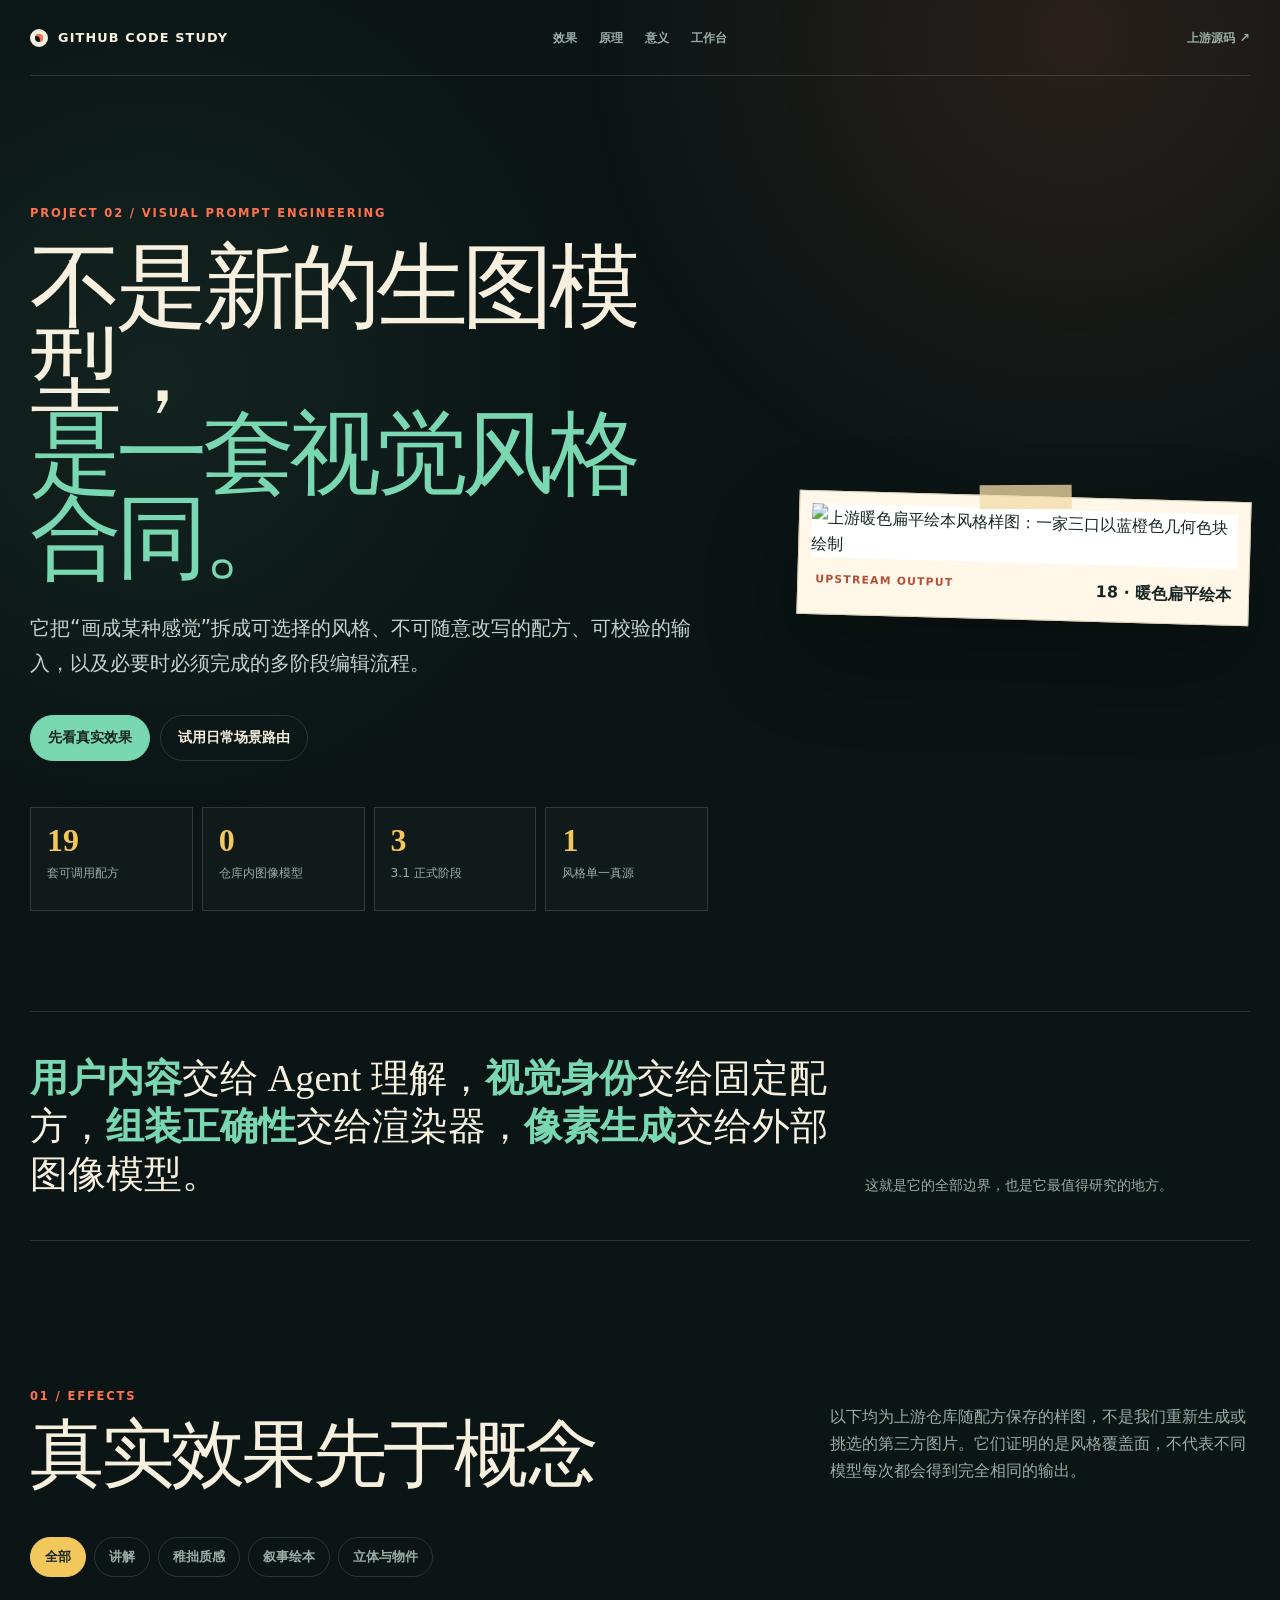
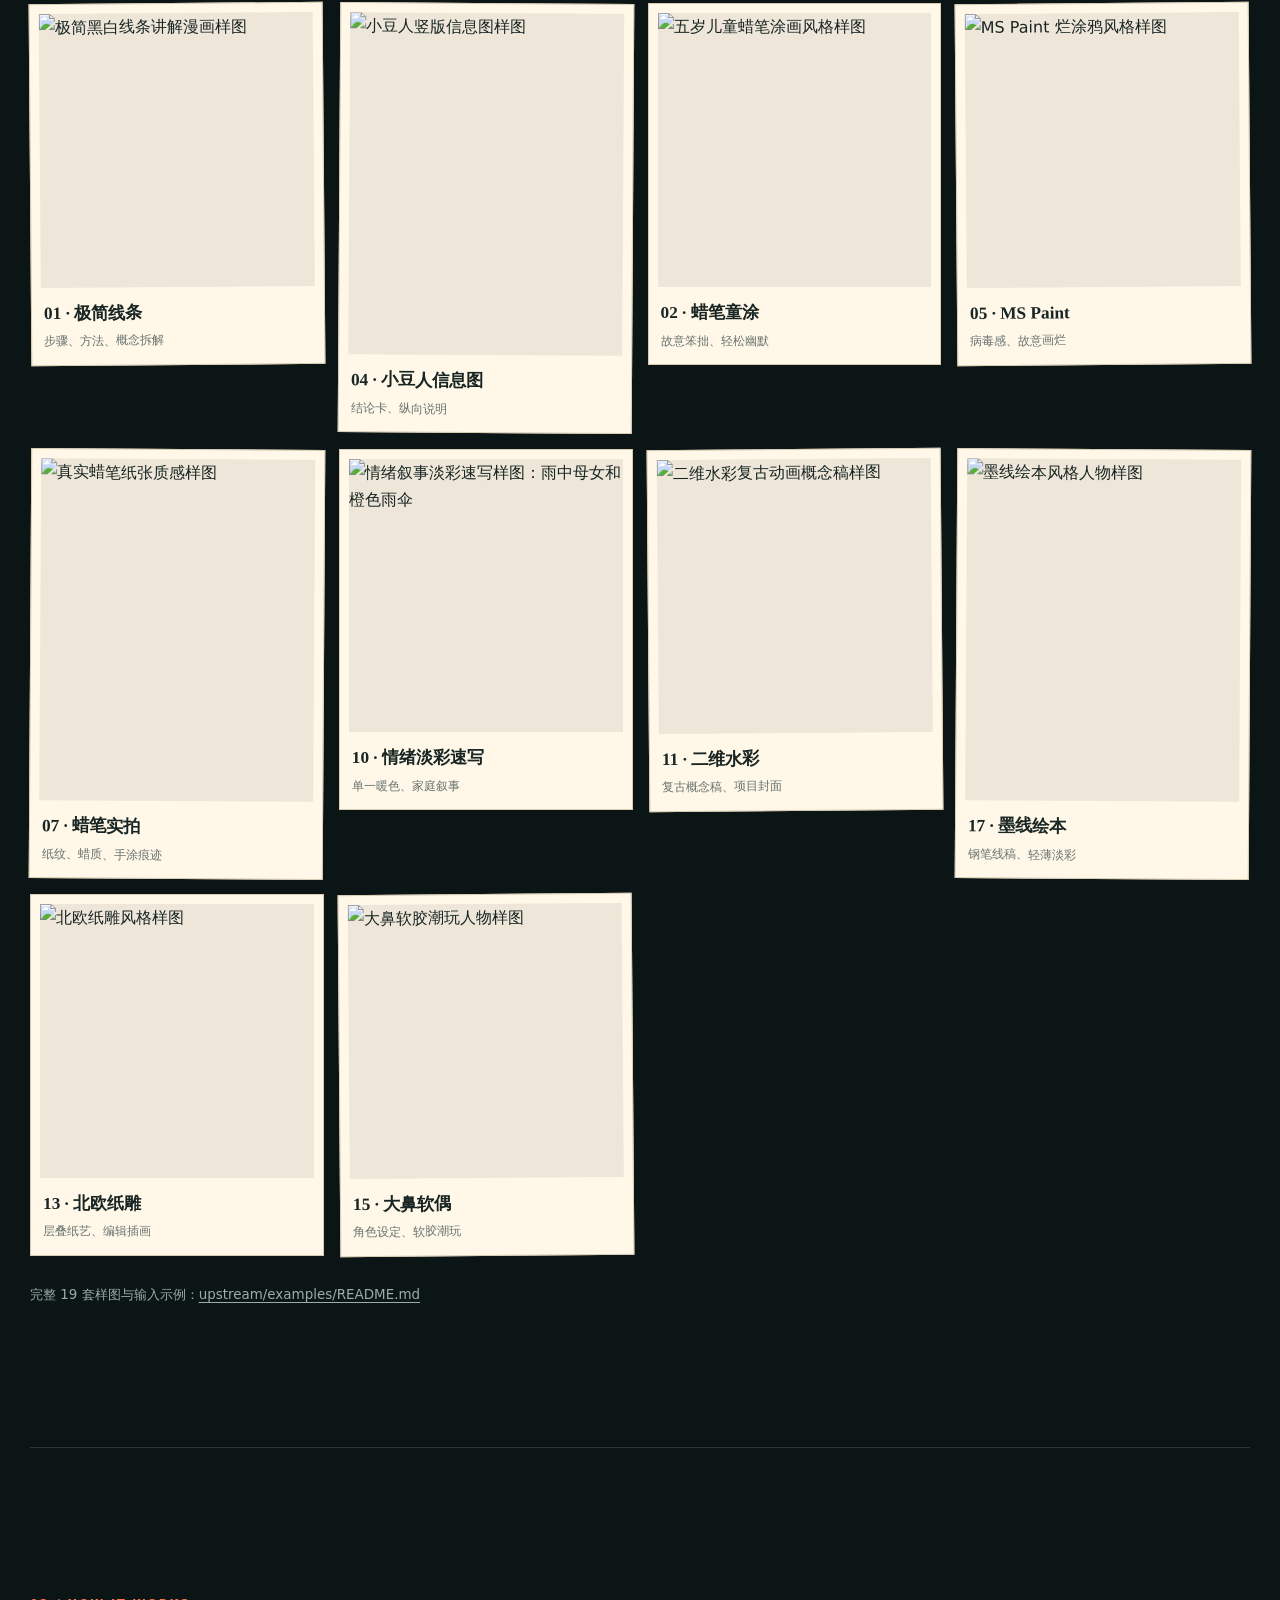
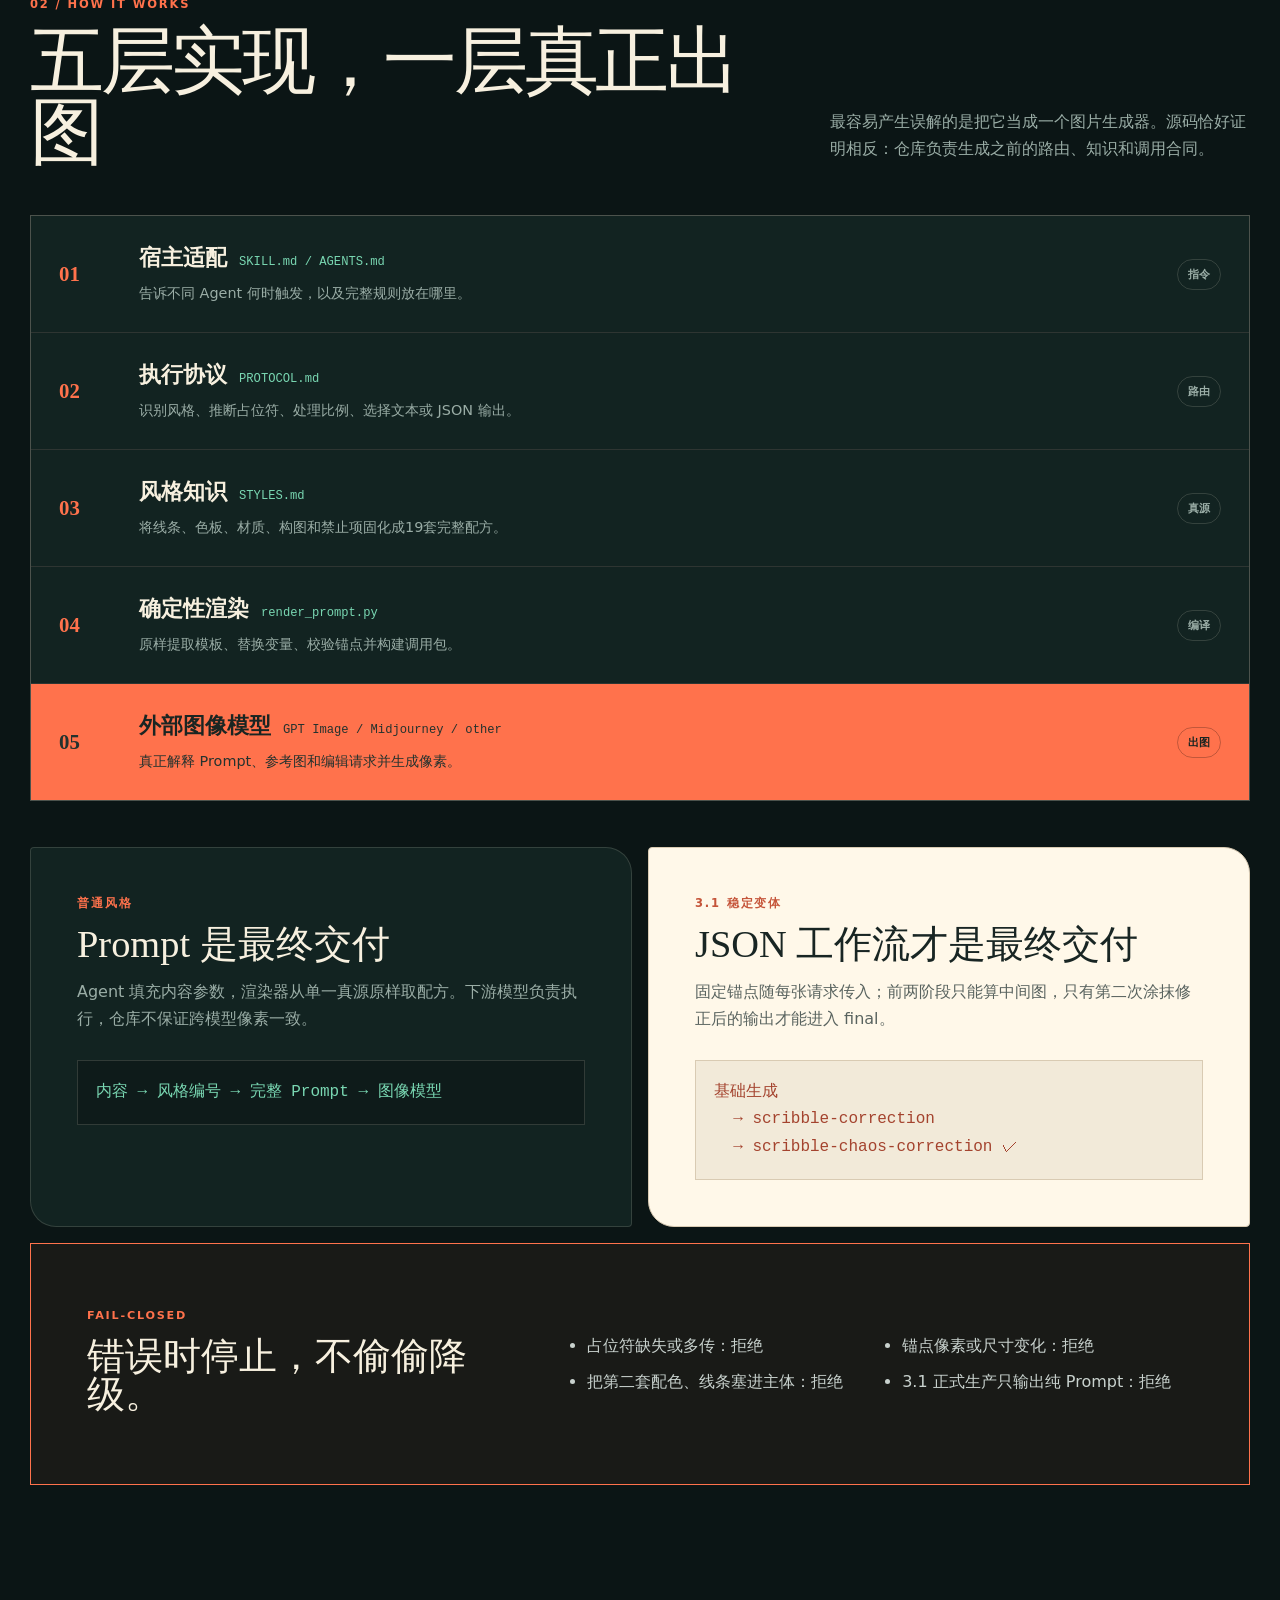
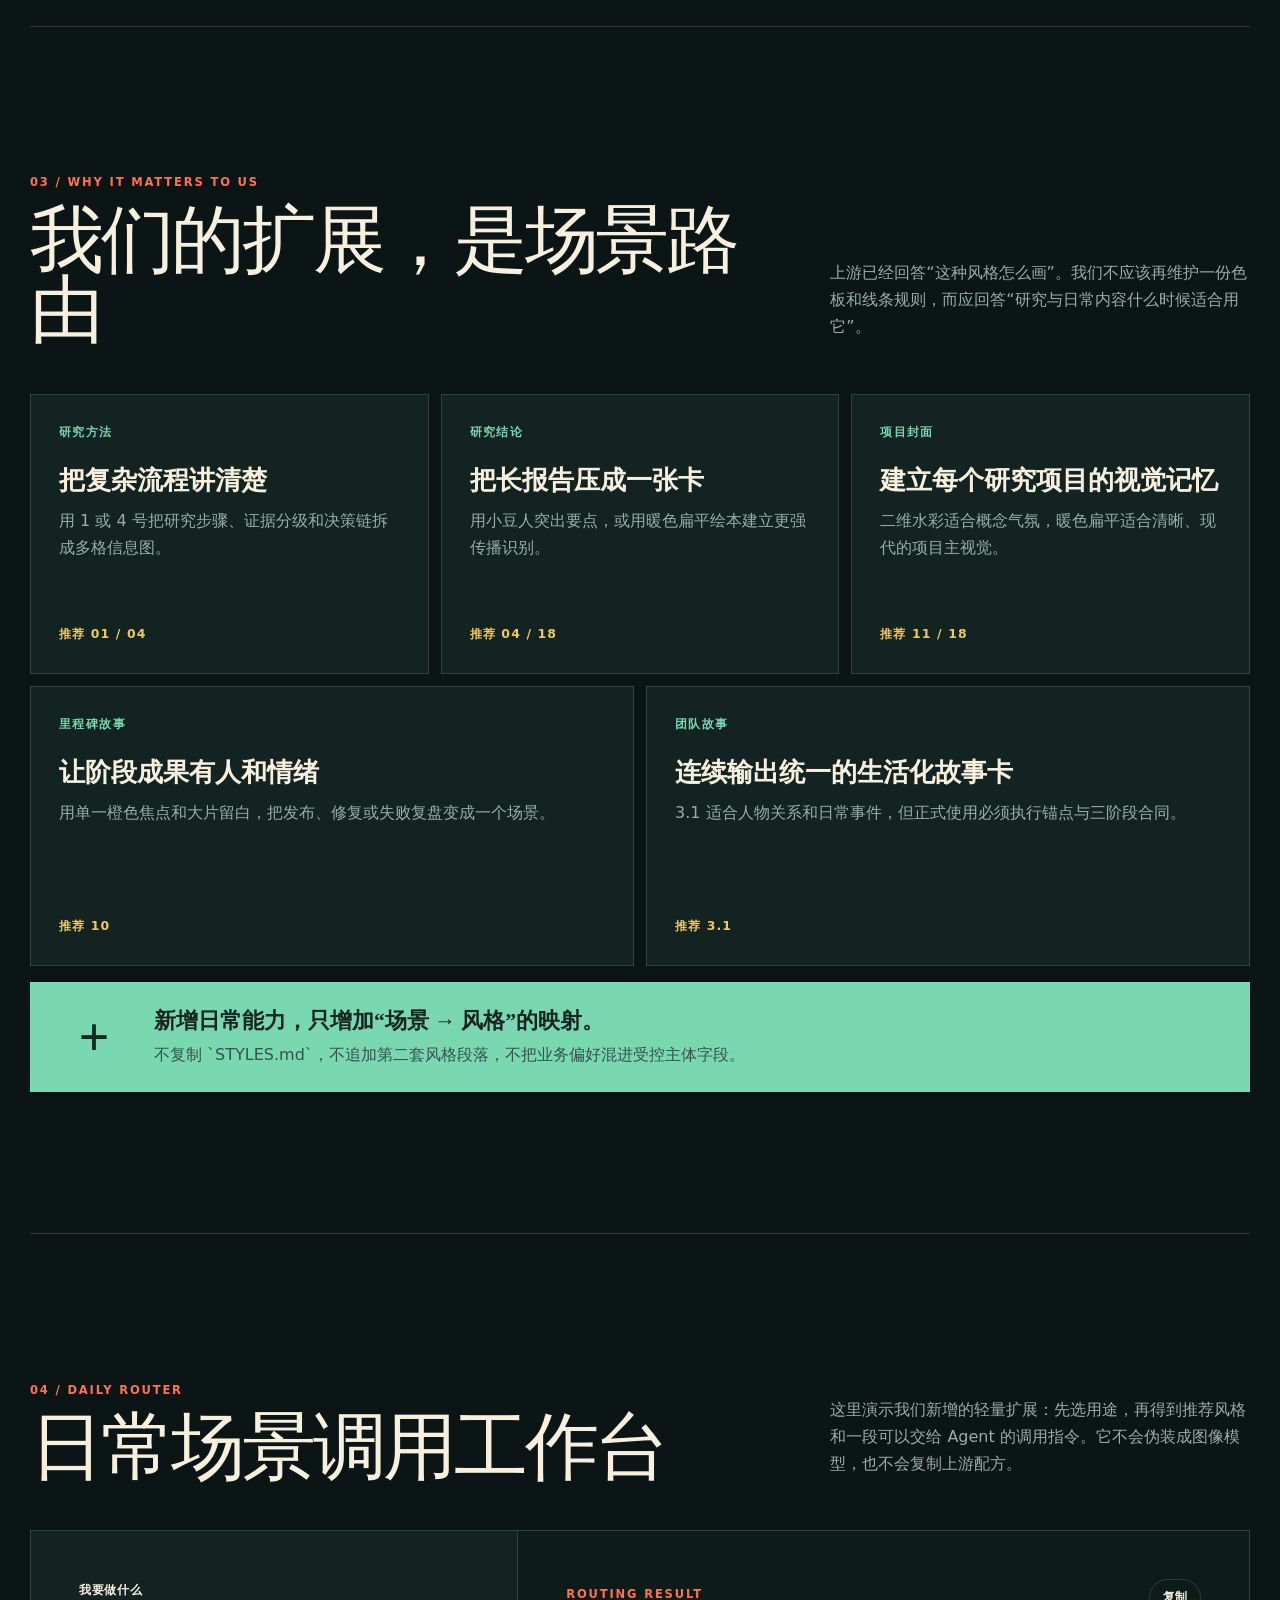
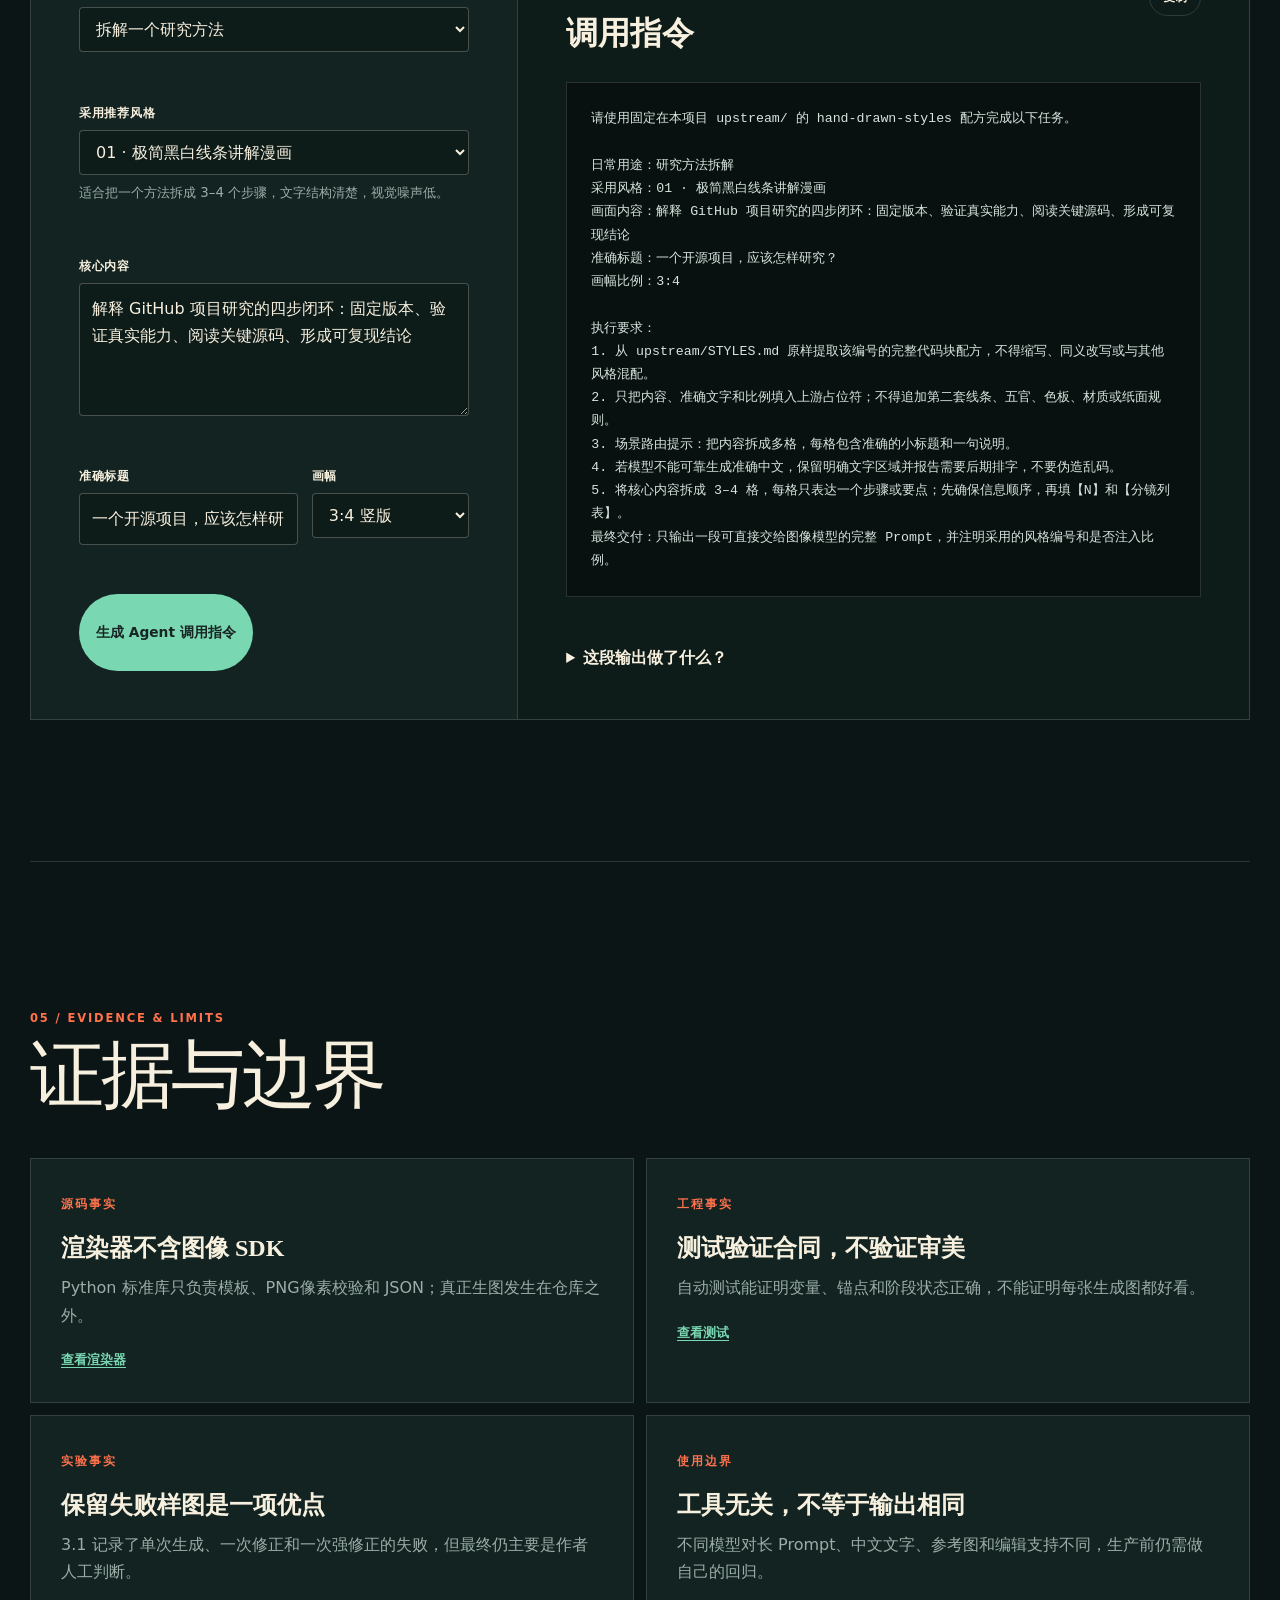
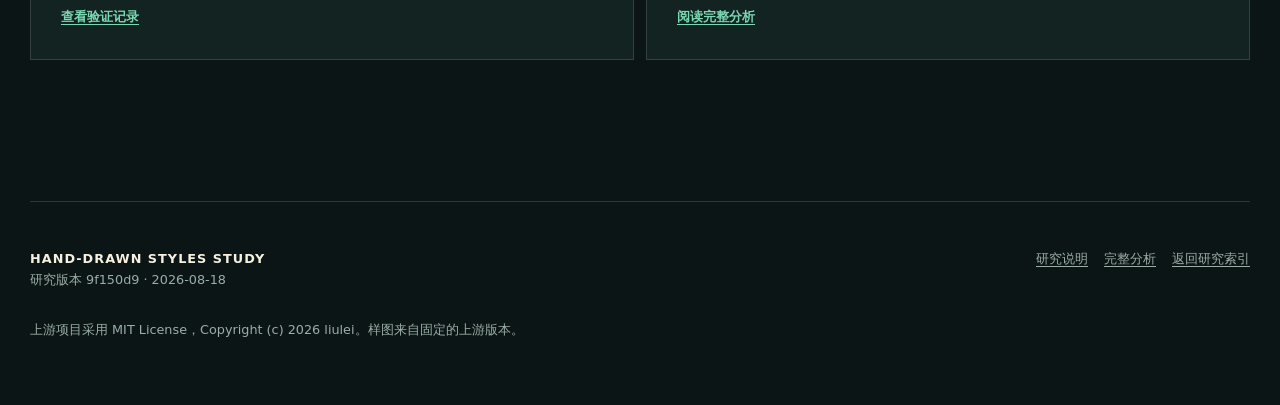
==== projects/hand-drawn-styles/showcase/index.html @ ad73b389 "Add Hand-drawn Styles research showcase" ====
<!doctype html>
<html lang="zh-CN">
<head>
  <meta charset="utf-8">
  <meta name="viewport" content="width=device-width, initial-scale=1">
  <meta name="description" content="Hand-drawn Styles 研究展厅：真实效果、实现原理，以及适合日常研究与内容生产的场景路由演示。">
  <title>Hand-drawn Styles · 可执行视觉风格合同</title>
  <link rel="stylesheet" href="styles.css">
  <script src="app.js" defer></script>
</head>
<body>
  <a class="skip-link" href="#main">跳到主要内容</a>
  <header class="topbar">
    <a class="brand" href="../../../"><span aria-hidden="true"></span>GITHUB CODE STUDY</a>
    <nav aria-label="页面导航">
      <a href="#effects">效果</a>
      <a href="#how">原理</a>
      <a href="#meaning">意义</a>
      <a href="#workbench">工作台</a>
    </nav>
    <a class="source-link" href="https://github.com/threerocks/hand-drawn-styles">上游源码 ↗</a>
  </header>

  <main id="main">
    <section class="hero" aria-labelledby="hero-title">
      <div class="hero-copy">
        <p class="eyebrow">PROJECT 02 / VISUAL PROMPT ENGINEERING</p>
        <h1 id="hero-title">不是新的生图模型，<br><em>是一套视觉风格合同。</em></h1>
        <p class="lede">它把“画成某种感觉”拆成可选择的风格、不可随意改写的配方、可校验的输入，以及必要时必须完成的多阶段编辑流程。</p>
        <div class="hero-actions">
          <a class="button button-primary" href="#effects">先看真实效果</a>
          <a class="button" href="#workbench">试用日常场景路由</a>
        </div>
        <dl class="metrics" aria-label="项目能力摘要">
          <div><dt>19</dt><dd>套可调用配方</dd></div>
          <div><dt>0</dt><dd>仓库内图像模型</dd></div>
          <div><dt>3</dt><dd>3.1 正式阶段</dd></div>
          <div><dt>1</dt><dd>风格单一真源</dd></div>
        </dl>
      </div>
      <figure class="hero-visual paper-frame">
        <img src="../upstream/examples/18-warm-flat-storybook.png" alt="上游暖色扁平绘本风格样图：一家三口以蓝橙色几何色块绘制">
        <figcaption><span>UPSTREAM OUTPUT</span>18 · 暖色扁平绘本</figcaption>
      </figure>
    </section>

    <section class="thesis" aria-label="核心判断">
      <p><strong>用户内容</strong>交给 Agent 理解，<strong>视觉身份</strong>交给固定配方，<strong>组装正确性</strong>交给渲染器，<strong>像素生成</strong>交给外部图像模型。</p>
      <span>这就是它的全部边界，也是它最值得研究的地方。</span>
    </section>

    <section class="section" id="effects" aria-labelledby="effects-title">
      <div class="section-heading">
        <div><span>01 / EFFECTS</span><h2 id="effects-title">真实效果先于概念</h2></div>
        <p>以下均为上游仓库随配方保存的样图，不是我们重新生成或挑选的第三方图片。它们证明的是风格覆盖面，不代表不同模型每次都会得到完全相同的输出。</p>
      </div>
      <div class="filter-bar" role="group" aria-label="筛选样图">
        <button type="button" class="filter is-active" data-filter="all" aria-pressed="true">全部</button>
        <button type="button" class="filter" data-filter="explain" aria-pressed="false">讲解</button>
        <button type="button" class="filter" data-filter="raw" aria-pressed="false">稚拙质感</button>
        <button type="button" class="filter" data-filter="story" aria-pressed="false">叙事绘本</button>
        <button type="button" class="filter" data-filter="object" aria-pressed="false">立体与物件</button>
      </div>
      <div class="gallery" id="gallery">
        <figure class="style-card" data-group="explain">
          <img src="../upstream/examples/01-minimal-line.png" alt="极简黑白线条讲解漫画样图" loading="lazy">
          <figcaption><strong>01 · 极简线条</strong><span>步骤、方法、概念拆解</span></figcaption>
        </figure>
        <figure class="style-card tall" data-group="explain">
          <img src="../upstream/examples/04-bean-doodle.png" alt="小豆人竖版信息图样图" loading="lazy">
          <figcaption><strong>04 · 小豆人信息图</strong><span>结论卡、纵向说明</span></figcaption>
        </figure>
        <figure class="style-card" data-group="raw">
          <img src="../upstream/examples/02-crayon.png" alt="五岁儿童蜡笔涂画风格样图" loading="lazy">
          <figcaption><strong>02 · 蜡笔童涂</strong><span>故意笨拙、轻松幽默</span></figcaption>
        </figure>
        <figure class="style-card" data-group="raw">
          <img src="../upstream/examples/05-ms-paint.png" alt="MS Paint 烂涂鸦风格样图" loading="lazy">
          <figcaption><strong>05 · MS Paint</strong><span>病毒感、故意画烂</span></figcaption>
        </figure>
        <figure class="style-card tall" data-group="raw">
          <img src="../upstream/examples/07-real-crayon.png" alt="真实蜡笔纸张质感样图" loading="lazy">
          <figcaption><strong>07 · 蜡笔实拍</strong><span>纸纹、蜡质、手涂痕迹</span></figcaption>
        </figure>
        <figure class="style-card" data-group="story">
          <img src="../upstream/examples/10-emo-sketch.png" alt="情绪叙事淡彩速写样图：雨中母女和橙色雨伞" loading="lazy">
          <figcaption><strong>10 · 情绪淡彩速写</strong><span>单一暖色、家庭叙事</span></figcaption>
        </figure>
        <figure class="style-card" data-group="story">
          <img src="../upstream/examples/11-retro-concept.png" alt="二维水彩复古动画概念稿样图" loading="lazy">
          <figcaption><strong>11 · 二维水彩</strong><span>复古概念稿、项目封面</span></figcaption>
        </figure>
        <figure class="style-card tall" data-group="story">
          <img src="../upstream/examples/17-inked-storybook.png" alt="墨线绘本风格人物样图" loading="lazy">
          <figcaption><strong>17 · 墨线绘本</strong><span>钢笔线稿、轻薄淡彩</span></figcaption>
        </figure>
        <figure class="style-card" data-group="object">
          <img src="../upstream/examples/13-paper-folk.png" alt="北欧纸雕风格样图" loading="lazy">
          <figcaption><strong>13 · 北欧纸雕</strong><span>层叠纸艺、编辑插画</span></figcaption>
        </figure>
        <figure class="style-card" data-group="object">
          <img src="../upstream/examples/15-softnose-vinyl.png" alt="大鼻软胶潮玩人物样图" loading="lazy">
          <figcaption><strong>15 · 大鼻软偶</strong><span>角色设定、软胶潮玩</span></figcaption>
        </figure>
      </div>
      <p class="source-note">完整 19 套样图与输入示例：<a href="../upstream/examples/README.md">upstream/examples/README.md</a></p>
    </section>

    <section class="section architecture" id="how" aria-labelledby="how-title">
      <div class="section-heading">
        <div><span>02 / HOW IT WORKS</span><h2 id="how-title">五层实现，一层真正出图</h2></div>
        <p>最容易产生误解的是把它当成一个图片生成器。源码恰好证明相反：仓库负责生成之前的路由、知识和调用合同。</p>
      </div>
      <ol class="stack" aria-label="实现层次">
        <li><span>01</span><div><strong>宿主适配</strong><code>SKILL.md / AGENTS.md</code><p>告诉不同 Agent 何时触发，以及完整规则放在哪里。</p></div><b>指令</b></li>
        <li><span>02</span><div><strong>执行协议</strong><code>PROTOCOL.md</code><p>识别风格、推断占位符、处理比例、选择文本或 JSON 输出。</p></div><b>路由</b></li>
        <li><span>03</span><div><strong>风格知识</strong><code>STYLES.md</code><p>将线条、色板、材质、构图和禁止项固化成19套完整配方。</p></div><b>真源</b></li>
        <li><span>04</span><div><strong>确定性渲染</strong><code>render_prompt.py</code><p>原样提取模板、替换变量、校验锚点并构建调用包。</p></div><b>编译</b></li>
        <li class="external"><span>05</span><div><strong>外部图像模型</strong><code>GPT Image / Midjourney / other</code><p>真正解释 Prompt、参考图和编辑请求并生成像素。</p></div><b>出图</b></li>
      </ol>

      <div class="contract-grid">
        <article>
          <p class="kicker">普通风格</p>
          <h3>Prompt 是最终交付</h3>
          <p>Agent 填充内容参数，渲染器从单一真源原样取配方。下游模型负责执行，仓库不保证跨模型像素一致。</p>
          <pre><code>内容 → 风格编号 → 完整 Prompt → 图像模型</code></pre>
        </article>
        <article class="accent-card">
          <p class="kicker">3.1 稳定变体</p>
          <h3>JSON 工作流才是最终交付</h3>
          <p>固定锚点随每张请求传入；前两阶段只能算中间图，只有第二次涂抹修正后的输出才能进入 final。</p>
          <pre><code>基础生成
  → scribble-correction
  → scribble-chaos-correction ✓</code></pre>
        </article>
      </div>

      <div class="guardrail">
        <div><span>FAIL-CLOSED</span><h3>错误时停止，不偷偷降级。</h3></div>
        <ul>
          <li>占位符缺失或多传：拒绝</li>
          <li>锚点像素或尺寸变化：拒绝</li>
          <li>把第二套配色、线条塞进主体：拒绝</li>
          <li>3.1 正式生产只输出纯 Prompt：拒绝</li>
        </ul>
      </div>
    </section>

    <section class="section meaning" id="meaning" aria-labelledby="meaning-title">
      <div class="section-heading">
        <div><span>03 / WHY IT MATTERS TO US</span><h2 id="meaning-title">我们的扩展，是场景路由</h2></div>
        <p>上游已经回答“这种风格怎么画”。我们不应该再维护一份色板和线条规则，而应回答“研究与日常内容什么时候适合用它”。</p>
      </div>
      <div class="scenario-map">
        <article><span>研究方法</span><h3>把复杂流程讲清楚</h3><p>用 1 或 4 号把研究步骤、证据分级和决策链拆成多格信息图。</p><b>推荐 01 / 04</b></article>
        <article><span>研究结论</span><h3>把长报告压成一张卡</h3><p>用小豆人突出要点，或用暖色扁平绘本建立更强传播识别。</p><b>推荐 04 / 18</b></article>
        <article><span>项目封面</span><h3>建立每个研究项目的视觉记忆</h3><p>二维水彩适合概念气氛，暖色扁平适合清晰、现代的项目主视觉。</p><b>推荐 11 / 18</b></article>
        <article><span>里程碑故事</span><h3>让阶段成果有人和情绪</h3><p>用单一橙色焦点和大片留白，把发布、修复或失败复盘变成一个场景。</p><b>推荐 10</b></article>
        <article><span>团队故事</span><h3>连续输出统一的生活化故事卡</h3><p>3.1 适合人物关系和日常事件，但正式使用必须执行锚点与三阶段合同。</p><b>推荐 3.1</b></article>
      </div>
      <div class="extension-rule">
        <span aria-hidden="true">+</span>
        <div><strong>新增日常能力，只增加“场景 → 风格”的映射。</strong><p>不复制 `STYLES.md`，不追加第二套风格段落，不把业务偏好混进受控主体字段。</p></div>
      </div>
    </section>

    <section class="section workbench" id="workbench" aria-labelledby="workbench-title">
      <div class="section-heading">
        <div><span>04 / DAILY ROUTER</span><h2 id="workbench-title">日常场景调用工作台</h2></div>
        <p>这里演示我们新增的轻量扩展：先选用途，再得到推荐风格和一段可以交给 Agent 的调用指令。它不会伪装成图像模型，也不会复制上游配方。</p>
      </div>
      <div class="workbench-shell">
        <form id="router-form">
          <div class="field">
            <label for="scenario">我要做什么</label>
            <select id="scenario" name="scenario">
              <option value="method">拆解一个研究方法</option>
              <option value="summary">制作研究结论摘要卡</option>
              <option value="cover">制作项目封面</option>
              <option value="milestone">讲一个项目里程碑故事</option>
              <option value="family">制作团队 / 家庭日常故事卡</option>
            </select>
          </div>
          <div class="field">
            <label for="style">采用推荐风格</label>
            <select id="style" name="style"></select>
            <small id="style-reason"></small>
          </div>
          <div class="field">
            <label for="content">核心内容</label>
            <textarea id="content" name="content" rows="4" required></textarea>
          </div>
          <div class="form-row">
            <div class="field">
              <label for="title">准确标题</label>
              <input id="title" name="title" type="text">
            </div>
            <div class="field">
              <label for="aspect">画幅</label>
              <select id="aspect" name="aspect">
                <option value="3:4">3:4 竖版</option>
                <option value="16:9">16:9 横版</option>
                <option value="1:1">1:1 方图</option>
                <option value="">由模型与内容决定</option>
              </select>
            </div>
          </div>
          <button class="button button-primary form-submit" type="submit">生成 Agent 调用指令</button>
        </form>

        <section class="output-panel" aria-labelledby="output-title">
          <div class="output-heading">
            <div><span>ROUTING RESULT</span><h3 id="output-title">调用指令</h3></div>
            <button id="copy-output" class="copy-button" type="button">复制</button>
          </div>
          <pre id="output" tabindex="0"></pre>
          <p id="copy-status" class="copy-status" aria-live="polite"></p>
          <details>
            <summary>这段输出做了什么？</summary>
            <p>它只提交场景、风格编号、内容、文字和比例，并明确要求 Agent 从上游配方原样渲染。3.1 会额外要求正式 JSON、固定锚点和三阶段工作流。</p>
          </details>
        </section>
      </div>
      <noscript><p class="noscript">JavaScript 已关闭。你仍可按上方“我们的扩展”选择风格，然后使用：请从上游 `STYLES.md` 原样提取对应配方，填入我的内容与比例，不得缩写或混配。</p></noscript>
    </section>

    <section class="section evidence" aria-labelledby="evidence-title">
      <div class="section-heading compact">
        <div><span>05 / EVIDENCE & LIMITS</span><h2 id="evidence-title">证据与边界</h2></div>
      </div>
      <div class="evidence-grid">
        <article><span>源码事实</span><h3>渲染器不含图像 SDK</h3><p>Python 标准库只负责模板、PNG像素校验和 JSON；真正生图发生在仓库之外。</p><a href="../upstream/scripts/render_prompt.py">查看渲染器</a></article>
        <article><span>工程事实</span><h3>测试验证合同，不验证审美</h3><p>自动测试能证明变量、锚点和阶段状态正确，不能证明每张生成图都好看。</p><a href="../upstream/scripts/test_render_prompt.py">查看测试</a></article>
        <article><span>实验事实</span><h3>保留失败样图是一项优点</h3><p>3.1 记录了单次生成、一次修正和一次强修正的失败，但最终仍主要是作者人工判断。</p><a href="../upstream/benchmarks/style-3.1/README.md">查看验证记录</a></article>
        <article><span>使用边界</span><h3>工具无关，不等于输出相同</h3><p>不同模型对长 Prompt、中文文字、参考图和编辑支持不同，生产前仍需做自己的回归。</p><a href="../docs/analysis.md">阅读完整分析</a></article>
      </div>
    </section>
  </main>

  <footer>
    <div><strong>HAND-DRAWN STYLES STUDY</strong><span>研究版本 9f150d9 · 2026-08-18</span></div>
    <div><a href="../README.md">研究说明</a><a href="../docs/analysis.md">完整分析</a><a href="../../../">返回研究索引</a></div>
    <p>上游项目采用 MIT License，Copyright (c) 2026 liulei。样图来自固定的上游版本。</p>
  </footer>
</body>
</html>
---- projects/hand-drawn-styles/showcase/styles.css ----
:root {
  color-scheme: dark;
  --ink: #f7f0df;
  --paper: #fff8e9;
  --paper-ink: #182523;
  --bg: #0b1515;
  --surface: #122321;
  --surface-2: #172b28;
  --muted: #9aada6;
  --line: rgba(247, 240, 223, .15);
  --mint: #79d7b2;
  --orange: #ff724c;
  --yellow: #f2c75c;
  --blue: #7c9bd6;
  --radius: 26px;
}

* { box-sizing: border-box; }
html { scroll-behavior: smooth; }
body { margin: 0; color: var(--ink); background: var(--bg); font: 16px/1.7 Inter, ui-sans-serif, system-ui, "PingFang SC", "Microsoft YaHei", sans-serif; }
body::before { content: ""; position: fixed; inset: 0; z-index: -2; background: radial-gradient(circle at 84% 4%, rgba(255,114,76,.12), transparent 31rem), radial-gradient(circle at 12% 42%, rgba(121,215,178,.08), transparent 28rem); }
body::after { content: ""; position: fixed; inset: 0; z-index: -1; opacity: .24; pointer-events: none; background-image: linear-gradient(rgba(255,255,255,.025) 1px, transparent 1px), linear-gradient(90deg, rgba(255,255,255,.025) 1px, transparent 1px); background-size: 44px 44px; }
img { display: block; max-width: 100%; }
a { color: inherit; text-underline-offset: .22em; }
button, input, textarea, select { font: inherit; }
button, select { cursor: pointer; }
:focus-visible { outline: 3px solid var(--yellow); outline-offset: 4px; }
.skip-link { position: fixed; left: 16px; top: -100px; z-index: 20; padding: 10px 14px; color: var(--paper-ink); background: var(--yellow); font-weight: 850; }
.skip-link:focus { top: 16px; }

.topbar, main, footer { width: min(1220px, calc(100% - 40px)); margin-inline: auto; }
.topbar { min-height: 76px; display: grid; grid-template-columns: 1fr auto 1fr; align-items: center; gap: 22px; border-bottom: 1px solid var(--line); }
.brand { display: flex; align-items: center; gap: 10px; width: max-content; text-decoration: none; font-size: .8rem; font-weight: 900; letter-spacing: .09em; }
.brand span { width: 18px; aspect-ratio: 1; border: 5px solid var(--ink); border-radius: 50%; box-shadow: inset -3px 2px 0 var(--orange); }
.topbar nav { display: flex; gap: 22px; }
.topbar nav a, .source-link { color: var(--muted); font-size: .78rem; font-weight: 800; text-decoration: none; }
.topbar nav a:hover, .source-link:hover { color: var(--ink); }
.source-link { justify-self: end; }

.hero { min-height: 760px; display: grid; grid-template-columns: minmax(0,1.08fr) minmax(360px,.72fr); gap: clamp(40px,7vw,96px); align-items: center; padding: clamp(70px,10vw,132px) 0 100px; }
.eyebrow, .section-heading span, .kicker, .output-heading span, .evidence-grid article > span { color: var(--orange); font-size: .72rem; font-weight: 900; letter-spacing: .16em; text-transform: uppercase; }
h1, h2, h3, p { margin-top: 0; }
h1 { margin: 22px 0 30px; font: clamp(3.5rem,7.2vw,7rem)/.91 Georgia, "Noto Serif SC", serif; letter-spacing: -.06em; }
h1 em { color: var(--mint); font-style: normal; }
.lede { max-width: 720px; color: #c5d1cc; font-size: clamp(1.05rem,1.7vw,1.28rem); }
.hero-actions { display: flex; flex-wrap: wrap; gap: 10px; margin-top: 34px; }
.button { display: inline-flex; min-height: 46px; align-items: center; justify-content: center; padding: 10px 17px; border: 1px solid var(--line); border-radius: 999px; color: var(--ink); background: transparent; font-size: .86rem; font-weight: 850; text-decoration: none; }
.button:hover { border-color: var(--mint); }
.button-primary { color: var(--paper-ink); background: var(--mint); border-color: var(--mint); }
.button-primary:hover { background: #9ae5c7; border-color: #9ae5c7; }
.metrics { display: grid; grid-template-columns: repeat(4,minmax(0,1fr)); gap: 9px; margin: 46px 0 0; }
.metrics div { min-height: 104px; padding: 16px; border: 1px solid var(--line); background: rgba(255,255,255,.025); }
.metrics dt { color: var(--yellow); font: 700 2rem/1 Georgia, serif; }
.metrics dd { margin: 9px 0 0; color: var(--muted); font-size: .76rem; line-height: 1.35; }
.paper-frame { position: relative; margin: 0; padding: 12px; color: var(--paper-ink); background: var(--paper); border: 1px solid #dbcdb6; box-shadow: 0 40px 90px rgba(0,0,0,.32); transform: rotate(1.6deg); }
.paper-frame::before { content: ""; position: absolute; width: 92px; height: 24px; left: 50%; top: -12px; transform: translateX(-50%) rotate(-2deg); background: rgba(242,220,167,.76); }
.paper-frame img { width: 100%; max-height: 590px; object-fit: cover; object-position: center; background: #fff; }
.paper-frame figcaption { display: flex; justify-content: space-between; gap: 16px; padding: 13px 5px 3px; font-weight: 800; }
.paper-frame figcaption span { color: #b44d35; font-size: .67rem; letter-spacing: .12em; }

.thesis { display: grid; grid-template-columns: 1.35fr .65fr; gap: 34px; align-items: end; padding: 42px 0; border-block: 1px solid var(--line); }
.thesis p { margin: 0; max-width: 900px; font: clamp(1.5rem,3vw,2.45rem)/1.25 Georgia, "Noto Serif SC", serif; }
.thesis strong { color: var(--mint); }
.thesis > span { color: var(--muted); font-size: .9rem; }

.section { padding: clamp(90px,11vw,145px) 0; border-bottom: 1px solid var(--line); }
.section-heading { display: grid; grid-template-columns: minmax(0,1fr) minmax(300px,.58fr); gap: clamp(30px,6vw,90px); align-items: end; margin-bottom: 48px; }
.section-heading h2 { margin: 10px 0 0; font: clamp(2.7rem,5.8vw,5.5rem)/.95 Georgia, "Noto Serif SC", serif; letter-spacing: -.045em; }
.section-heading > p { margin-bottom: 5px; color: var(--muted); }
.section-heading.compact { grid-template-columns: 1fr; }
.filter-bar { display: flex; flex-wrap: wrap; gap: 8px; margin-bottom: 26px; }
.filter { padding: 8px 14px; border: 1px solid var(--line); border-radius: 99px; color: var(--muted); background: transparent; font-size: .82rem; font-weight: 800; }
.filter:hover { color: var(--ink); }
.filter.is-active { color: var(--paper-ink); background: var(--yellow); border-color: var(--yellow); }
.gallery { display: grid; grid-template-columns: repeat(4,minmax(0,1fr)); gap: 15px; align-items: start; }
.style-card { margin: 0; padding: 9px; color: var(--paper-ink); background: var(--paper); border: 1px solid #d9cbb3; transition: transform .18s ease, opacity .18s ease; }
.style-card:nth-child(3n+1) { transform: rotate(-.45deg); }
.style-card:nth-child(3n+2) { transform: rotate(.35deg); }
.style-card:hover { transform: translateY(-5px) rotate(0); }
.style-card[hidden] { display: none; }
.style-card img { width: 100%; aspect-ratio: 1/1; object-fit: cover; object-position: top center; background: #eee7d9; }
.style-card.tall img { aspect-ratio: 4/5; }
.style-card figcaption { display: grid; gap: 3px; padding: 11px 3px 4px; }
.style-card figcaption strong { font-family: Georgia, "Noto Serif SC", serif; font-size: 1.08rem; }
.style-card figcaption span { color: #69736f; font-size: .76rem; }
.source-note { margin: 28px 0 0; color: var(--muted); font-size: .84rem; }

.stack { display: grid; gap: 1px; margin: 0; padding: 0; list-style: none; background: var(--line); border: 1px solid var(--line); }
.stack li { display: grid; grid-template-columns: 58px 1fr auto; gap: 22px; align-items: center; min-height: 116px; padding: 24px 28px; background: var(--surface); }
.stack li > span { color: var(--orange); font: 700 1.3rem Georgia, serif; }
.stack strong { display: inline-block; margin-right: 12px; font: 700 1.35rem Georgia, "Noto Serif SC", serif; }
.stack code { color: var(--mint); font-size: .76rem; }
.stack p { margin: 7px 0 0; color: var(--muted); font-size: .9rem; }
.stack b { padding: 5px 10px; border: 1px solid var(--line); border-radius: 99px; color: var(--muted); font-size: .7rem; }
.stack .external { background: var(--orange); color: #1a2522; }
.stack .external > span, .stack .external code, .stack .external p { color: #24322e; }
.stack .external b { border-color: rgba(0,0,0,.24); color: #1a2522; }
.contract-grid { display: grid; grid-template-columns: repeat(2,minmax(0,1fr)); gap: 16px; margin-top: 46px; }
.contract-grid article { min-width: 0; padding: clamp(26px,4vw,46px); border: 1px solid var(--line); border-radius: 4px var(--radius) 4px var(--radius); background: var(--surface); }
.contract-grid h3, .guardrail h3 { margin: 10px 0 14px; font: clamp(1.8rem,3vw,2.8rem)/1 Georgia, "Noto Serif SC", serif; }
.contract-grid article > p:not(.kicker) { color: var(--muted); }
.contract-grid pre { overflow: auto; margin: 28px 0 0; padding: 18px; border: 1px solid var(--line); color: var(--mint); background: rgba(0,0,0,.22); }
.contract-grid .accent-card { color: var(--paper-ink); background: var(--paper); border-color: #d9cbb3; }
.accent-card .kicker { color: #c55439; }
.contract-grid .accent-card > p:not(.kicker) { color: #59635f; }
.contract-grid .accent-card pre { color: #a4432e; background: #f2ead9; border-color: #d9cbb3; }
.guardrail { display: grid; grid-template-columns: .8fr 1.2fr; gap: 30px; align-items: center; margin-top: 16px; padding: clamp(28px,5vw,56px); border: 1px solid var(--orange); background: rgba(255,114,76,.06); }
.guardrail > div > span { color: var(--orange); font-size: .7rem; font-weight: 900; letter-spacing: .16em; }
.guardrail ul { display: grid; grid-template-columns: repeat(2,minmax(0,1fr)); gap: 9px 24px; margin: 0; color: #c9d2ce; }

.scenario-map { display: grid; grid-template-columns: repeat(6,minmax(0,1fr)); gap: 12px; }
.scenario-map article { grid-column: span 2; min-height: 280px; display: flex; flex-direction: column; padding: 28px; border: 1px solid var(--line); background: var(--surface); }
.scenario-map article:nth-child(4), .scenario-map article:nth-child(5) { grid-column: span 3; }
.scenario-map article > span { color: var(--mint); font-size: .72rem; font-weight: 900; letter-spacing: .12em; }
.scenario-map h3 { margin: 24px 0 12px; font: 700 1.65rem/1.08 Georgia, "Noto Serif SC", serif; }
.scenario-map p { color: var(--muted); }
.scenario-map b { margin-top: auto; color: var(--yellow); font-size: .78rem; letter-spacing: .09em; }
.extension-rule { display: grid; grid-template-columns: 72px 1fr; gap: 24px; align-items: center; margin-top: 16px; padding: 24px 28px; color: var(--paper-ink); background: var(--mint); }
.extension-rule > span { font: 700 3.4rem/1 Georgia, serif; text-align: center; }
.extension-rule strong { font: 700 1.35rem Georgia, "Noto Serif SC", serif; }
.extension-rule p { margin: 5px 0 0; color: #36534a; }

.workbench-shell { display: grid; grid-template-columns: minmax(340px,.8fr) minmax(0,1.2fr); border: 1px solid var(--line); background: var(--surface); }
#router-form { display: grid; gap: 19px; padding: clamp(26px,4vw,48px); border-right: 1px solid var(--line); }
.field { display: grid; gap: 7px; align-content: start; }
.field label { font-size: .78rem; font-weight: 850; letter-spacing: .06em; }
.field input, .field select, .field textarea { width: 100%; padding: 11px 12px; border: 1px solid rgba(247,240,223,.25); border-radius: 4px; color: var(--ink); background: #0d1b19; }
.field textarea { resize: vertical; min-height: 110px; }
.field small { min-height: 1.4em; color: var(--muted); }
.form-row { display: grid; grid-template-columns: 1fr .72fr; gap: 14px; }
.form-submit { width: max-content; border: 0; }
.output-panel { min-width: 0; padding: clamp(26px,4vw,48px); background: #0d1b19; }
.output-heading { display: flex; align-items: start; justify-content: space-between; gap: 18px; }
.output-heading h3 { margin: 6px 0 0; font: 700 2rem Georgia, "Noto Serif SC", serif; }
.copy-button { padding: 7px 13px; border: 1px solid var(--line); border-radius: 99px; color: var(--ink); background: transparent; font-size: .76rem; font-weight: 850; }
.copy-button:hover { border-color: var(--mint); }
#output { min-height: 480px; max-height: 680px; overflow: auto; margin: 26px 0 0; padding: 24px; border: 1px solid var(--line); color: #d7e4de; background: #08110f; white-space: pre-wrap; overflow-wrap: anywhere; font: .83rem/1.75 ui-monospace, SFMono-Regular, Consolas, monospace; }
.copy-status { min-height: 1.5em; margin: 8px 0 0; color: var(--mint); font-size: .78rem; }
.output-panel details { margin-top: 20px; color: var(--muted); }
.output-panel summary { color: var(--ink); cursor: pointer; font-weight: 800; }
.output-panel details p { margin: 12px 0 0; }
.noscript { padding: 18px; border: 1px solid var(--orange); }

.evidence-grid { display: grid; grid-template-columns: repeat(2,minmax(0,1fr)); gap: 12px; }
.evidence-grid article { padding: 30px; border: 1px solid var(--line); background: var(--surface); }
.evidence-grid h3 { margin: 16px 0 10px; font: 700 1.5rem Georgia, "Noto Serif SC", serif; }
.evidence-grid p { color: var(--muted); }
.evidence-grid a { color: var(--mint); font-size: .82rem; font-weight: 850; }

footer { display: grid; grid-template-columns: 1fr auto; gap: 28px; padding: 46px 0 64px; color: var(--muted); font-size: .8rem; }
footer strong, footer span { display: block; }
footer strong { color: var(--ink); letter-spacing: .08em; }
footer div:nth-child(2) { display: flex; gap: 16px; }
footer p { grid-column: 1/-1; margin: 0; }

@media (max-width: 980px) {
  .topbar { grid-template-columns: 1fr auto; }
  .topbar nav { display: none; }
  .hero { grid-template-columns: 1fr .65fr; min-height: auto; }
  .metrics { grid-template-columns: repeat(2,minmax(0,1fr)); }
  .gallery { grid-template-columns: repeat(3,minmax(0,1fr)); }
  .scenario-map { grid-template-columns: repeat(2,minmax(0,1fr)); }
  .scenario-map article, .scenario-map article:nth-child(4), .scenario-map article:nth-child(5) { grid-column: span 1; }
  .scenario-map article:last-child { grid-column: 1/-1; }
  .workbench-shell { grid-template-columns: 1fr; }
  #router-form { border-right: 0; border-bottom: 1px solid var(--line); }
}

@media (max-width: 720px) {
  .topbar, main, footer { width: min(100% - 24px, 1220px); }
  .source-link { font-size: .68rem; }
  .hero { grid-template-columns: 1fr; padding-top: 70px; }
  .hero-copy { order: 1; }
  .hero-visual { order: 2; width: min(92%, 430px); justify-self: center; }
  .thesis, .section-heading, .guardrail { grid-template-columns: 1fr; }
  .gallery { grid-template-columns: repeat(2,minmax(0,1fr)); }
  .contract-grid, .evidence-grid { grid-template-columns: minmax(0,1fr); }
  .stack li { grid-template-columns: 38px 1fr; padding: 20px; }
  .stack li > b { grid-column: 2; width: max-content; }
  .guardrail ul { grid-template-columns: 1fr; padding-left: 20px; }
  .form-row { grid-template-columns: 1fr; }
  footer { grid-template-columns: 1fr; }
  footer div:nth-child(2) { flex-wrap: wrap; }
}

@media (max-width: 430px) {
  h1 { font-size: 3.2rem; }
  .metrics { grid-template-columns: repeat(2,minmax(0,1fr)); }
  .gallery { grid-template-columns: 1fr; }
  .style-card { transform: none !important; }
  .scenario-map { grid-template-columns: 1fr; }
  .scenario-map article, .scenario-map article:last-child { grid-column: auto; min-height: 240px; }
  .extension-rule { grid-template-columns: 1fr; }
  .extension-rule > span { text-align: left; }
  #router-form, .output-panel { padding: 22px 16px; }
  #output { min-height: 420px; padding: 16px; }
}

@media (prefers-reduced-motion: reduce) {
  html { scroll-behavior: auto; }
  *, *::before, *::after { animation-duration: .001ms !important; transition-duration: .001ms !important; }
}
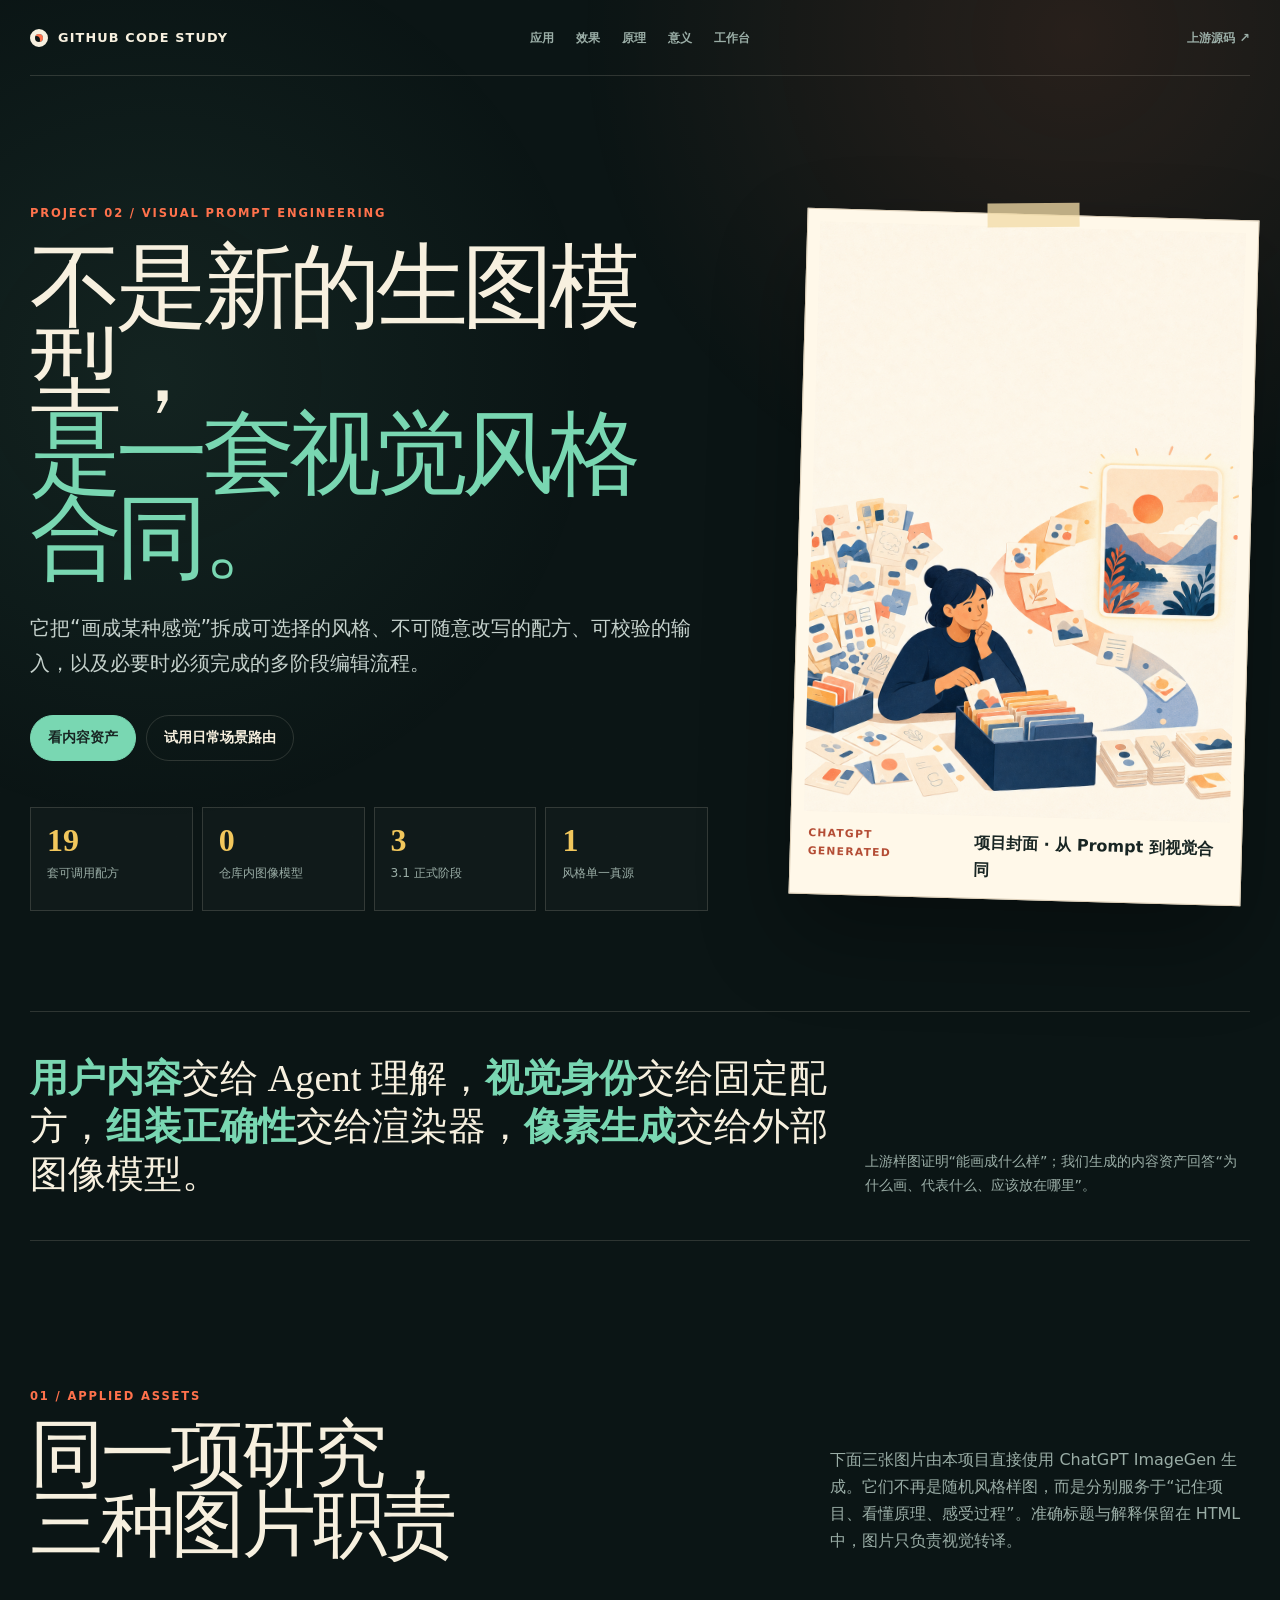
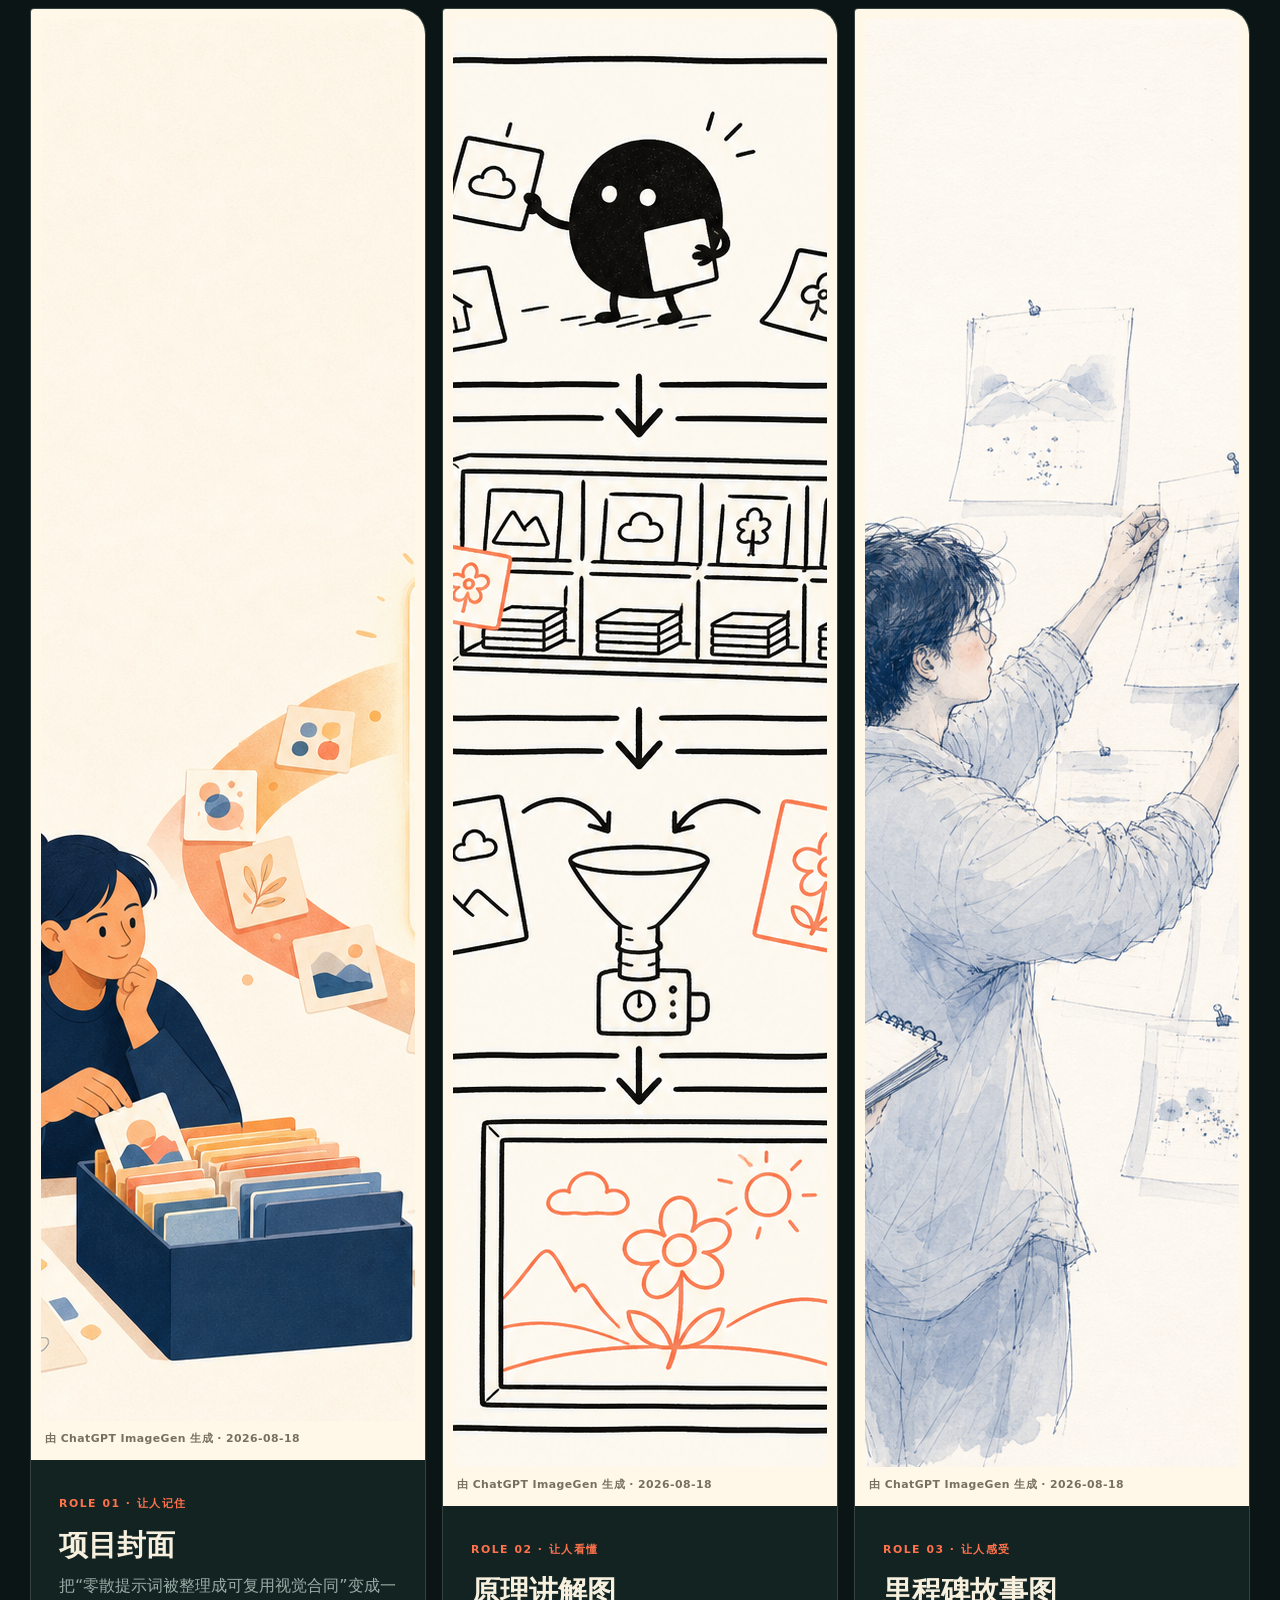
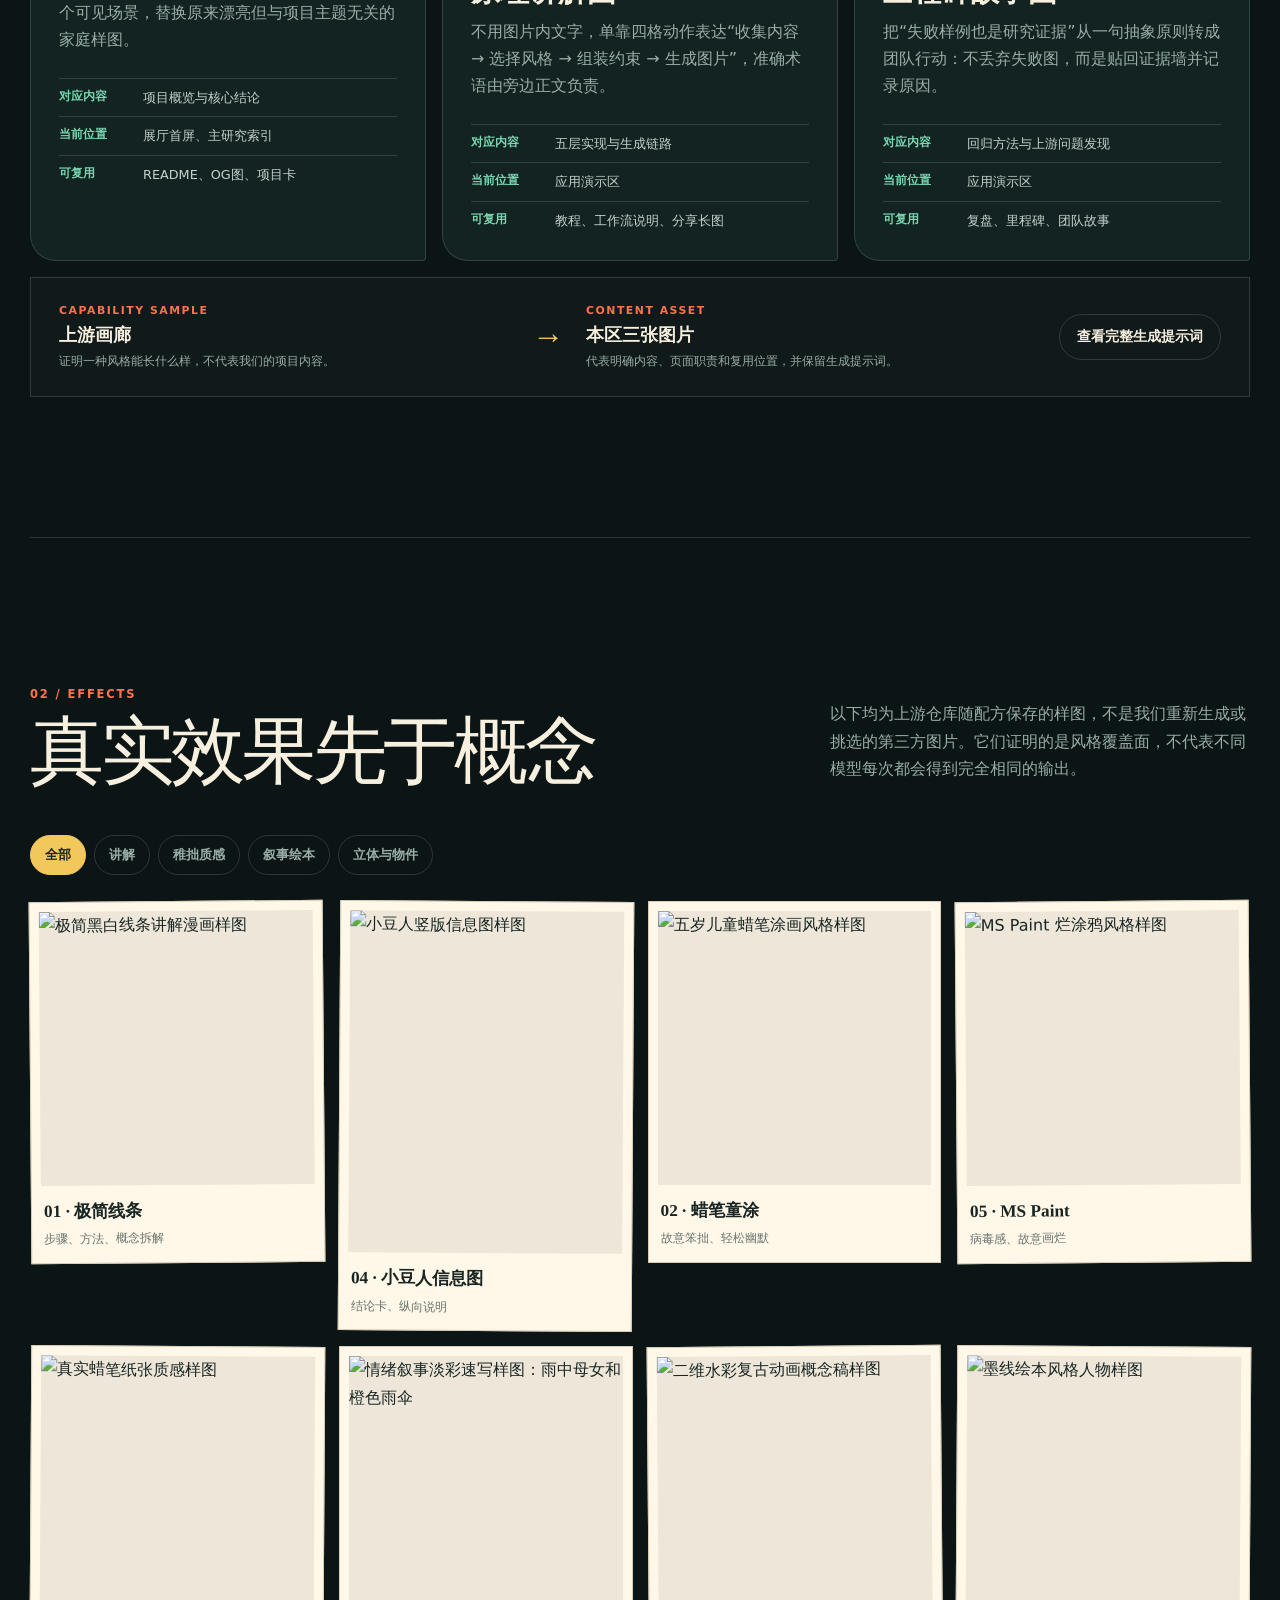
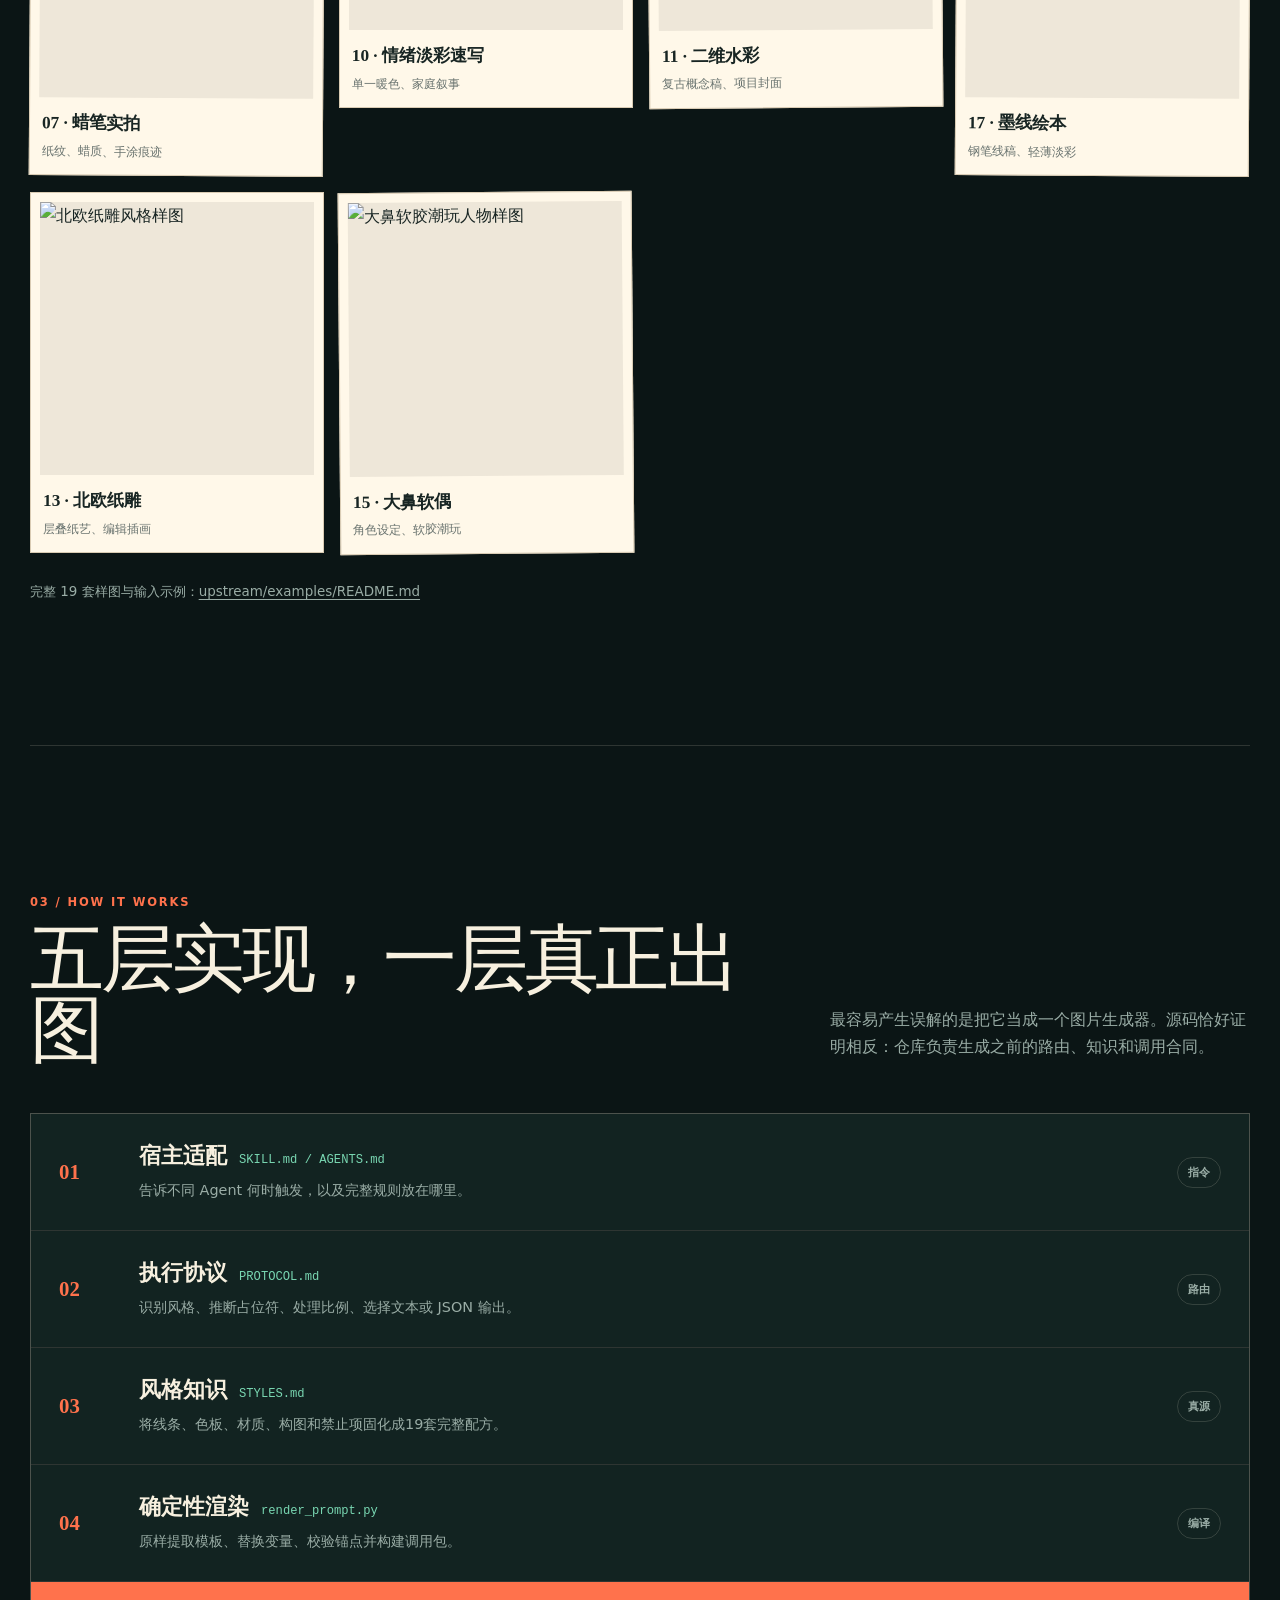
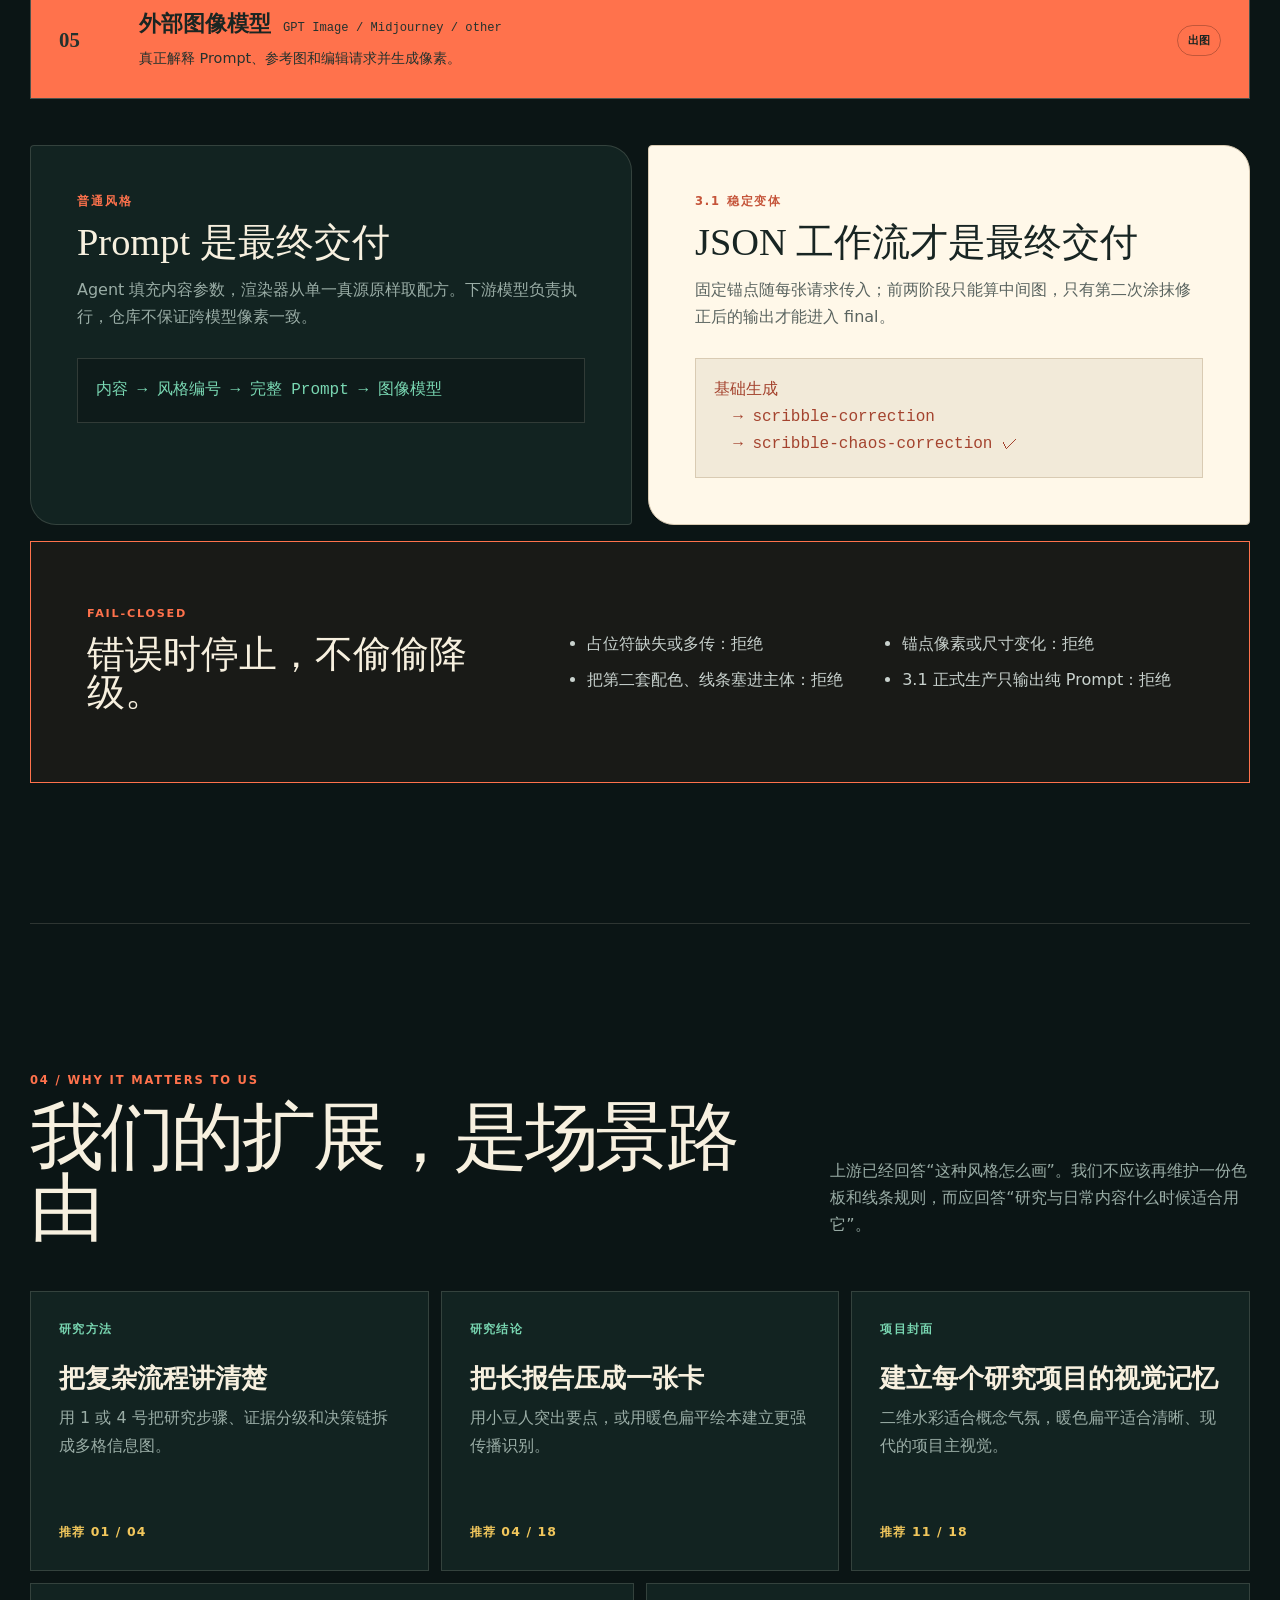
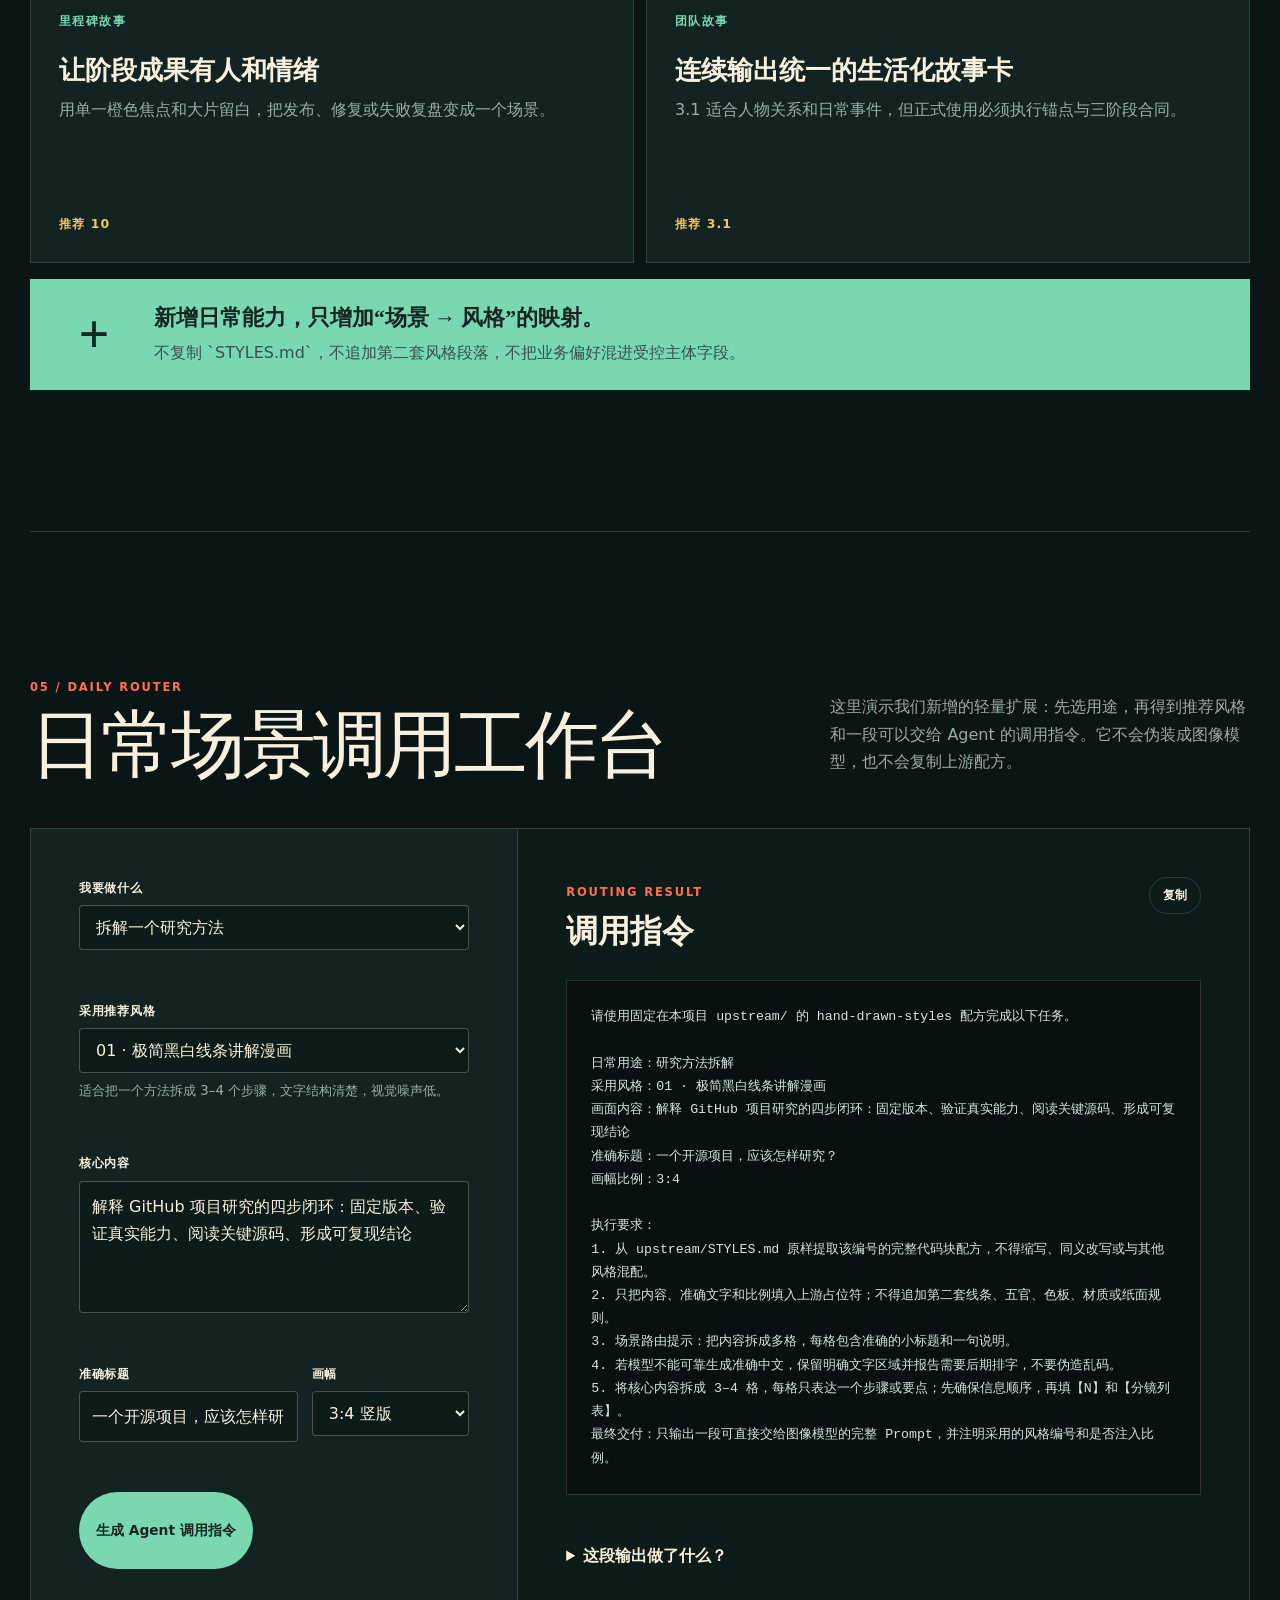
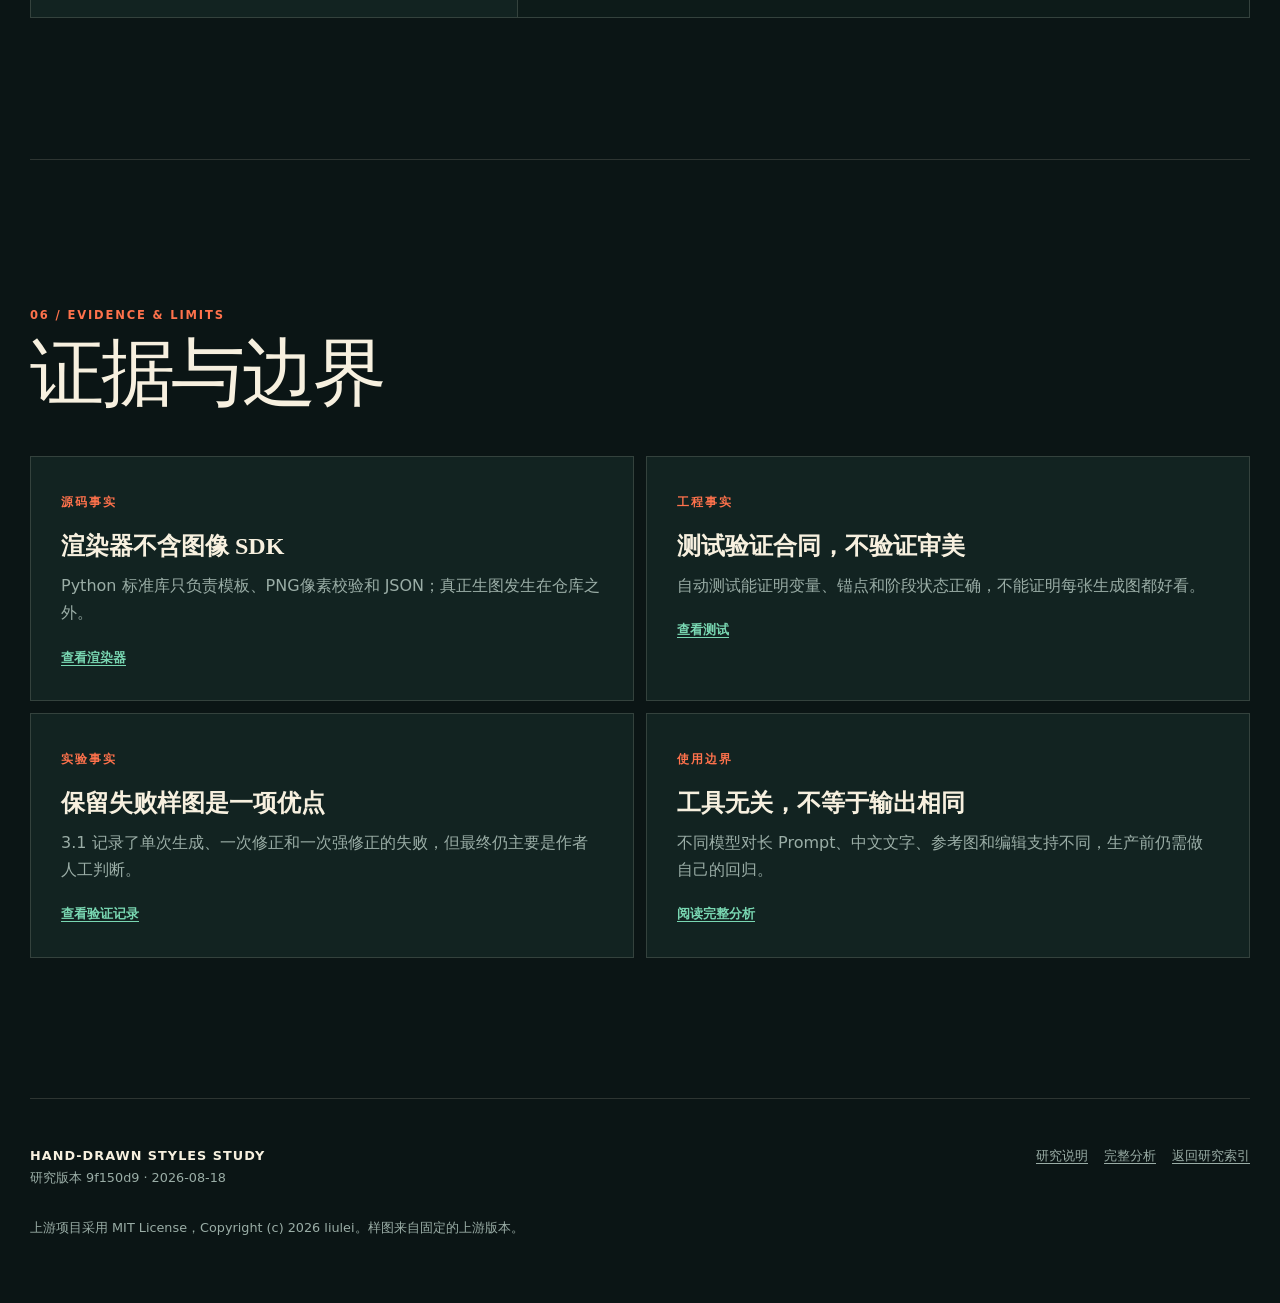
==== commit 1bd2d180: "Add generated use-case image demos" ====
--- a/projects/hand-drawn-styles/showcase/index.html
+++ b/projects/hand-drawn-styles/showcase/index.html
@@ -13,6 +13,7 @@
   <header class="topbar">
     <a class="brand" href="../../../"><span aria-hidden="true"></span>GITHUB CODE STUDY</a>
     <nav aria-label="页面导航">
+      <a href="#applied-assets">应用</a>
       <a href="#effects">效果</a>
       <a href="#how">原理</a>
       <a href="#meaning">意义</a>
@@ -28,7 +29,7 @@
         <h1 id="hero-title">不是新的生图模型，<br><em>是一套视觉风格合同。</em></h1>
         <p class="lede">它把“画成某种感觉”拆成可选择的风格、不可随意改写的配方、可校验的输入，以及必要时必须完成的多阶段编辑流程。</p>
         <div class="hero-actions">
-          <a class="button button-primary" href="#effects">先看真实效果</a>
+          <a class="button button-primary" href="#applied-assets">看内容资产</a>
           <a class="button" href="#workbench">试用日常场景路由</a>
         </div>
         <dl class="metrics" aria-label="项目能力摘要">
@@ -39,19 +40,84 @@
         </dl>
       </div>
       <figure class="hero-visual paper-frame">
-        <img src="../upstream/examples/18-warm-flat-storybook.png" alt="上游暖色扁平绘本风格样图：一家三口以蓝橙色几何色块绘制">
-        <figcaption><span>UPSTREAM OUTPUT</span>18 · 暖色扁平绘本</figcaption>
+        <img src="assets/generated/project-cover.png" width="1122" height="1402" alt="项目概念封面：研究者把散乱的图片提示卡整理成有序档案，并连接到一个完成的插画画框">
+        <figcaption><span>CHATGPT GENERATED</span>项目封面 · 从 Prompt 到视觉合同</figcaption>
       </figure>
     </section>
 
     <section class="thesis" aria-label="核心判断">
       <p><strong>用户内容</strong>交给 Agent 理解，<strong>视觉身份</strong>交给固定配方，<strong>组装正确性</strong>交给渲染器，<strong>像素生成</strong>交给外部图像模型。</p>
-      <span>这就是它的全部边界，也是它最值得研究的地方。</span>
+      <span>上游样图证明“能画成什么样”；我们生成的内容资产回答“为什么画、代表什么、应该放在哪里”。</span>
+    </section>
+
+    <section class="section applied-assets" id="applied-assets" aria-labelledby="applied-assets-title">
+      <div class="section-heading">
+        <div><span>01 / APPLIED ASSETS</span><h2 id="applied-assets-title">同一项研究，<br>三种图片职责</h2></div>
+        <p>下面三张图片由本项目直接使用 ChatGPT ImageGen 生成。它们不再是随机风格样图，而是分别服务于“记住项目、看懂原理、感受过程”。准确标题与解释保留在 HTML 中，图片只负责视觉转译。</p>
+      </div>
+      <div class="asset-role-grid">
+        <article class="asset-role-card">
+          <figure>
+            <img src="assets/generated/project-cover.png" width="1122" height="1402" alt="研究者将散乱提示卡整理成有序风格档案，并通过弧形路径连接到完成插画">
+            <figcaption>由 ChatGPT ImageGen 生成 · 2026-08-18</figcaption>
+          </figure>
+          <div class="asset-role-copy">
+            <span>ROLE 01 · 让人记住</span>
+            <h3>项目封面</h3>
+            <p>把“零散提示词被整理成可复用视觉合同”变成一个可见场景，替换原来漂亮但与项目主题无关的家庭样图。</p>
+            <dl>
+              <div><dt>对应内容</dt><dd>项目概览与核心结论</dd></div>
+              <div><dt>当前位置</dt><dd>展厅首屏、主研究索引</dd></div>
+              <div><dt>可复用</dt><dd>README、OG图、项目卡</dd></div>
+            </dl>
+          </div>
+        </article>
+
+        <article class="asset-role-card">
+          <figure>
+            <img src="assets/generated/method-explainer.png" width="1086" height="1448" loading="lazy" alt="四格手绘流程：小豆人收集内容卡、放入风格档案、把内容与风格组合，最后得到一张完成插画">
+            <figcaption>由 ChatGPT ImageGen 生成 · 2026-08-18</figcaption>
+          </figure>
+          <div class="asset-role-copy">
+            <span>ROLE 02 · 让人看懂</span>
+            <h3>原理讲解图</h3>
+            <p>不用图片内文字，单靠四格动作表达“收集内容 → 选择风格 → 组装约束 → 生成图片”，准确术语由旁边正文负责。</p>
+            <dl>
+              <div><dt>对应内容</dt><dd>五层实现与生成链路</dd></div>
+              <div><dt>当前位置</dt><dd>应用演示区</dd></div>
+              <div><dt>可复用</dt><dd>教程、工作流说明、分享长图</dd></div>
+            </dl>
+          </div>
+        </article>
+
+        <article class="asset-role-card">
+          <figure>
+            <img src="assets/generated/milestone-story.png" width="1086" height="1448" loading="lazy" alt="两位研究成员把失败实验图片保留在证据墙上，一人固定样图，另一人记录结论，墙上只有一张橙色便签作为焦点">
+            <figcaption>由 ChatGPT ImageGen 生成 · 2026-08-18</figcaption>
+          </figure>
+          <div class="asset-role-copy">
+            <span>ROLE 03 · 让人感受</span>
+            <h3>里程碑故事图</h3>
+            <p>把“失败样例也是研究证据”从一句抽象原则转成团队行动：不丢弃失败图，而是贴回证据墙并记录原因。</p>
+            <dl>
+              <div><dt>对应内容</dt><dd>回归方法与上游问题发现</dd></div>
+              <div><dt>当前位置</dt><dd>应用演示区</dd></div>
+              <div><dt>可复用</dt><dd>复盘、里程碑、团队故事</dd></div>
+            </dl>
+          </div>
+        </article>
+      </div>
+      <div class="asset-provenance">
+        <div><span>CAPABILITY SAMPLE</span><strong>上游画廊</strong><p>证明一种风格能长什么样，不代表我们的项目内容。</p></div>
+        <div aria-hidden="true">→</div>
+        <div><span>CONTENT ASSET</span><strong>本区三张图片</strong><p>代表明确内容、页面职责和复用位置，并保留生成提示词。</p></div>
+        <a class="button" href="assets/generated/PROMPTS.md">查看完整生成提示词</a>
+      </div>
     </section>
 
     <section class="section" id="effects" aria-labelledby="effects-title">
       <div class="section-heading">
-        <div><span>01 / EFFECTS</span><h2 id="effects-title">真实效果先于概念</h2></div>
+        <div><span>02 / EFFECTS</span><h2 id="effects-title">真实效果先于概念</h2></div>
         <p>以下均为上游仓库随配方保存的样图，不是我们重新生成或挑选的第三方图片。它们证明的是风格覆盖面，不代表不同模型每次都会得到完全相同的输出。</p>
       </div>
       <div class="filter-bar" role="group" aria-label="筛选样图">
@@ -108,7 +174,7 @@
 
     <section class="section architecture" id="how" aria-labelledby="how-title">
       <div class="section-heading">
-        <div><span>02 / HOW IT WORKS</span><h2 id="how-title">五层实现，一层真正出图</h2></div>
+        <div><span>03 / HOW IT WORKS</span><h2 id="how-title">五层实现，一层真正出图</h2></div>
         <p>最容易产生误解的是把它当成一个图片生成器。源码恰好证明相反：仓库负责生成之前的路由、知识和调用合同。</p>
       </div>
       <ol class="stack" aria-label="实现层次">
@@ -149,7 +215,7 @@
 
     <section class="section meaning" id="meaning" aria-labelledby="meaning-title">
       <div class="section-heading">
-        <div><span>03 / WHY IT MATTERS TO US</span><h2 id="meaning-title">我们的扩展，是场景路由</h2></div>
+        <div><span>04 / WHY IT MATTERS TO US</span><h2 id="meaning-title">我们的扩展，是场景路由</h2></div>
         <p>上游已经回答“这种风格怎么画”。我们不应该再维护一份色板和线条规则，而应回答“研究与日常内容什么时候适合用它”。</p>
       </div>
       <div class="scenario-map">
@@ -167,7 +233,7 @@
 
     <section class="section workbench" id="workbench" aria-labelledby="workbench-title">
       <div class="section-heading">
-        <div><span>04 / DAILY ROUTER</span><h2 id="workbench-title">日常场景调用工作台</h2></div>
+        <div><span>05 / DAILY ROUTER</span><h2 id="workbench-title">日常场景调用工作台</h2></div>
         <p>这里演示我们新增的轻量扩展：先选用途，再得到推荐风格和一段可以交给 Agent 的调用指令。它不会伪装成图像模型，也不会复制上游配方。</p>
       </div>
       <div class="workbench-shell">
@@ -227,7 +293,7 @@
 
     <section class="section evidence" aria-labelledby="evidence-title">
       <div class="section-heading compact">
-        <div><span>05 / EVIDENCE & LIMITS</span><h2 id="evidence-title">证据与边界</h2></div>
+        <div><span>06 / EVIDENCE & LIMITS</span><h2 id="evidence-title">证据与边界</h2></div>
       </div>
       <div class="evidence-grid">
         <article><span>源码事实</span><h3>渲染器不含图像 SDK</h3><p>Python 标准库只负责模板、PNG像素校验和 JSON；真正生图发生在仓库之外。</p><a href="../upstream/scripts/render_prompt.py">查看渲染器</a></article>
--- a/projects/hand-drawn-styles/showcase/styles.css
+++ b/projects/hand-drawn-styles/showcase/styles.css
@@ -62,6 +62,26 @@
 .thesis p { margin: 0; max-width: 900px; font: clamp(1.5rem,3vw,2.45rem)/1.25 Georgia, "Noto Serif SC", serif; }
 .thesis strong { color: var(--mint); }
 .thesis > span { color: var(--muted); font-size: .9rem; }
+
+.applied-assets { position: relative; }
+.asset-role-grid { display: grid; grid-template-columns: repeat(3,minmax(0,1fr)); gap: 16px; }
+.asset-role-card { min-width: 0; overflow: hidden; border: 1px solid var(--line); border-radius: 4px var(--radius) 4px var(--radius); background: var(--surface); }
+.asset-role-card figure { margin: 0; padding: 10px; color: var(--paper-ink); background: var(--paper); }
+.asset-role-card figure img { width: 100%; aspect-ratio: 3/4; object-fit: cover; object-position: center; background: #eee7d9; }
+.asset-role-card figure figcaption { padding: 9px 4px 2px; color: #796f60; font-size: .68rem; font-weight: 750; letter-spacing: .04em; }
+.asset-role-copy { padding: 28px; }
+.asset-role-copy > span, .asset-provenance span { color: var(--orange); font-size: .68rem; font-weight: 900; letter-spacing: .14em; }
+.asset-role-copy h3 { margin: 16px 0 12px; font: 700 1.8rem/1 Georgia, "Noto Serif SC", serif; }
+.asset-role-copy > p { color: var(--muted); }
+.asset-role-copy dl { display: grid; gap: 8px; margin: 24px 0 0; }
+.asset-role-copy dl div { display: grid; grid-template-columns: 72px 1fr; gap: 12px; padding-top: 8px; border-top: 1px solid var(--line); }
+.asset-role-copy dt { color: var(--mint); font-size: .72rem; font-weight: 850; }
+.asset-role-copy dd { margin: 0; color: #c6d1cc; font-size: .8rem; }
+.asset-provenance { display: grid; grid-template-columns: 1fr auto 1fr auto; gap: 22px; align-items: center; margin-top: 16px; padding: 24px 28px; border: 1px solid var(--line); background: rgba(255,255,255,.025); }
+.asset-provenance > div:not([aria-hidden]) { display: grid; gap: 3px; }
+.asset-provenance > div[aria-hidden] { color: var(--yellow); font: 700 2rem Georgia, serif; }
+.asset-provenance strong { font: 700 1.1rem Georgia, "Noto Serif SC", serif; }
+.asset-provenance p { margin: 0; color: var(--muted); font-size: .78rem; }
 
 .section { padding: clamp(90px,11vw,145px) 0; border-bottom: 1px solid var(--line); }
 .section-heading { display: grid; grid-template-columns: minmax(0,1fr) minmax(300px,.58fr); gap: clamp(30px,6vw,90px); align-items: end; margin-bottom: 48px; }
@@ -159,6 +179,10 @@
   .hero { grid-template-columns: 1fr .65fr; min-height: auto; }
   .metrics { grid-template-columns: repeat(2,minmax(0,1fr)); }
   .gallery { grid-template-columns: repeat(3,minmax(0,1fr)); }
+  .asset-role-grid { grid-template-columns: 1fr; }
+  .asset-role-card { display: grid; grid-template-columns: minmax(250px,.7fr) minmax(0,1fr); }
+  .asset-provenance { grid-template-columns: 1fr auto 1fr; }
+  .asset-provenance .button { grid-column: 1/-1; width: max-content; }
   .scenario-map { grid-template-columns: repeat(2,minmax(0,1fr)); }
   .scenario-map article, .scenario-map article:nth-child(4), .scenario-map article:nth-child(5) { grid-column: span 1; }
   .scenario-map article:last-child { grid-column: 1/-1; }
@@ -175,6 +199,10 @@
   .thesis, .section-heading, .guardrail { grid-template-columns: 1fr; }
   .gallery { grid-template-columns: repeat(2,minmax(0,1fr)); }
   .contract-grid, .evidence-grid { grid-template-columns: minmax(0,1fr); }
+  .asset-role-card { display: block; }
+  .asset-provenance { grid-template-columns: 1fr; }
+  .asset-provenance > div[aria-hidden] { transform: rotate(90deg); transform-origin: center; width: max-content; }
+  .asset-provenance .button { grid-column: auto; }
   .stack li { grid-template-columns: 38px 1fr; padding: 20px; }
   .stack li > b { grid-column: 2; width: max-content; }
   .guardrail ul { grid-template-columns: 1fr; padding-left: 20px; }
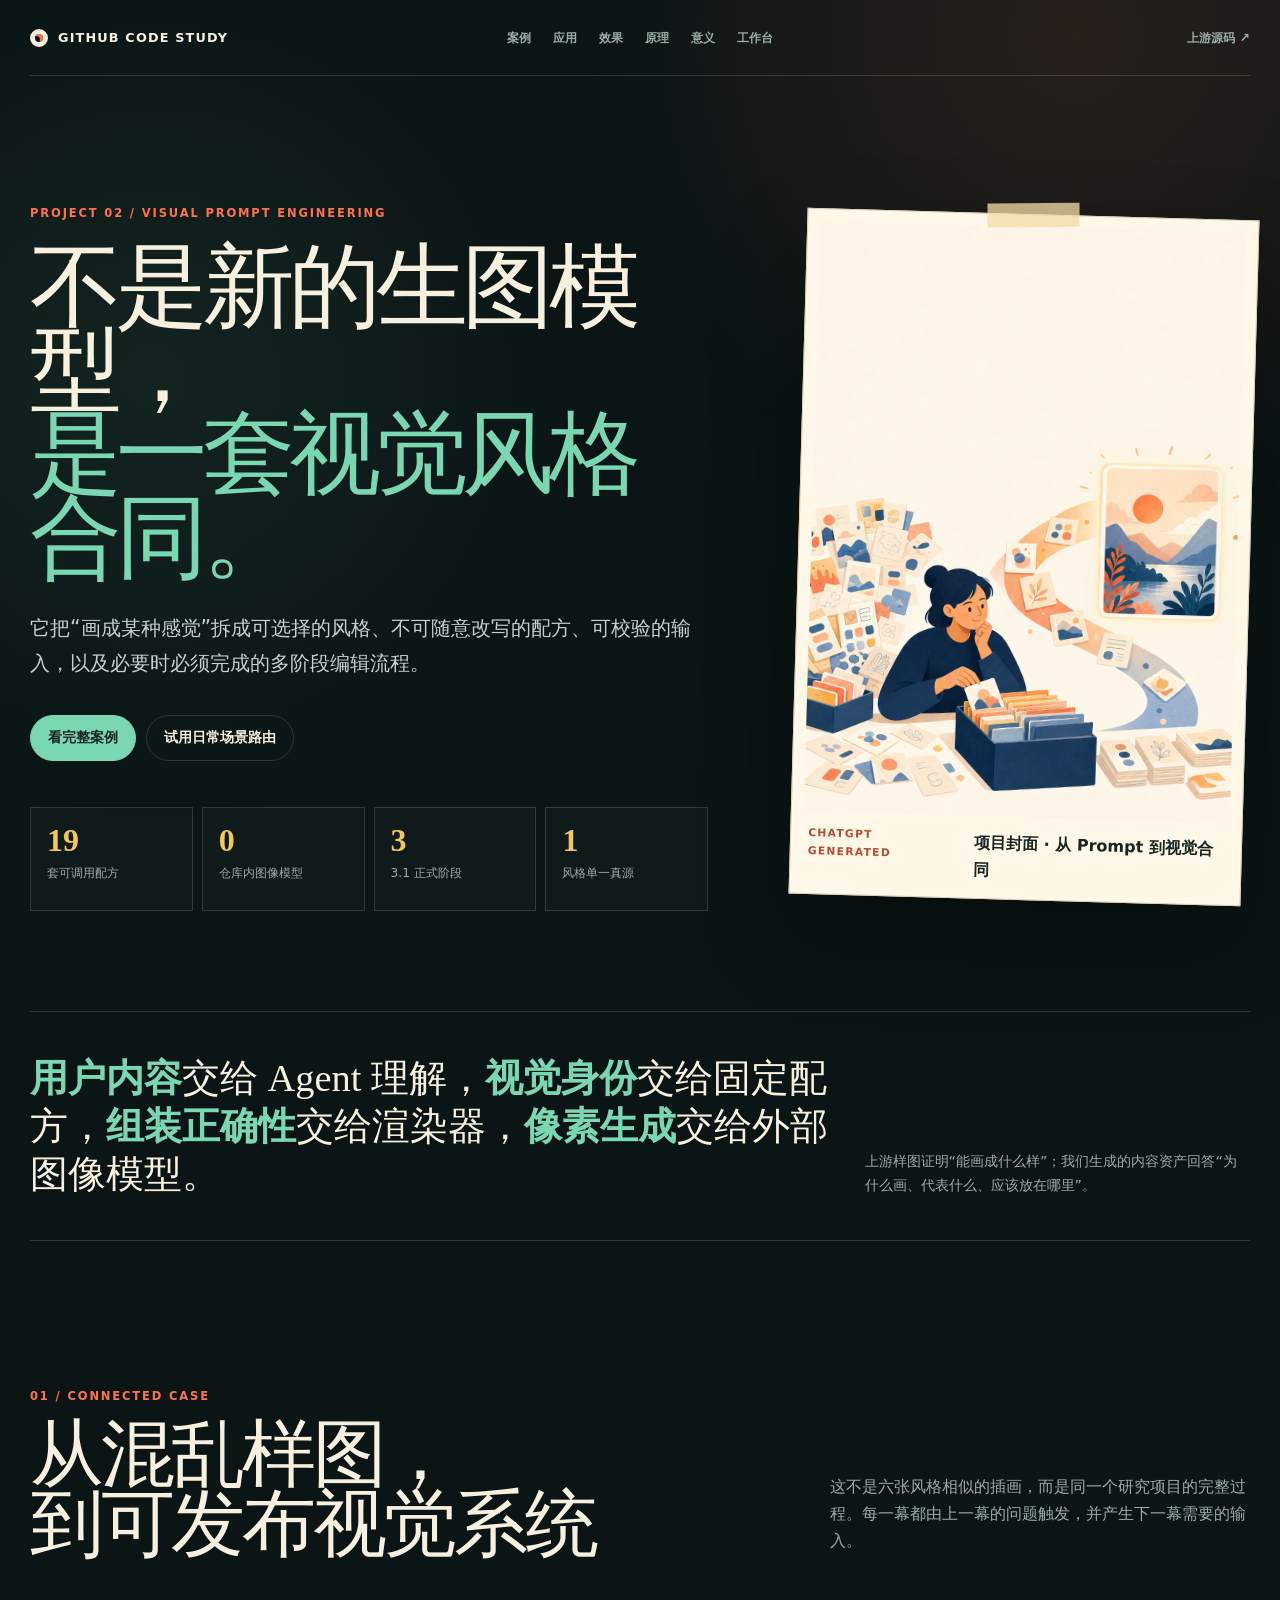
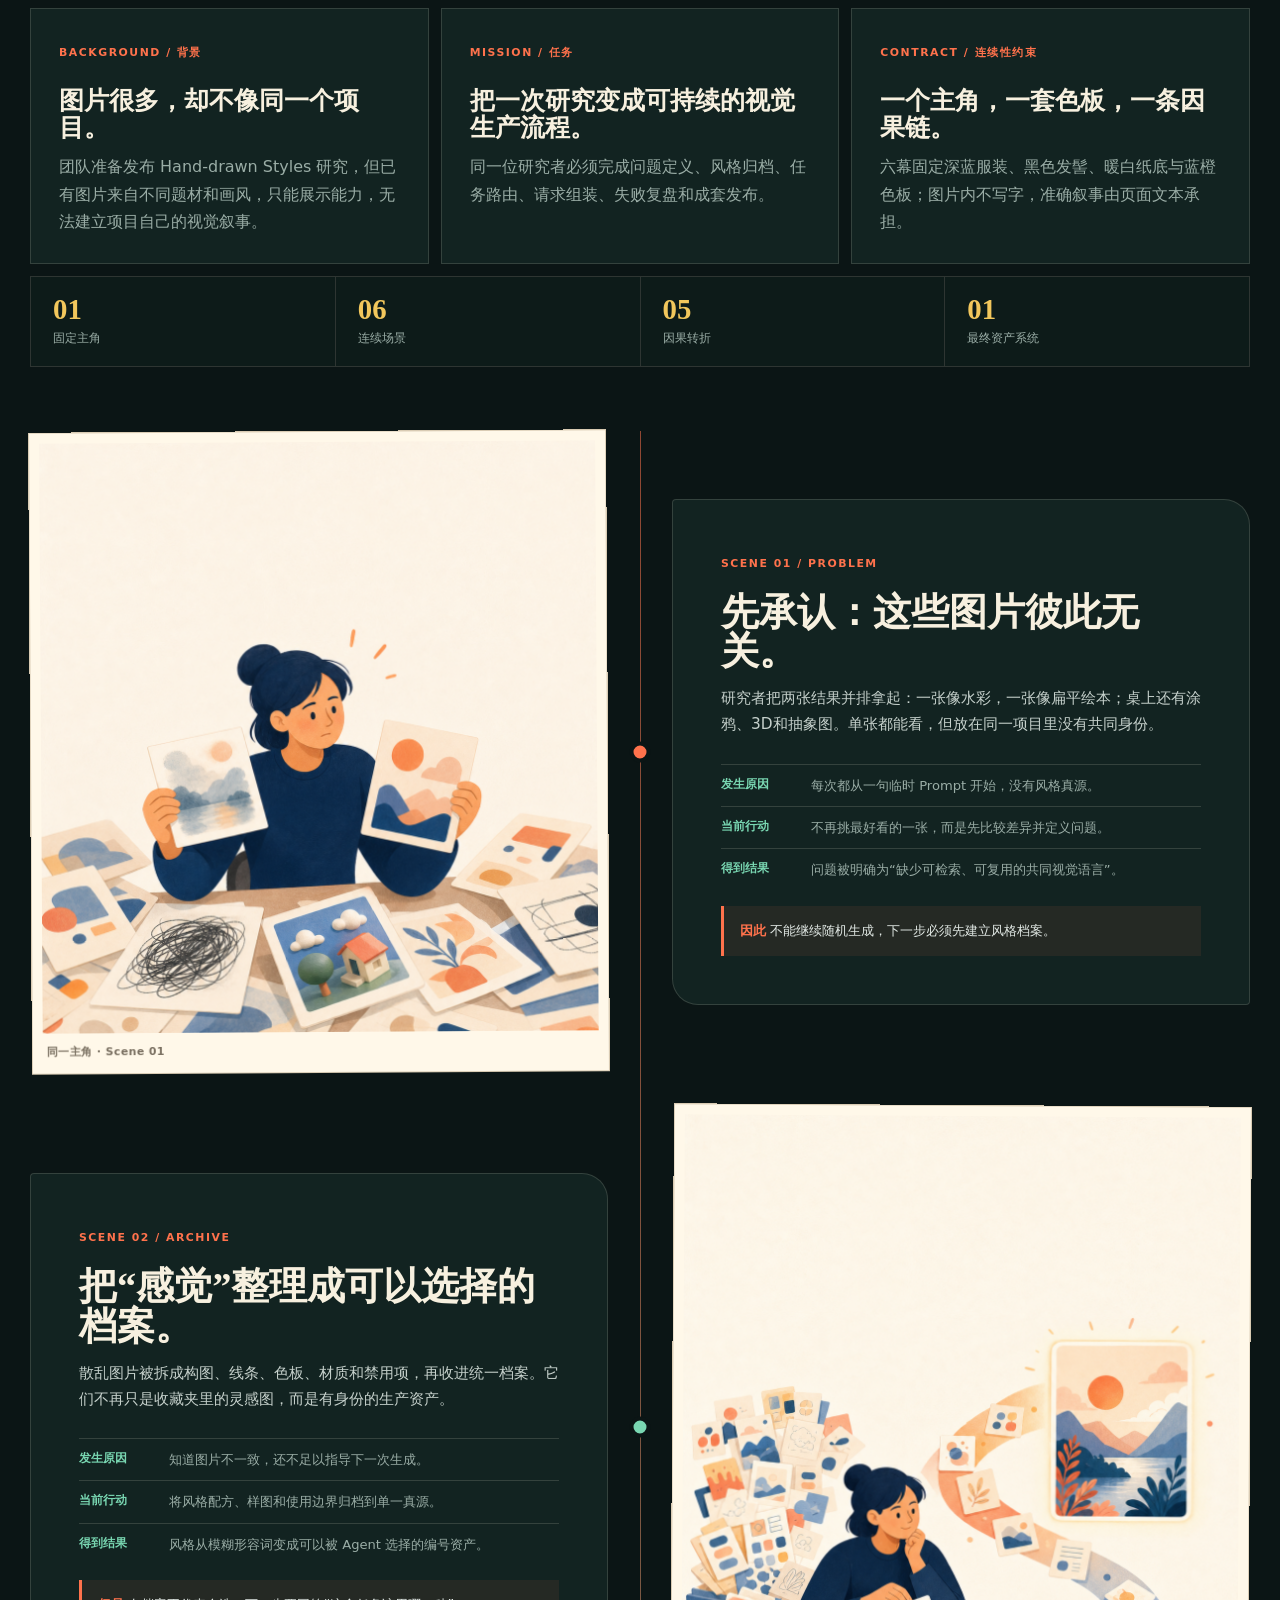
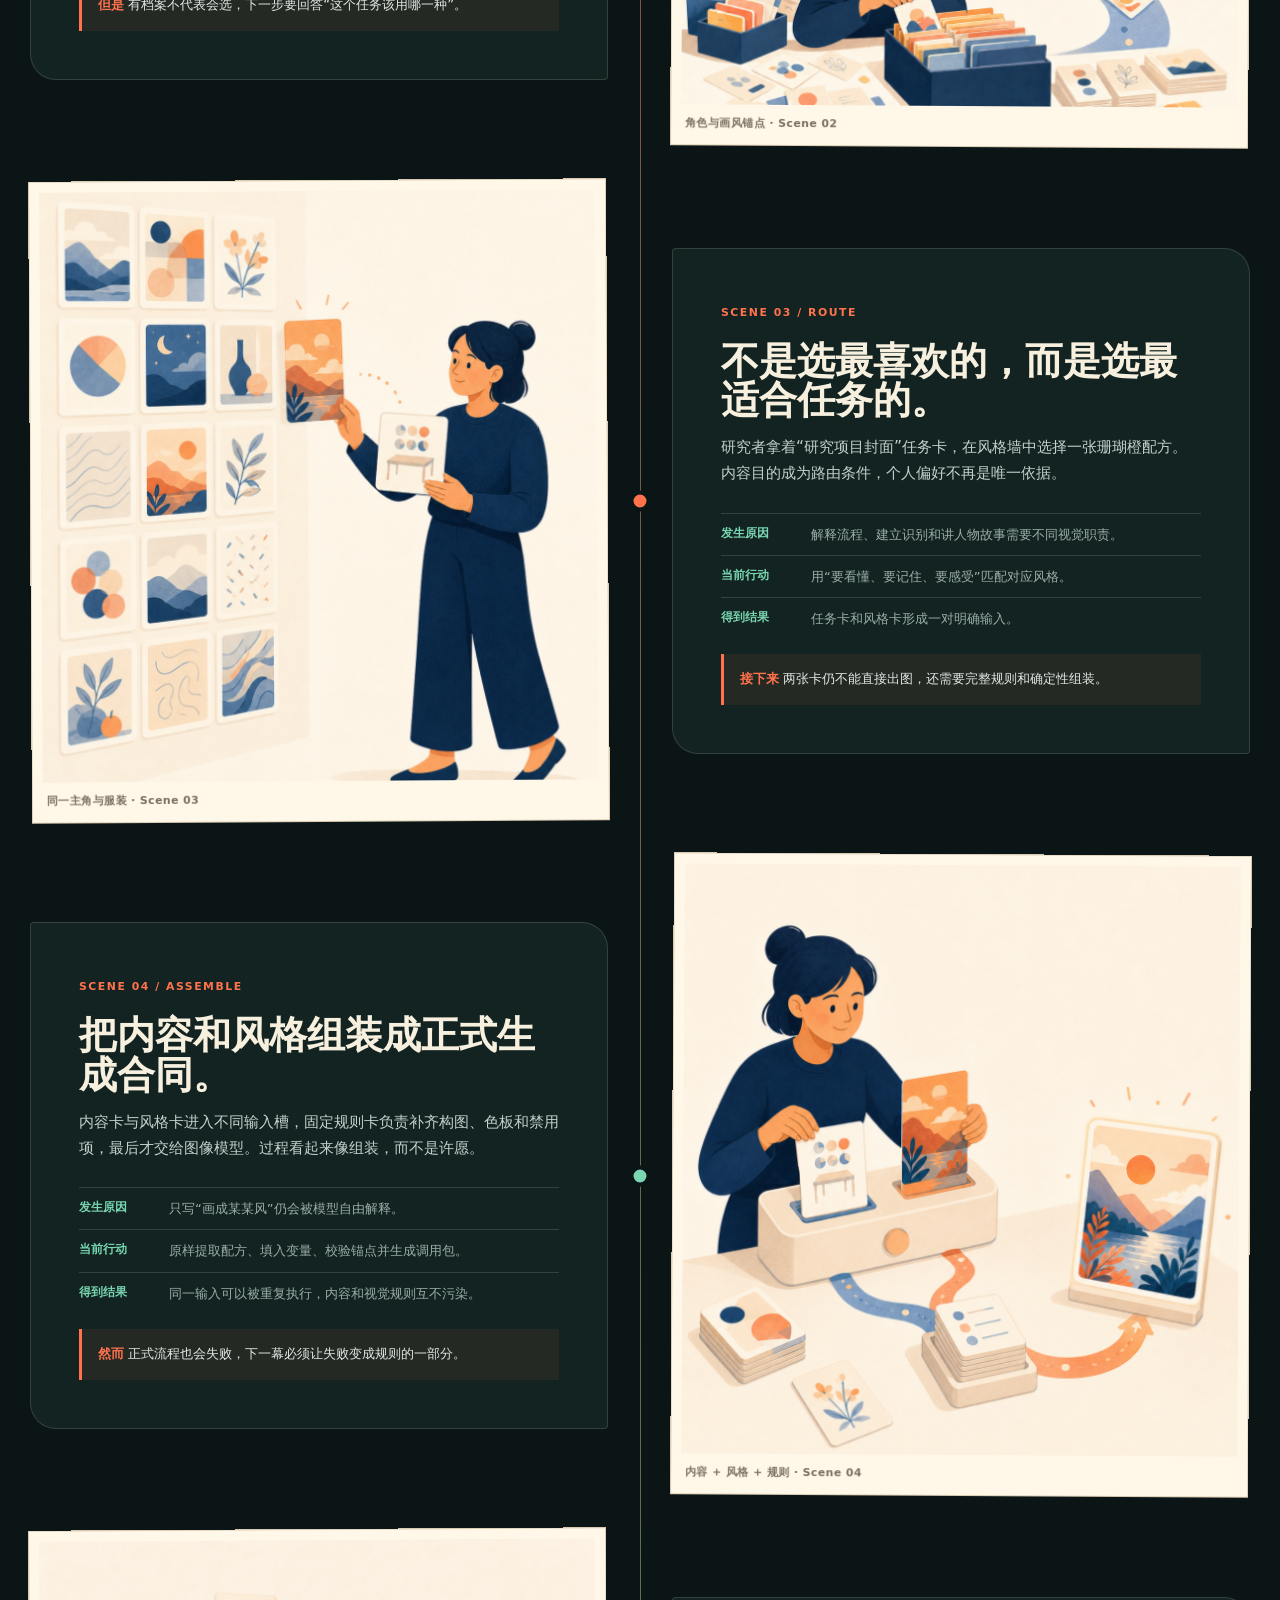
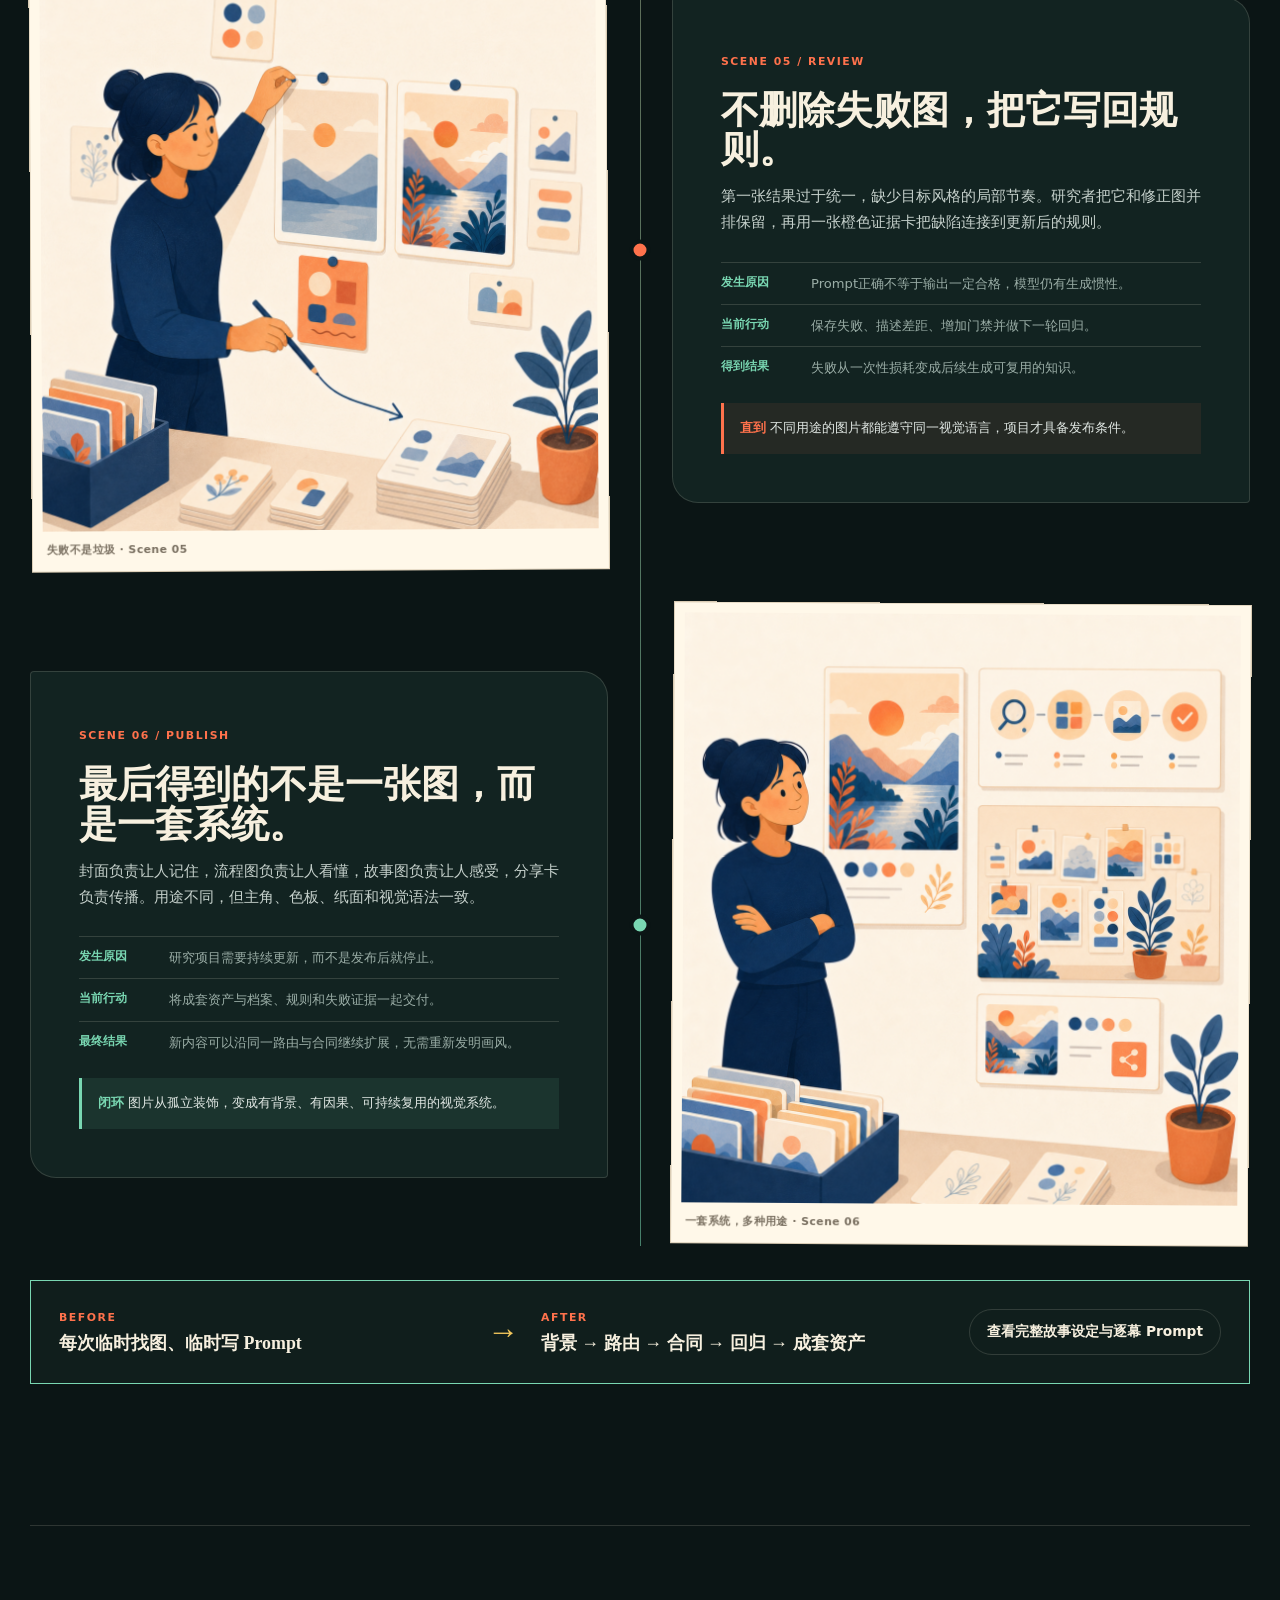
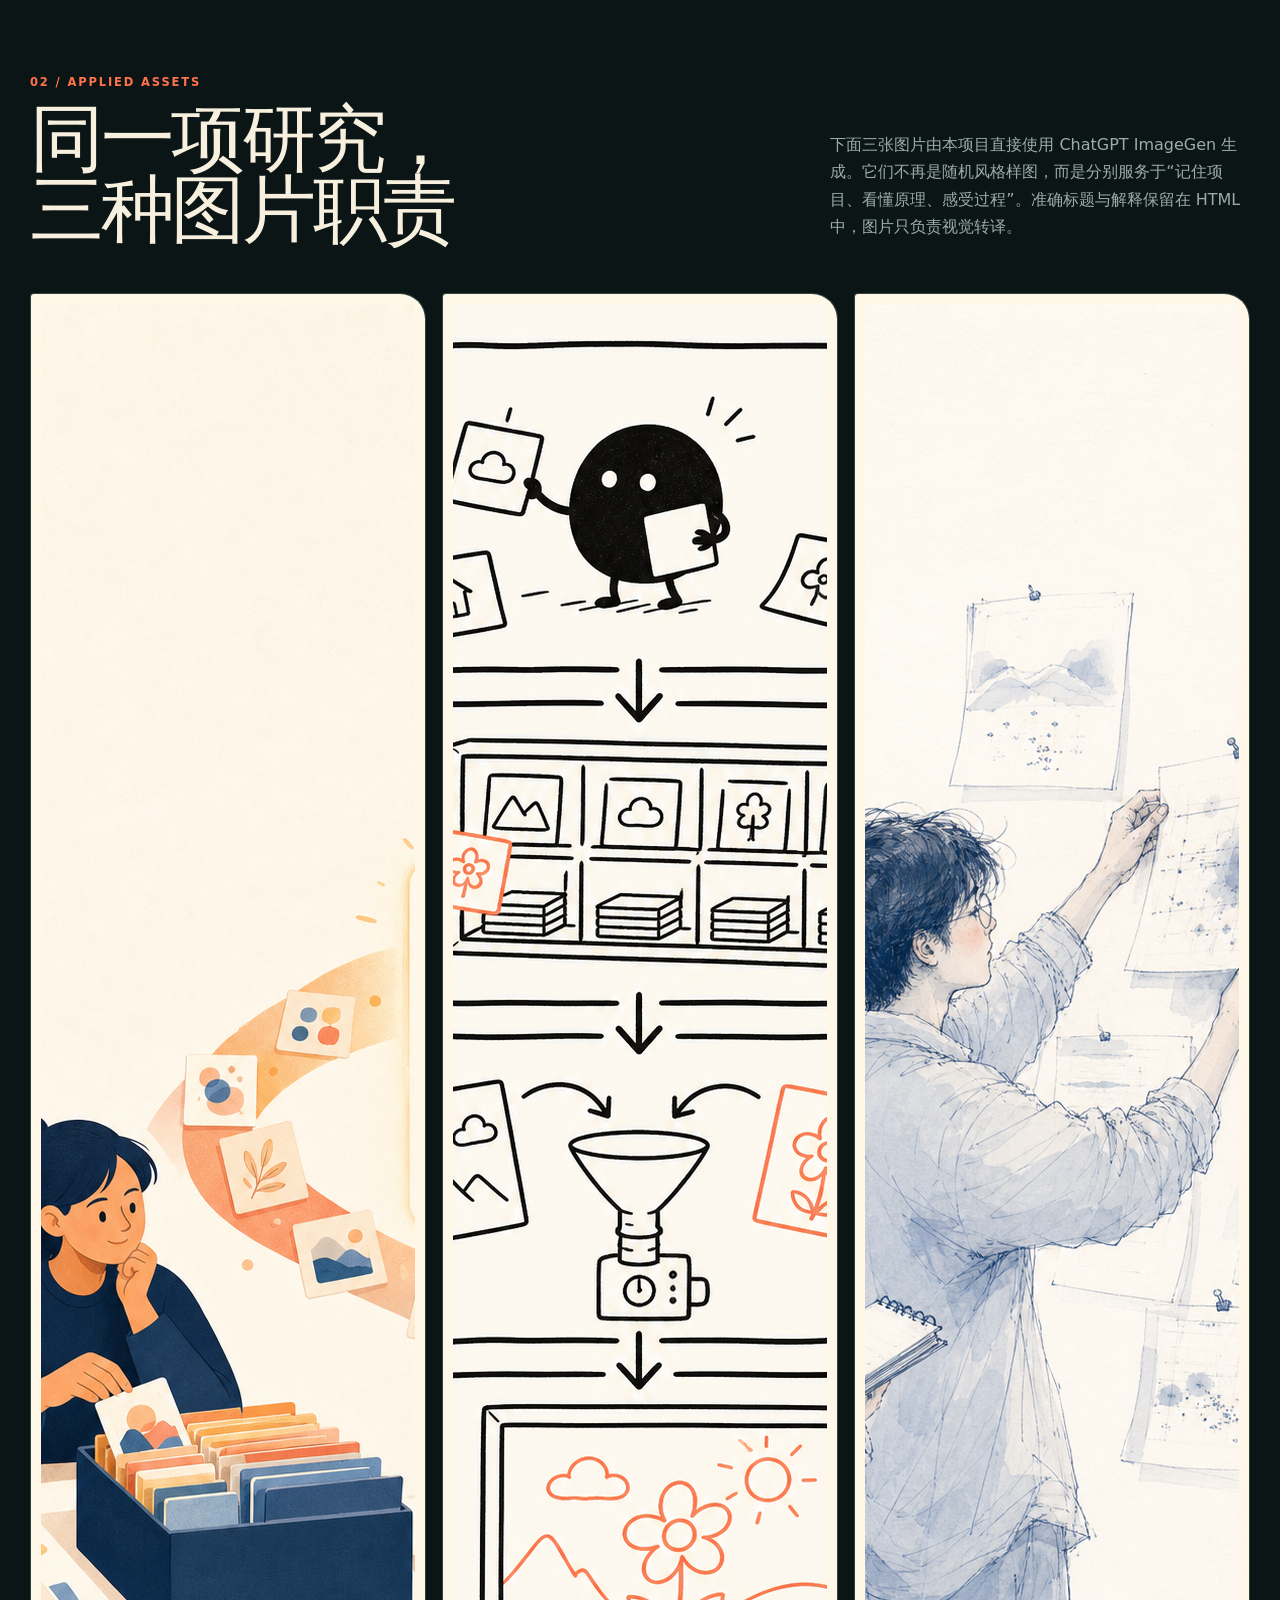
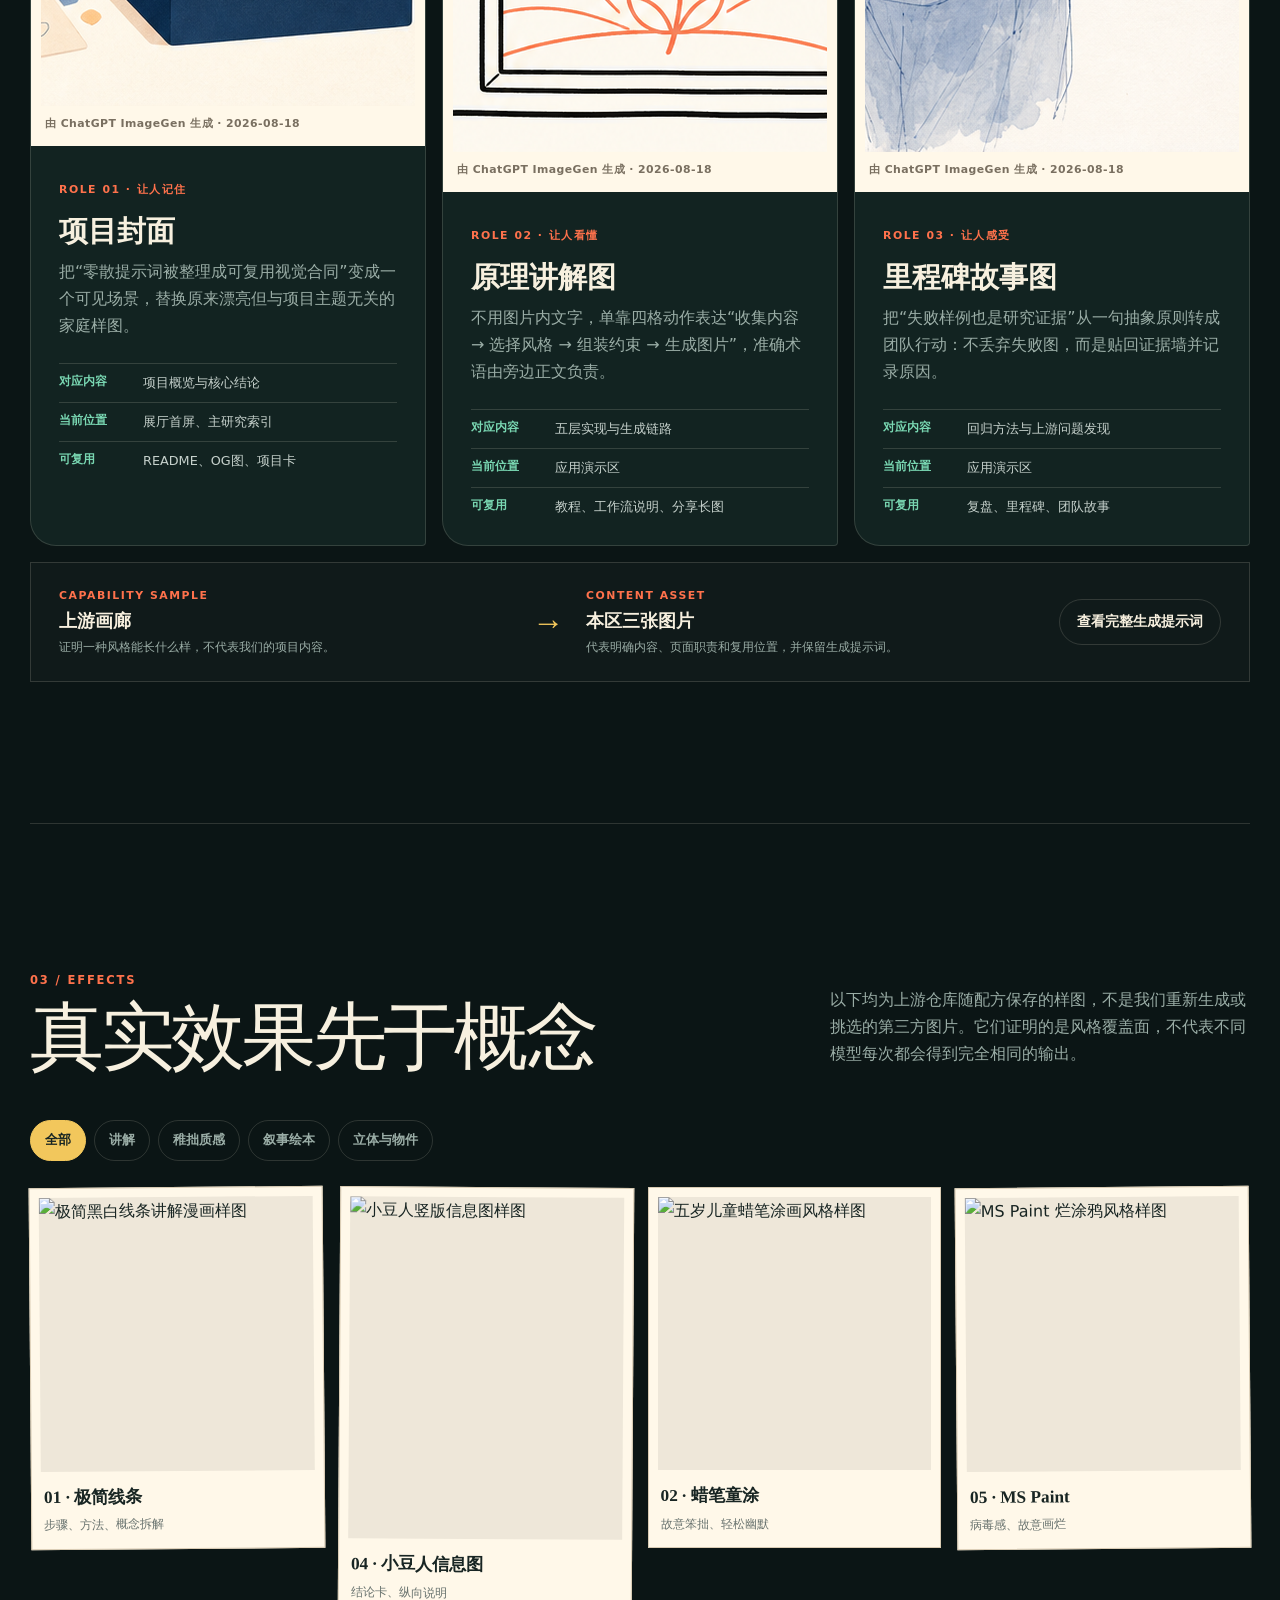
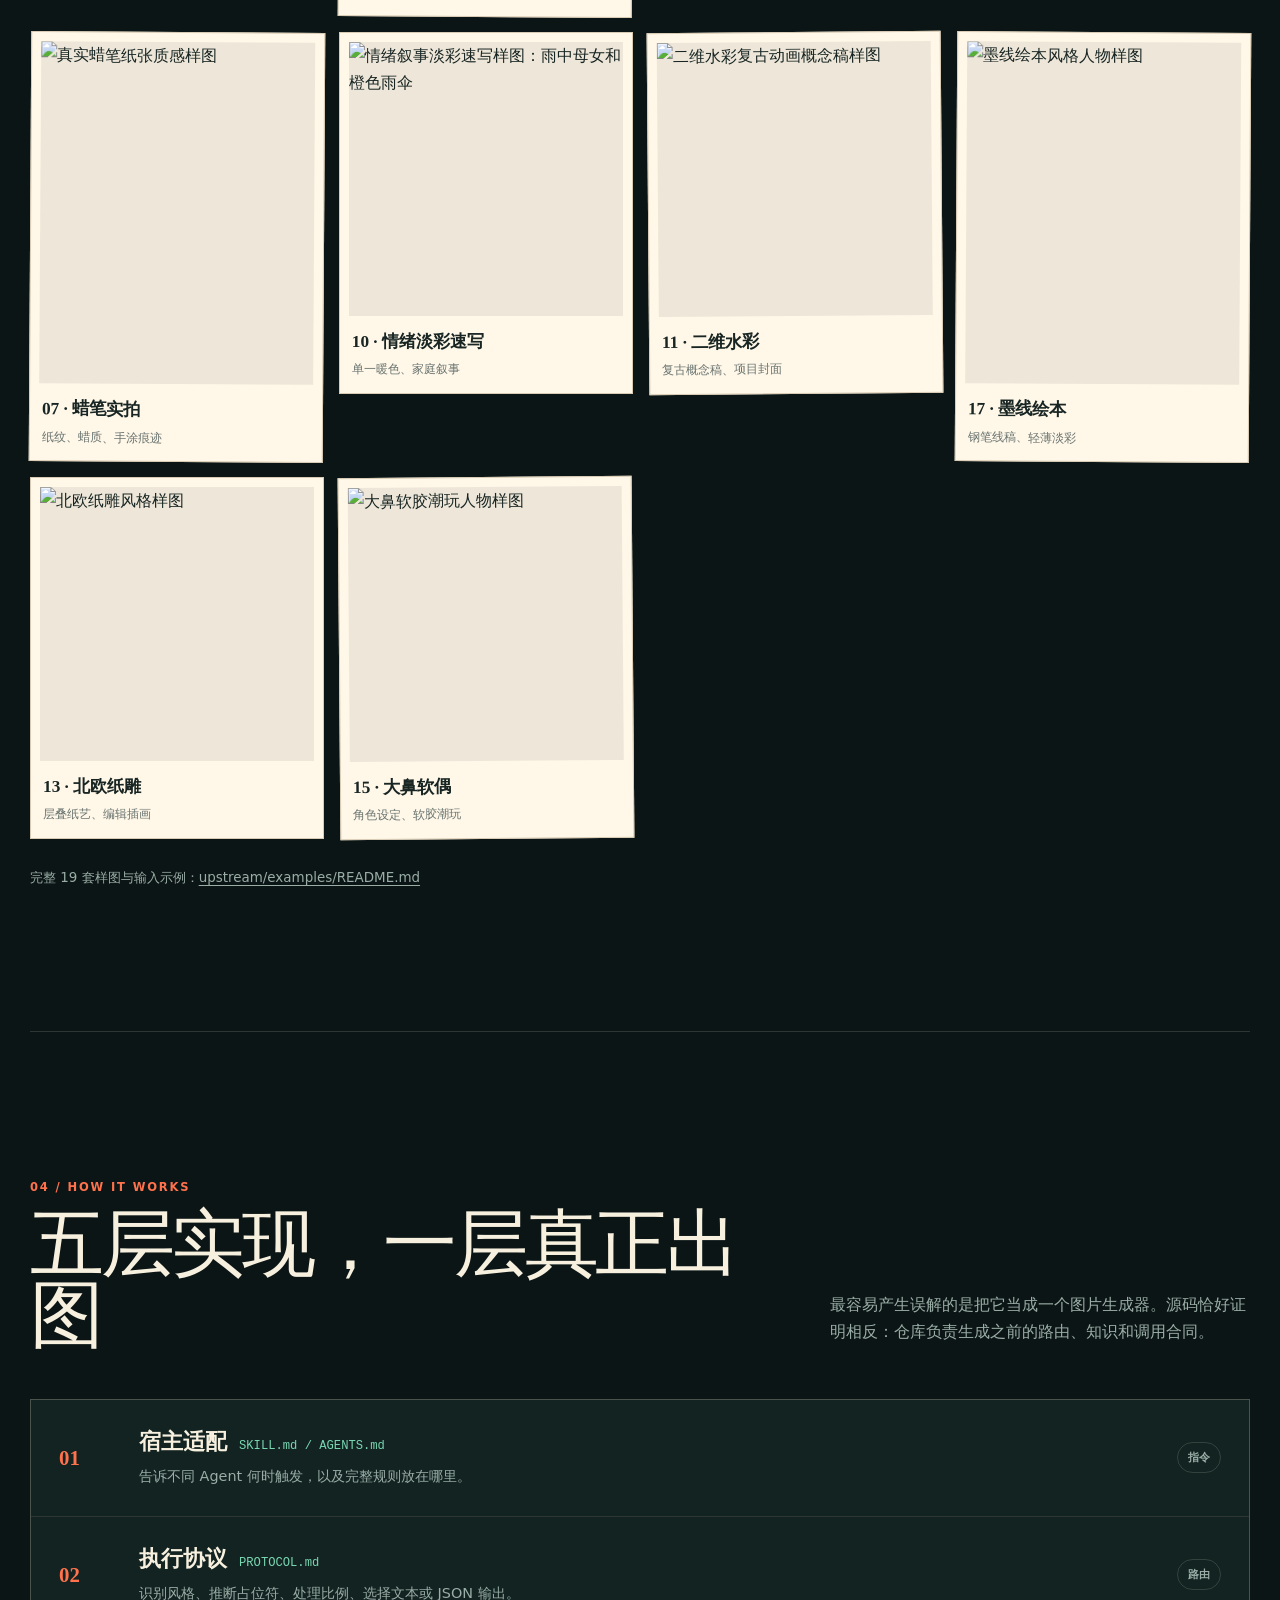
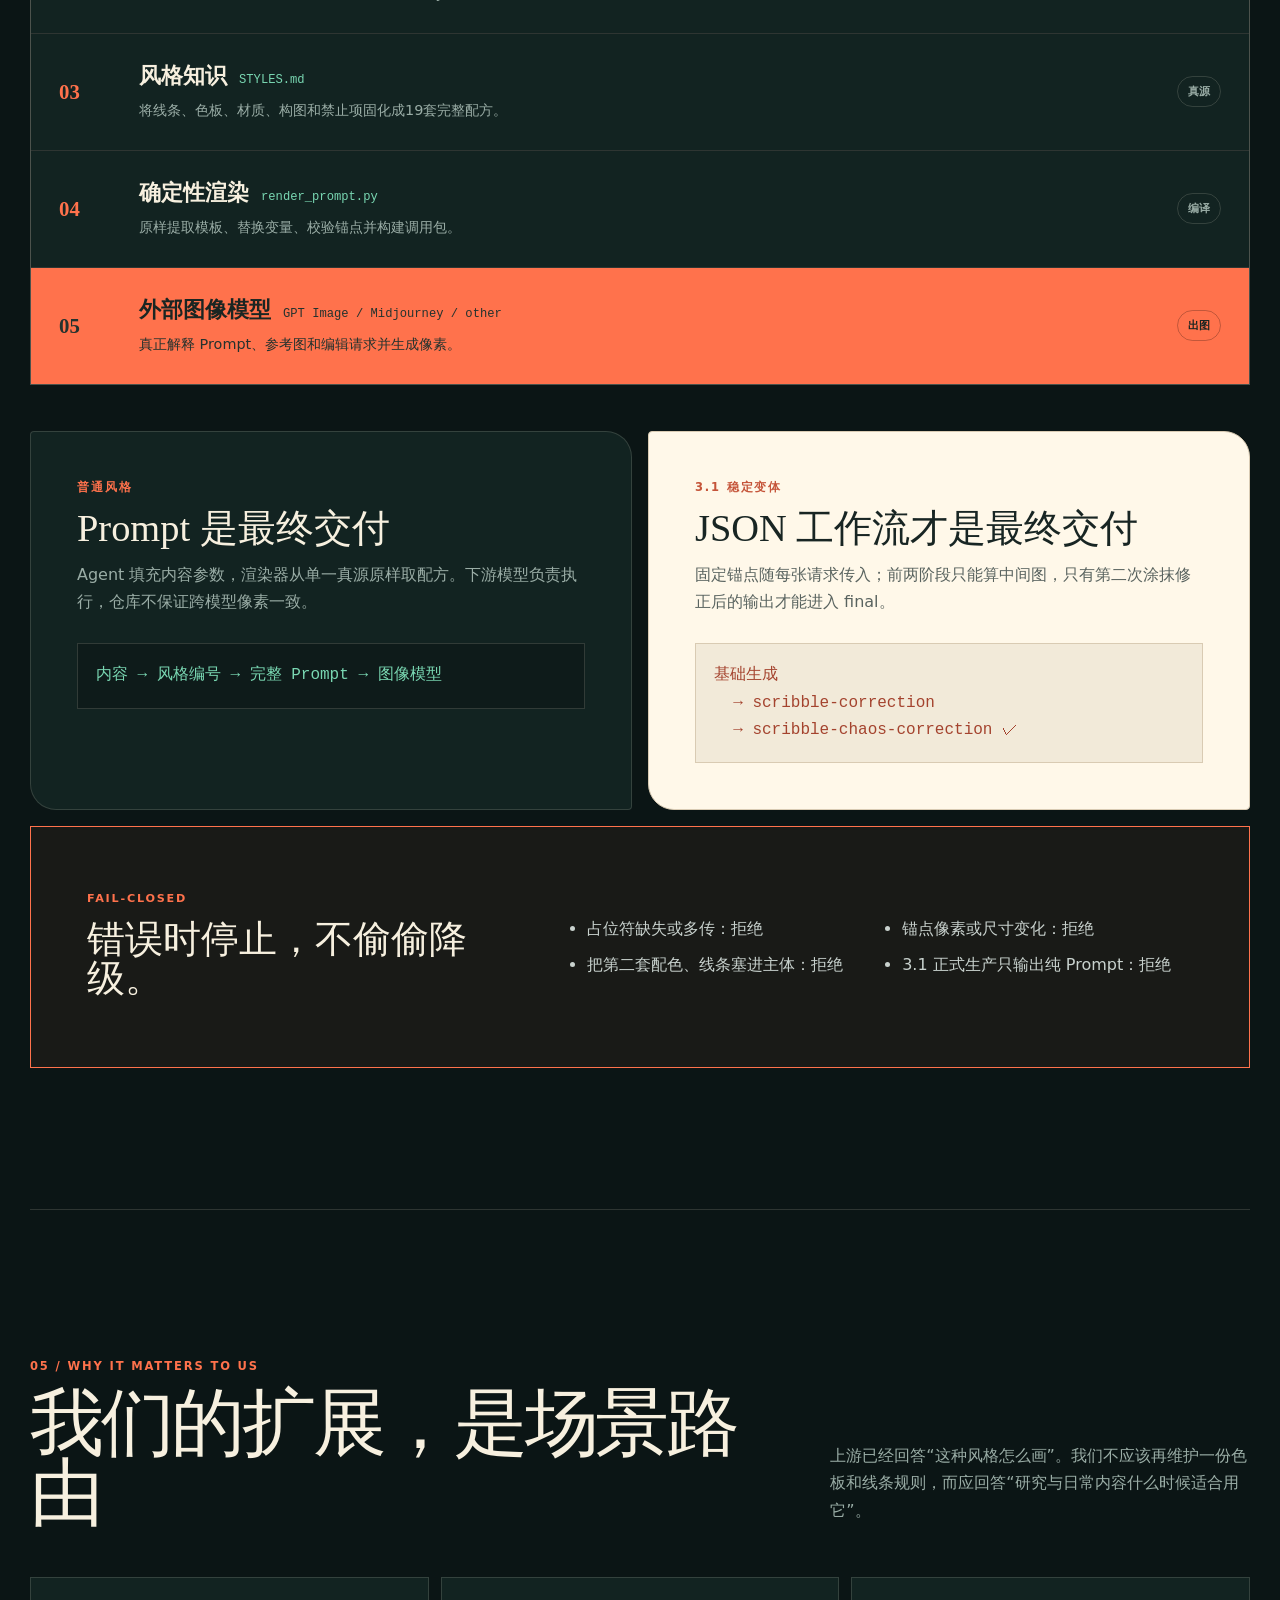
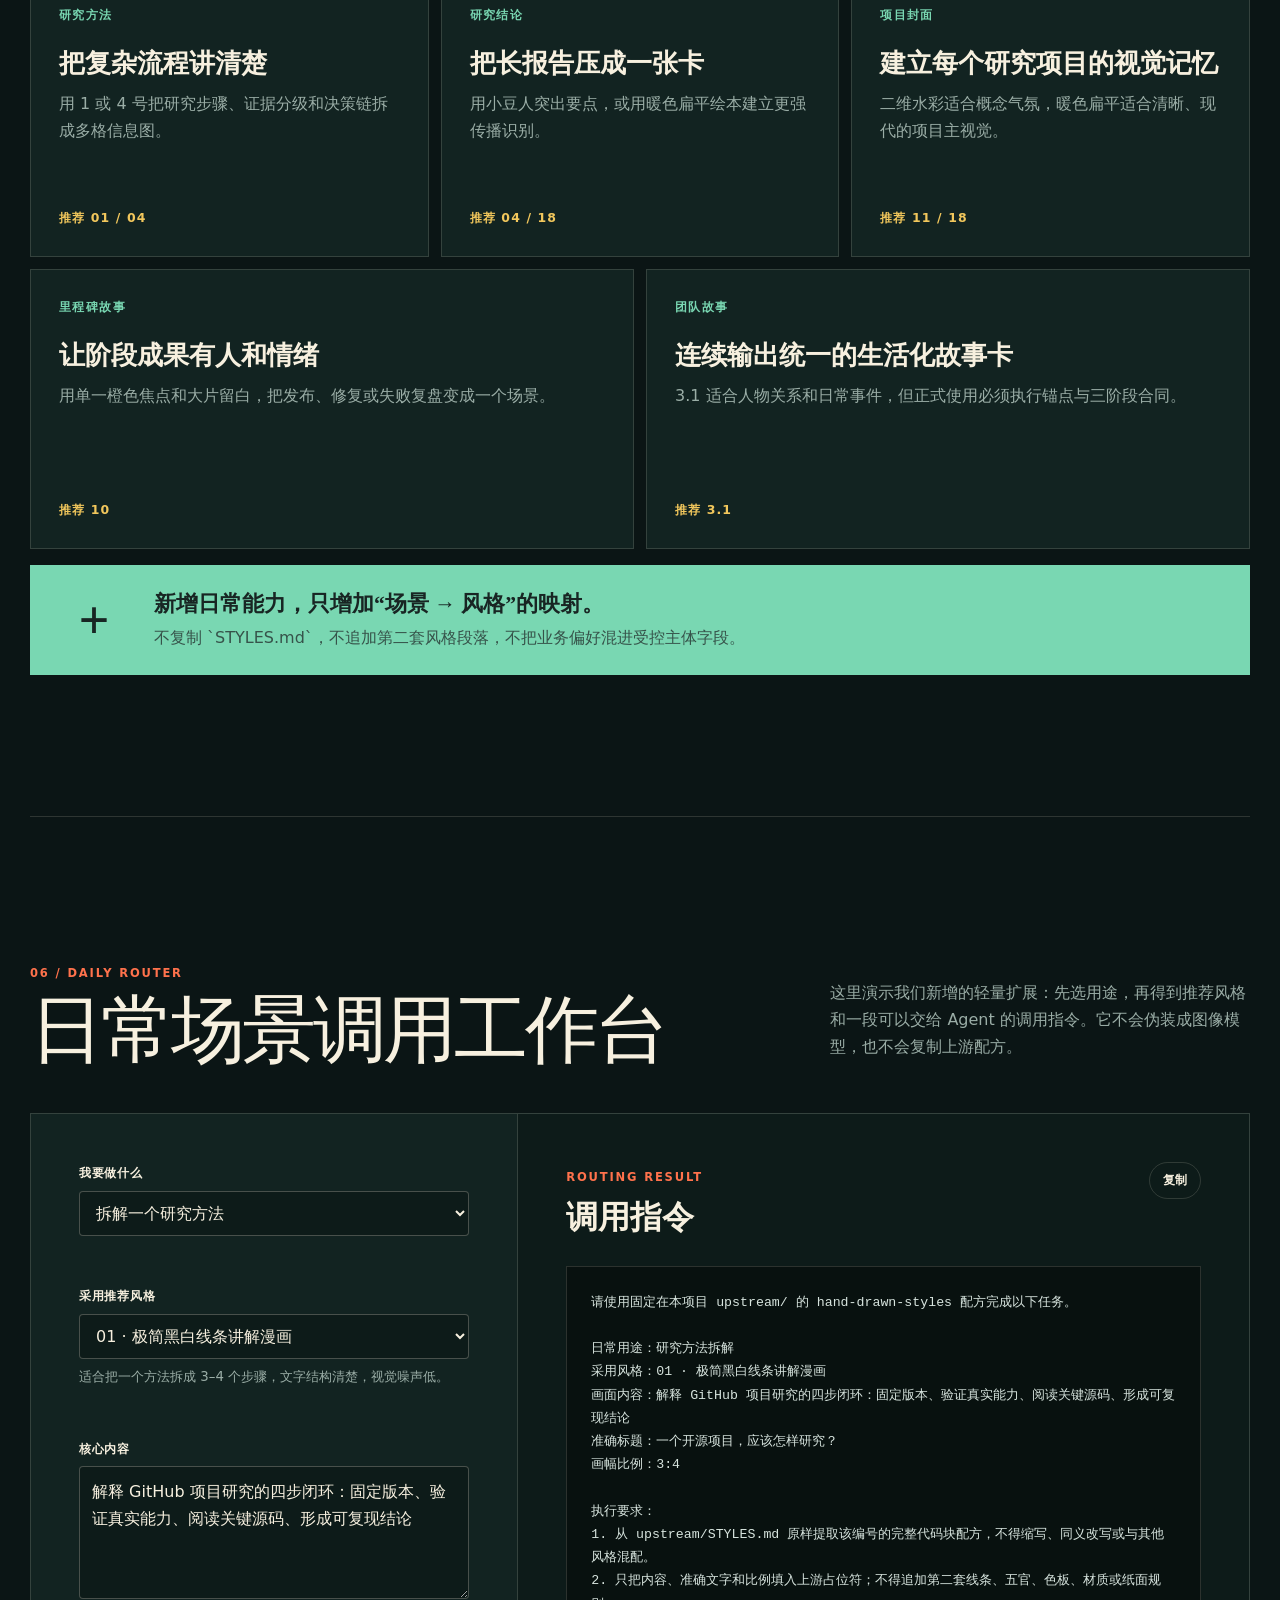
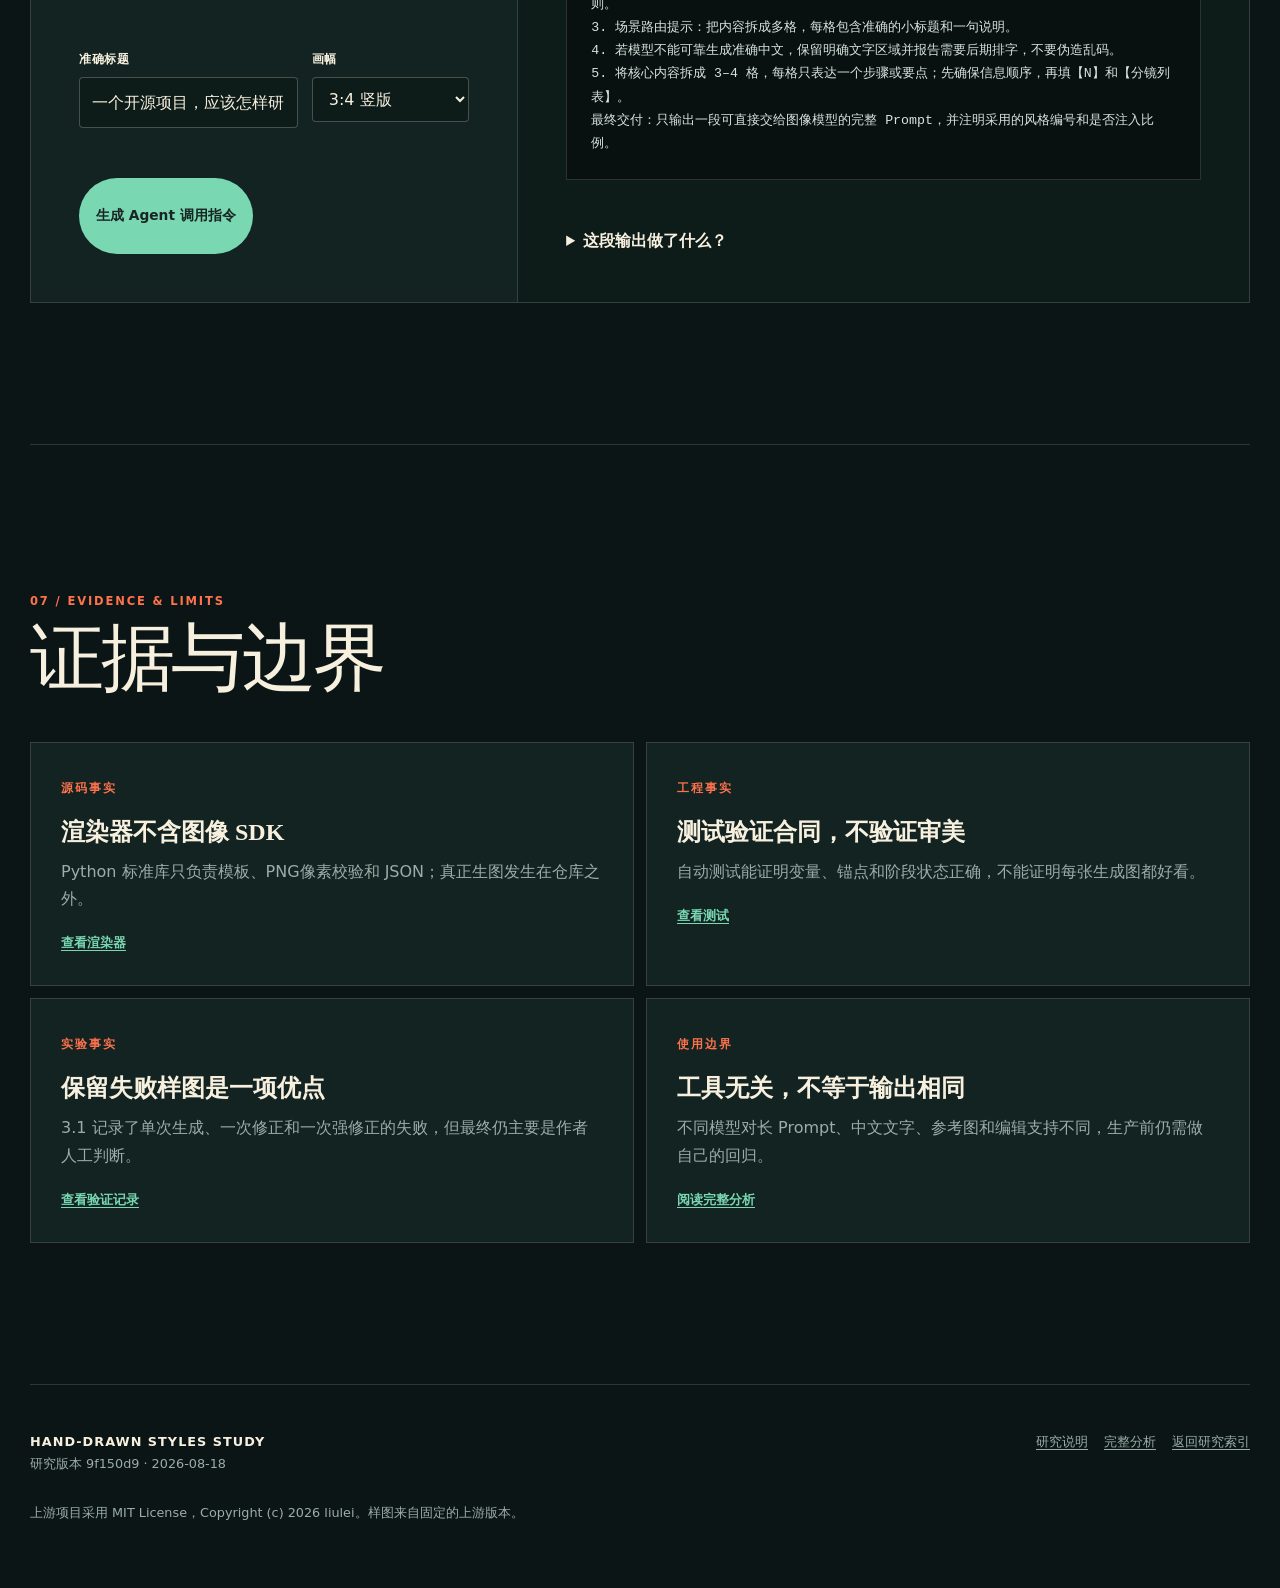
==== commit 0d55a962: "Add connected six-scene visual case" ====
--- a/projects/hand-drawn-styles/showcase/index.html
+++ b/projects/hand-drawn-styles/showcase/index.html
@@ -13,6 +13,7 @@
   <header class="topbar">
     <a class="brand" href="../../../"><span aria-hidden="true"></span>GITHUB CODE STUDY</a>
     <nav aria-label="页面导航">
+      <a href="#case-study">案例</a>
       <a href="#applied-assets">应用</a>
       <a href="#effects">效果</a>
       <a href="#how">原理</a>
@@ -29,7 +30,7 @@
         <h1 id="hero-title">不是新的生图模型，<br><em>是一套视觉风格合同。</em></h1>
         <p class="lede">它把“画成某种感觉”拆成可选择的风格、不可随意改写的配方、可校验的输入，以及必要时必须完成的多阶段编辑流程。</p>
         <div class="hero-actions">
-          <a class="button button-primary" href="#applied-assets">看内容资产</a>
+          <a class="button button-primary" href="#case-study">看完整案例</a>
           <a class="button" href="#workbench">试用日常场景路由</a>
         </div>
         <dl class="metrics" aria-label="项目能力摘要">
@@ -50,9 +51,158 @@
       <span>上游样图证明“能画成什么样”；我们生成的内容资产回答“为什么画、代表什么、应该放在哪里”。</span>
     </section>
 
+    <section class="section case-study" id="case-study" aria-labelledby="case-study-title">
+      <div class="section-heading">
+        <div><span>01 / CONNECTED CASE</span><h2 id="case-study-title">从混乱样图，<br>到可发布视觉系统</h2></div>
+        <p>这不是六张风格相似的插画，而是同一个研究项目的完整过程。每一幕都由上一幕的问题触发，并产生下一幕需要的输入。</p>
+      </div>
+
+      <div class="case-brief">
+        <article>
+          <span>BACKGROUND / 背景</span>
+          <h3>图片很多，却不像同一个项目。</h3>
+          <p>团队准备发布 Hand-drawn Styles 研究，但已有图片来自不同题材和画风，只能展示能力，无法建立项目自己的视觉叙事。</p>
+        </article>
+        <article>
+          <span>MISSION / 任务</span>
+          <h3>把一次研究变成可持续的视觉生产流程。</h3>
+          <p>同一位研究者必须完成问题定义、风格归档、任务路由、请求组装、失败复盘和成套发布。</p>
+        </article>
+        <article>
+          <span>CONTRACT / 连续性约束</span>
+          <h3>一个主角，一套色板，一条因果链。</h3>
+          <p>六幕固定深蓝服装、黑色发髻、暖白纸底与蓝橙色板；图片内不写字，准确叙事由页面文本承担。</p>
+        </article>
+      </div>
+
+      <div class="case-summary" aria-label="连续案例统计">
+        <div><strong>01</strong><span>固定主角</span></div>
+        <div><strong>06</strong><span>连续场景</span></div>
+        <div><strong>05</strong><span>因果转折</span></div>
+        <div><strong>01</strong><span>最终资产系统</span></div>
+      </div>
+
+      <div class="story-timeline">
+        <article class="story-scene">
+          <figure>
+            <img src="assets/generated/story-01-problem.png" width="1122" height="1402" loading="lazy" alt="同一位研究者坐在混乱的图片样张之间，手持两张风格明显不一致的图片进行比较">
+            <figcaption>同一主角 · Scene 01</figcaption>
+          </figure>
+          <div class="story-copy">
+            <span>SCENE 01 / PROBLEM</span>
+            <h3>先承认：这些图片彼此无关。</h3>
+            <p class="story-lede">研究者把两张结果并排拿起：一张像水彩，一张像扁平绘本；桌上还有涂鸦、3D和抽象图。单张都能看，但放在同一项目里没有共同身份。</p>
+            <dl>
+              <div><dt>发生原因</dt><dd>每次都从一句临时 Prompt 开始，没有风格真源。</dd></div>
+              <div><dt>当前行动</dt><dd>不再挑最好看的一张，而是先比较差异并定义问题。</dd></div>
+              <div><dt>得到结果</dt><dd>问题被明确为“缺少可检索、可复用的共同视觉语言”。</dd></div>
+            </dl>
+            <p class="story-bridge"><b>因此</b> 不能继续随机生成，下一步必须先建立风格档案。</p>
+          </div>
+        </article>
+
+        <article class="story-scene">
+          <figure>
+            <img src="assets/generated/project-cover.png" width="1122" height="1402" loading="lazy" alt="同一位研究者把散乱的图片提示卡整理进多个有序档案盒，卡片沿路径连接到一幅完成插画">
+            <figcaption>角色与画风锚点 · Scene 02</figcaption>
+          </figure>
+          <div class="story-copy">
+            <span>SCENE 02 / ARCHIVE</span>
+            <h3>把“感觉”整理成可以选择的档案。</h3>
+            <p class="story-lede">散乱图片被拆成构图、线条、色板、材质和禁用项，再收进统一档案。它们不再只是收藏夹里的灵感图，而是有身份的生产资产。</p>
+            <dl>
+              <div><dt>发生原因</dt><dd>知道图片不一致，还不足以指导下一次生成。</dd></div>
+              <div><dt>当前行动</dt><dd>将风格配方、样图和使用边界归档到单一真源。</dd></div>
+              <div><dt>得到结果</dt><dd>风格从模糊形容词变成可以被 Agent 选择的编号资产。</dd></div>
+            </dl>
+            <p class="story-bridge"><b>但是</b> 有档案不代表会选，下一步要回答“这个任务该用哪一种”。</p>
+          </div>
+        </article>
+
+        <article class="story-scene">
+          <figure>
+            <img src="assets/generated/story-03-route.png" width="1122" height="1402" loading="lazy" alt="同一位研究者站在风格卡墙前，一手拿内容任务卡，一手选择唯一的橙色风格卡">
+            <figcaption>同一主角与服装 · Scene 03</figcaption>
+          </figure>
+          <div class="story-copy">
+            <span>SCENE 03 / ROUTE</span>
+            <h3>不是选最喜欢的，而是选最适合任务的。</h3>
+            <p class="story-lede">研究者拿着“研究项目封面”任务卡，在风格墙中选择一张珊瑚橙配方。内容目的成为路由条件，个人偏好不再是唯一依据。</p>
+            <dl>
+              <div><dt>发生原因</dt><dd>解释流程、建立识别和讲人物故事需要不同视觉职责。</dd></div>
+              <div><dt>当前行动</dt><dd>用“要看懂、要记住、要感受”匹配对应风格。</dd></div>
+              <div><dt>得到结果</dt><dd>任务卡和风格卡形成一对明确输入。</dd></div>
+            </dl>
+            <p class="story-bridge"><b>接下来</b> 两张卡仍不能直接出图，还需要完整规则和确定性组装。</p>
+          </div>
+        </article>
+
+        <article class="story-scene">
+          <figure>
+            <img src="assets/generated/story-04-assemble.png" width="1122" height="1402" loading="lazy" alt="同一位研究者把内容卡和橙色风格卡放入两个输入槽，规则卡通过蓝橙路径连接到一幅完成插画">
+            <figcaption>内容 + 风格 + 规则 · Scene 04</figcaption>
+          </figure>
+          <div class="story-copy">
+            <span>SCENE 04 / ASSEMBLE</span>
+            <h3>把内容和风格组装成正式生成合同。</h3>
+            <p class="story-lede">内容卡与风格卡进入不同输入槽，固定规则卡负责补齐构图、色板和禁用项，最后才交给图像模型。过程看起来像组装，而不是许愿。</p>
+            <dl>
+              <div><dt>发生原因</dt><dd>只写“画成某某风”仍会被模型自由解释。</dd></div>
+              <div><dt>当前行动</dt><dd>原样提取配方、填入变量、校验锚点并生成调用包。</dd></div>
+              <div><dt>得到结果</dt><dd>同一输入可以被重复执行，内容和视觉规则互不污染。</dd></div>
+            </dl>
+            <p class="story-bridge"><b>然而</b> 正式流程也会失败，下一幕必须让失败变成规则的一部分。</p>
+          </div>
+        </article>
+
+        <article class="story-scene">
+          <figure>
+            <img src="assets/generated/story-05-review.png" width="1122" height="1402" loading="lazy" alt="同一位研究者在证据墙上并排保留失败图和修正图，用箭头把橙色证据卡连接到新的规则卡">
+            <figcaption>失败不是垃圾 · Scene 05</figcaption>
+          </figure>
+          <div class="story-copy">
+            <span>SCENE 05 / REVIEW</span>
+            <h3>不删除失败图，把它写回规则。</h3>
+            <p class="story-lede">第一张结果过于统一，缺少目标风格的局部节奏。研究者把它和修正图并排保留，再用一张橙色证据卡把缺陷连接到更新后的规则。</p>
+            <dl>
+              <div><dt>发生原因</dt><dd>Prompt正确不等于输出一定合格，模型仍有生成惯性。</dd></div>
+              <div><dt>当前行动</dt><dd>保存失败、描述差距、增加门禁并做下一轮回归。</dd></div>
+              <div><dt>得到结果</dt><dd>失败从一次性损耗变成后续生成可复用的知识。</dd></div>
+            </dl>
+            <p class="story-bridge"><b>直到</b> 不同用途的图片都能遵守同一视觉语言，项目才具备发布条件。</p>
+          </div>
+        </article>
+
+        <article class="story-scene">
+          <figure>
+            <img src="assets/generated/story-06-publish.png" width="1122" height="1402" loading="lazy" alt="同一位研究者站在成套视觉资产展示墙前，墙上有封面、流程图、故事图和分享卡，桌面保留风格档案盒和规则卡">
+            <figcaption>一套系统，多种用途 · Scene 06</figcaption>
+          </figure>
+          <div class="story-copy">
+            <span>SCENE 06 / PUBLISH</span>
+            <h3>最后得到的不是一张图，而是一套系统。</h3>
+            <p class="story-lede">封面负责让人记住，流程图负责让人看懂，故事图负责让人感受，分享卡负责传播。用途不同，但主角、色板、纸面和视觉语法一致。</p>
+            <dl>
+              <div><dt>发生原因</dt><dd>研究项目需要持续更新，而不是发布后就停止。</dd></div>
+              <div><dt>当前行动</dt><dd>将成套资产与档案、规则和失败证据一起交付。</dd></div>
+              <div><dt>最终结果</dt><dd>新内容可以沿同一路由与合同继续扩展，无需重新发明画风。</dd></div>
+            </dl>
+            <p class="story-bridge story-complete"><b>闭环</b> 图片从孤立装饰，变成有背景、有因果、可持续复用的视觉系统。</p>
+          </div>
+        </article>
+      </div>
+
+      <div class="case-outcome">
+        <div><span>BEFORE</span><strong>每次临时找图、临时写 Prompt</strong></div>
+        <div aria-hidden="true">→</div>
+        <div><span>AFTER</span><strong>背景 → 路由 → 合同 → 回归 → 成套资产</strong></div>
+        <a class="button" href="assets/generated/STORY.md">查看完整故事设定与逐幕 Prompt</a>
+      </div>
+    </section>
+
     <section class="section applied-assets" id="applied-assets" aria-labelledby="applied-assets-title">
       <div class="section-heading">
-        <div><span>01 / APPLIED ASSETS</span><h2 id="applied-assets-title">同一项研究，<br>三种图片职责</h2></div>
+        <div><span>02 / APPLIED ASSETS</span><h2 id="applied-assets-title">同一项研究，<br>三种图片职责</h2></div>
         <p>下面三张图片由本项目直接使用 ChatGPT ImageGen 生成。它们不再是随机风格样图，而是分别服务于“记住项目、看懂原理、感受过程”。准确标题与解释保留在 HTML 中，图片只负责视觉转译。</p>
       </div>
       <div class="asset-role-grid">
@@ -117,7 +267,7 @@
 
     <section class="section" id="effects" aria-labelledby="effects-title">
       <div class="section-heading">
-        <div><span>02 / EFFECTS</span><h2 id="effects-title">真实效果先于概念</h2></div>
+        <div><span>03 / EFFECTS</span><h2 id="effects-title">真实效果先于概念</h2></div>
         <p>以下均为上游仓库随配方保存的样图，不是我们重新生成或挑选的第三方图片。它们证明的是风格覆盖面，不代表不同模型每次都会得到完全相同的输出。</p>
       </div>
       <div class="filter-bar" role="group" aria-label="筛选样图">
@@ -174,7 +324,7 @@
 
     <section class="section architecture" id="how" aria-labelledby="how-title">
       <div class="section-heading">
-        <div><span>03 / HOW IT WORKS</span><h2 id="how-title">五层实现，一层真正出图</h2></div>
+        <div><span>04 / HOW IT WORKS</span><h2 id="how-title">五层实现，一层真正出图</h2></div>
         <p>最容易产生误解的是把它当成一个图片生成器。源码恰好证明相反：仓库负责生成之前的路由、知识和调用合同。</p>
       </div>
       <ol class="stack" aria-label="实现层次">
@@ -215,7 +365,7 @@
 
     <section class="section meaning" id="meaning" aria-labelledby="meaning-title">
       <div class="section-heading">
-        <div><span>04 / WHY IT MATTERS TO US</span><h2 id="meaning-title">我们的扩展，是场景路由</h2></div>
+        <div><span>05 / WHY IT MATTERS TO US</span><h2 id="meaning-title">我们的扩展，是场景路由</h2></div>
         <p>上游已经回答“这种风格怎么画”。我们不应该再维护一份色板和线条规则，而应回答“研究与日常内容什么时候适合用它”。</p>
       </div>
       <div class="scenario-map">
@@ -233,7 +383,7 @@
 
     <section class="section workbench" id="workbench" aria-labelledby="workbench-title">
       <div class="section-heading">
-        <div><span>05 / DAILY ROUTER</span><h2 id="workbench-title">日常场景调用工作台</h2></div>
+        <div><span>06 / DAILY ROUTER</span><h2 id="workbench-title">日常场景调用工作台</h2></div>
         <p>这里演示我们新增的轻量扩展：先选用途，再得到推荐风格和一段可以交给 Agent 的调用指令。它不会伪装成图像模型，也不会复制上游配方。</p>
       </div>
       <div class="workbench-shell">
@@ -293,7 +443,7 @@
 
     <section class="section evidence" aria-labelledby="evidence-title">
       <div class="section-heading compact">
-        <div><span>06 / EVIDENCE & LIMITS</span><h2 id="evidence-title">证据与边界</h2></div>
+        <div><span>07 / EVIDENCE & LIMITS</span><h2 id="evidence-title">证据与边界</h2></div>
       </div>
       <div class="evidence-grid">
         <article><span>源码事实</span><h3>渲染器不含图像 SDK</h3><p>Python 标准库只负责模板、PNG像素校验和 JSON；真正生图发生在仓库之外。</p><a href="../upstream/scripts/render_prompt.py">查看渲染器</a></article>
--- a/projects/hand-drawn-styles/showcase/styles.css
+++ b/projects/hand-drawn-styles/showcase/styles.css
@@ -62,6 +62,42 @@
 .thesis p { margin: 0; max-width: 900px; font: clamp(1.5rem,3vw,2.45rem)/1.25 Georgia, "Noto Serif SC", serif; }
 .thesis strong { color: var(--mint); }
 .thesis > span { color: var(--muted); font-size: .9rem; }
+
+.case-study { position: relative; }
+.case-brief { display: grid; grid-template-columns: repeat(3,minmax(0,1fr)); gap: 12px; }
+.case-brief article { min-height: 240px; padding: 28px; border: 1px solid var(--line); background: var(--surface); }
+.case-brief article > span, .story-copy > span, .case-outcome span { color: var(--orange); font-size: .68rem; font-weight: 900; letter-spacing: .14em; }
+.case-brief h3 { margin: 24px 0 12px; font: 700 1.55rem/1.08 Georgia, "Noto Serif SC", serif; }
+.case-brief p { margin: 0; color: var(--muted); }
+.case-summary { display: grid; grid-template-columns: repeat(4,minmax(0,1fr)); gap: 1px; margin-top: 12px; padding: 1px; background: var(--line); }
+.case-summary div { display: grid; gap: 4px; padding: 18px 22px; background: #0d1b19; }
+.case-summary strong { color: var(--yellow); font: 700 1.8rem/1 Georgia, serif; }
+.case-summary span { color: var(--muted); font-size: .74rem; }
+.story-timeline { position: relative; display: grid; gap: 32px; margin-top: 64px; }
+.story-timeline::before { content: ""; position: absolute; top: 0; bottom: 0; left: 50%; width: 1px; background: linear-gradient(var(--orange), var(--mint)); opacity: .55; }
+.story-scene { position: relative; display: grid; grid-template-columns: minmax(0,1fr) minmax(0,1fr); gap: 64px; align-items: center; }
+.story-scene::before { content: ""; position: absolute; z-index: 2; left: 50%; top: 50%; width: 13px; aspect-ratio: 1; border: 4px solid var(--bg); border-radius: 50%; background: var(--orange); transform: translate(-50%,-50%); }
+.story-scene:nth-child(even)::before { background: var(--mint); }
+.story-scene figure { min-width: 0; margin: 0; padding: 10px; color: var(--paper-ink); background: var(--paper); border: 1px solid #d9cbb3; transform: rotate(-.35deg); }
+.story-scene:nth-child(even) figure { order: 2; transform: rotate(.35deg); }
+.story-scene figure img { width: 100%; max-height: 590px; aspect-ratio: 4/5; object-fit: cover; object-position: center; background: #eee7d9; }
+.story-scene figure figcaption { padding: 10px 4px 2px; color: #796f60; font-size: .68rem; font-weight: 800; letter-spacing: .04em; }
+.story-copy { min-width: 0; padding: clamp(28px,4vw,48px); border: 1px solid var(--line); border-radius: 4px var(--radius) 4px var(--radius); background: var(--surface); }
+.story-scene:nth-child(even) .story-copy { order: 1; }
+.story-copy h3 { margin: 18px 0 14px; font: 700 clamp(1.9rem,3vw,2.8rem)/1.02 Georgia, "Noto Serif SC", serif; }
+.story-lede { color: #c6d1cc; font-size: .96rem; }
+.story-copy dl { display: grid; gap: 9px; margin: 26px 0 0; }
+.story-copy dl div { display: grid; grid-template-columns: 76px 1fr; gap: 14px; padding-top: 10px; border-top: 1px solid var(--line); }
+.story-copy dt { color: var(--mint); font-size: .72rem; font-weight: 850; }
+.story-copy dd { margin: 0; color: var(--muted); font-size: .82rem; }
+.story-bridge { margin: 24px 0 0; padding: 14px 16px; color: #e1e8e4; background: rgba(255,114,76,.08); border-left: 3px solid var(--orange); font-size: .84rem; }
+.story-bridge b { color: var(--orange); }
+.story-complete { background: rgba(121,215,178,.09); border-left-color: var(--mint); }
+.story-complete b { color: var(--mint); }
+.case-outcome { display: grid; grid-template-columns: 1fr auto 1fr auto; gap: 22px; align-items: center; margin-top: 34px; padding: 28px; border: 1px solid var(--mint); background: rgba(121,215,178,.05); }
+.case-outcome > div:not([aria-hidden]) { display: grid; gap: 4px; }
+.case-outcome > div[aria-hidden] { color: var(--yellow); font: 700 2rem Georgia, serif; }
+.case-outcome strong { font: 700 1.12rem Georgia, "Noto Serif SC", serif; }
 
 .applied-assets { position: relative; }
 .asset-role-grid { display: grid; grid-template-columns: repeat(3,minmax(0,1fr)); gap: 16px; }
@@ -179,6 +215,12 @@
   .hero { grid-template-columns: 1fr .65fr; min-height: auto; }
   .metrics { grid-template-columns: repeat(2,minmax(0,1fr)); }
   .gallery { grid-template-columns: repeat(3,minmax(0,1fr)); }
+  .case-brief { grid-template-columns: 1fr; }
+  .case-brief article { min-height: 0; }
+  .story-scene { gap: 42px; }
+  .story-copy { padding: 28px; }
+  .case-outcome { grid-template-columns: 1fr auto 1fr; }
+  .case-outcome .button { grid-column: 1/-1; width: max-content; }
   .asset-role-grid { grid-template-columns: 1fr; }
   .asset-role-card { display: grid; grid-template-columns: minmax(250px,.7fr) minmax(0,1fr); }
   .asset-provenance { grid-template-columns: 1fr auto 1fr; }
@@ -197,6 +239,17 @@
   .hero-copy { order: 1; }
   .hero-visual { order: 2; width: min(92%, 430px); justify-self: center; }
   .thesis, .section-heading, .guardrail { grid-template-columns: 1fr; }
+  .case-summary { grid-template-columns: repeat(2,minmax(0,1fr)); }
+  .story-timeline { gap: 46px; margin-top: 48px; padding-left: 16px; }
+  .story-timeline::before { left: 0; }
+  .story-scene { grid-template-columns: minmax(0,1fr); gap: 12px; }
+  .story-scene::before { left: -16px; top: 24px; }
+  .story-scene figure, .story-scene:nth-child(even) figure { order: 1; transform: none; }
+  .story-copy, .story-scene:nth-child(even) .story-copy { order: 2; }
+  .story-scene figure img { max-height: none; }
+  .case-outcome { grid-template-columns: 1fr; }
+  .case-outcome > div[aria-hidden] { transform: rotate(90deg); transform-origin: center; width: max-content; }
+  .case-outcome .button { grid-column: auto; }
   .gallery { grid-template-columns: repeat(2,minmax(0,1fr)); }
   .contract-grid, .evidence-grid { grid-template-columns: minmax(0,1fr); }
   .asset-role-card { display: block; }
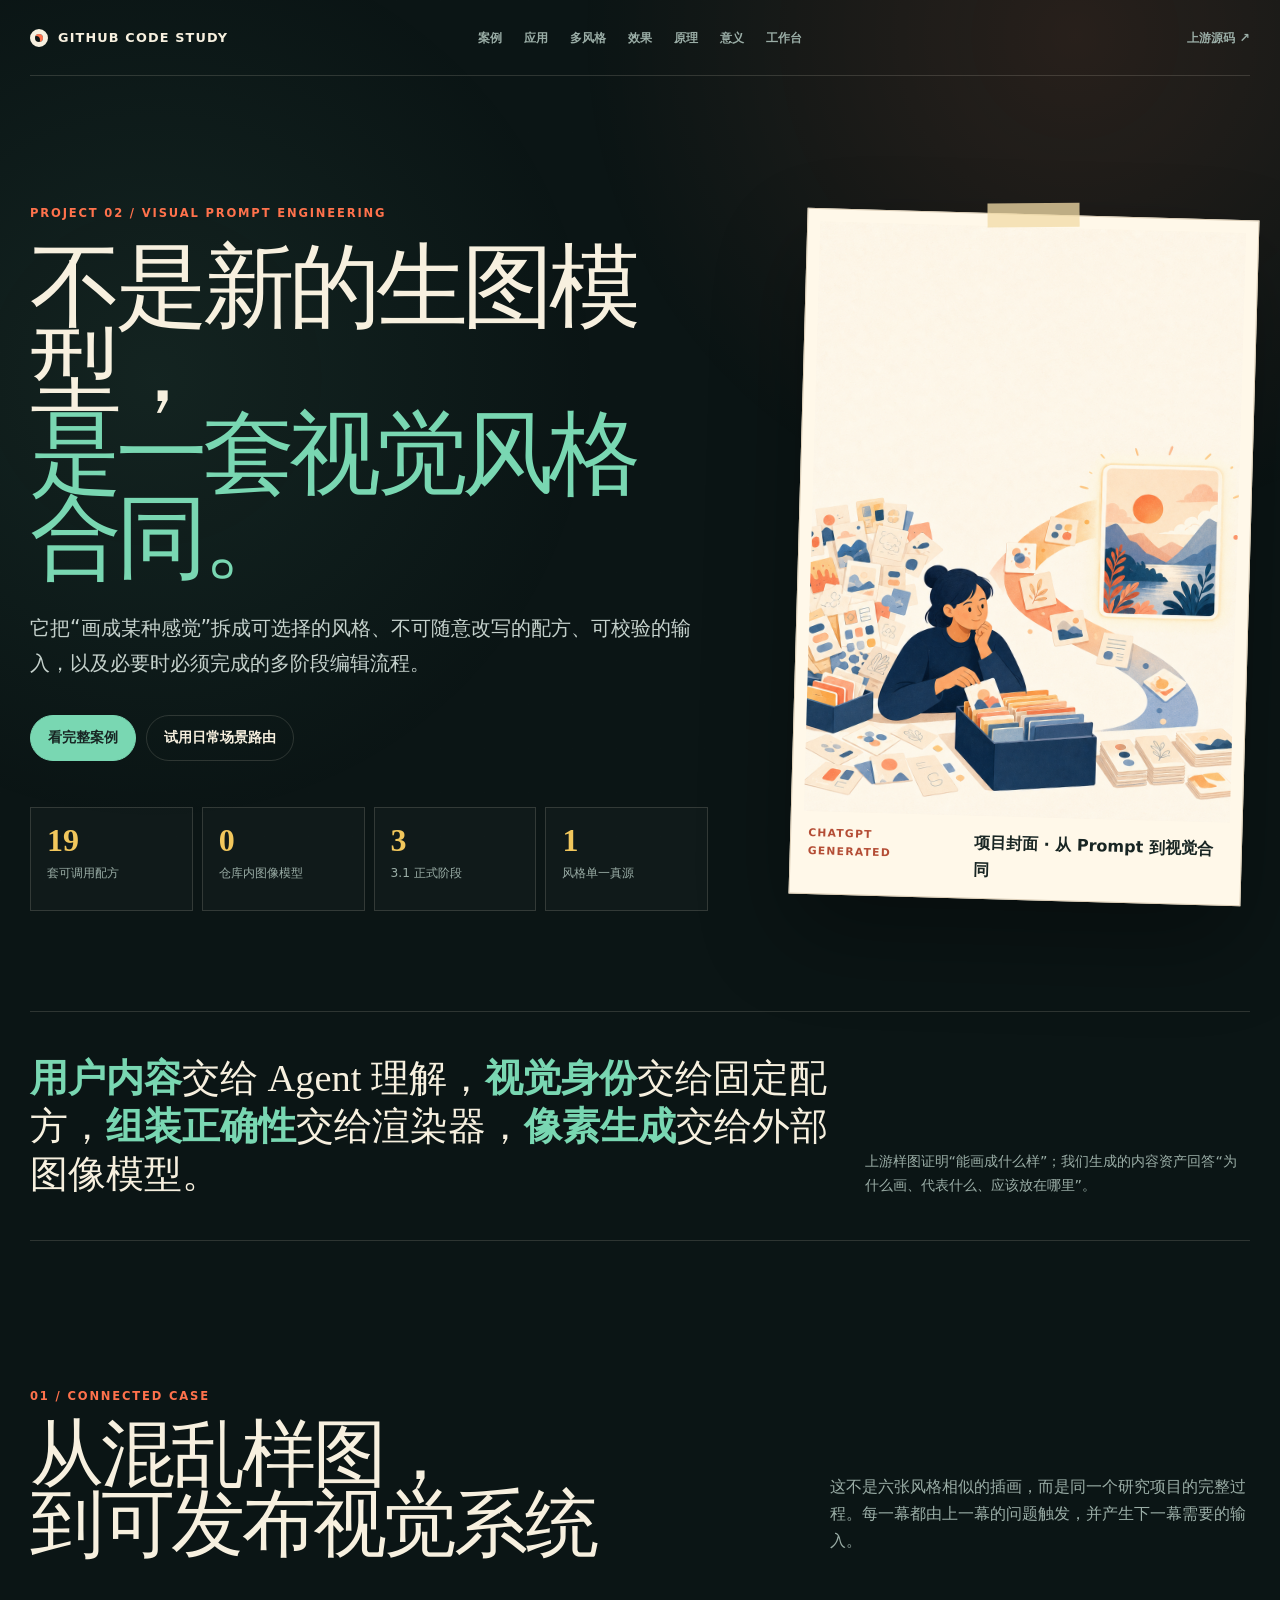
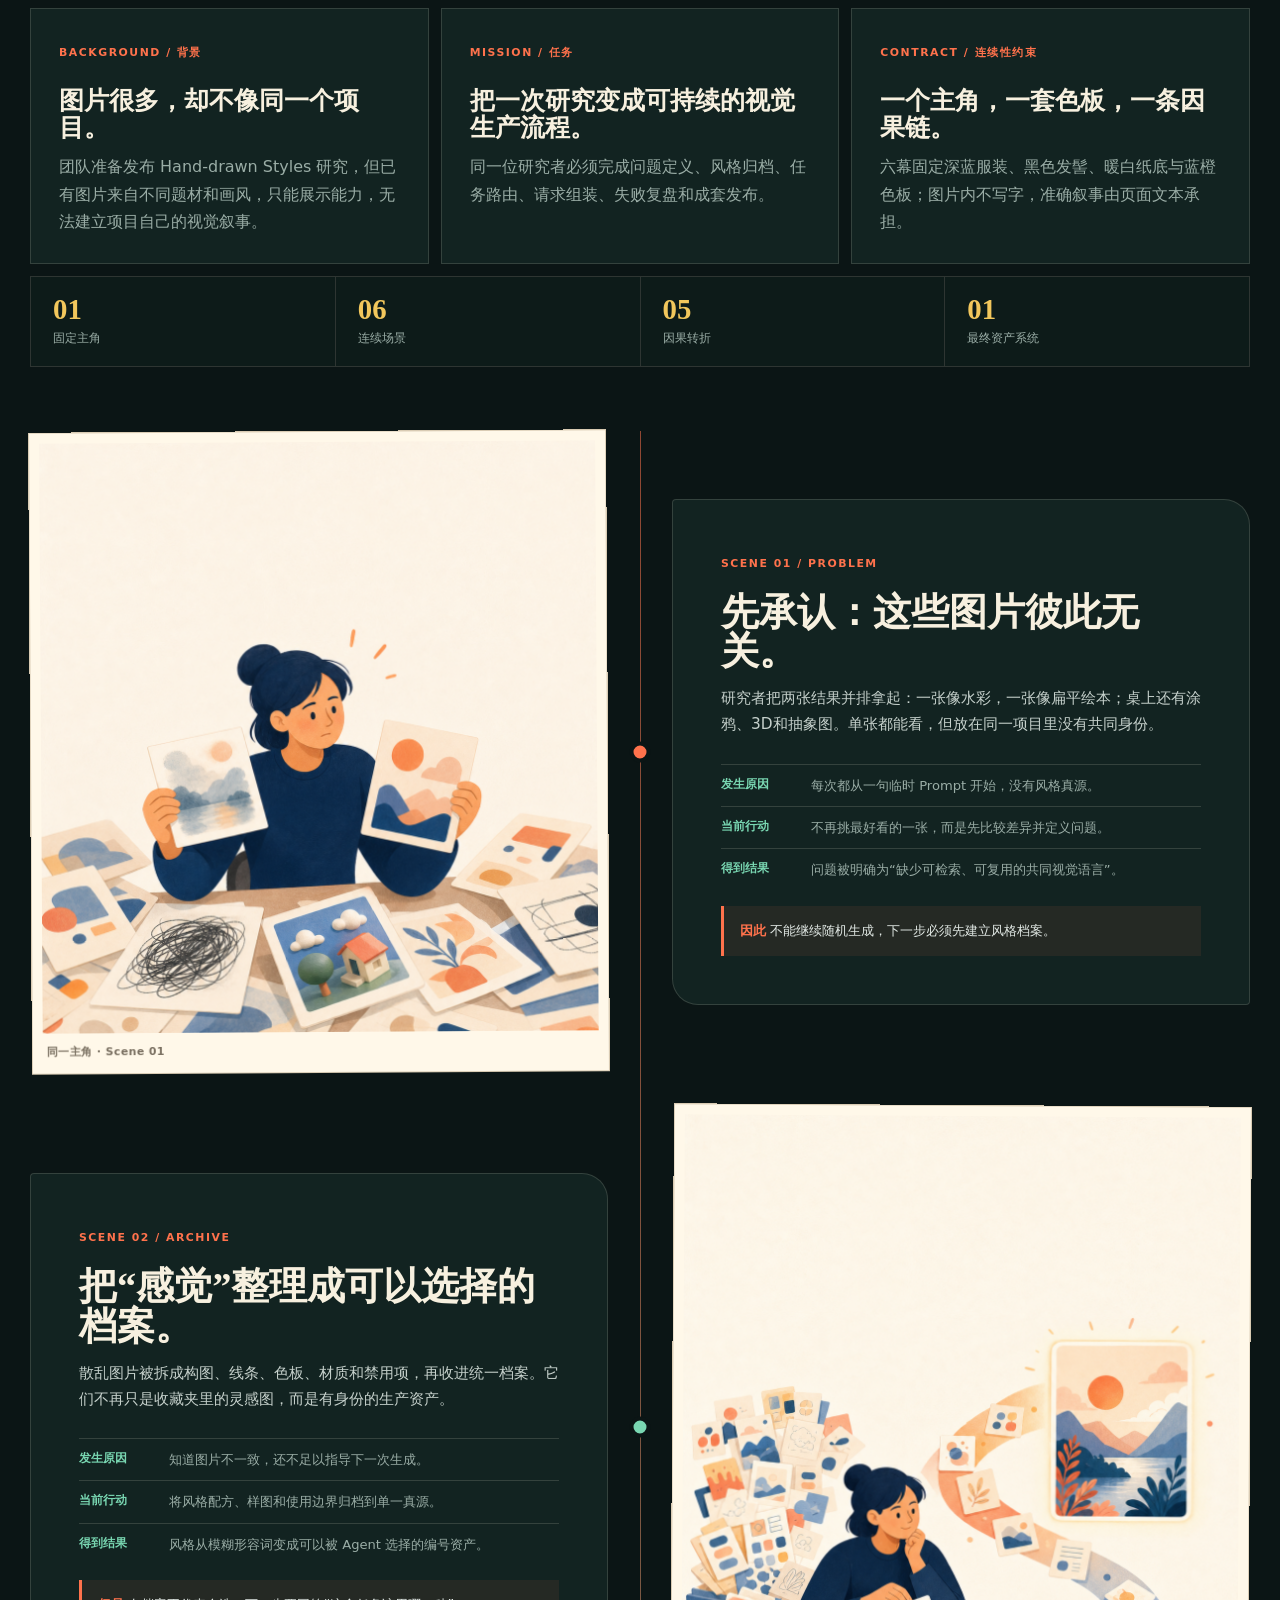
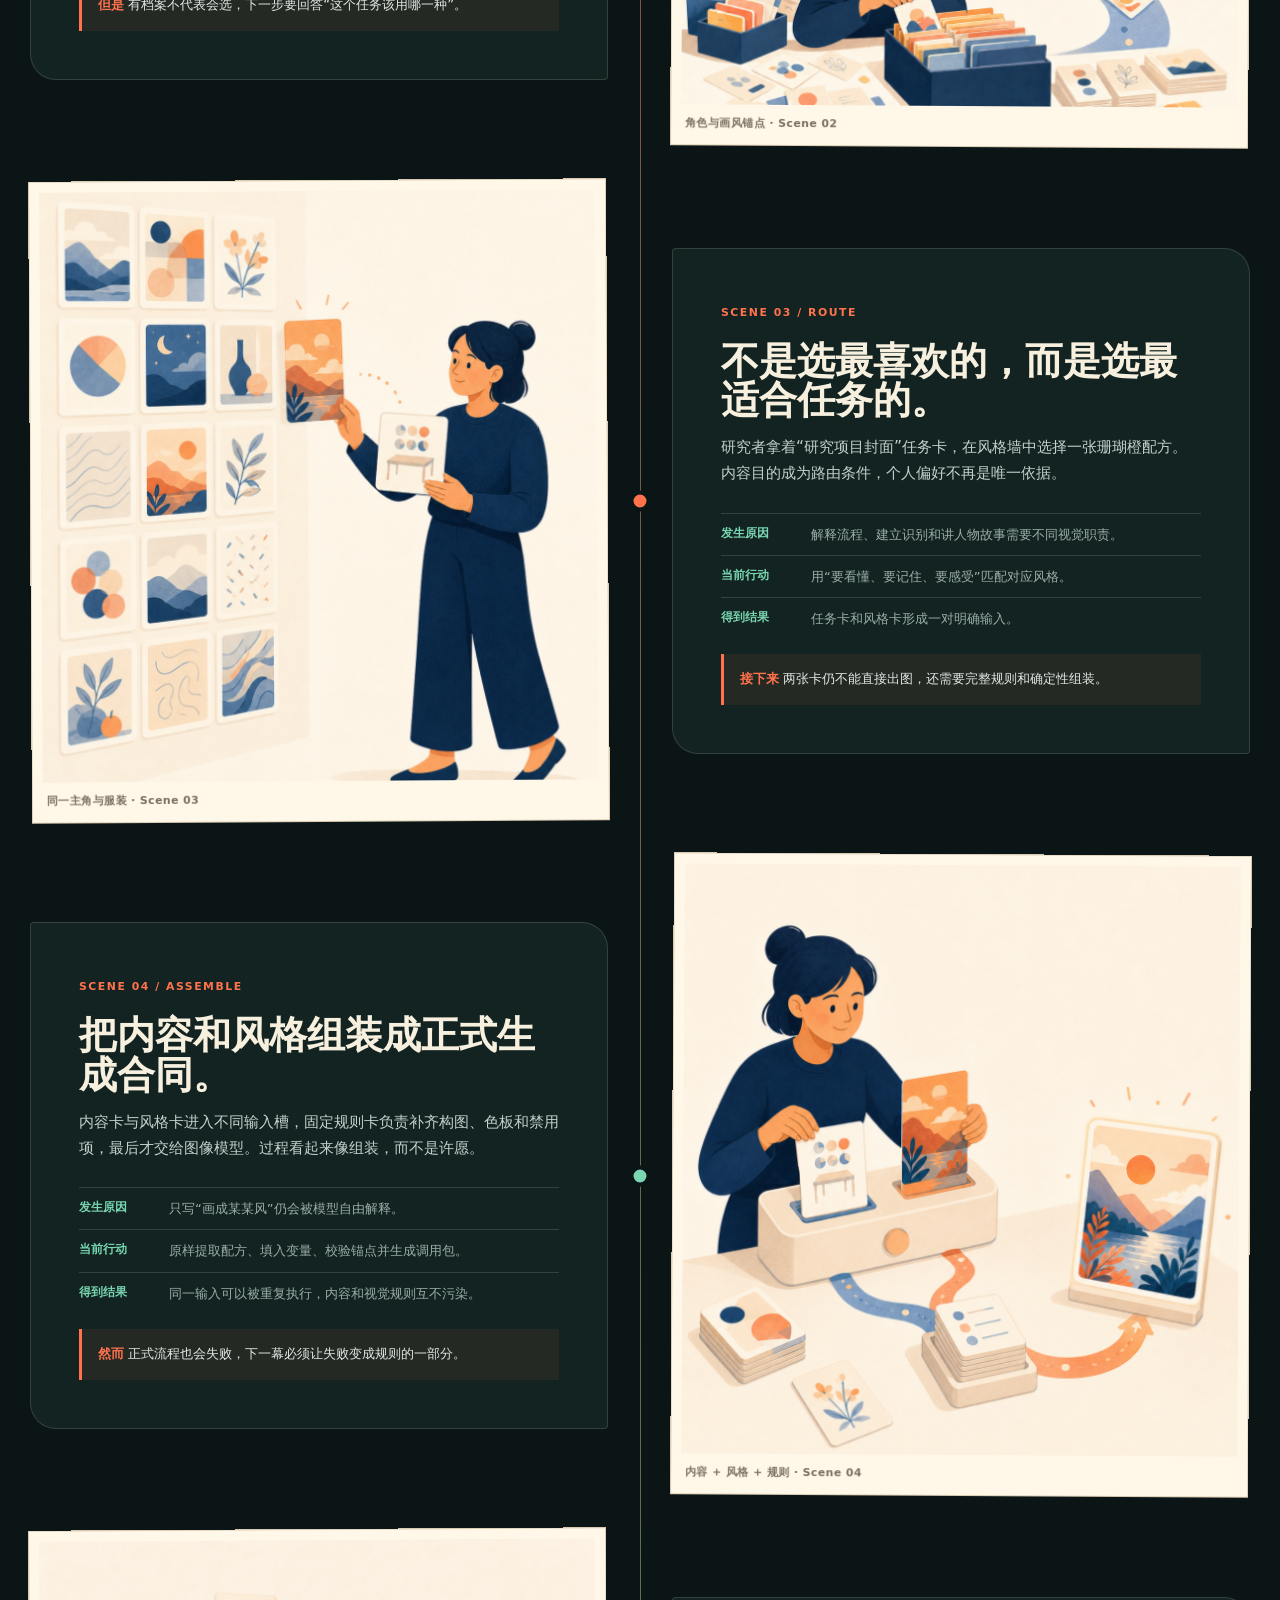
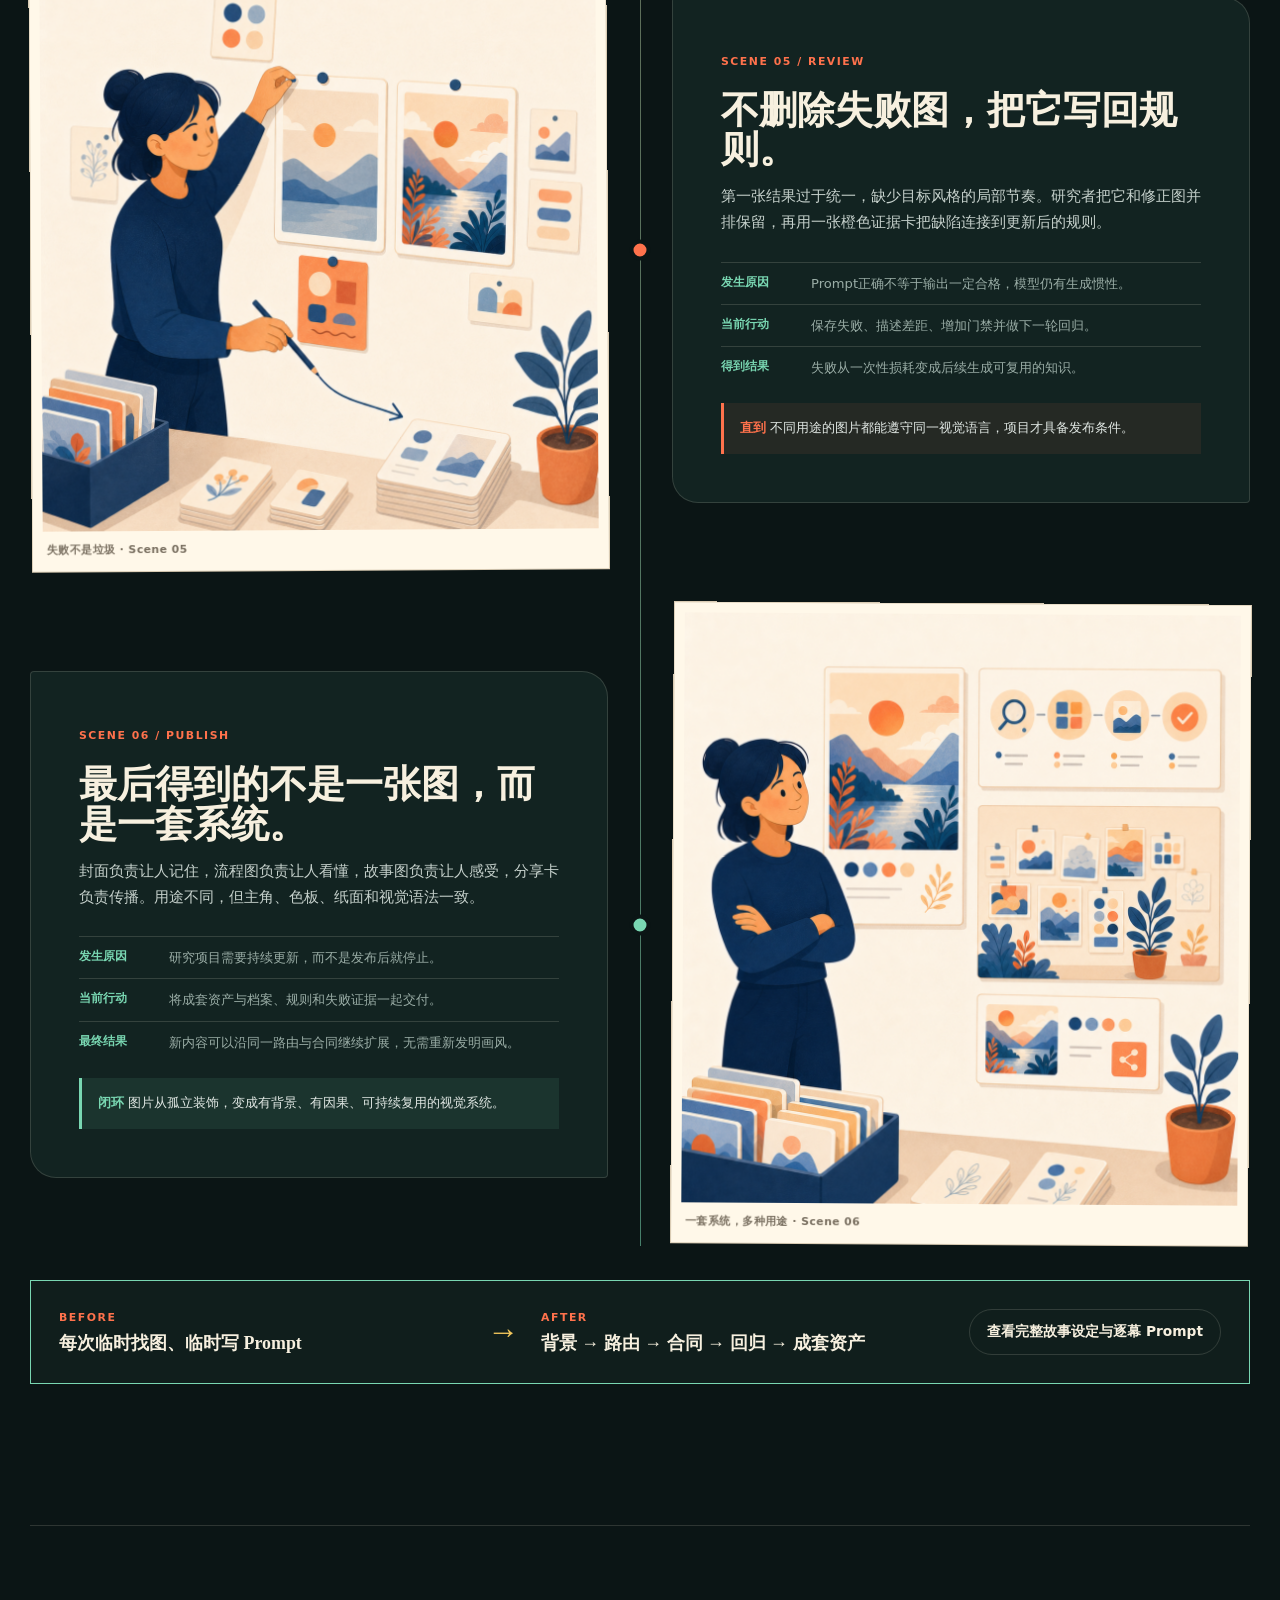
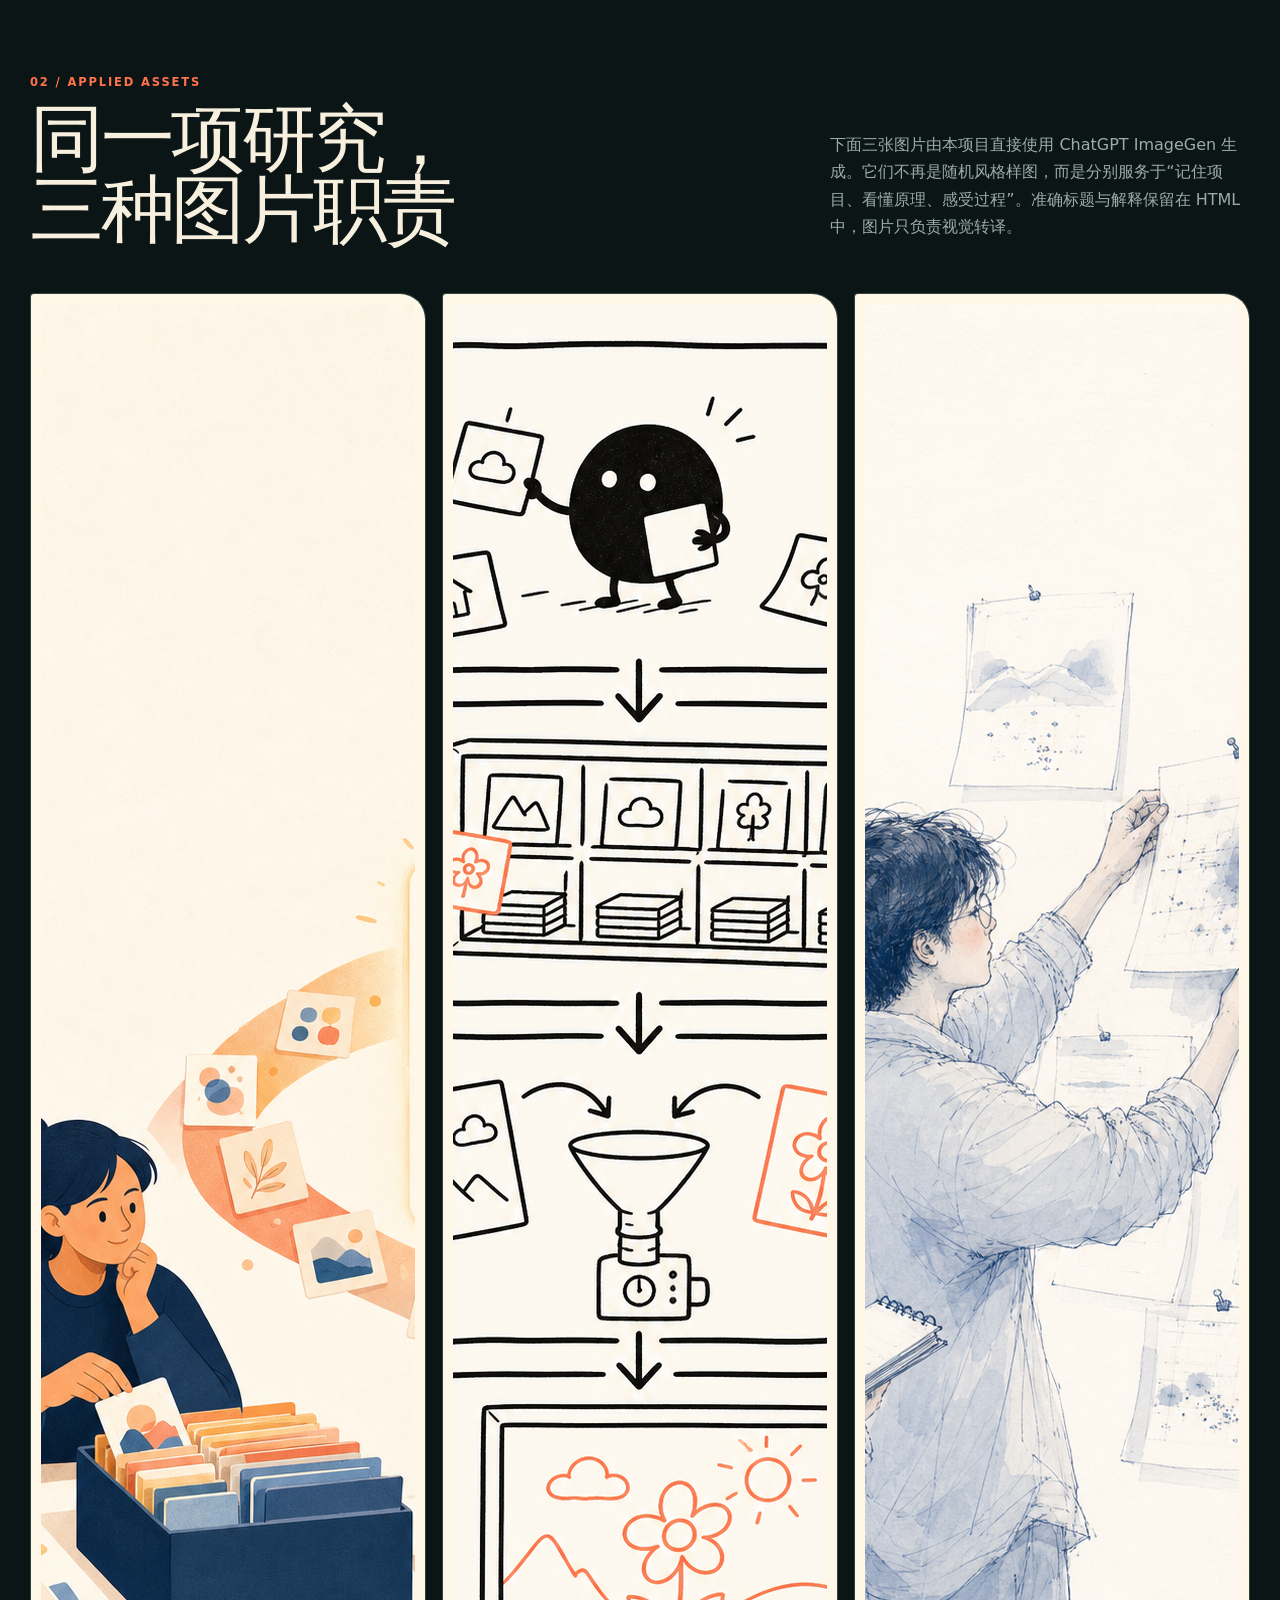
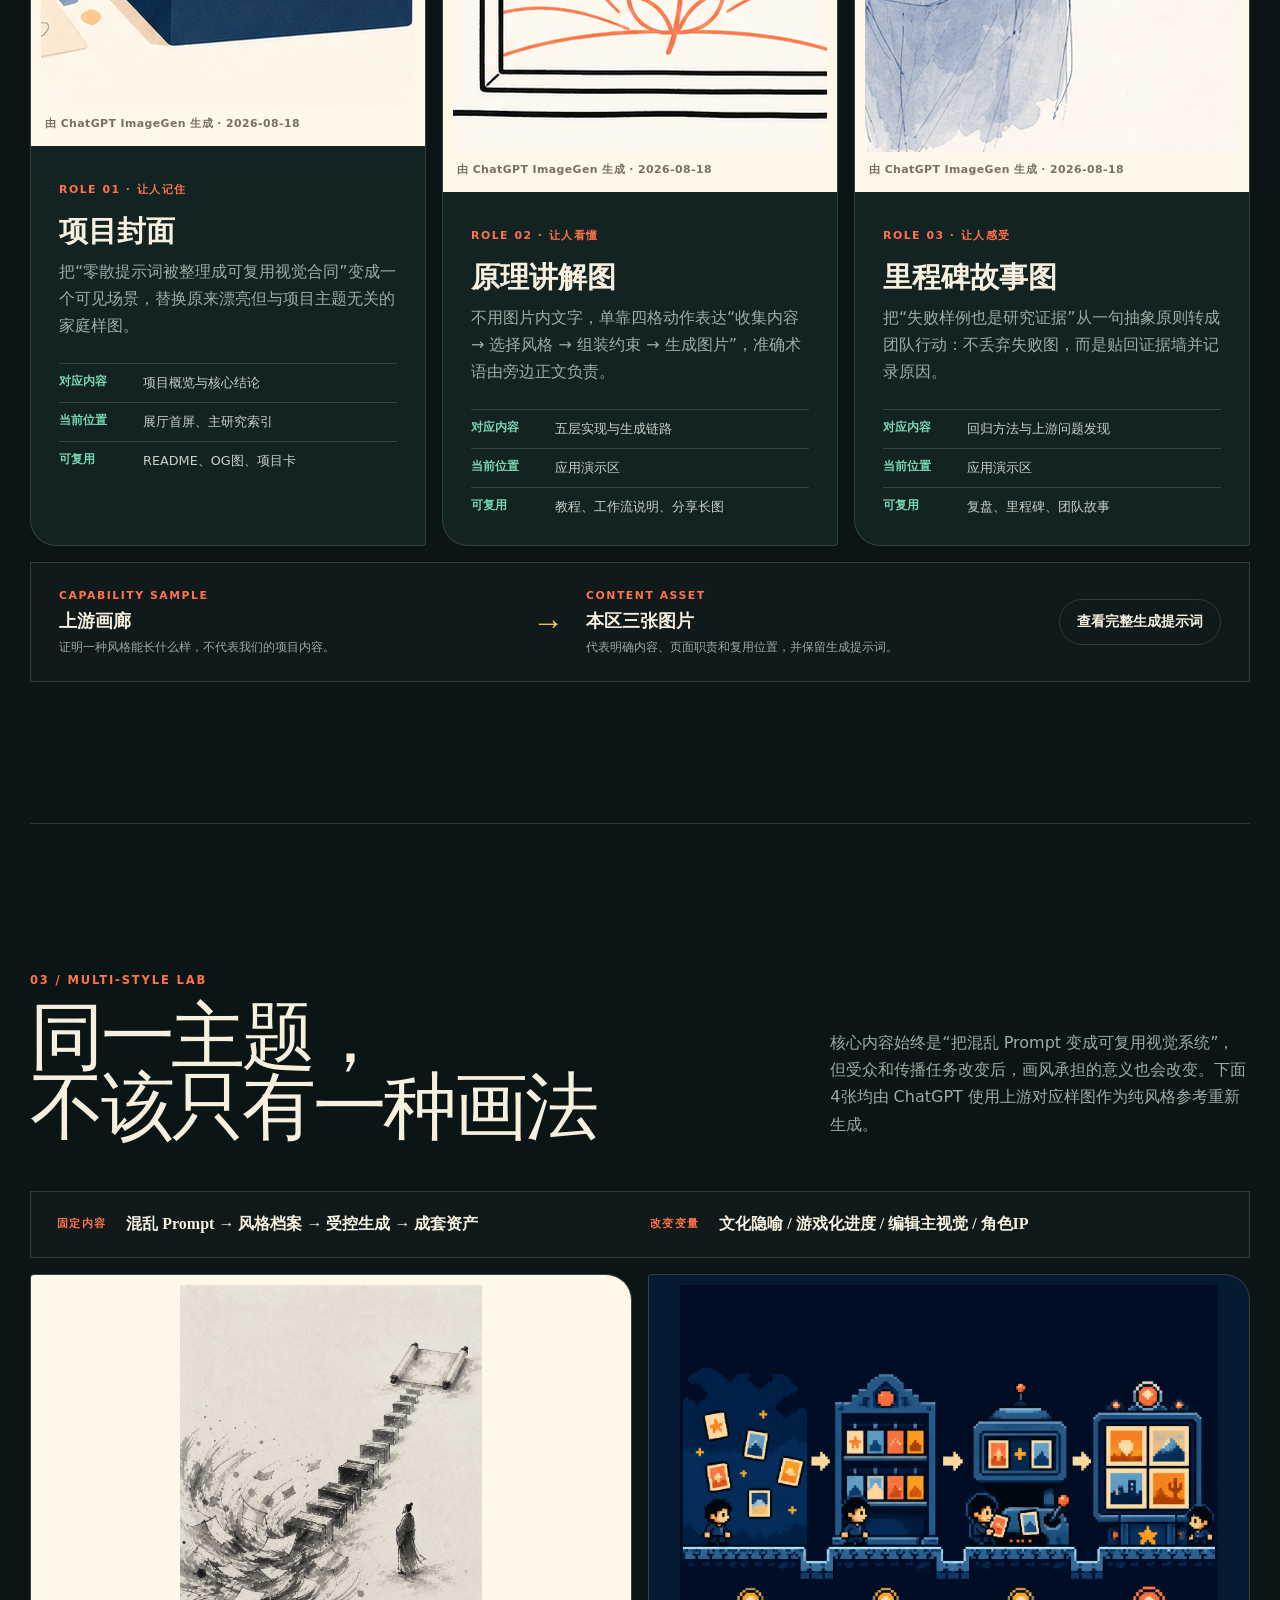
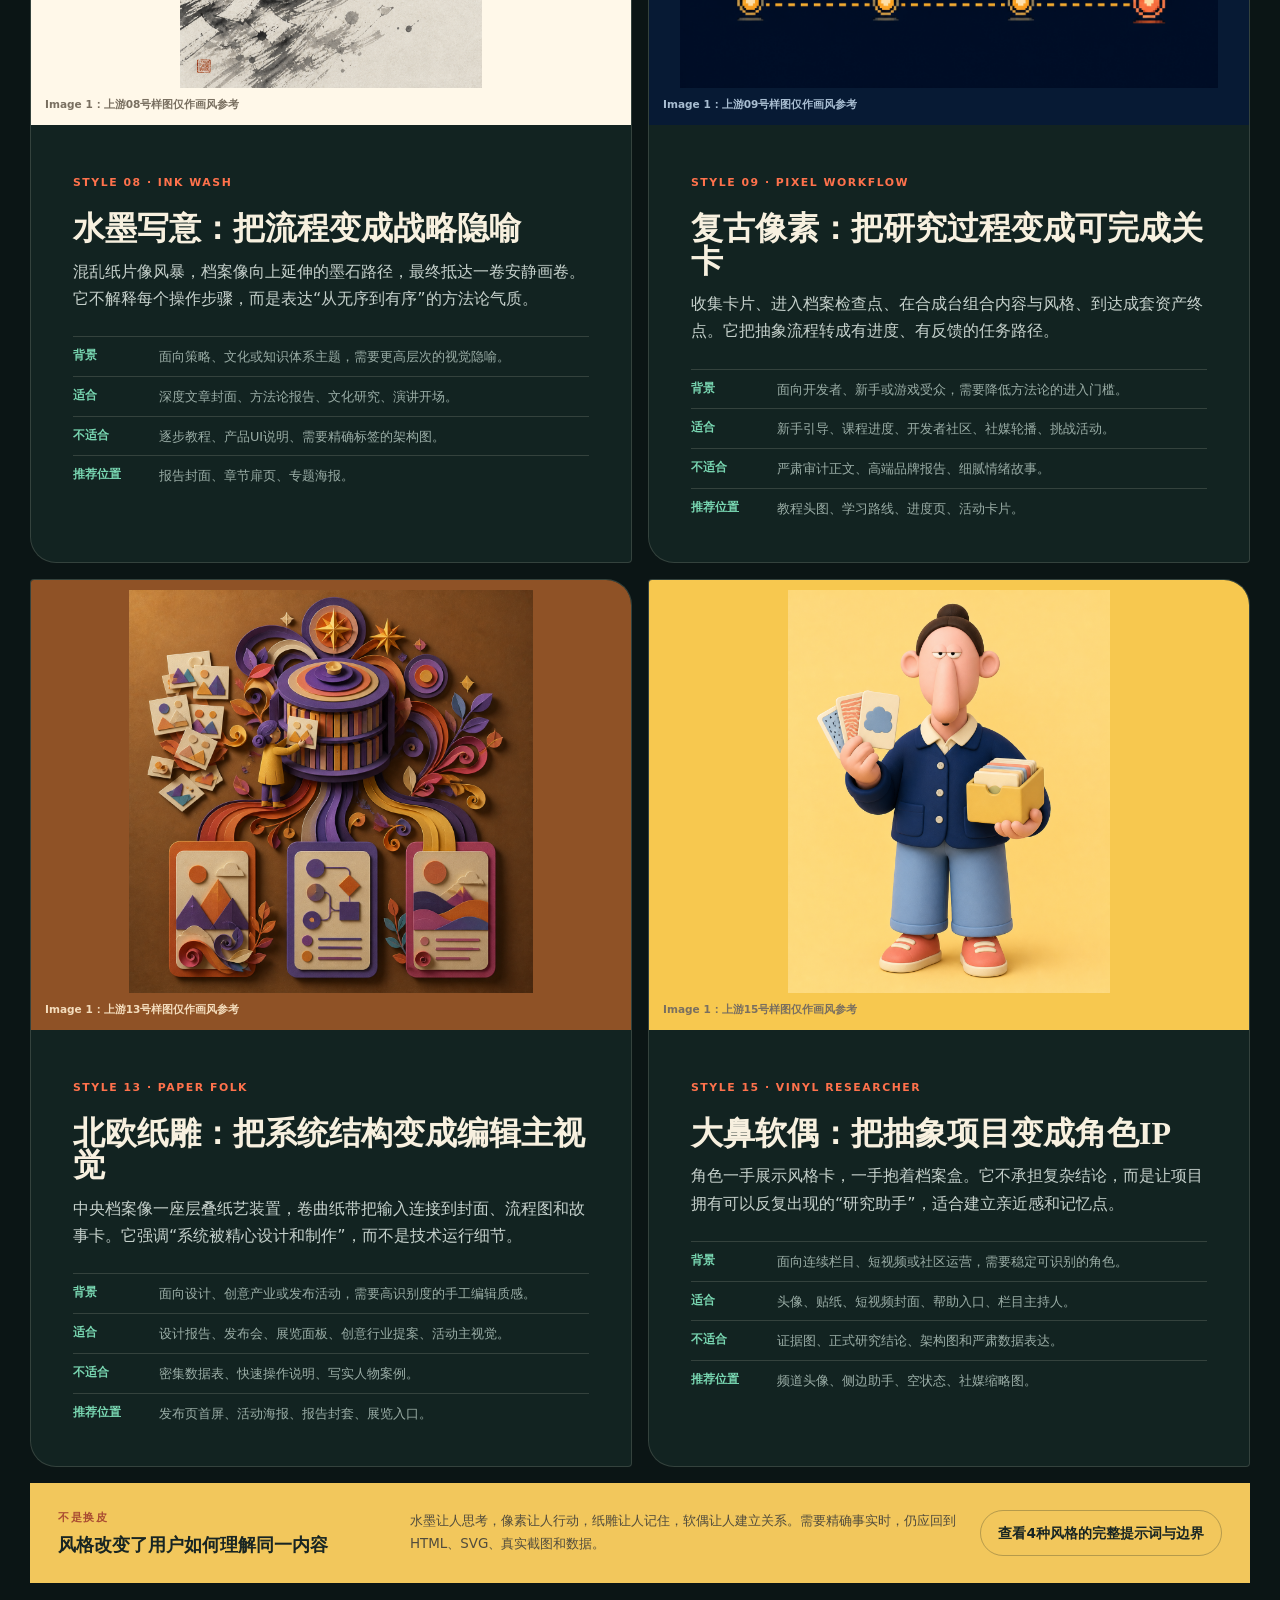
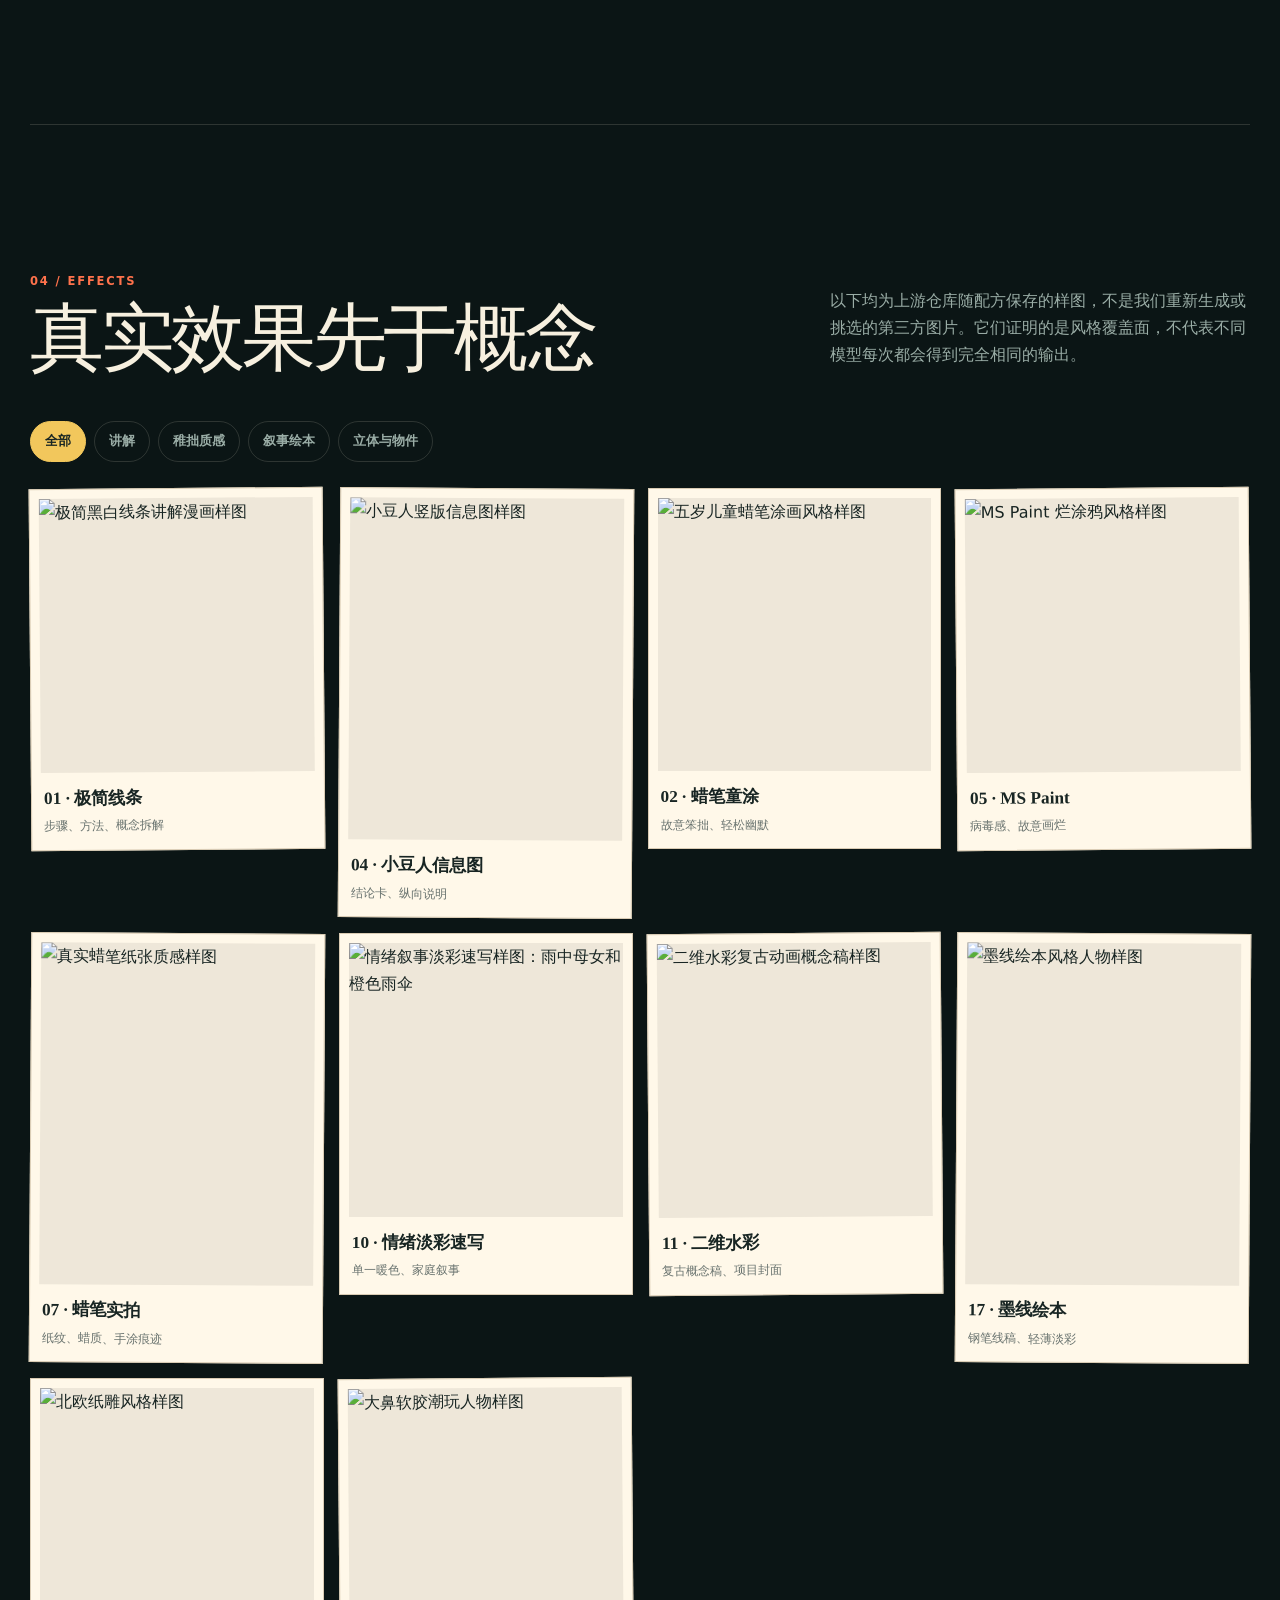
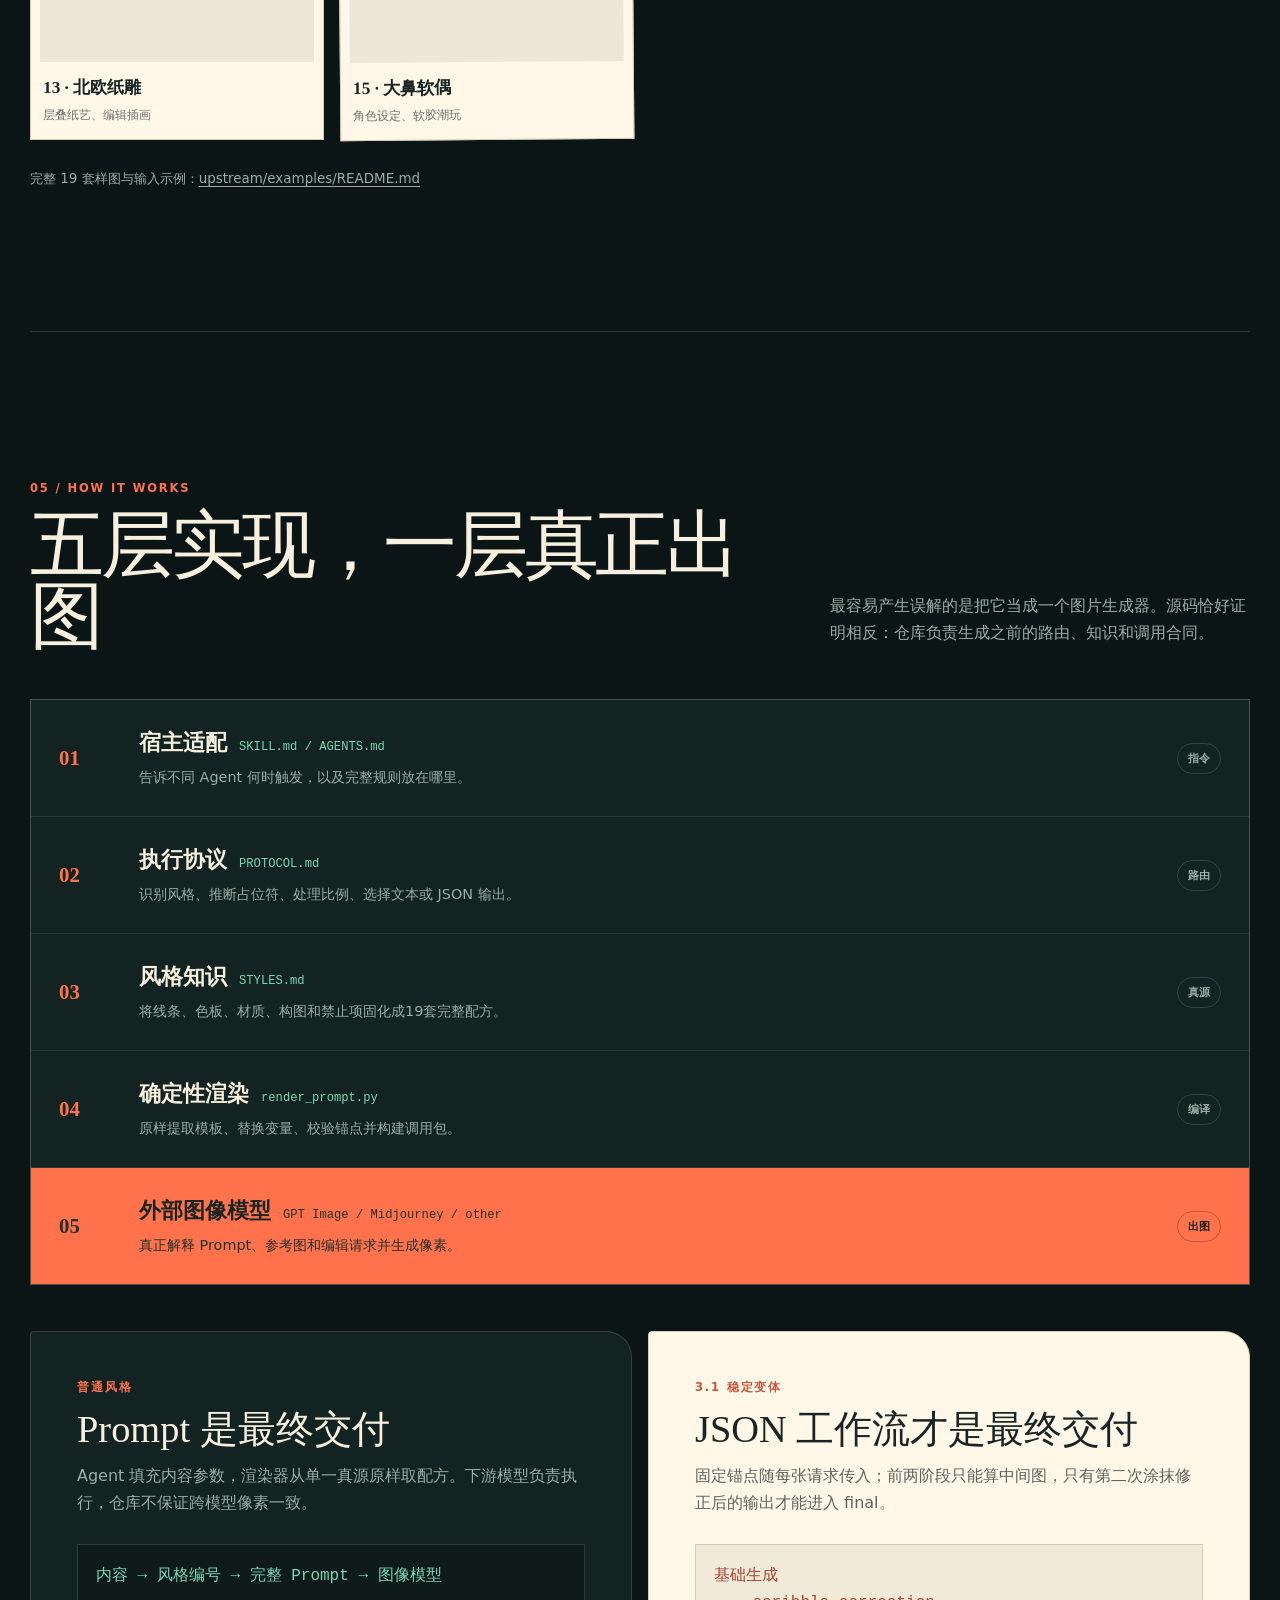
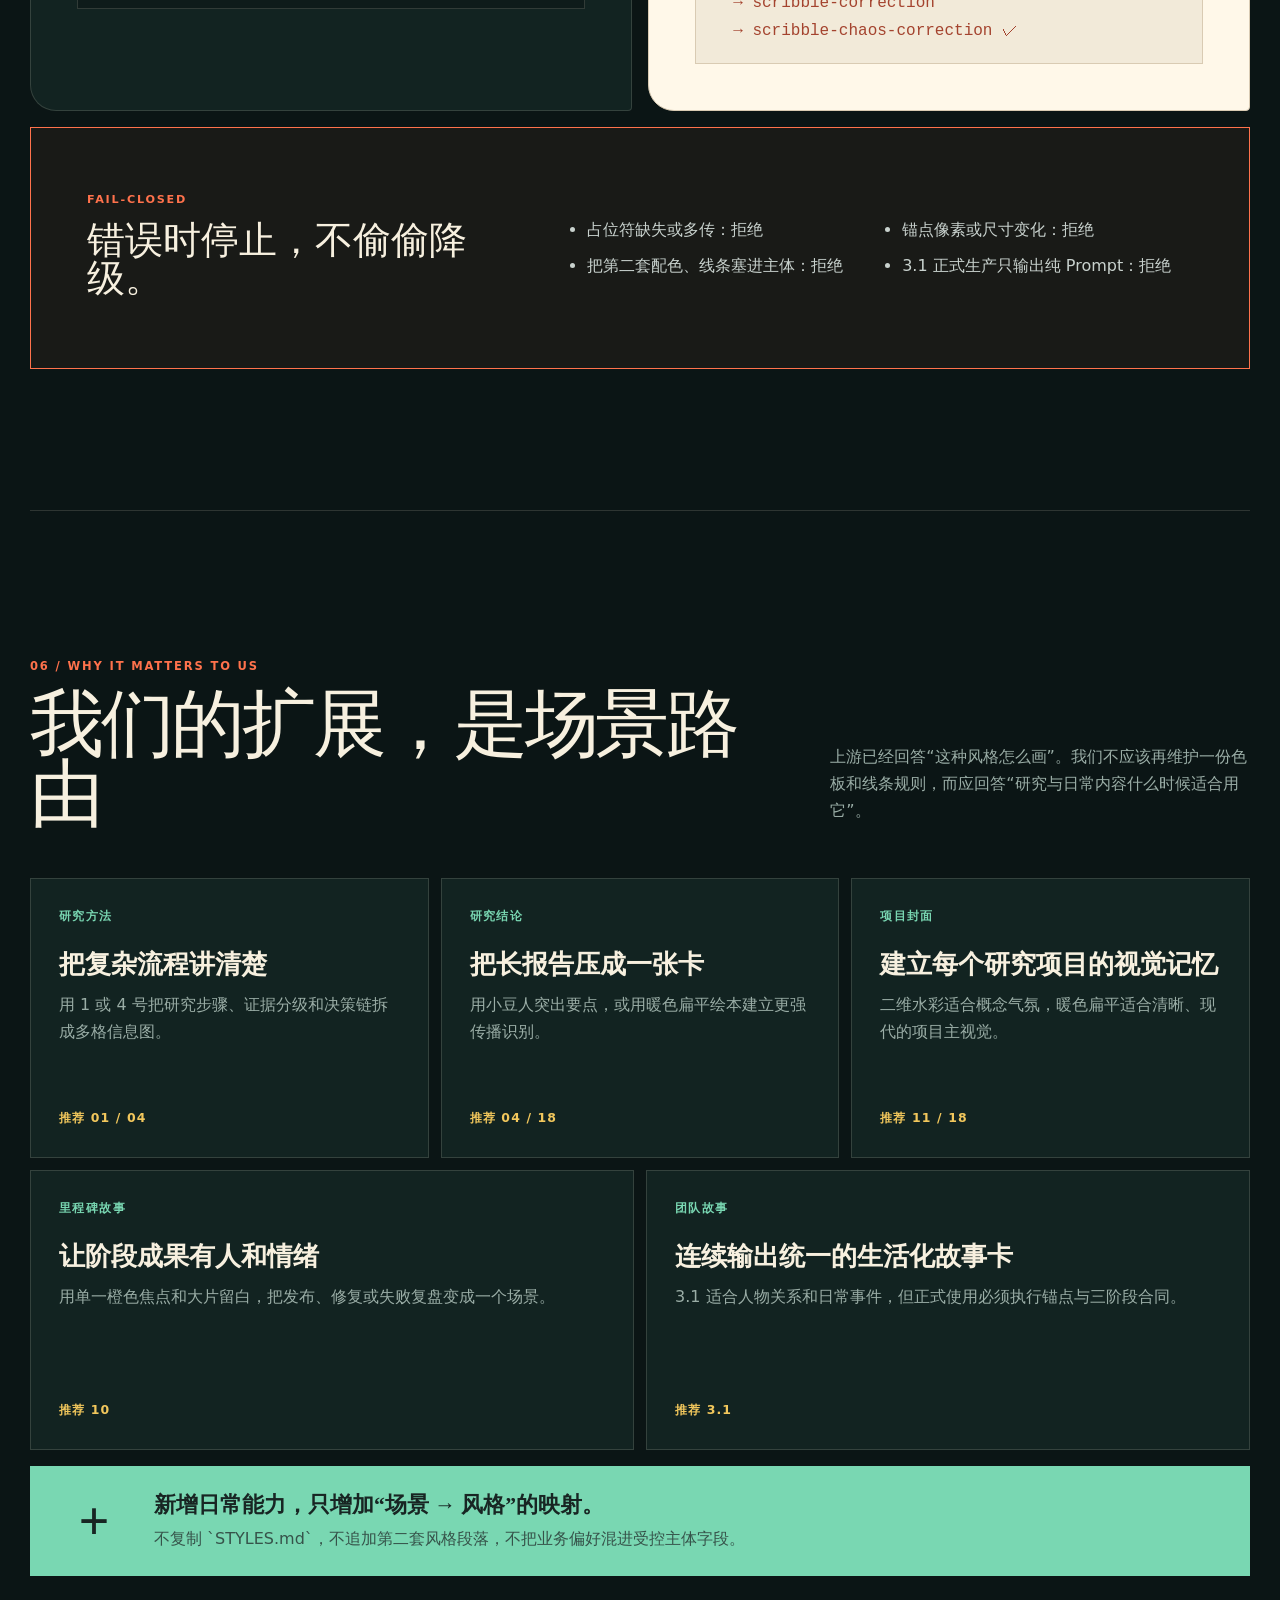
==== commit b5aa1644: "Add multi-style application examples" ====
--- a/projects/hand-drawn-styles/showcase/index.html
+++ b/projects/hand-drawn-styles/showcase/index.html
@@ -15,6 +15,7 @@
     <nav aria-label="页面导航">
       <a href="#case-study">案例</a>
       <a href="#applied-assets">应用</a>
+      <a href="#style-lab">多风格</a>
       <a href="#effects">效果</a>
       <a href="#how">原理</a>
       <a href="#meaning">意义</a>
@@ -265,9 +266,103 @@
       </div>
     </section>
 
+    <section class="section style-lab" id="style-lab" aria-labelledby="style-lab-title">
+      <div class="section-heading">
+        <div><span>03 / MULTI-STYLE LAB</span><h2 id="style-lab-title">同一主题，<br>不该只有一种画法</h2></div>
+        <p>核心内容始终是“把混乱 Prompt 变成可复用视觉系统”，但受众和传播任务改变后，画风承担的意义也会改变。下面4张均由 ChatGPT 使用上游对应样图作为纯风格参考重新生成。</p>
+      </div>
+
+      <div class="style-lab-premise">
+        <span>固定内容</span>
+        <strong>混乱 Prompt → 风格档案 → 受控生成 → 成套资产</strong>
+        <span>改变变量</span>
+        <strong>文化隐喻 / 游戏化进度 / 编辑主视觉 / 角色IP</strong>
+      </div>
+
+      <div class="multi-style-grid">
+        <article class="multi-style-card">
+          <figure class="style-preview ink-preview">
+            <img src="assets/generated/style-08-ink-archive.png" width="1086" height="1448" loading="lazy" alt="水墨写意样例：混乱纸片和飞白笔触汇聚成有序墨色档案阶梯，通向一卷展开的画卷，旁边站着一位小型研究者">
+            <figcaption>Image 1：上游08号样图仅作画风参考</figcaption>
+          </figure>
+          <div class="multi-style-copy">
+            <span>STYLE 08 · INK WASH</span>
+            <h3>水墨写意：把流程变成战略隐喻</h3>
+            <p>混乱纸片像风暴，档案像向上延伸的墨石路径，最终抵达一卷安静画卷。它不解释每个操作步骤，而是表达“从无序到有序”的方法论气质。</p>
+            <dl>
+              <div><dt>背景</dt><dd>面向策略、文化或知识体系主题，需要更高层次的视觉隐喻。</dd></div>
+              <div><dt>适合</dt><dd>深度文章封面、方法论报告、文化研究、演讲开场。</dd></div>
+              <div><dt>不适合</dt><dd>逐步教程、产品UI说明、需要精确标签的架构图。</dd></div>
+              <div><dt>推荐位置</dt><dd>报告封面、章节扉页、专题海报。</dd></div>
+            </dl>
+          </div>
+        </article>
+
+        <article class="multi-style-card">
+          <figure class="style-preview pixel-preview">
+            <img src="assets/generated/style-09-pixel-workflow.png" width="1448" height="1086" loading="lazy" alt="复古像素样例：研究者像游戏角色一样依次收集卡片、进入风格档案、组合两张卡并到达成套资产终点">
+            <figcaption>Image 1：上游09号样图仅作画风参考</figcaption>
+          </figure>
+          <div class="multi-style-copy">
+            <span>STYLE 09 · PIXEL WORKFLOW</span>
+            <h3>复古像素：把研究过程变成可完成关卡</h3>
+            <p>收集卡片、进入档案检查点、在合成台组合内容与风格、到达成套资产终点。它把抽象流程转成有进度、有反馈的任务路径。</p>
+            <dl>
+              <div><dt>背景</dt><dd>面向开发者、新手或游戏受众，需要降低方法论的进入门槛。</dd></div>
+              <div><dt>适合</dt><dd>新手引导、课程进度、开发者社区、社媒轮播、挑战活动。</dd></div>
+              <div><dt>不适合</dt><dd>严肃审计正文、高端品牌报告、细腻情绪故事。</dd></div>
+              <div><dt>推荐位置</dt><dd>教程头图、学习路线、进度页、活动卡片。</dd></div>
+            </dl>
+          </div>
+        </article>
+
+        <article class="multi-style-card">
+          <figure class="style-preview paper-preview">
+            <img src="assets/generated/style-13-paper-system.png" width="1254" height="1254" loading="lazy" alt="北欧纸雕样例：研究者把散乱纸片放入中央层叠档案系统，彩色纸带连接到封面、流程和故事三类成品卡">
+            <figcaption>Image 1：上游13号样图仅作画风参考</figcaption>
+          </figure>
+          <div class="multi-style-copy">
+            <span>STYLE 13 · PAPER FOLK</span>
+            <h3>北欧纸雕：把系统结构变成编辑主视觉</h3>
+            <p>中央档案像一座层叠纸艺装置，卷曲纸带把输入连接到封面、流程图和故事卡。它强调“系统被精心设计和制作”，而不是技术运行细节。</p>
+            <dl>
+              <div><dt>背景</dt><dd>面向设计、创意产业或发布活动，需要高识别度的手工编辑质感。</dd></div>
+              <div><dt>适合</dt><dd>设计报告、发布会、展览面板、创意行业提案、活动主视觉。</dd></div>
+              <div><dt>不适合</dt><dd>密集数据表、快速操作说明、写实人物案例。</dd></div>
+              <div><dt>推荐位置</dt><dd>发布页首屏、活动海报、报告封套、展览入口。</dd></div>
+            </dl>
+          </div>
+        </article>
+
+        <article class="multi-style-card">
+          <figure class="style-preview vinyl-preview">
+            <img src="assets/generated/style-15-vinyl-researcher.png" width="1122" height="1402" loading="lazy" alt="大鼻软偶样例：深蓝外套的研究者角色一手展示三张风格卡，另一手抱着装满有序卡片的黄色档案盒">
+            <figcaption>Image 1：上游15号样图仅作画风参考</figcaption>
+          </figure>
+          <div class="multi-style-copy">
+            <span>STYLE 15 · VINYL RESEARCHER</span>
+            <h3>大鼻软偶：把抽象项目变成角色IP</h3>
+            <p>角色一手展示风格卡，一手抱着档案盒。它不承担复杂结论，而是让项目拥有可以反复出现的“研究助手”，适合建立亲近感和记忆点。</p>
+            <dl>
+              <div><dt>背景</dt><dd>面向连续栏目、短视频或社区运营，需要稳定可识别的角色。</dd></div>
+              <div><dt>适合</dt><dd>头像、贴纸、短视频封面、帮助入口、栏目主持人。</dd></div>
+              <div><dt>不适合</dt><dd>证据图、正式研究结论、架构图和严肃数据表达。</dd></div>
+              <div><dt>推荐位置</dt><dd>频道头像、侧边助手、空状态、社媒缩略图。</dd></div>
+            </dl>
+          </div>
+        </article>
+      </div>
+
+      <div class="style-lab-conclusion">
+        <div><span>不是换皮</span><strong>风格改变了用户如何理解同一内容</strong></div>
+        <p>水墨让人思考，像素让人行动，纸雕让人记住，软偶让人建立关系。需要精确事实时，仍应回到HTML、SVG、真实截图和数据。</p>
+        <a class="button" href="assets/generated/MULTI-STYLE.md">查看4种风格的完整提示词与边界</a>
+      </div>
+    </section>
+
     <section class="section" id="effects" aria-labelledby="effects-title">
       <div class="section-heading">
-        <div><span>03 / EFFECTS</span><h2 id="effects-title">真实效果先于概念</h2></div>
+        <div><span>04 / EFFECTS</span><h2 id="effects-title">真实效果先于概念</h2></div>
         <p>以下均为上游仓库随配方保存的样图，不是我们重新生成或挑选的第三方图片。它们证明的是风格覆盖面，不代表不同模型每次都会得到完全相同的输出。</p>
       </div>
       <div class="filter-bar" role="group" aria-label="筛选样图">
@@ -324,7 +419,7 @@
 
     <section class="section architecture" id="how" aria-labelledby="how-title">
       <div class="section-heading">
-        <div><span>04 / HOW IT WORKS</span><h2 id="how-title">五层实现，一层真正出图</h2></div>
+        <div><span>05 / HOW IT WORKS</span><h2 id="how-title">五层实现，一层真正出图</h2></div>
         <p>最容易产生误解的是把它当成一个图片生成器。源码恰好证明相反：仓库负责生成之前的路由、知识和调用合同。</p>
       </div>
       <ol class="stack" aria-label="实现层次">
@@ -365,7 +460,7 @@
 
     <section class="section meaning" id="meaning" aria-labelledby="meaning-title">
       <div class="section-heading">
-        <div><span>05 / WHY IT MATTERS TO US</span><h2 id="meaning-title">我们的扩展，是场景路由</h2></div>
+        <div><span>06 / WHY IT MATTERS TO US</span><h2 id="meaning-title">我们的扩展，是场景路由</h2></div>
         <p>上游已经回答“这种风格怎么画”。我们不应该再维护一份色板和线条规则，而应回答“研究与日常内容什么时候适合用它”。</p>
       </div>
       <div class="scenario-map">
@@ -383,7 +478,7 @@
 
     <section class="section workbench" id="workbench" aria-labelledby="workbench-title">
       <div class="section-heading">
-        <div><span>06 / DAILY ROUTER</span><h2 id="workbench-title">日常场景调用工作台</h2></div>
+        <div><span>07 / DAILY ROUTER</span><h2 id="workbench-title">日常场景调用工作台</h2></div>
         <p>这里演示我们新增的轻量扩展：先选用途，再得到推荐风格和一段可以交给 Agent 的调用指令。它不会伪装成图像模型，也不会复制上游配方。</p>
       </div>
       <div class="workbench-shell">
@@ -443,7 +538,7 @@
 
     <section class="section evidence" aria-labelledby="evidence-title">
       <div class="section-heading compact">
-        <div><span>07 / EVIDENCE & LIMITS</span><h2 id="evidence-title">证据与边界</h2></div>
+        <div><span>08 / EVIDENCE & LIMITS</span><h2 id="evidence-title">证据与边界</h2></div>
       </div>
       <div class="evidence-grid">
         <article><span>源码事实</span><h3>渲染器不含图像 SDK</h3><p>Python 标准库只负责模板、PNG像素校验和 JSON；真正生图发生在仓库之外。</p><a href="../upstream/scripts/render_prompt.py">查看渲染器</a></article>
--- a/projects/hand-drawn-styles/showcase/styles.css
+++ b/projects/hand-drawn-styles/showcase/styles.css
@@ -119,6 +119,34 @@
 .asset-provenance strong { font: 700 1.1rem Georgia, "Noto Serif SC", serif; }
 .asset-provenance p { margin: 0; color: var(--muted); font-size: .78rem; }
 
+.style-lab-premise { display: grid; grid-template-columns: auto 1fr auto 1fr; gap: 14px 20px; align-items: center; padding: 22px 26px; border: 1px solid var(--line); background: rgba(255,255,255,.025); }
+.style-lab-premise span { color: var(--orange); font-size: .68rem; font-weight: 900; letter-spacing: .12em; }
+.style-lab-premise strong { font: 700 1rem Georgia, "Noto Serif SC", serif; }
+.multi-style-grid { display: grid; grid-template-columns: repeat(2,minmax(0,1fr)); gap: 16px; margin-top: 16px; }
+.multi-style-card { min-width: 0; overflow: hidden; border: 1px solid var(--line); border-radius: 4px var(--radius) 4px var(--radius); background: var(--surface); }
+.style-preview { display: grid; grid-template-rows: minmax(0,1fr) auto; aspect-ratio: 4/3; margin: 0; padding: 10px; overflow: hidden; color: var(--paper-ink); background: var(--paper); }
+.style-preview img { width: 100%; height: 100%; min-height: 0; object-fit: contain; object-position: center; }
+.style-preview figcaption { padding: 8px 4px 1px; color: #796f60; font-size: .66rem; font-weight: 800; }
+.pixel-preview { background: #071a34; }
+.pixel-preview figcaption { color: #a9bed2; }
+.paper-preview { background: #8f5226; }
+.paper-preview figcaption { color: #f4ddbd; }
+.vinyl-preview { background: #f7c84f; }
+.multi-style-copy { padding: clamp(26px,4vw,42px); }
+.multi-style-copy > span, .style-lab-conclusion span { color: var(--orange); font-size: .68rem; font-weight: 900; letter-spacing: .14em; }
+.multi-style-copy h3 { margin: 18px 0 13px; font: 700 clamp(1.75rem,2.5vw,2.45rem)/1.02 Georgia, "Noto Serif SC", serif; }
+.multi-style-copy > p { color: #c6d1cc; }
+.multi-style-copy dl { display: grid; gap: 8px; margin: 24px 0 0; }
+.multi-style-copy dl div { display: grid; grid-template-columns: 74px 1fr; gap: 12px; padding-top: 9px; border-top: 1px solid var(--line); }
+.multi-style-copy dt { color: var(--mint); font-size: .72rem; font-weight: 850; }
+.multi-style-copy dd { margin: 0; color: var(--muted); font-size: .8rem; }
+.style-lab-conclusion { display: grid; grid-template-columns: .75fr 1.25fr auto; gap: 24px; align-items: center; margin-top: 16px; padding: 26px 28px; color: var(--paper-ink); background: var(--yellow); }
+.style-lab-conclusion > div { display: grid; gap: 4px; }
+.style-lab-conclusion span { color: #a94c32; }
+.style-lab-conclusion strong { font: 700 1.15rem Georgia, "Noto Serif SC", serif; }
+.style-lab-conclusion p { margin: 0; color: #514c3d; font-size: .84rem; }
+.style-lab-conclusion .button { color: var(--paper-ink); border-color: rgba(24,37,35,.28); }
+
 .section { padding: clamp(90px,11vw,145px) 0; border-bottom: 1px solid var(--line); }
 .section-heading { display: grid; grid-template-columns: minmax(0,1fr) minmax(300px,.58fr); gap: clamp(30px,6vw,90px); align-items: end; margin-bottom: 48px; }
 .section-heading h2 { margin: 10px 0 0; font: clamp(2.7rem,5.8vw,5.5rem)/.95 Georgia, "Noto Serif SC", serif; letter-spacing: -.045em; }
@@ -225,6 +253,12 @@
   .asset-role-card { display: grid; grid-template-columns: minmax(250px,.7fr) minmax(0,1fr); }
   .asset-provenance { grid-template-columns: 1fr auto 1fr; }
   .asset-provenance .button { grid-column: 1/-1; width: max-content; }
+  .style-lab-premise { grid-template-columns: auto 1fr; }
+  .multi-style-grid { grid-template-columns: 1fr; }
+  .multi-style-card { display: grid; grid-template-columns: minmax(260px,.72fr) minmax(0,1fr); }
+  .style-preview { aspect-ratio: auto; min-height: 430px; }
+  .style-lab-conclusion { grid-template-columns: 1fr; }
+  .style-lab-conclusion .button { width: max-content; }
   .scenario-map { grid-template-columns: repeat(2,minmax(0,1fr)); }
   .scenario-map article, .scenario-map article:nth-child(4), .scenario-map article:nth-child(5) { grid-column: span 1; }
   .scenario-map article:last-child { grid-column: 1/-1; }
@@ -256,6 +290,9 @@
   .asset-provenance { grid-template-columns: 1fr; }
   .asset-provenance > div[aria-hidden] { transform: rotate(90deg); transform-origin: center; width: max-content; }
   .asset-provenance .button { grid-column: auto; }
+  .style-lab-premise { grid-template-columns: 1fr; }
+  .multi-style-card { display: block; }
+  .style-preview { min-height: 0; aspect-ratio: 4/3; }
   .stack li { grid-template-columns: 38px 1fr; padding: 20px; }
   .stack li > b { grid-column: 2; width: max-content; }
   .guardrail ul { grid-template-columns: 1fr; padding-left: 20px; }
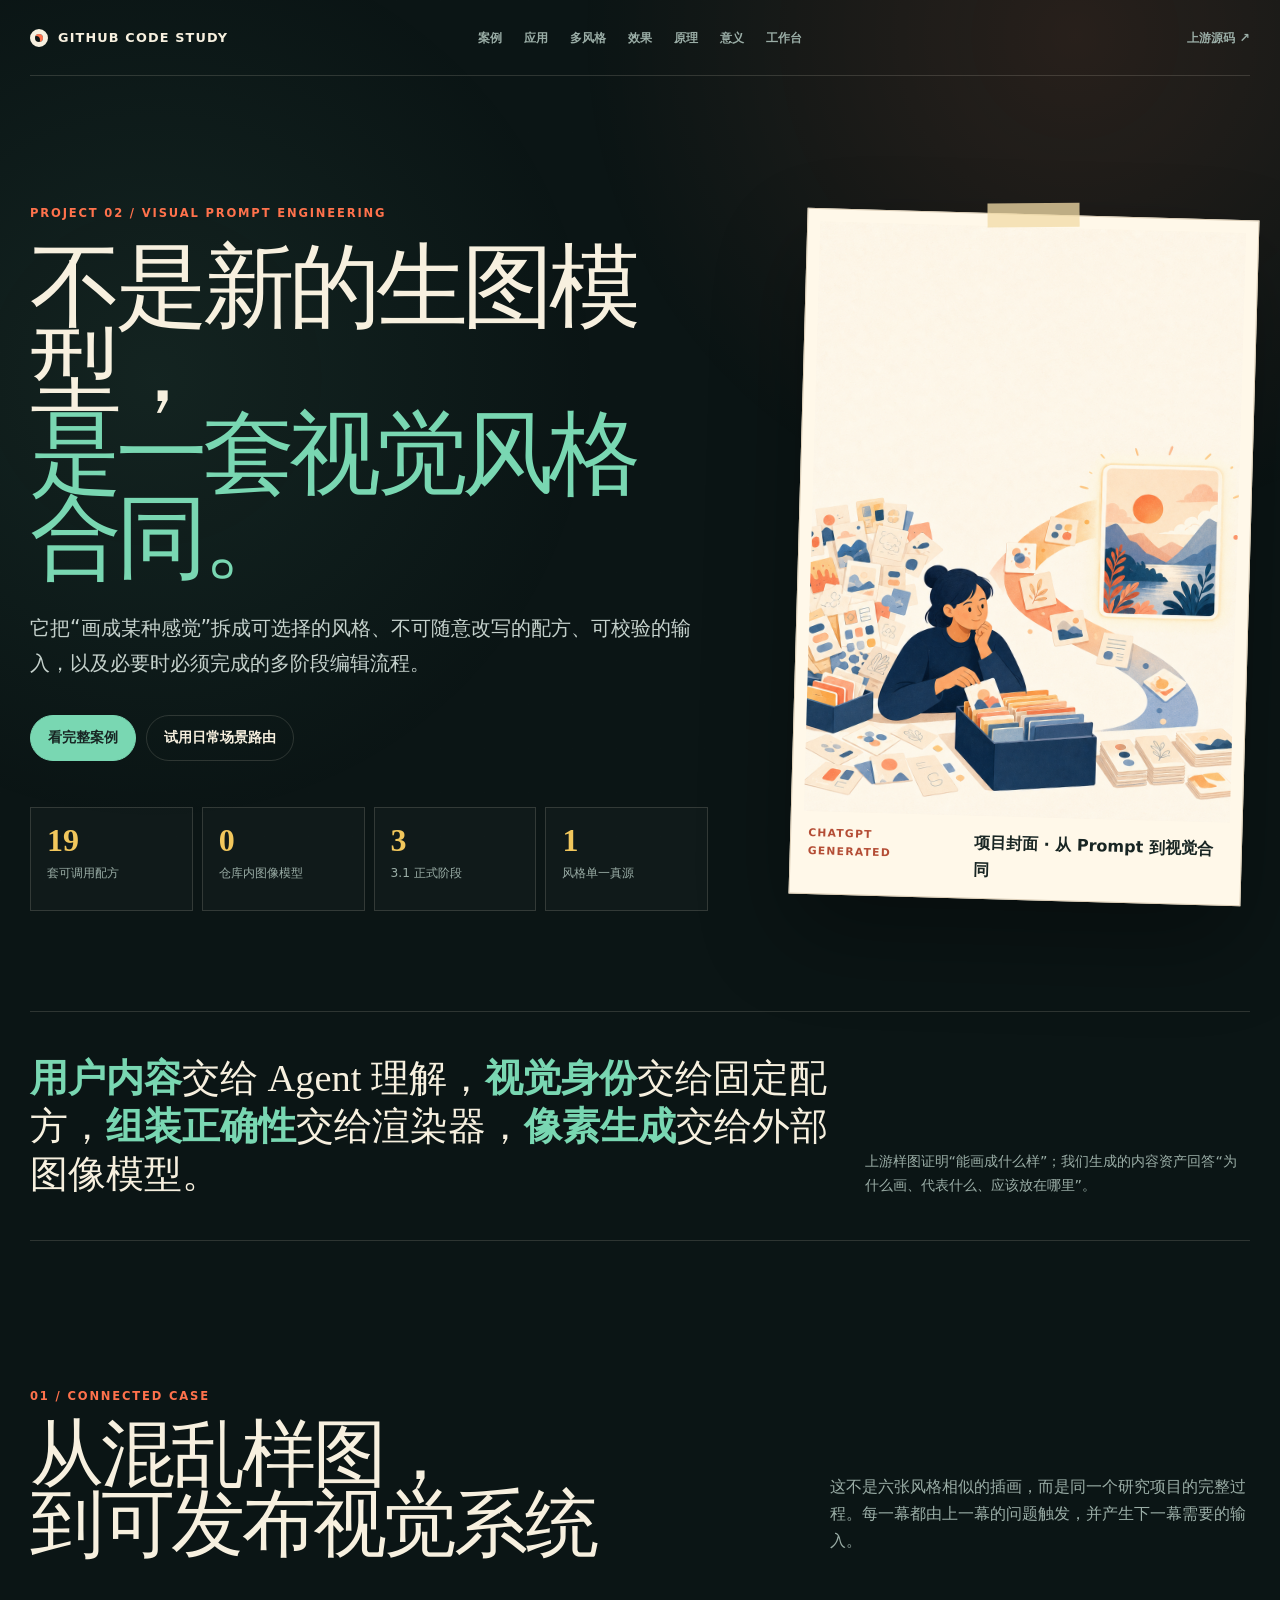
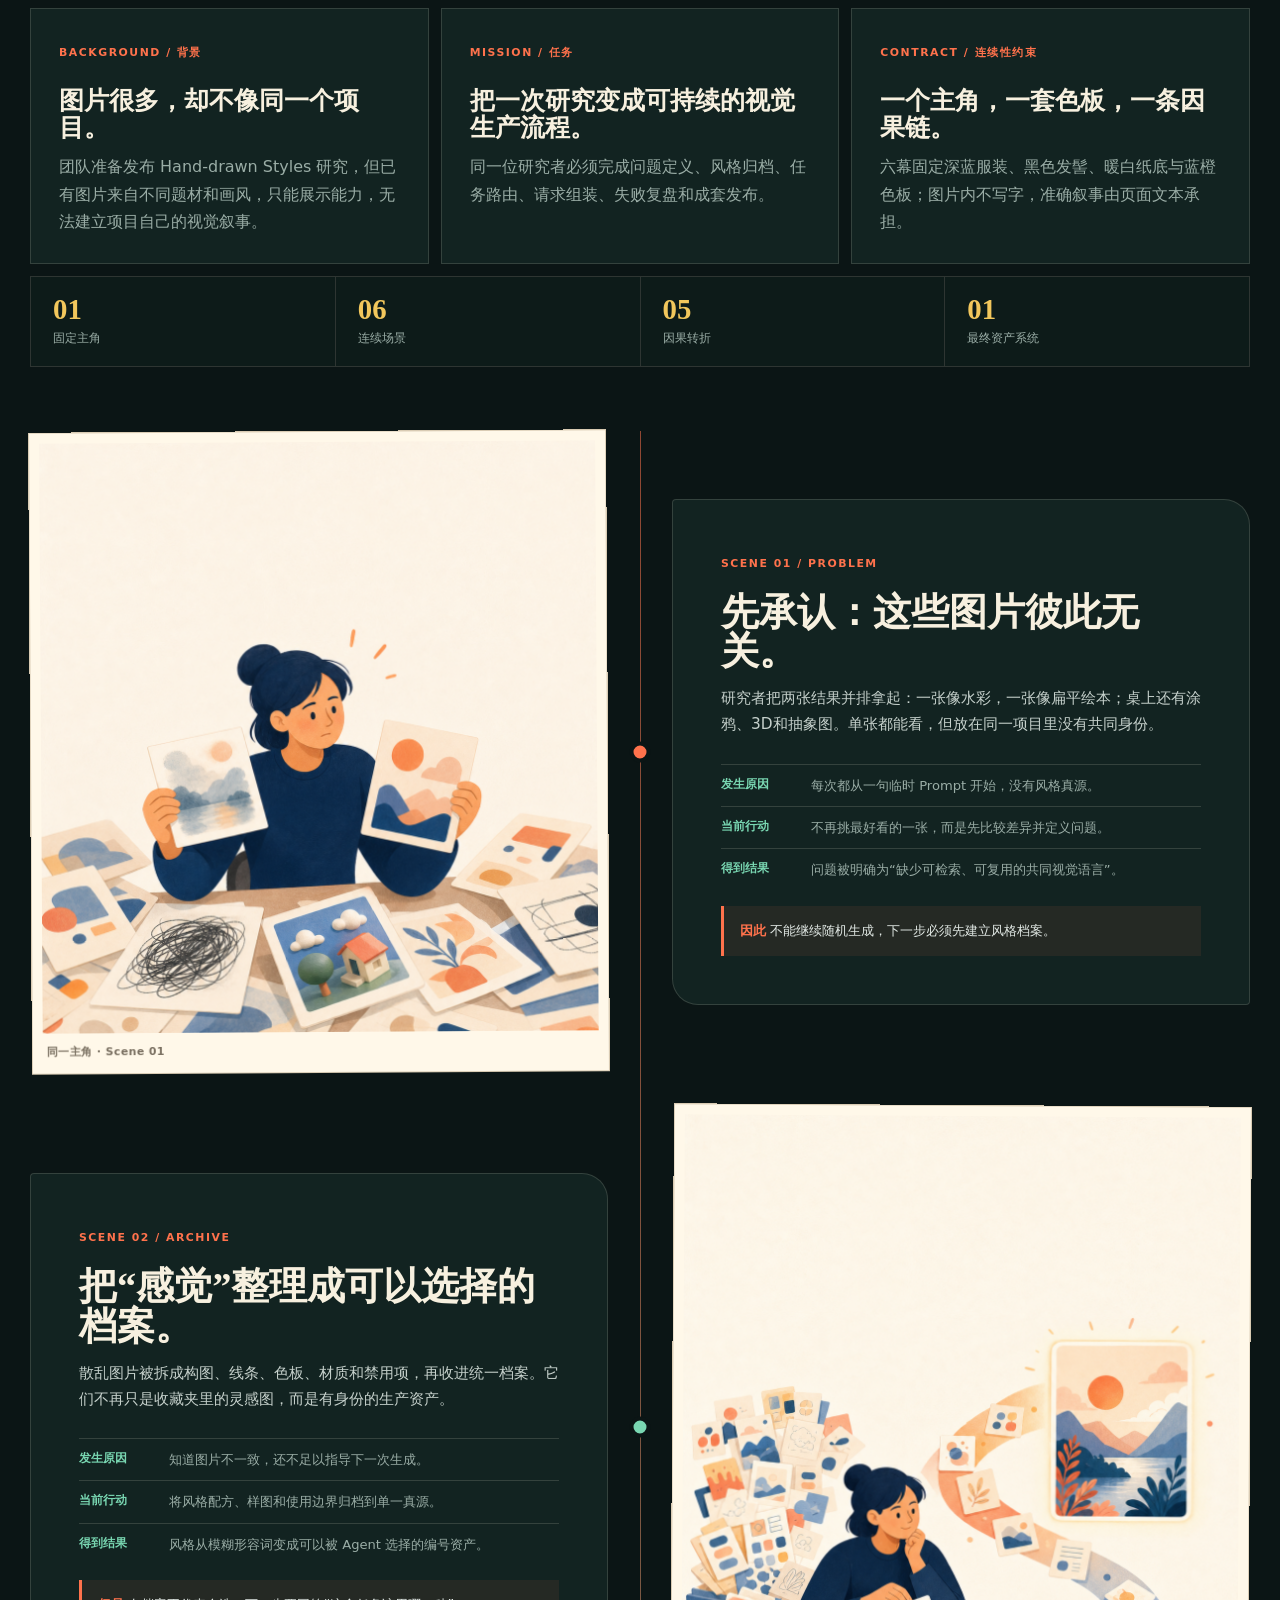
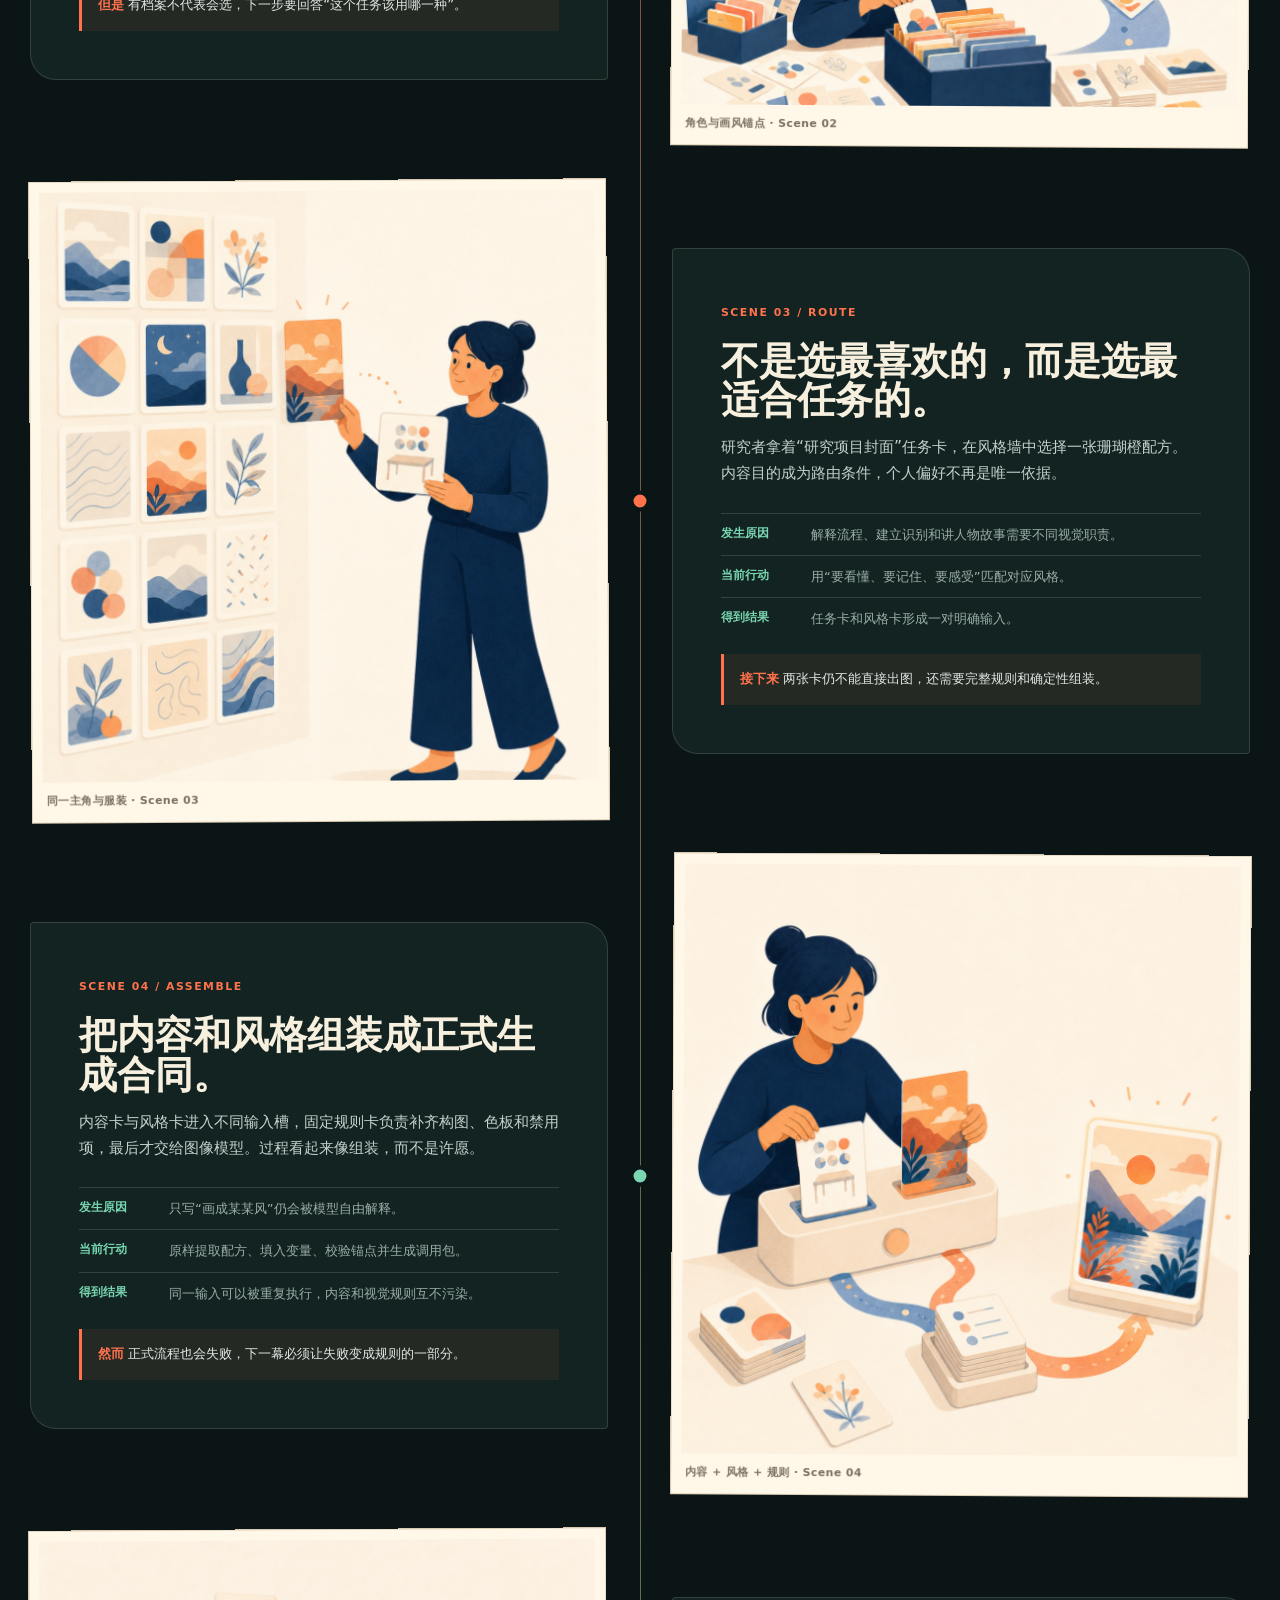
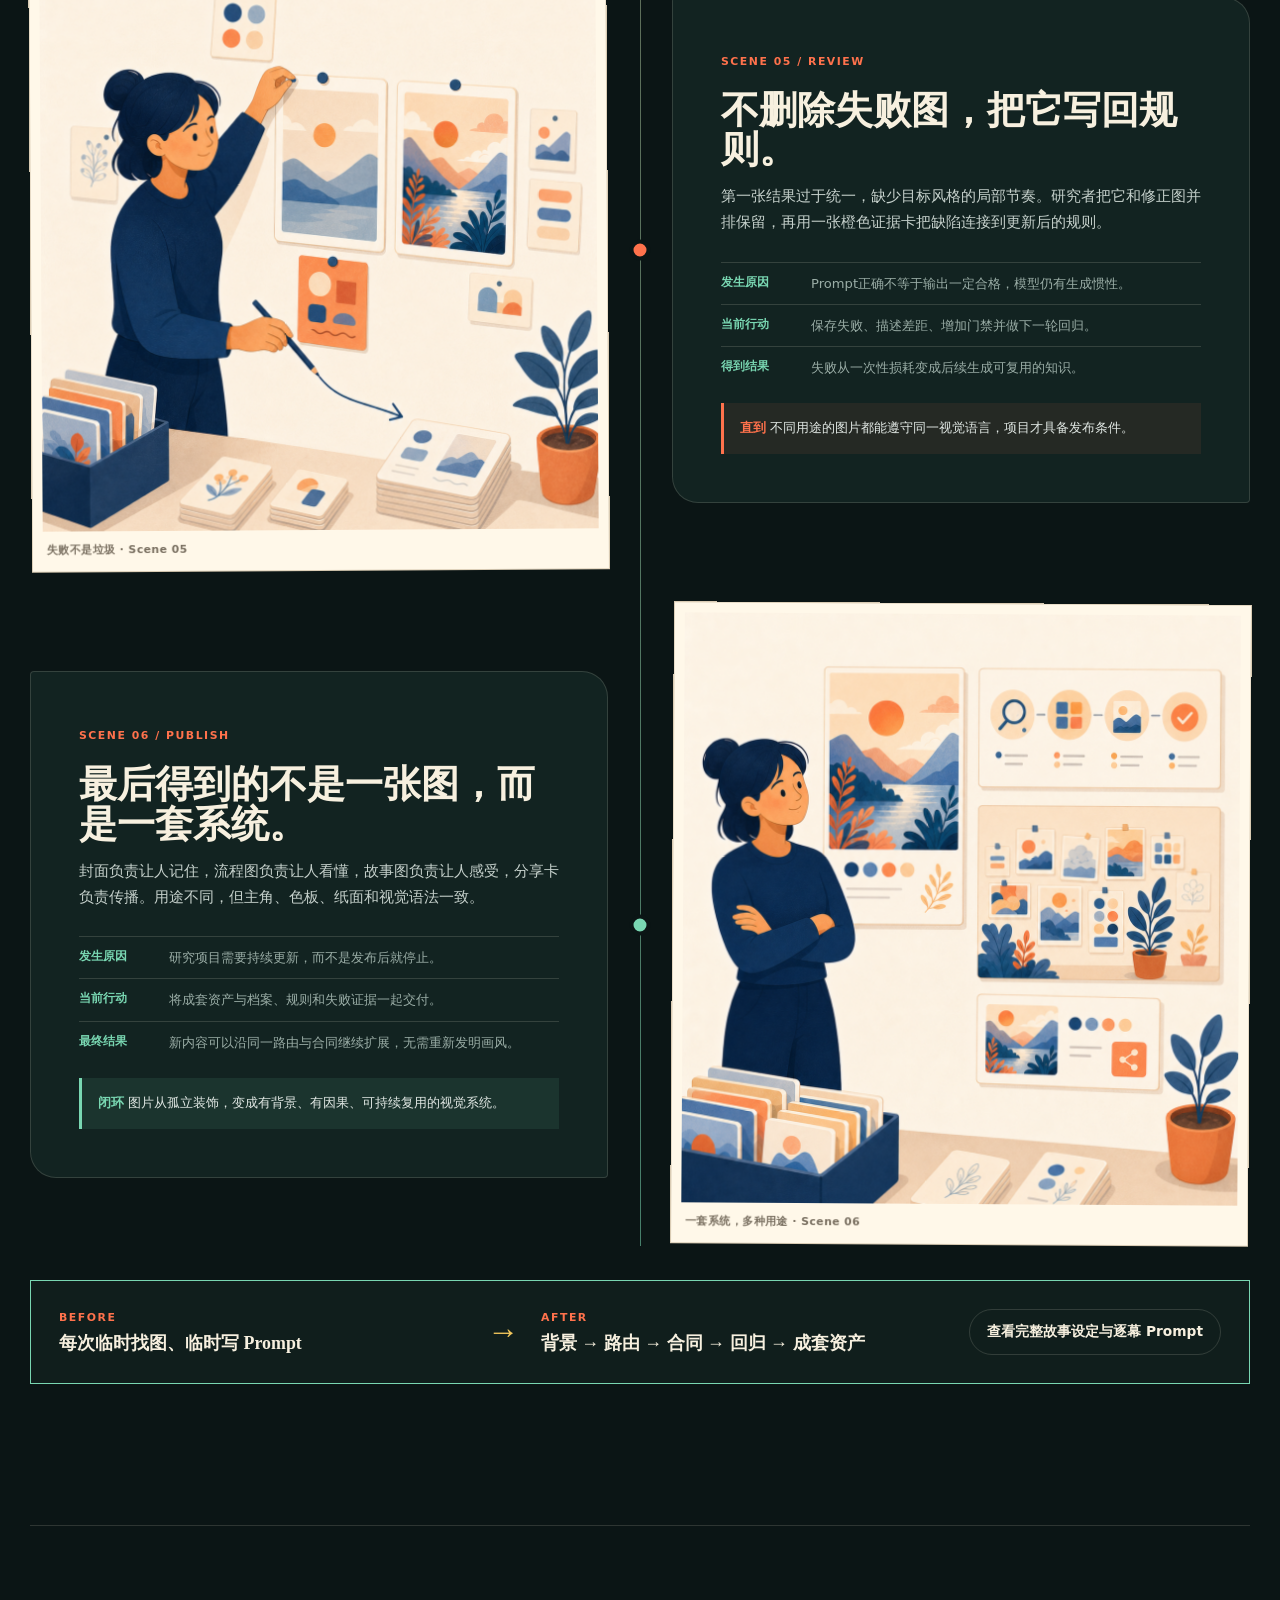
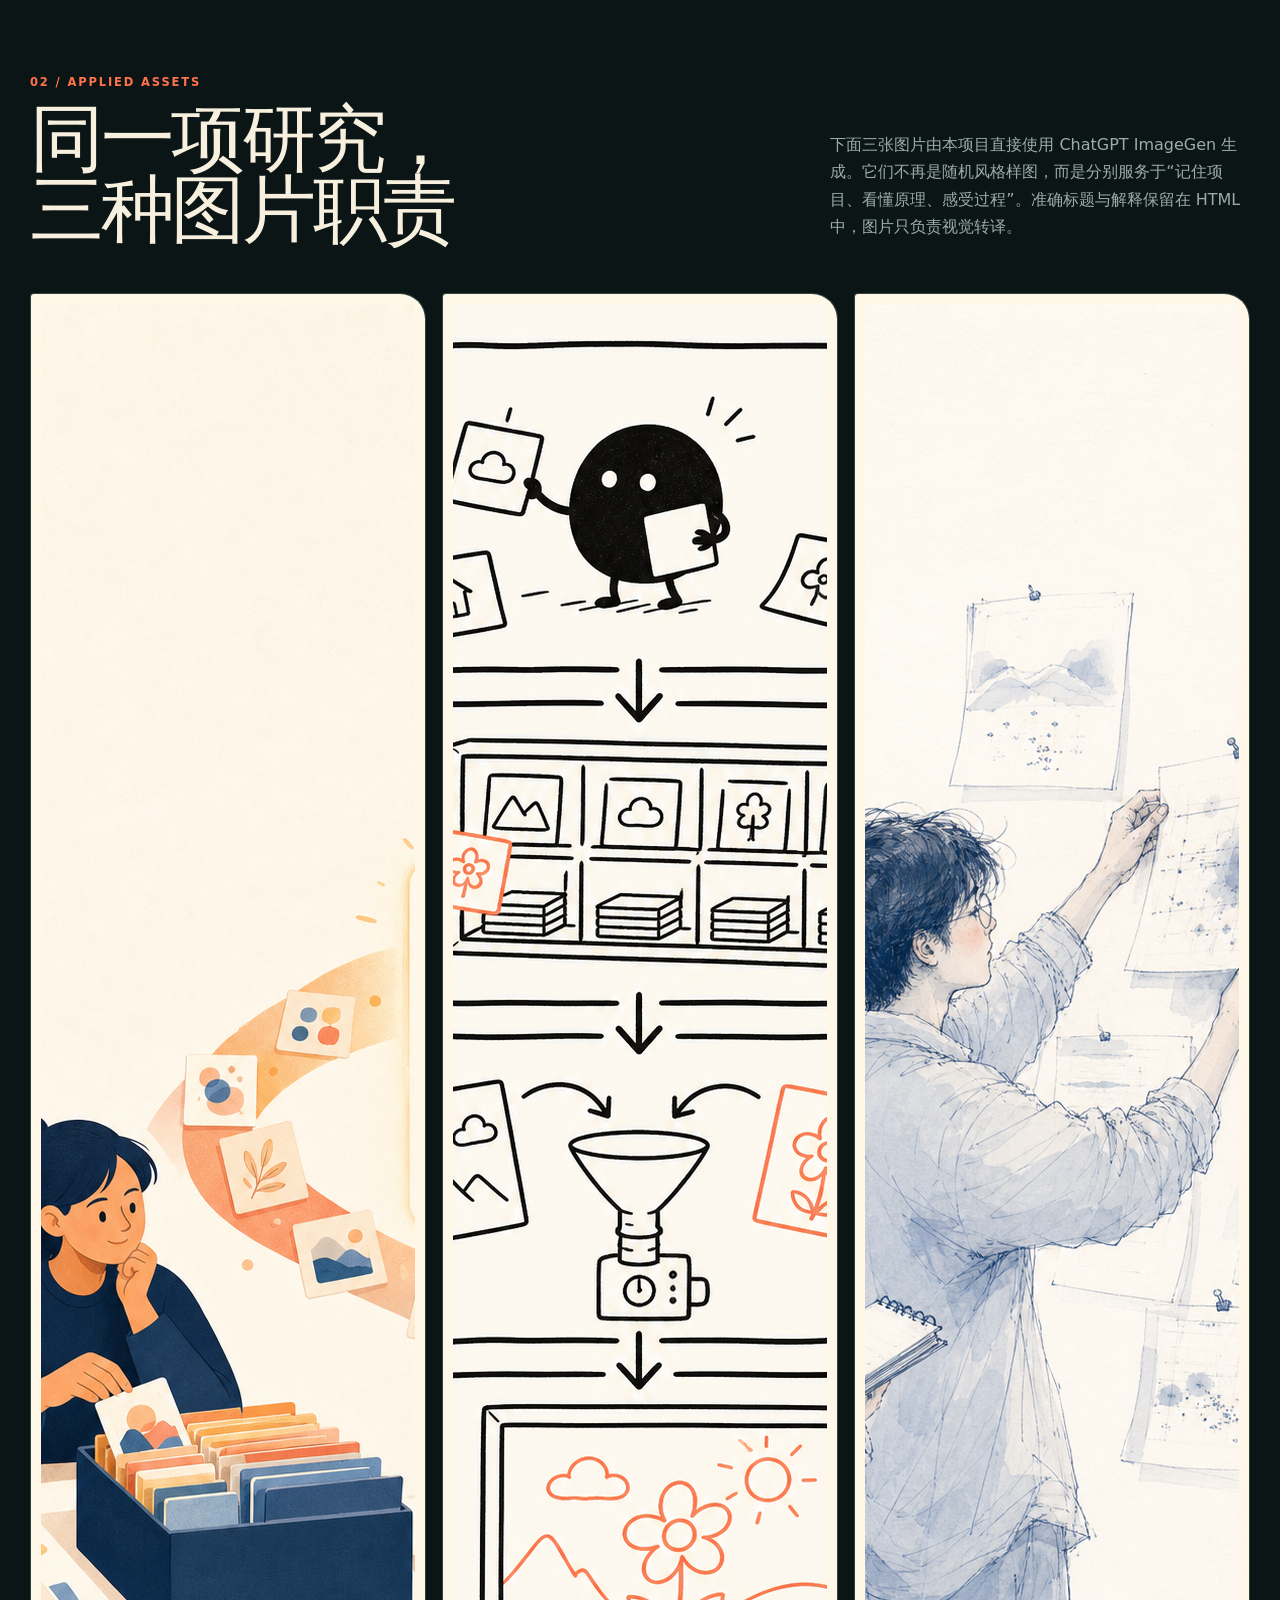
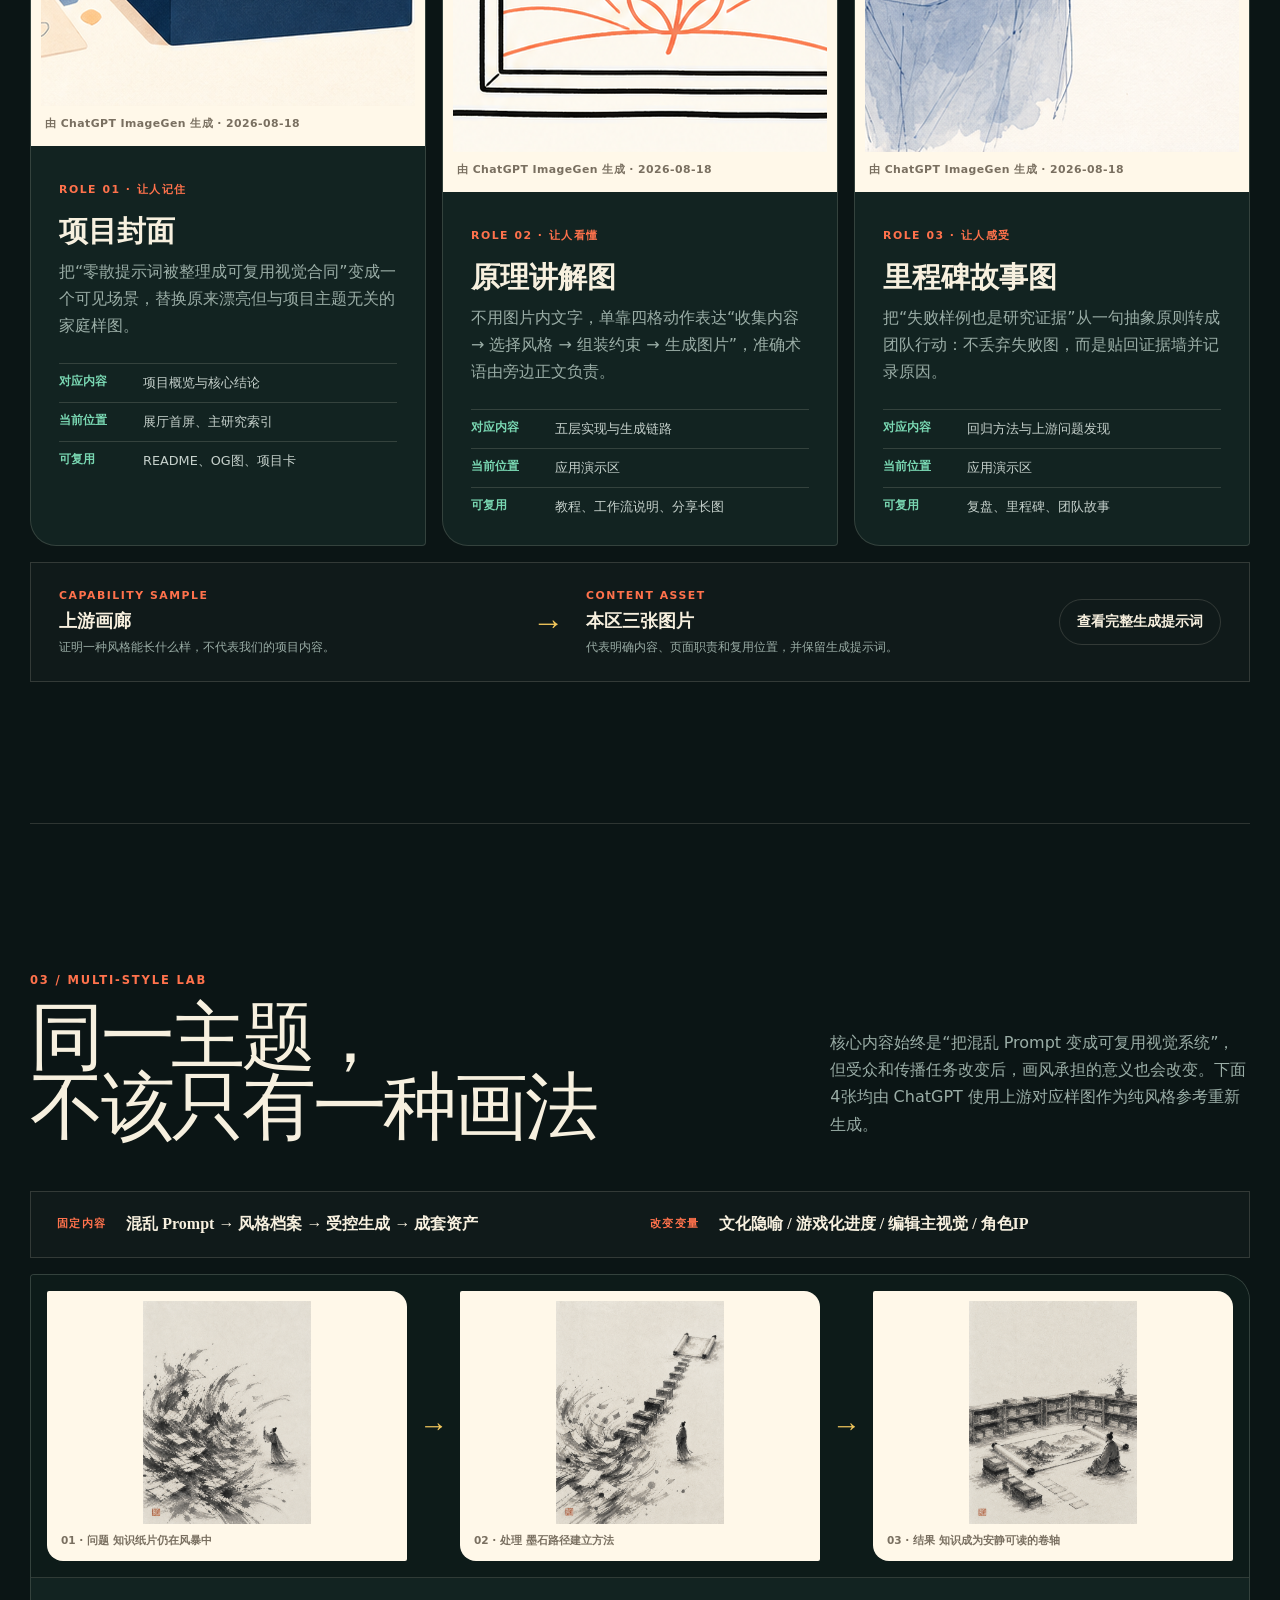
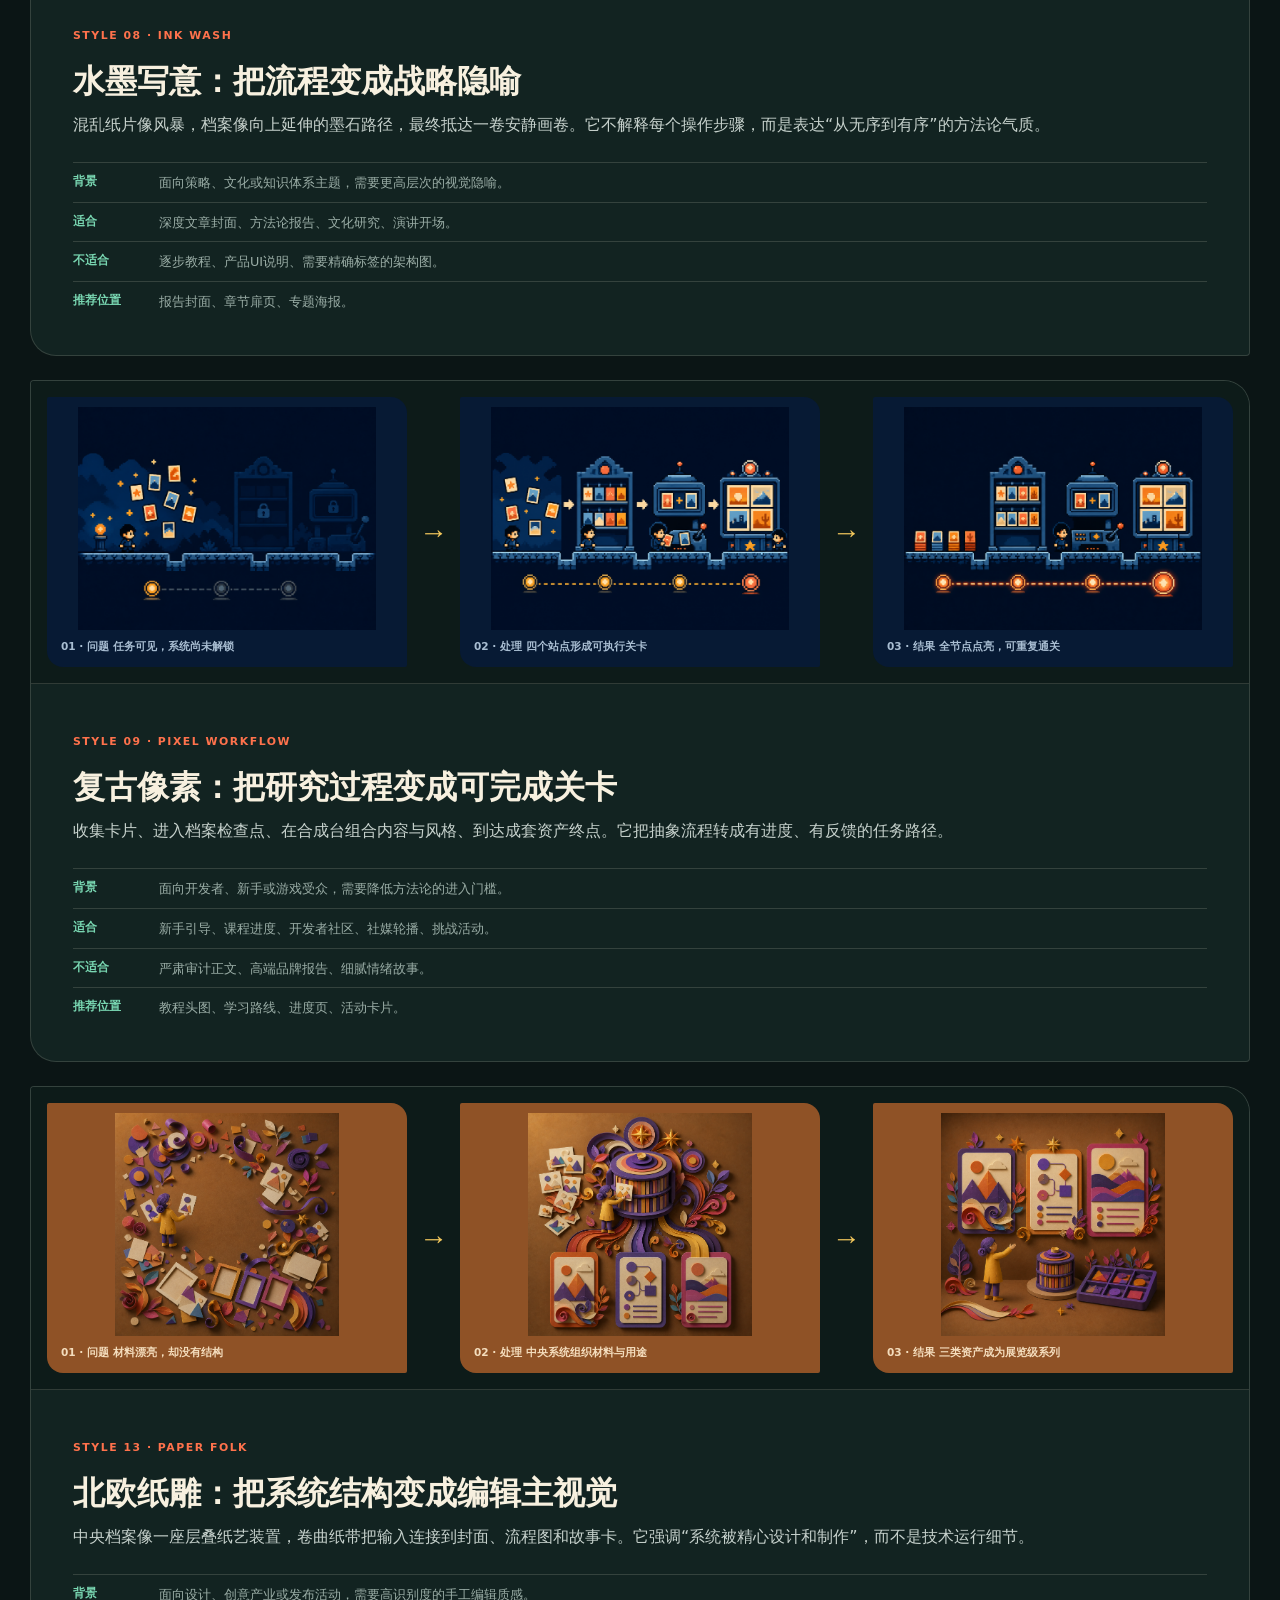
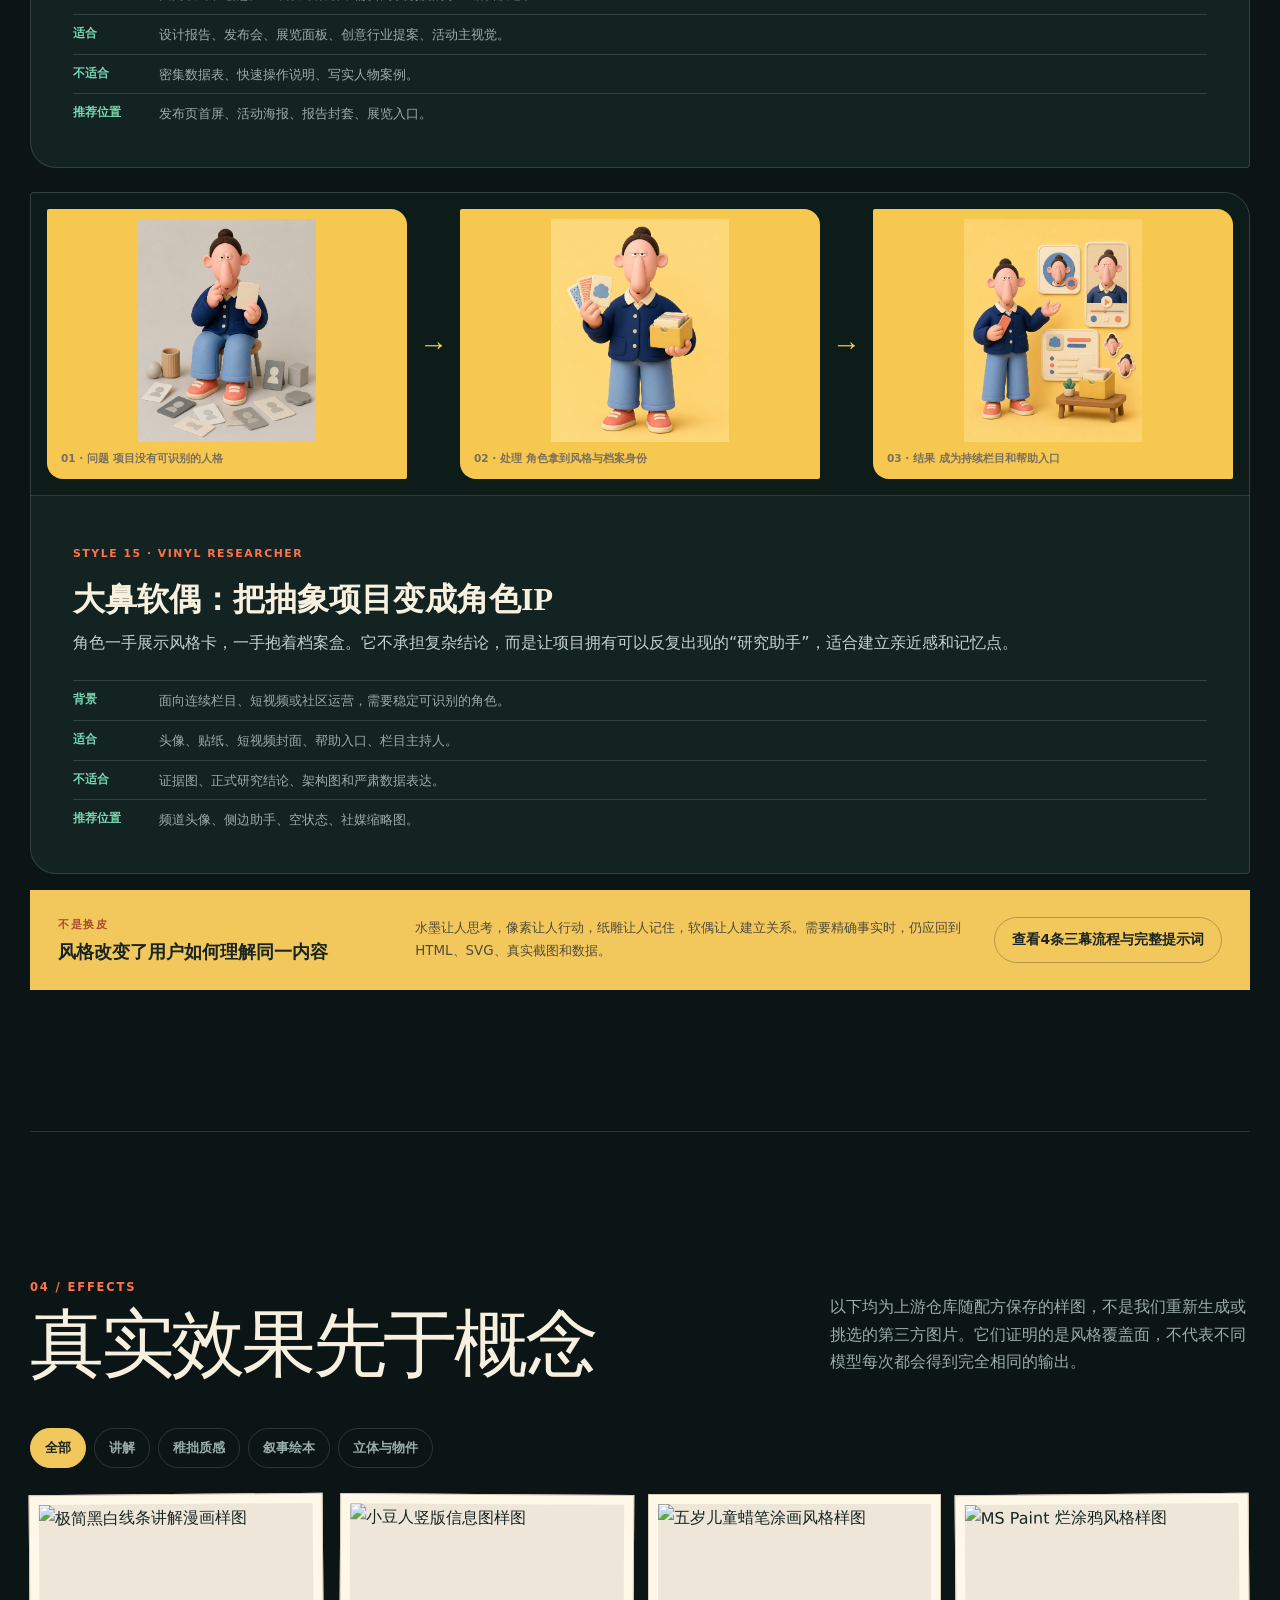
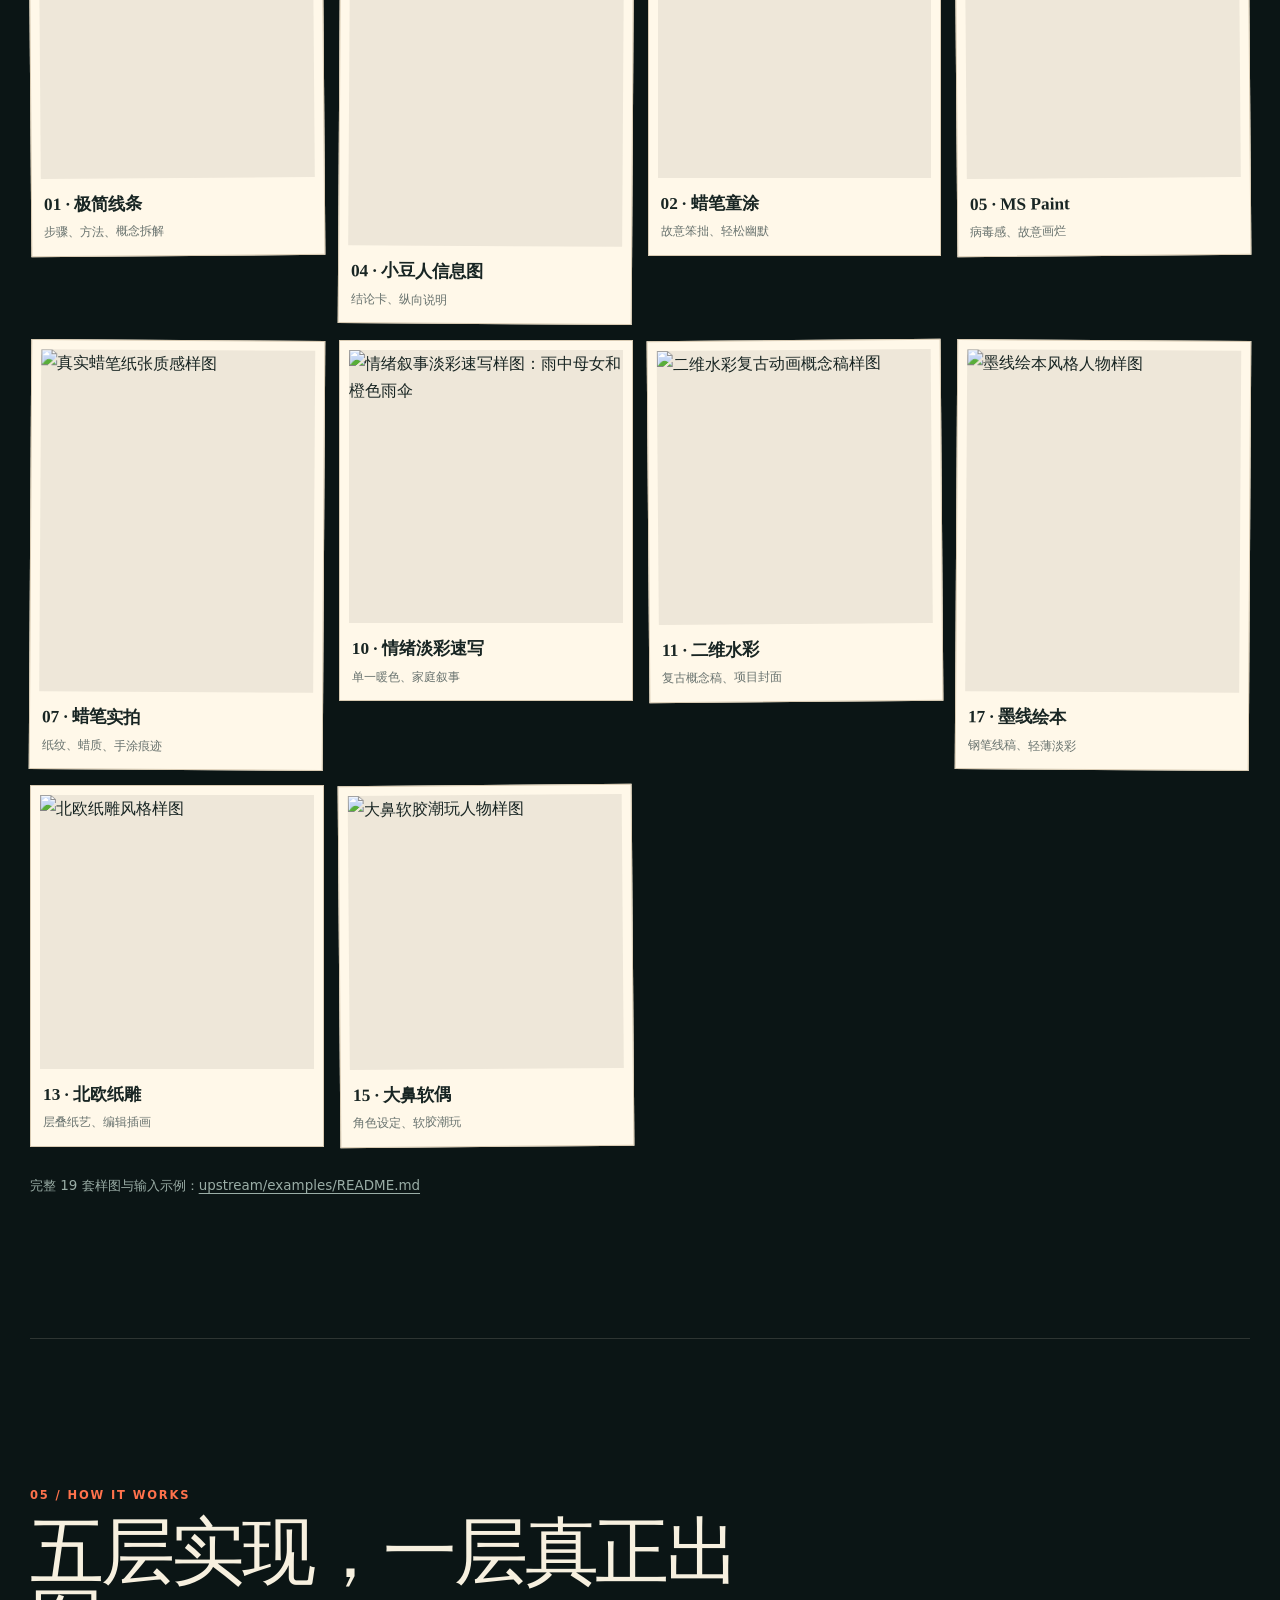
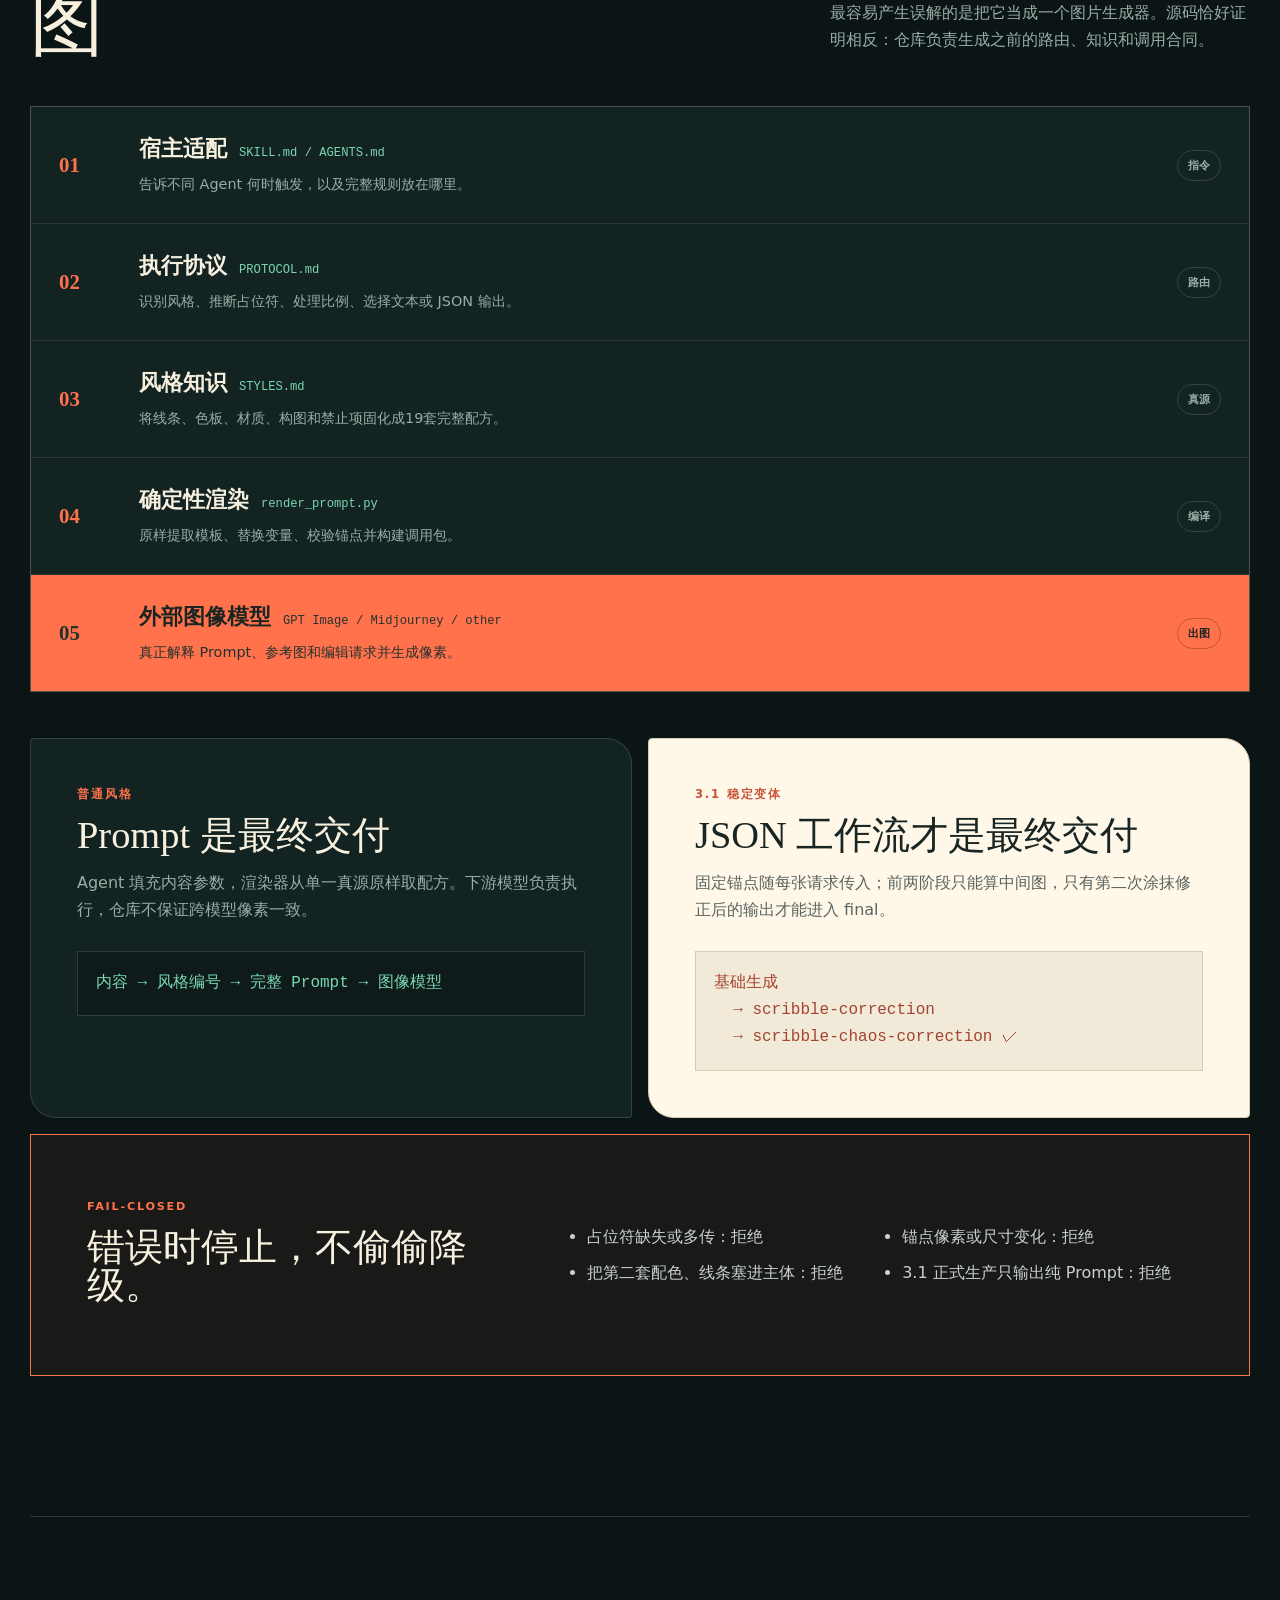
==== commit 3f66345e: "Turn style examples into scenario flows" ====
--- a/projects/hand-drawn-styles/showcase/index.html
+++ b/projects/hand-drawn-styles/showcase/index.html
@@ -281,10 +281,22 @@
 
       <div class="multi-style-grid">
         <article class="multi-style-card">
-          <figure class="style-preview ink-preview">
-            <img src="assets/generated/style-08-ink-archive.png" width="1086" height="1448" loading="lazy" alt="水墨写意样例：混乱纸片和飞白笔触汇聚成有序墨色档案阶梯，通向一卷展开的画卷，旁边站着一位小型研究者">
-            <figcaption>Image 1：上游08号样图仅作画风参考</figcaption>
-          </figure>
+          <div class="mini-flow ink-flow" aria-label="水墨写意三幕流程">
+            <figure class="style-preview ink-preview">
+              <img src="assets/generated/style-08-flow-01-chaos.png" width="1086" height="1448" loading="lazy" alt="水墨流程第一幕：纸片和断裂笔触形成混乱风暴，小型研究者站在一旁观察">
+              <figcaption><b>01 · 问题</b> 知识纸片仍在风暴中</figcaption>
+            </figure>
+            <div class="flow-arrow" aria-hidden="true">→</div>
+            <figure class="style-preview ink-preview">
+              <img src="assets/generated/style-08-ink-archive.png" width="1086" height="1448" loading="lazy" alt="水墨流程第二幕：混乱纸片汇聚成向上的墨色档案阶梯并通向画卷">
+              <figcaption><b>02 · 处理</b> 墨石路径建立方法</figcaption>
+            </figure>
+            <div class="flow-arrow" aria-hidden="true">→</div>
+            <figure class="style-preview ink-preview">
+              <img src="assets/generated/style-08-flow-03-order.png" width="1086" height="1448" loading="lazy" alt="水墨流程第三幕：档案成为稳定庭院，研究者坐在展开的山水画卷旁复核知识">
+              <figcaption><b>03 · 结果</b> 知识成为安静可读的卷轴</figcaption>
+            </figure>
+          </div>
           <div class="multi-style-copy">
             <span>STYLE 08 · INK WASH</span>
             <h3>水墨写意：把流程变成战略隐喻</h3>
@@ -299,10 +311,22 @@
         </article>
 
         <article class="multi-style-card">
-          <figure class="style-preview pixel-preview">
-            <img src="assets/generated/style-09-pixel-workflow.png" width="1448" height="1086" loading="lazy" alt="复古像素样例：研究者像游戏角色一样依次收集卡片、进入风格档案、组合两张卡并到达成套资产终点">
-            <figcaption>Image 1：上游09号样图仅作画风参考</figcaption>
-          </figure>
+          <div class="mini-flow pixel-flow" aria-label="复古像素三幕流程">
+            <figure class="style-preview pixel-preview">
+              <img src="assets/generated/style-09-flow-01-start.png" width="1448" height="1086" loading="lazy" alt="像素流程第一幕：研究者站在起点，散乱卡片悬浮，档案与合成台仍处于锁定状态">
+              <figcaption><b>01 · 问题</b> 任务可见，系统尚未解锁</figcaption>
+            </figure>
+            <div class="flow-arrow" aria-hidden="true">→</div>
+            <figure class="style-preview pixel-preview">
+              <img src="assets/generated/style-09-pixel-workflow.png" width="1448" height="1086" loading="lazy" alt="像素流程第二幕：研究者依次收集卡片、进入档案、合成内容与风格并抵达资产墙">
+              <figcaption><b>02 · 处理</b> 四个站点形成可执行关卡</figcaption>
+            </figure>
+            <div class="flow-arrow" aria-hidden="true">→</div>
+            <figure class="style-preview pixel-preview">
+              <img src="assets/generated/style-09-flow-03-complete.png" width="1448" height="1086" loading="lazy" alt="像素流程第三幕：档案、合成台和成套资产墙全部点亮，底部进度节点全部完成">
+              <figcaption><b>03 · 结果</b> 全节点点亮，可重复通关</figcaption>
+            </figure>
+          </div>
           <div class="multi-style-copy">
             <span>STYLE 09 · PIXEL WORKFLOW</span>
             <h3>复古像素：把研究过程变成可完成关卡</h3>
@@ -317,10 +341,22 @@
         </article>
 
         <article class="multi-style-card">
-          <figure class="style-preview paper-preview">
-            <img src="assets/generated/style-13-paper-system.png" width="1254" height="1254" loading="lazy" alt="北欧纸雕样例：研究者把散乱纸片放入中央层叠档案系统，彩色纸带连接到封面、流程和故事三类成品卡">
-            <figcaption>Image 1：上游13号样图仅作画风参考</figcaption>
-          </figure>
+          <div class="mini-flow paper-flow" aria-label="北欧纸雕三幕流程">
+            <figure class="style-preview paper-preview">
+              <img src="assets/generated/style-13-flow-01-materials.png" width="1254" height="1254" loading="lazy" alt="纸雕流程第一幕：纸片、卷纸、叶片和空白框散落，黄色外套研究者拿着两块不匹配材料">
+              <figcaption><b>01 · 问题</b> 材料漂亮，却没有结构</figcaption>
+            </figure>
+            <div class="flow-arrow" aria-hidden="true">→</div>
+            <figure class="style-preview paper-preview">
+              <img src="assets/generated/style-13-paper-system.png" width="1254" height="1254" loading="lazy" alt="纸雕流程第二幕：中央档案系统将散乱纸卡通过卷曲纸带连接到三类成品资产">
+              <figcaption><b>02 · 处理</b> 中央系统组织材料与用途</figcaption>
+            </figure>
+            <div class="flow-arrow" aria-hidden="true">→</div>
+            <figure class="style-preview paper-preview">
+              <img src="assets/generated/style-13-flow-03-exhibit.png" width="1254" height="1254" loading="lazy" alt="纸雕流程第三幕：封面、流程图和故事卡形成统一展览系列，旁边保留档案与复用模块托盘">
+              <figcaption><b>03 · 结果</b> 三类资产成为展览级系列</figcaption>
+            </figure>
+          </div>
           <div class="multi-style-copy">
             <span>STYLE 13 · PAPER FOLK</span>
             <h3>北欧纸雕：把系统结构变成编辑主视觉</h3>
@@ -335,10 +371,22 @@
         </article>
 
         <article class="multi-style-card">
-          <figure class="style-preview vinyl-preview">
-            <img src="assets/generated/style-15-vinyl-researcher.png" width="1122" height="1402" loading="lazy" alt="大鼻软偶样例：深蓝外套的研究者角色一手展示三张风格卡，另一手抱着装满有序卡片的黄色档案盒">
-            <figcaption>Image 1：上游15号样图仅作画风参考</figcaption>
-          </figure>
+          <div class="mini-flow vinyl-flow" aria-label="大鼻软偶三幕流程">
+            <figure class="style-preview vinyl-preview">
+              <img src="assets/generated/style-15-flow-01-no-identity.png" width="1122" height="1402" loading="lazy" alt="软偶流程第一幕：同一研究者坐在灰色空白身份卡之间，手持一张空白卡思考项目身份">
+              <figcaption><b>01 · 问题</b> 项目没有可识别的人格</figcaption>
+            </figure>
+            <div class="flow-arrow" aria-hidden="true">→</div>
+            <figure class="style-preview vinyl-preview">
+              <img src="assets/generated/style-15-vinyl-researcher.png" width="1122" height="1402" loading="lazy" alt="软偶流程第二幕：研究者拿着三张风格卡和装满有序卡片的黄色档案盒">
+              <figcaption><b>02 · 处理</b> 角色拿到风格与档案身份</figcaption>
+            </figure>
+            <div class="flow-arrow" aria-hidden="true">→</div>
+            <figure class="style-preview vinyl-preview">
+              <img src="assets/generated/style-15-flow-03-guide.png" width="1122" height="1402" loading="lazy" alt="软偶流程第三幕：同一研究者在头像、短视频和帮助卡中反复出现，旁边保留黄色档案盒和表情贴纸">
+              <figcaption><b>03 · 结果</b> 成为持续栏目和帮助入口</figcaption>
+            </figure>
+          </div>
           <div class="multi-style-copy">
             <span>STYLE 15 · VINYL RESEARCHER</span>
             <h3>大鼻软偶：把抽象项目变成角色IP</h3>
@@ -356,7 +404,7 @@
       <div class="style-lab-conclusion">
         <div><span>不是换皮</span><strong>风格改变了用户如何理解同一内容</strong></div>
         <p>水墨让人思考，像素让人行动，纸雕让人记住，软偶让人建立关系。需要精确事实时，仍应回到HTML、SVG、真实截图和数据。</p>
-        <a class="button" href="assets/generated/MULTI-STYLE.md">查看4种风格的完整提示词与边界</a>
+        <a class="button" href="assets/generated/MULTI-STYLE-FLOWS.md">查看4条三幕流程与完整提示词</a>
       </div>
     </section>
 
--- a/projects/hand-drawn-styles/showcase/styles.css
+++ b/projects/hand-drawn-styles/showcase/styles.css
@@ -122,8 +122,11 @@
 .style-lab-premise { display: grid; grid-template-columns: auto 1fr auto 1fr; gap: 14px 20px; align-items: center; padding: 22px 26px; border: 1px solid var(--line); background: rgba(255,255,255,.025); }
 .style-lab-premise span { color: var(--orange); font-size: .68rem; font-weight: 900; letter-spacing: .12em; }
 .style-lab-premise strong { font: 700 1rem Georgia, "Noto Serif SC", serif; }
-.multi-style-grid { display: grid; grid-template-columns: repeat(2,minmax(0,1fr)); gap: 16px; margin-top: 16px; }
+.multi-style-grid { display: grid; grid-template-columns: minmax(0,1fr); gap: 24px; margin-top: 16px; }
 .multi-style-card { min-width: 0; overflow: hidden; border: 1px solid var(--line); border-radius: 4px var(--radius) 4px var(--radius); background: var(--surface); }
+.mini-flow { display: grid; grid-template-columns: minmax(0,1fr) auto minmax(0,1fr) auto minmax(0,1fr); gap: 12px; align-items: center; padding: 16px; border-bottom: 1px solid var(--line); background: #0d1b19; }
+.mini-flow .style-preview { width: 100%; border-radius: 2px 16px 2px 16px; }
+.flow-arrow { color: var(--yellow); font: 700 1.8rem/1 Georgia, serif; }
 .style-preview { display: grid; grid-template-rows: minmax(0,1fr) auto; aspect-ratio: 4/3; margin: 0; padding: 10px; overflow: hidden; color: var(--paper-ink); background: var(--paper); }
 .style-preview img { width: 100%; height: 100%; min-height: 0; object-fit: contain; object-position: center; }
 .style-preview figcaption { padding: 8px 4px 1px; color: #796f60; font-size: .66rem; font-weight: 800; }
@@ -254,9 +257,9 @@
   .asset-provenance { grid-template-columns: 1fr auto 1fr; }
   .asset-provenance .button { grid-column: 1/-1; width: max-content; }
   .style-lab-premise { grid-template-columns: auto 1fr; }
-  .multi-style-grid { grid-template-columns: 1fr; }
-  .multi-style-card { display: grid; grid-template-columns: minmax(260px,.72fr) minmax(0,1fr); }
-  .style-preview { aspect-ratio: auto; min-height: 430px; }
+  .multi-style-card { display: block; }
+  .mini-flow { gap: 8px; padding: 12px; }
+  .style-preview { min-height: 0; }
   .style-lab-conclusion { grid-template-columns: 1fr; }
   .style-lab-conclusion .button { width: max-content; }
   .scenario-map { grid-template-columns: repeat(2,minmax(0,1fr)); }
@@ -291,8 +294,9 @@
   .asset-provenance > div[aria-hidden] { transform: rotate(90deg); transform-origin: center; width: max-content; }
   .asset-provenance .button { grid-column: auto; }
   .style-lab-premise { grid-template-columns: 1fr; }
-  .multi-style-card { display: block; }
-  .style-preview { min-height: 0; aspect-ratio: 4/3; }
+  .mini-flow { grid-template-columns: minmax(0,1fr); gap: 9px; }
+  .flow-arrow { justify-self: center; transform: rotate(90deg); }
+  .style-preview { aspect-ratio: 4/3; }
   .stack li { grid-template-columns: 38px 1fr; padding: 20px; }
   .stack li > b { grid-column: 2; width: max-content; }
   .guardrail ul { grid-template-columns: 1fr; padding-left: 20px; }
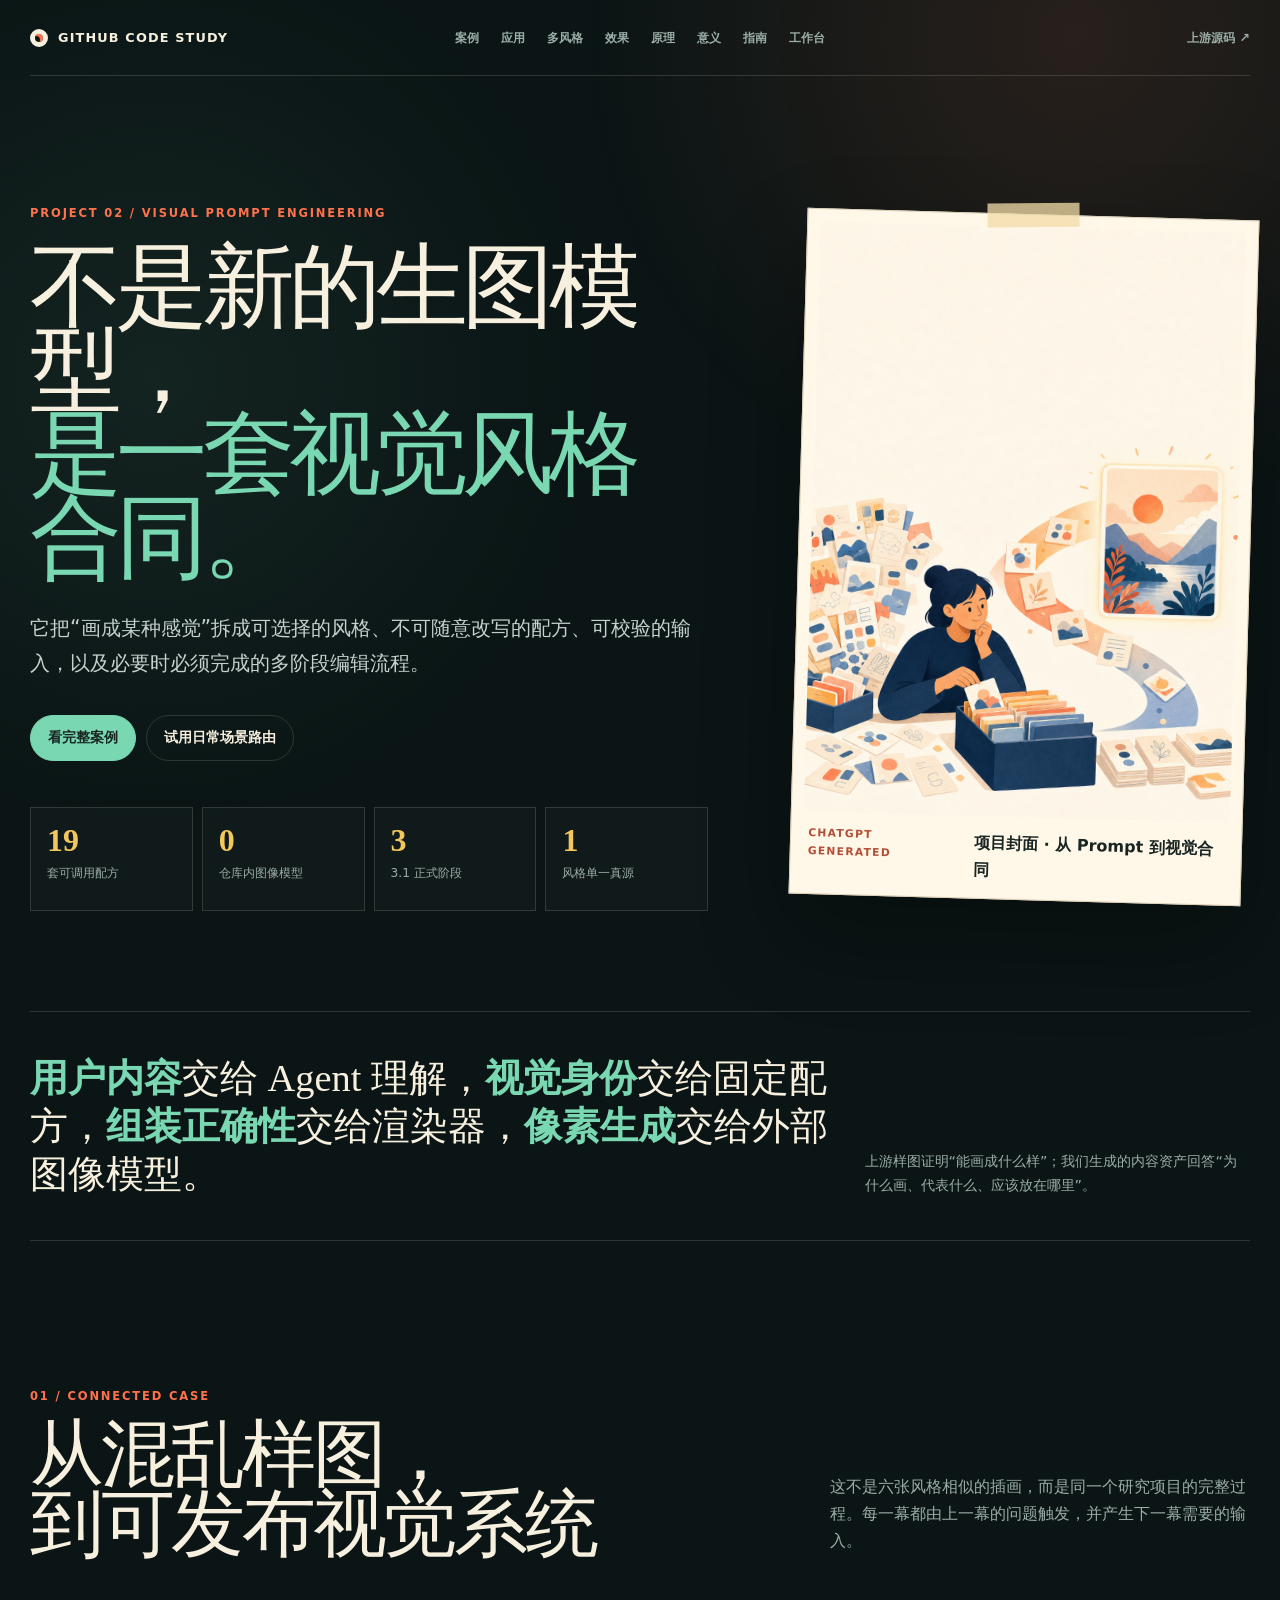
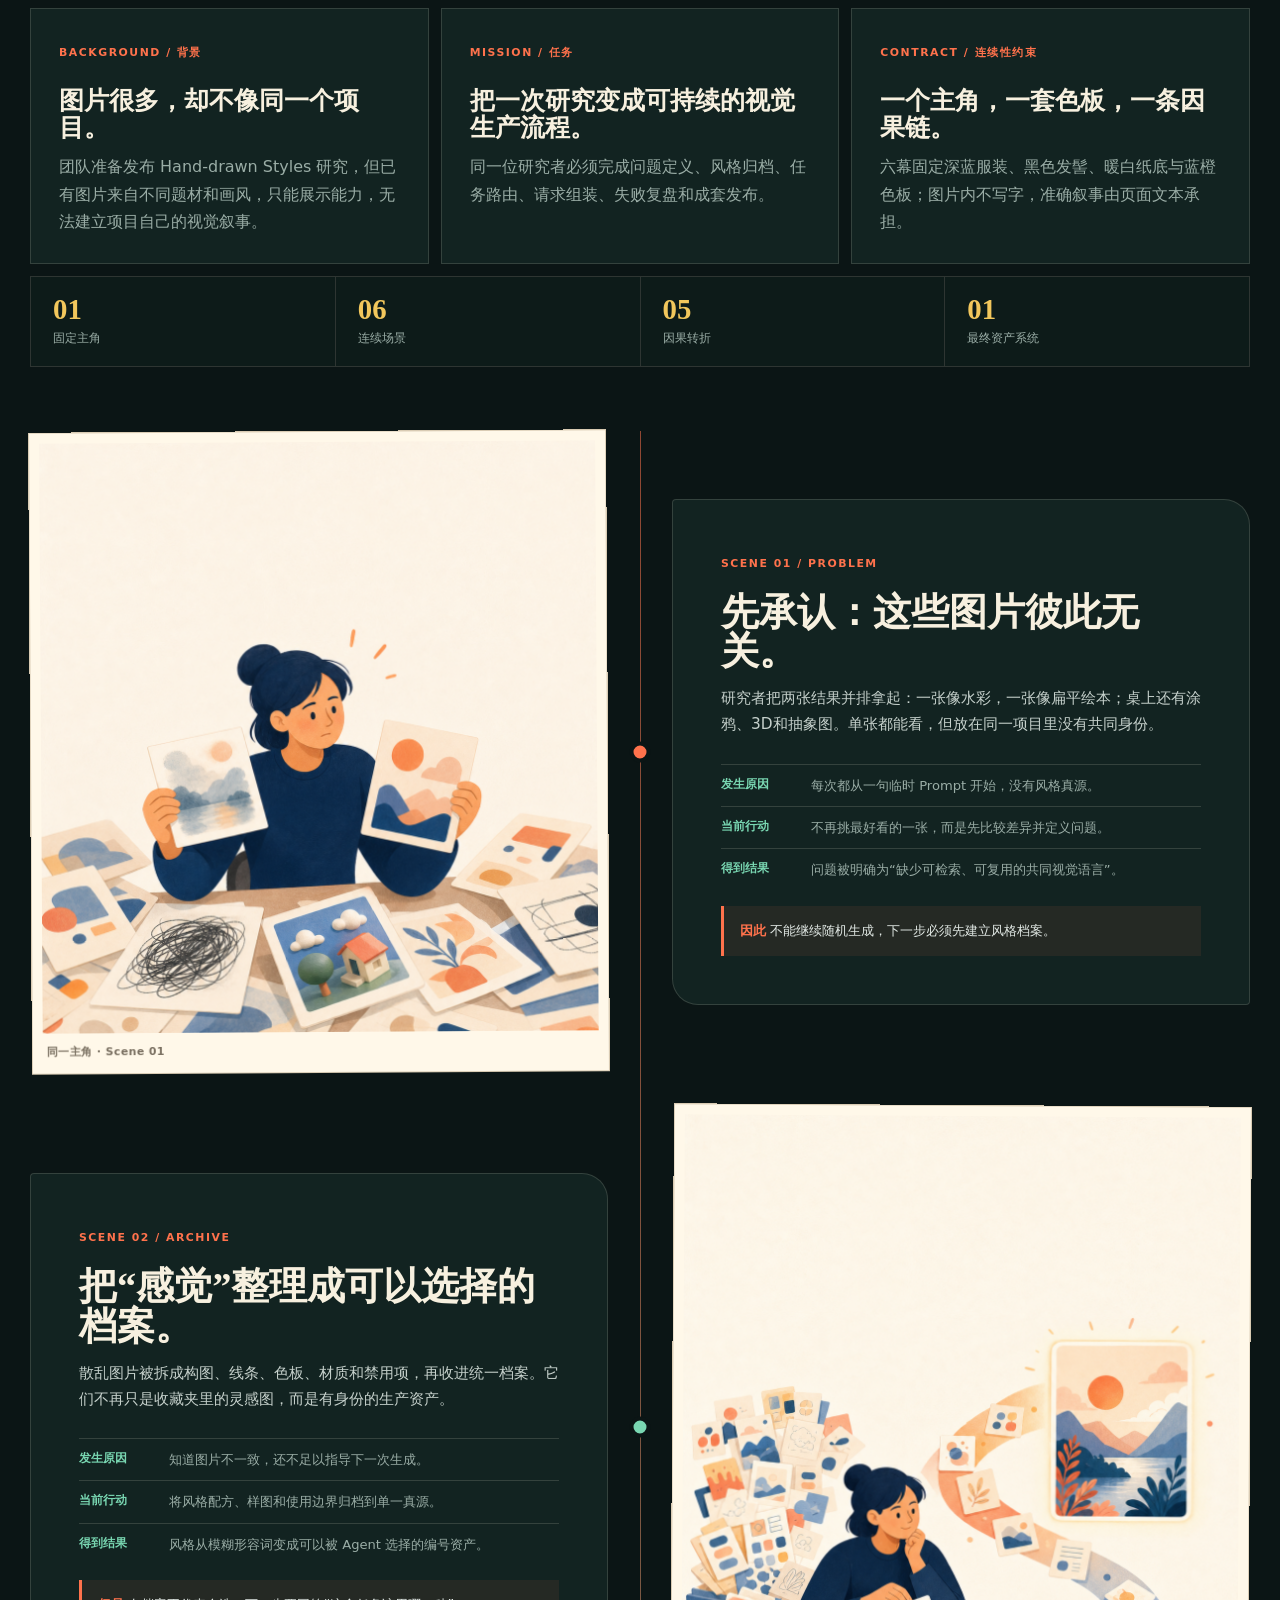
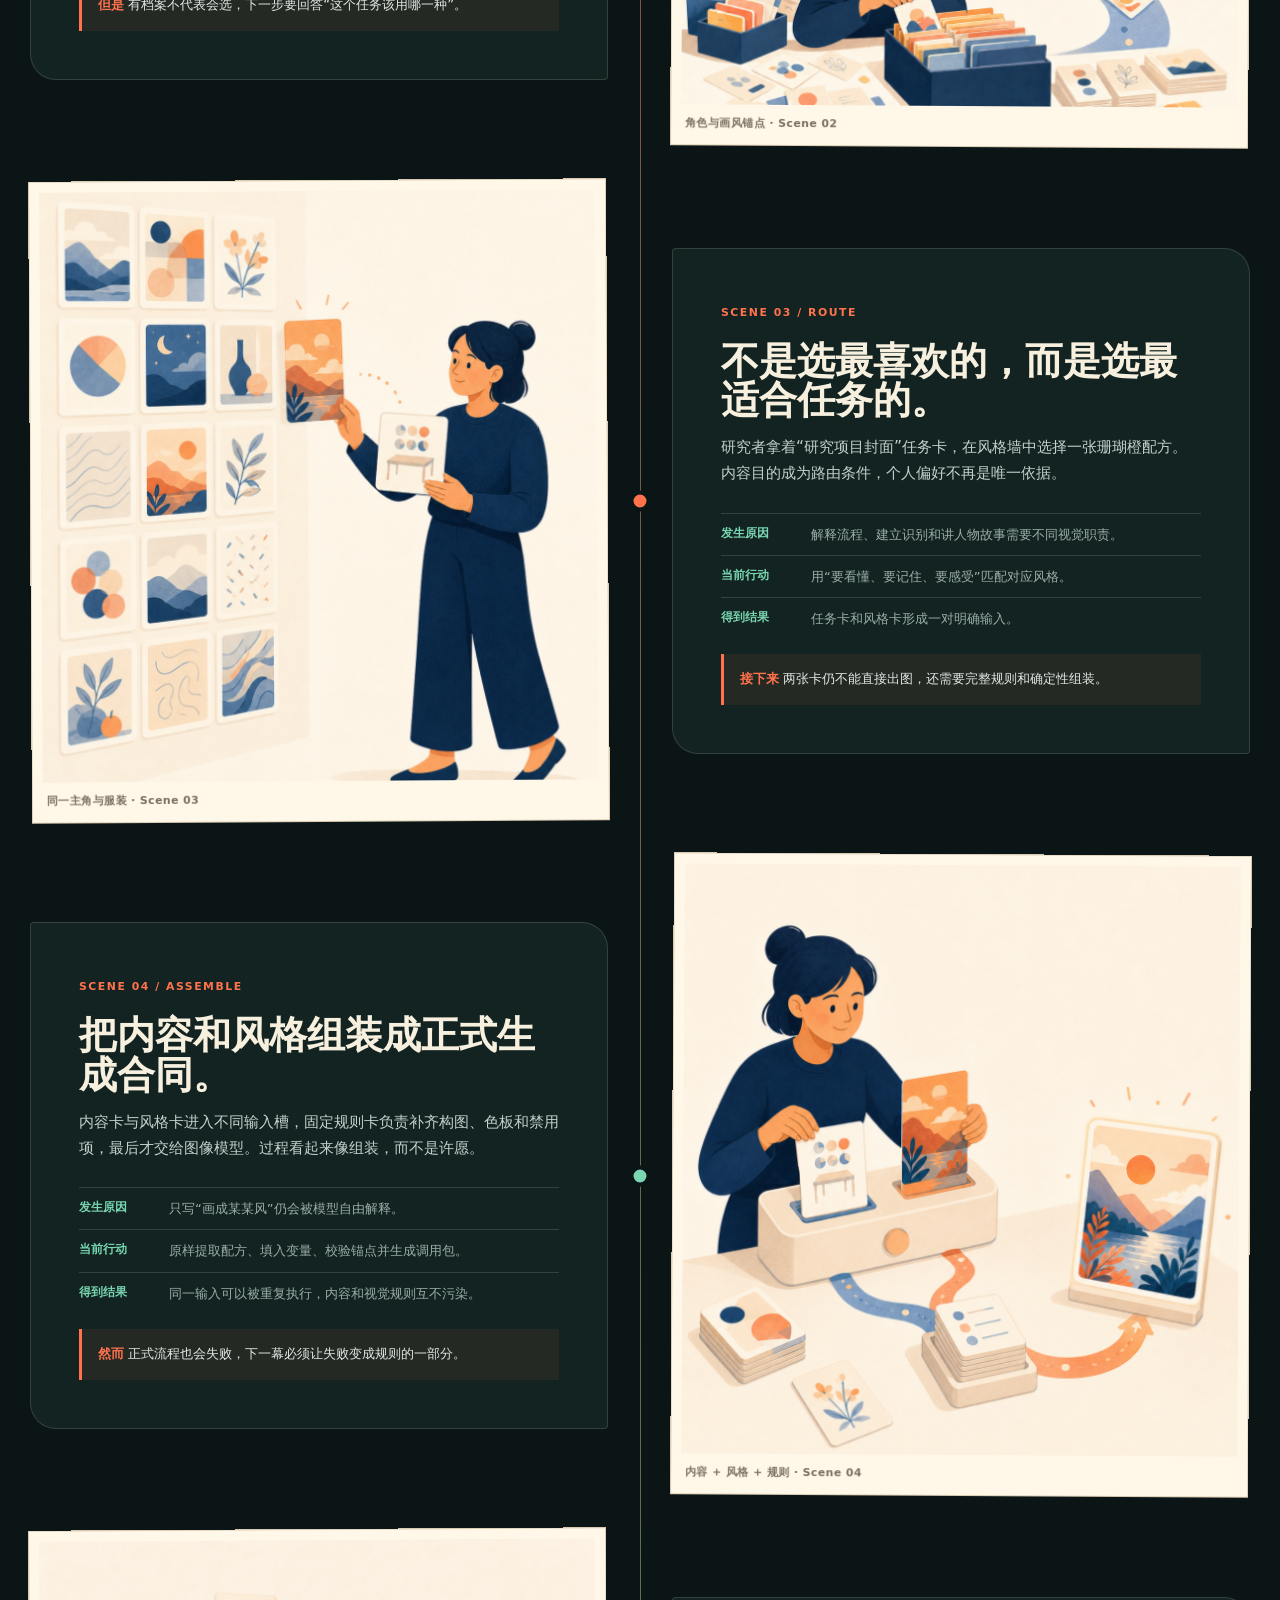
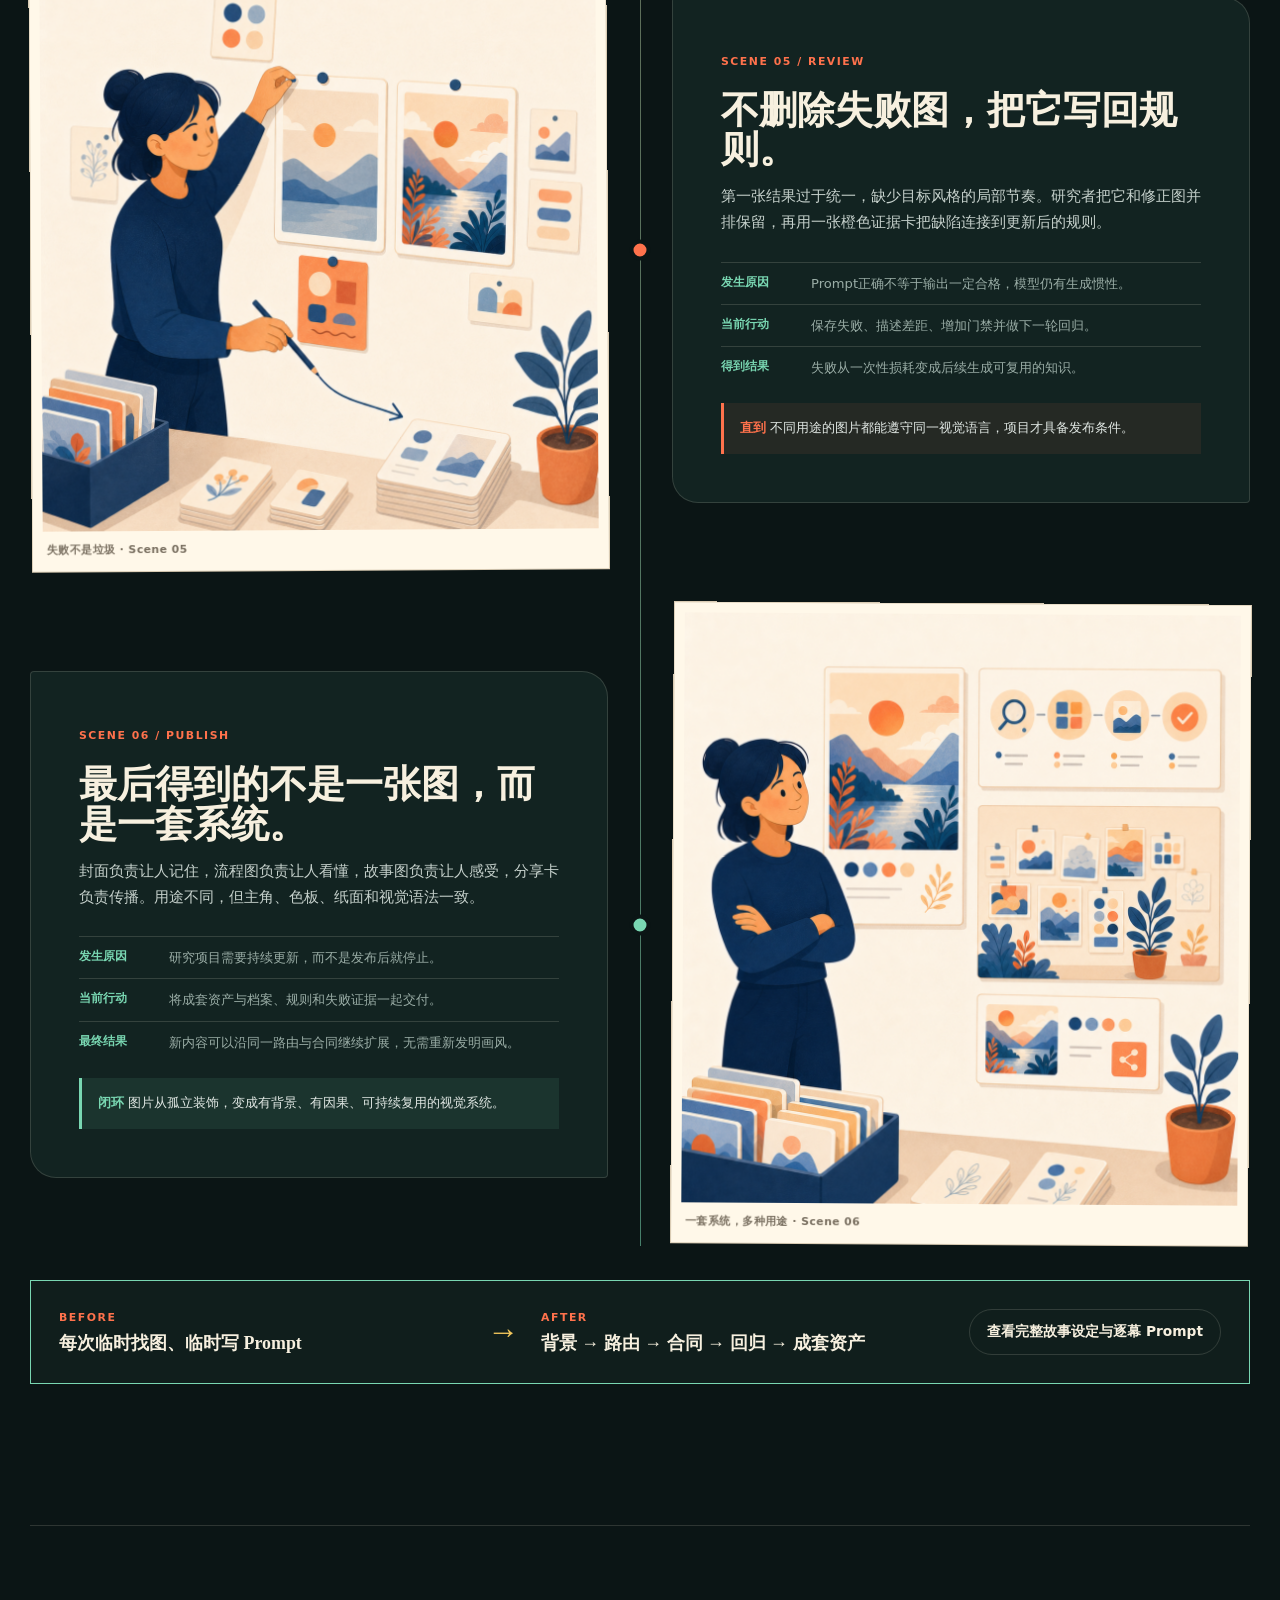
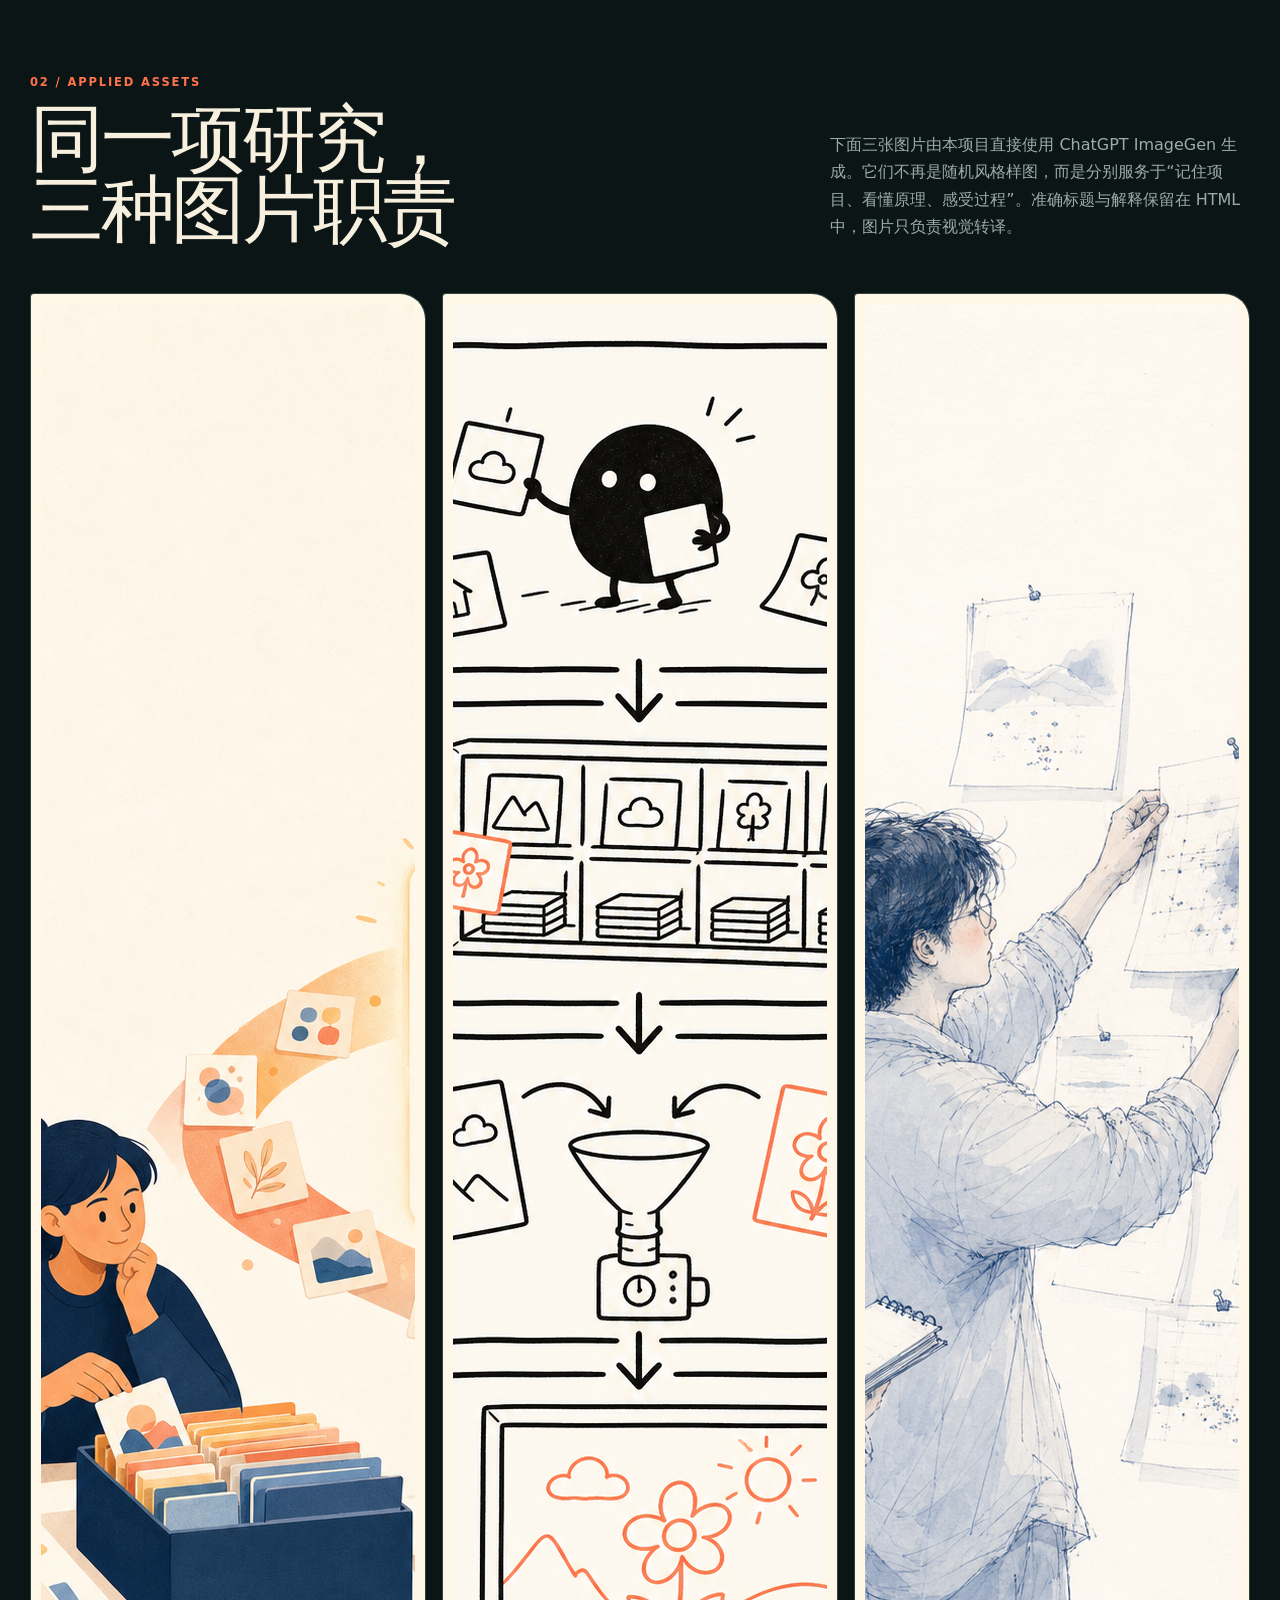
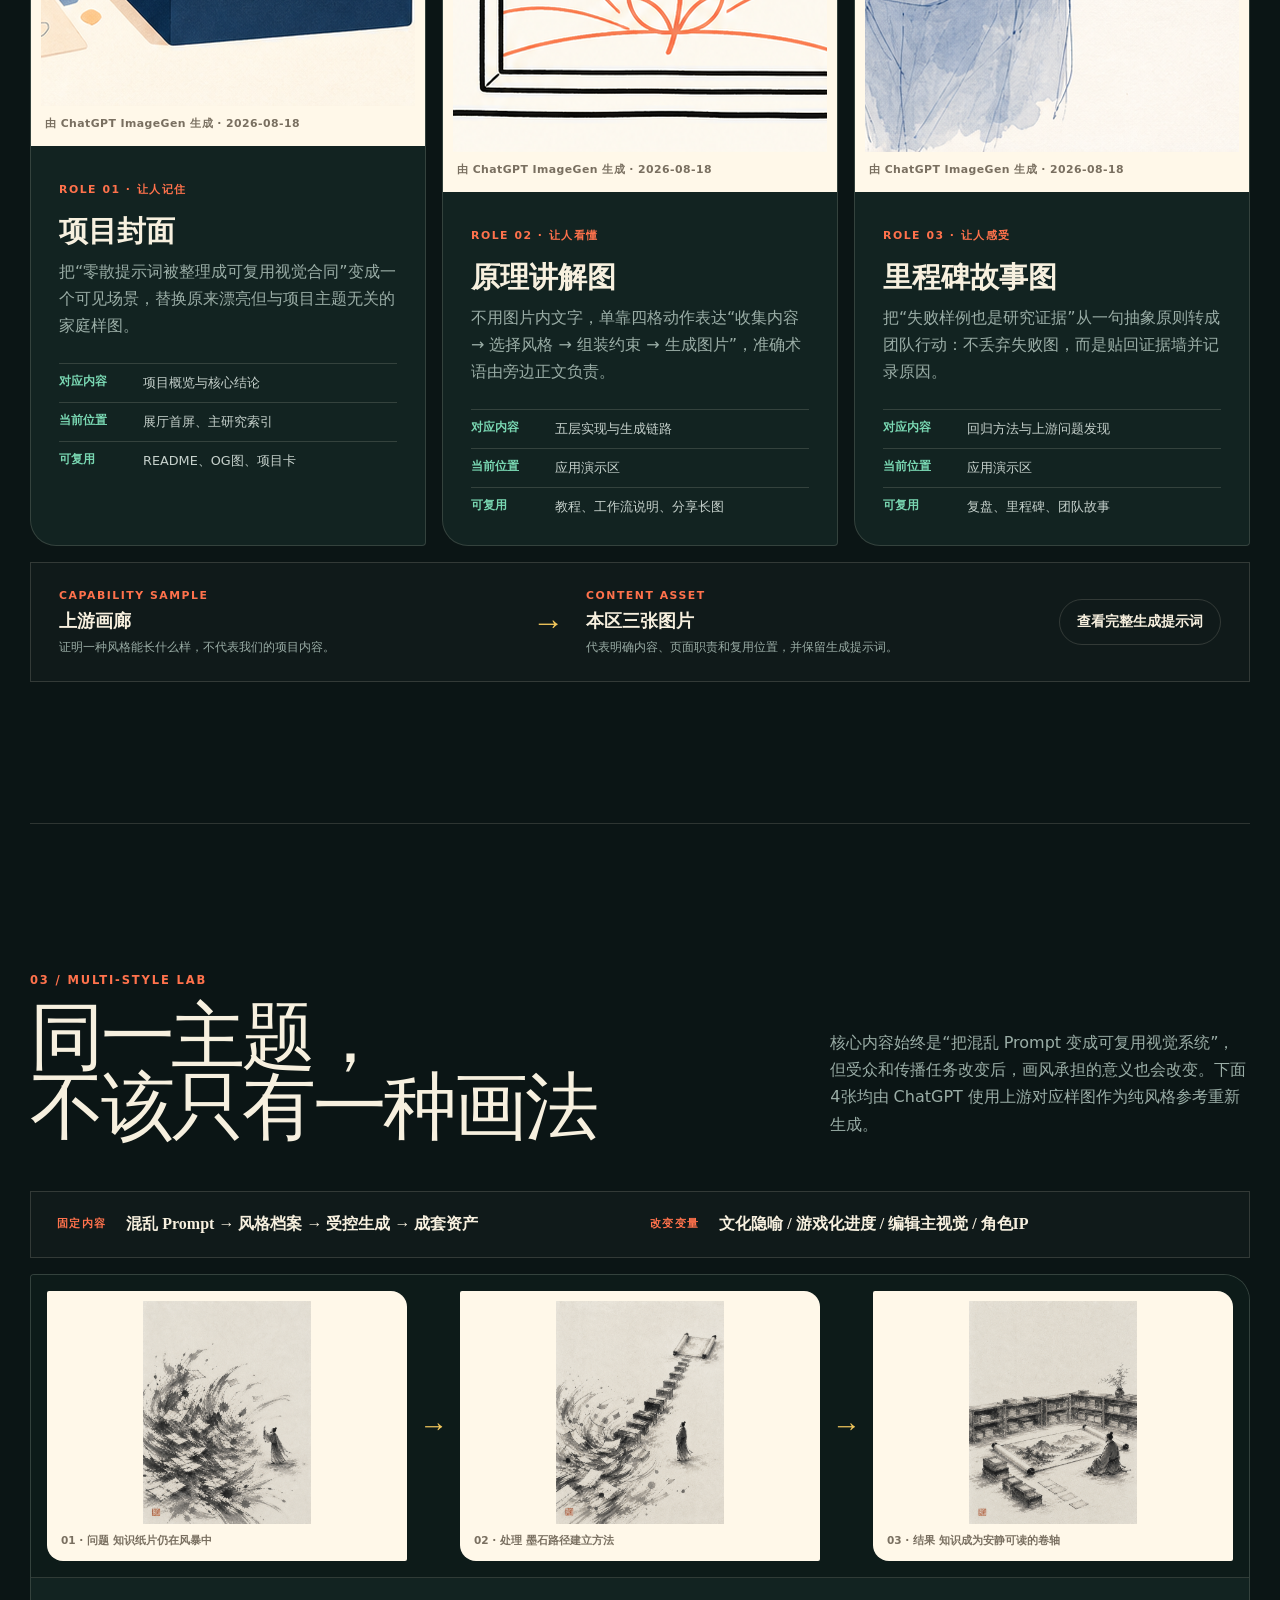
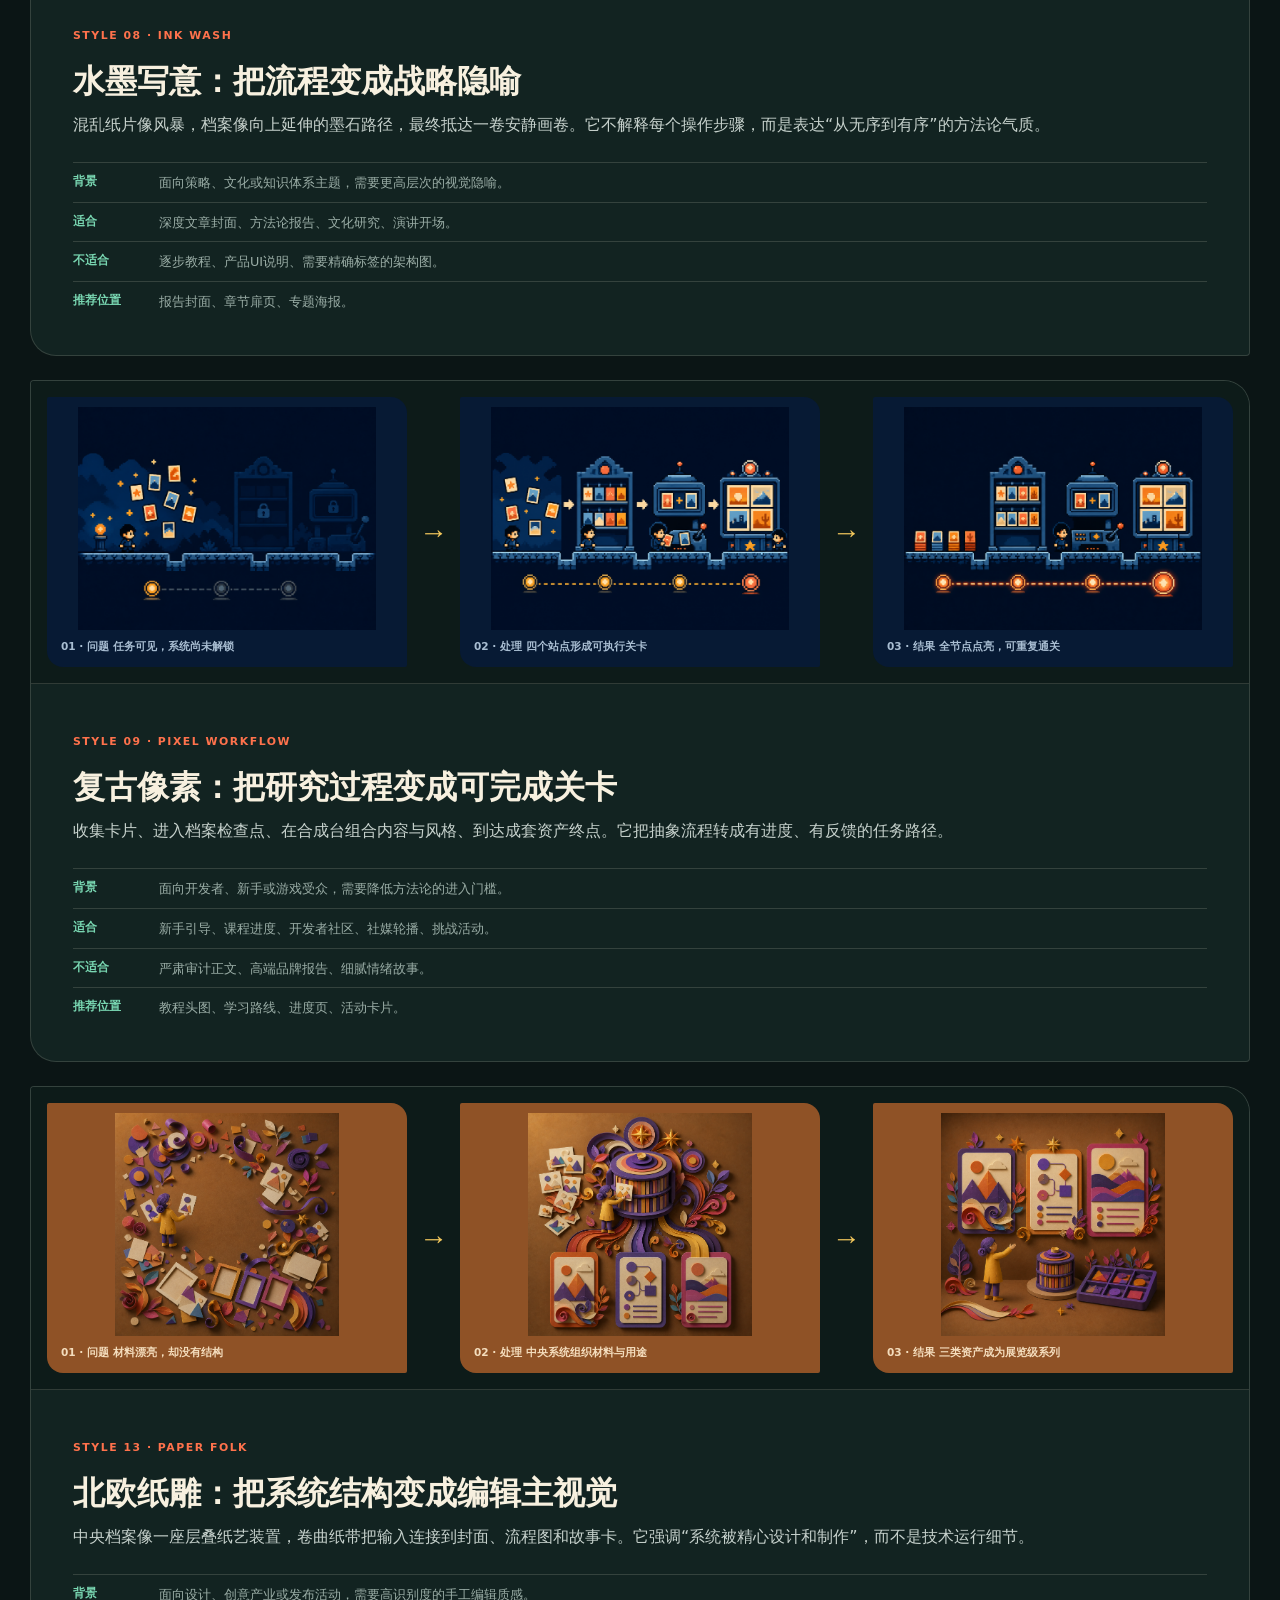
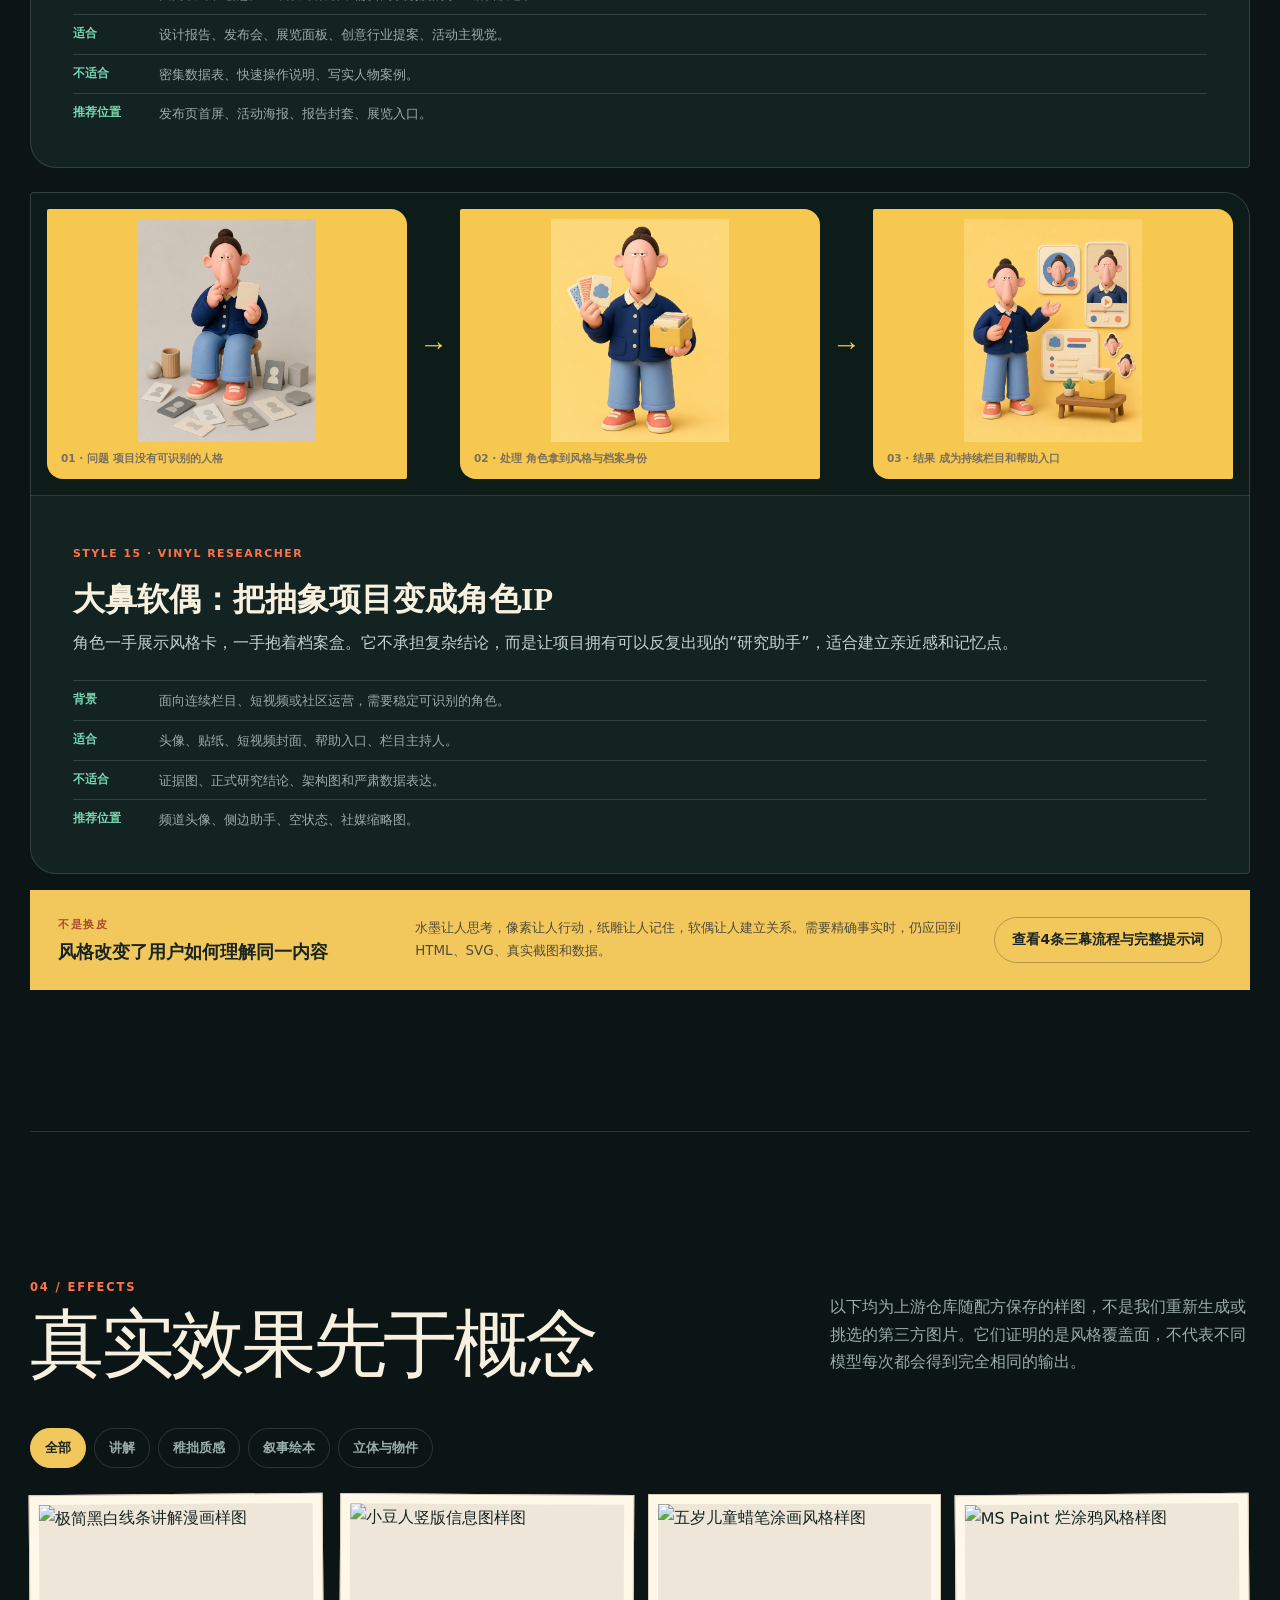
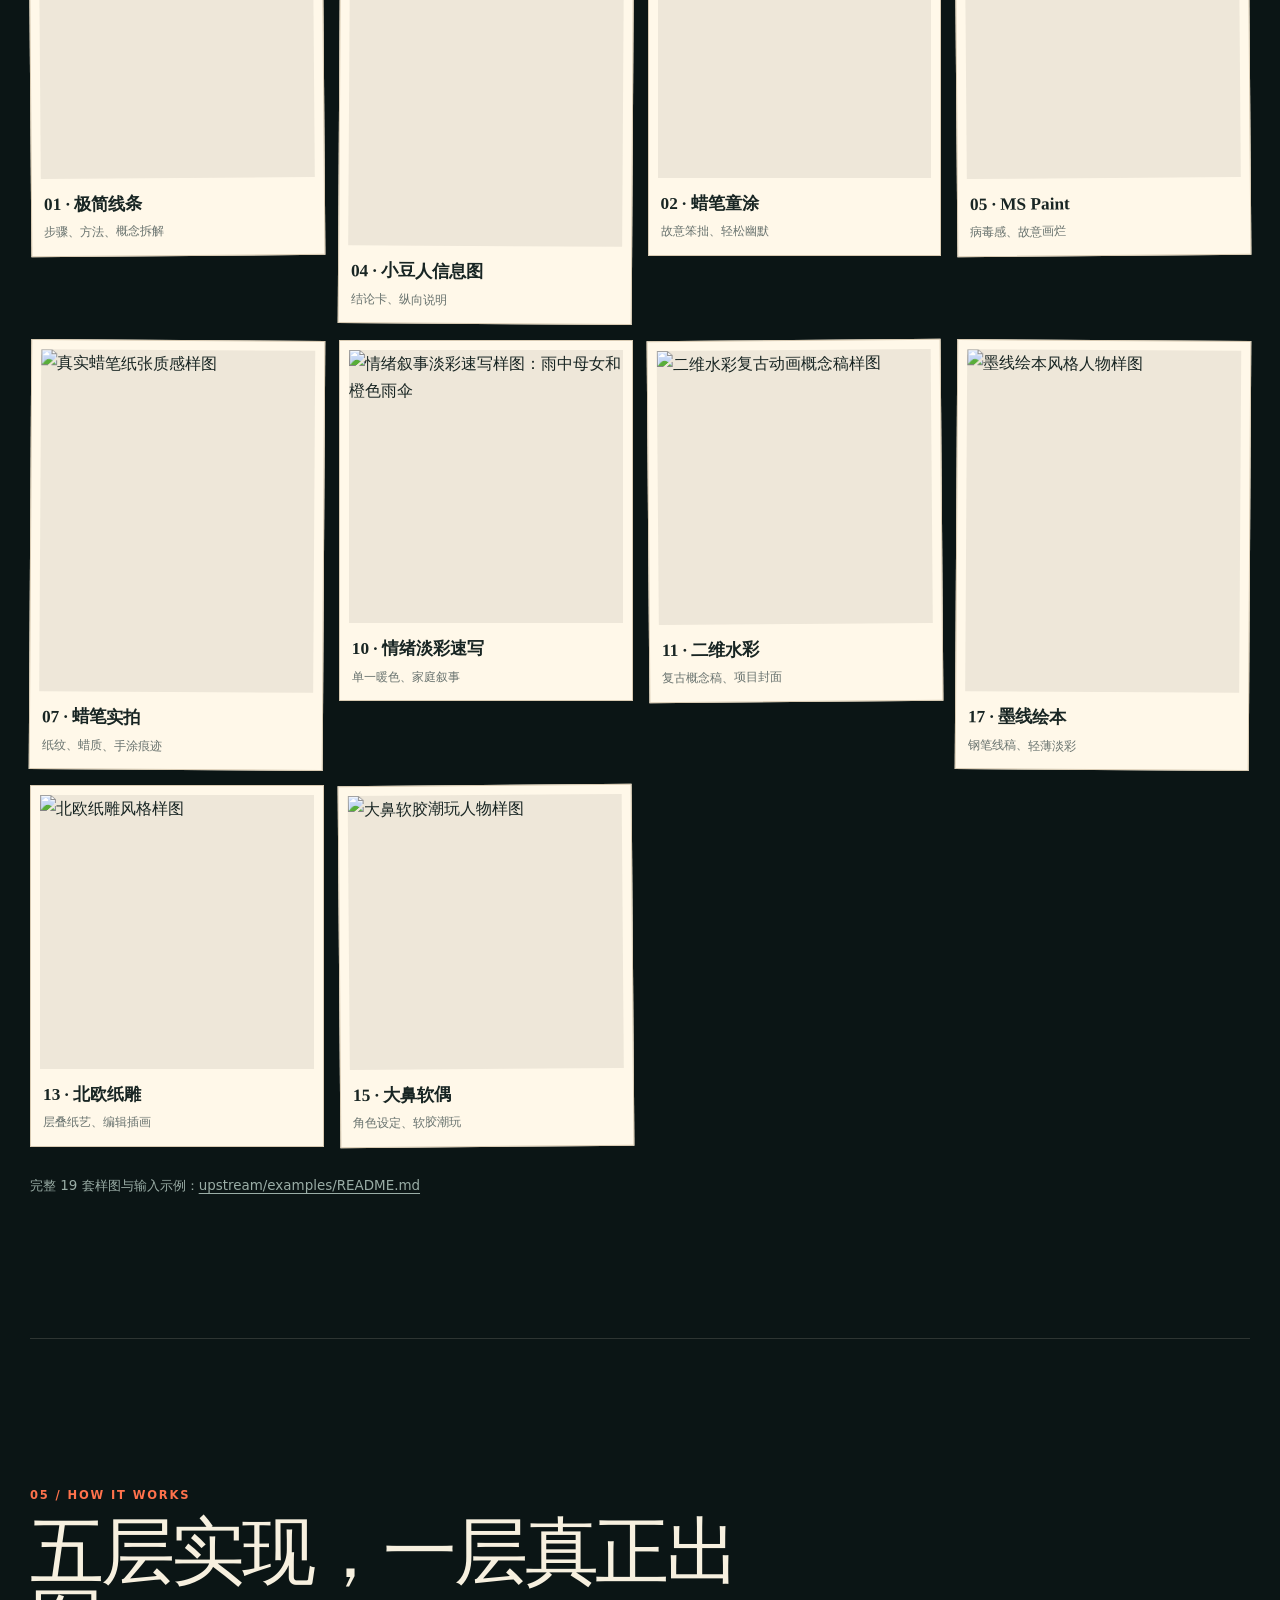
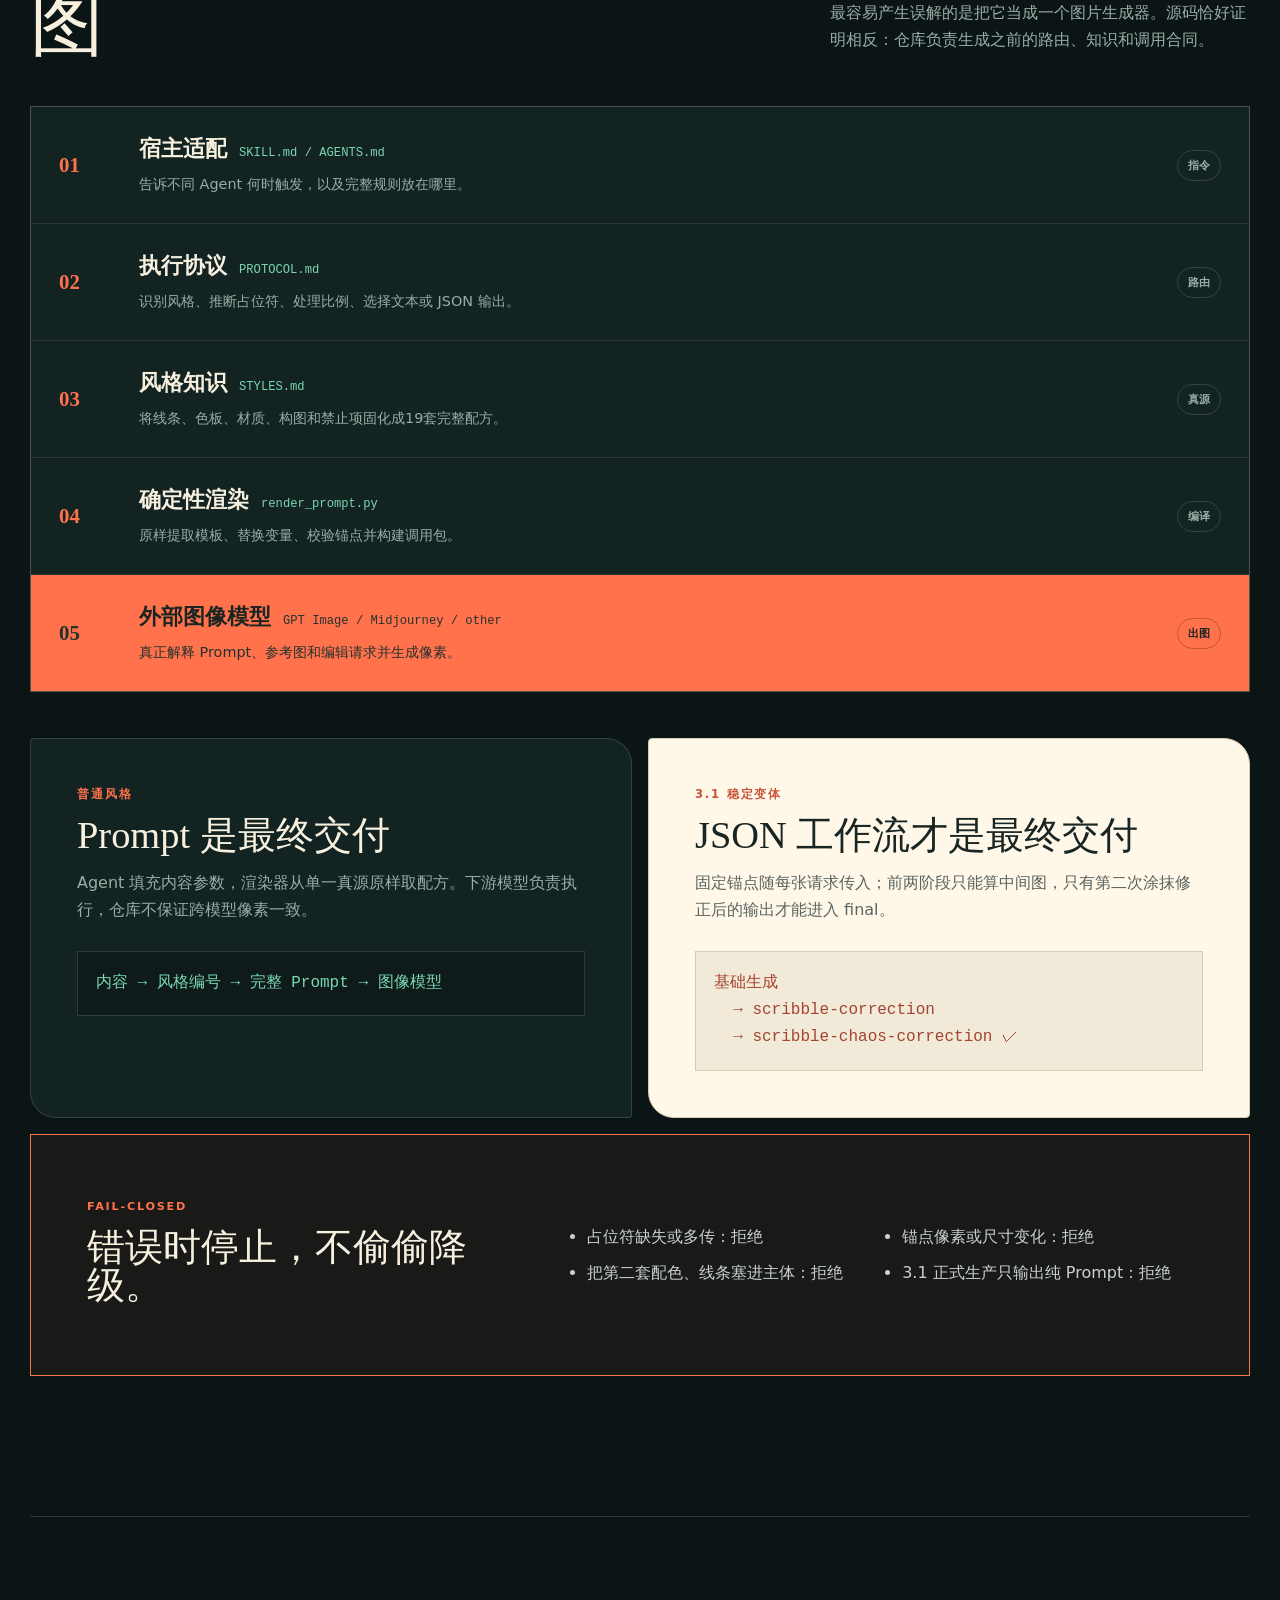
==== commit 893c202b: "Add long-term usage playbook" ====
--- a/projects/hand-drawn-styles/showcase/index.html
+++ b/projects/hand-drawn-styles/showcase/index.html
@@ -19,6 +19,7 @@
       <a href="#effects">效果</a>
       <a href="#how">原理</a>
       <a href="#meaning">意义</a>
+      <a href="#usage-guide">指南</a>
       <a href="#workbench">工作台</a>
     </nav>
     <a class="source-link" href="https://github.com/threerocks/hand-drawn-styles">上游源码 ↗</a>
@@ -524,9 +525,129 @@
       </div>
     </section>
 
+    <section class="section usage-guide" id="usage-guide" aria-labelledby="usage-guide-title">
+      <div class="section-heading">
+        <div><span>07 / USAGE PLAYBOOK</span><h2 id="usage-guide-title">以后怎么用，<br>先看这份指南</h2></div>
+        <p>不要从“今天想用什么画风”开始，而要从“用户看完需要理解、记住、感受还是行动”开始。这份指南把项目介绍、PPT、报告、教程、社媒、产品和品牌活动统一成一套可执行流程。</p>
+      </div>
+
+      <div class="decision-gate">
+        <article class="gate-yes">
+          <span>USE / 应该使用</span>
+          <h3>图片用于理解、记住、感受、行动或建立关系。</h3>
+          <ul>
+            <li>项目封面和视觉身份</li>
+            <li>方法、步骤和关系讲解</li>
+            <li>人物故事和里程碑</li>
+            <li>社媒传播和栏目角色</li>
+          </ul>
+        </article>
+        <article class="gate-no">
+          <span>DON'T / 不应该使用</span>
+          <h3>图片用于证明事实，或要求文字与结构绝对准确。</h3>
+          <ul>
+            <li>数据图表、财务表格</li>
+            <li>系统架构、代码和产品UI</li>
+            <li>原始证据、人物身份和现场照片</li>
+            <li>大量准确标签、公式和坐标</li>
+          </ul>
+        </article>
+      </div>
+
+      <div class="guide-subheading">
+        <span>01 / CHOOSE A DELIVERY</span>
+        <h3>七类交付场景</h3>
+        <p>风格跟随传播任务，不跟随个人喜好。</p>
+      </div>
+      <div class="guide-scenario-grid">
+        <article><span>项目介绍</span><h4>建立身份并解释项目</h4><p>封面、README头图、原理图、三幕案例、分享卡。</p><b>1 / 4 / 10 / 13 / 15 / 18</b></article>
+        <article><span>PPT演示</span><h4>封面、转场、方法和案例</h4><p>图像负责插图；标题、数字、图表和箭头用PPT原生元素。</p><b>1 / 4 / 8 / 9 / 11 / 13 / 18</b></article>
+        <article><span>报告与文章</span><h4>建立封面与章节节奏</h4><p>报告封面、章节扉页、方法隐喻、人物案例。</p><b>6 / 8 / 10 / 11 / 14 / 17</b></article>
+        <article><span>教程与课程</span><h4>降低理解门槛</h4><p>新手引导、知识卡、学习路线、前后对比。</p><b>1 / 4 / 9 / 14 / 18</b></article>
+        <article><span>社交媒体</span><h4>抓住注意并形成栏目识别</h4><p>公众号封面、小红书长图、视频封面、分享卡。</p><b>2 / 5 / 9 / 10 / 15 / 18</b></article>
+        <article><span>产品与网站</span><h4>解释价值和补充状态</h4><p>Landing首屏、Onboarding、空状态、帮助中心。</p><b>1 / 4 / 13 / 15 / 18</b></article>
+        <article><span>品牌与活动</span><h4>建立主视觉和持续角色</h4><p>活动海报、发布会、展览面板、角色IP和贴纸。</p><b>8 / 11 / 13 / 15 / 16 / 18</b></article>
+      </div>
+
+      <div class="guide-two-column">
+        <section class="asset-pack" aria-labelledby="asset-pack-title">
+          <span>02 / STANDARD ASSET PACK</span>
+          <h3 id="asset-pack-title">每个研究项目默认交付7张</h3>
+          <ol>
+            <li><b>01</b><div><strong>项目封面</strong><small>README、网站首屏、OG图</small></div><code>cover.png</code></li>
+            <li><b>02</b><div><strong>原理讲解图</strong><small>解释核心工作链路</small></div><code>how-it-works.png</code></li>
+            <li><b>03–05</b><div><strong>三幕场景</strong><small>问题、处理、结果</small></div><code>case-01…03.png</code></li>
+            <li><b>06</b><div><strong>研究结论卡</strong><small>分享最重要结论</small></div><code>key-finding.png</code></li>
+            <li><b>07</b><div><strong>社交分享图</strong><small>文章和视频缩略图</small></div><code>social-card.png</code></li>
+            <li><b>+1</b><div><strong>可选项目角色</strong><small>栏目助手、头像、贴纸</small></div><code>mascot.png</code></li>
+          </ol>
+        </section>
+
+        <section class="style-router" aria-labelledby="style-router-title">
+          <span>03 / STYLE ROUTER</span>
+          <h3 id="style-router-title">按用户目标选风格</h3>
+          <dl>
+            <div><dt>要看懂</dt><dd>1 极简线条 / 4 小豆人</dd></div>
+            <div><dt>要形成进度</dt><dd>9 复古像素</dd></div>
+            <div><dt>要文化与战略</dt><dd>8 水墨写意</dd></div>
+            <div><dt>要人物与情绪</dt><dd>10 情绪速写 / 17 墨线绘本</dd></div>
+            <div><dt>要现代项目识别</dt><dd>11 二维水彩 / 18 暖色扁平</dd></div>
+            <div><dt>要活动主视觉</dt><dd>13 北欧纸雕 / 16 聚光水粉</dd></div>
+            <div><dt>要角色IP</dt><dd>15 大鼻软偶</dd></div>
+            <div><dt>要连续故事</dt><dd>3.1 锚点与三阶段合同</dd></div>
+          </dl>
+          <p>一个项目通常只需要一个主视觉风格，再配一个功能讲解风格。</p>
+        </section>
+      </div>
+
+      <div class="guide-subheading">
+        <span>04 / OPERATING PROCEDURE</span>
+        <h3>五步操作流程</h3>
+      </div>
+      <ol class="guide-steps">
+        <li><b>01</b><div><strong>写清交付目的</strong><p>给谁看、放在哪里、看完要理解/记住/感受/行动什么。</p></div></li>
+        <li><b>02</b><div><strong>确定图片职责</strong><p>封面、讲解、三幕流程、情绪故事、分享卡或角色IP，一张图只做一件事。</p></div></li>
+        <li><b>03</b><div><strong>路由风格</strong><p>提交编号、主体、动作、文字和比例，不追加第二套色板或线条规则。</p></div></li>
+        <li><b>04</b><div><strong>生成与验收</strong><p>检查内容、风格、留白、文字、连续角色；3.1必须执行完整合同。</p></div></li>
+        <li><b>05</b><div><strong>归档与复用</strong><p>保存图片、Prompt、版本、用途、alt、失败样例和修正理由。</p></div></li>
+      </ol>
+
+      <div class="request-template">
+        <div class="request-template-heading">
+          <div><span>05 / COPY TEMPLATE</span><h3>给 Agent / ChatGPT 的标准请求</h3></div>
+          <button id="copy-usage-template" class="copy-button" type="button">复制模板</button>
+        </div>
+        <pre id="usage-template" tabindex="0">请使用本项目固定的 hand-drawn-styles 上游配方，为以下交付生成视觉资产。
+
+【交付场景】项目介绍 / PPT / 报告文章 / 教程 / 社媒 / 产品网站 / 品牌活动
+【目标受众】……
+【图片职责】封面 / 讲解 / 三幕流程 / 情绪故事 / 分享卡 / 角色IP
+【用户看完要】理解 / 记住 / 感受 / 行动
+【核心内容】……
+【使用位置】……
+【画幅比例】……
+【是否连续系列】是 / 否
+【准确文字】…… / 不加任何文字
+
+执行要求：
+1. 先根据传播任务推荐1个主风格和1个备选风格，并说明理由。
+2. 从 upstream/STYLES.md 原样提取最终选中风格的完整配方，不得缩写、同义改写或混配。
+3. 只填入内容、准确文字和比例，不得追加第二套风格规则。
+4. 连续系列先建立角色/画风锚点，再逐张携带锚点生成。
+5. 使用3.1时输出正式JSON并完整执行三阶段workflow。
+6. 图片不承担事实证明；准确数字、图表、技术结构和长文字留给原生排版。
+7. 输出最终Prompt/调用合同、图片用途、alt文本和建议文件名。</pre>
+        <p id="usage-copy-status" class="copy-status" aria-live="polite"></p>
+        <div class="guide-actions">
+          <a class="button button-primary" href="../docs/usage-guide.md">阅读完整使用手册</a>
+          <a class="button" href="#workbench">进入日常场景工作台</a>
+        </div>
+      </div>
+    </section>
+
     <section class="section workbench" id="workbench" aria-labelledby="workbench-title">
       <div class="section-heading">
-        <div><span>07 / DAILY ROUTER</span><h2 id="workbench-title">日常场景调用工作台</h2></div>
+        <div><span>08 / DAILY ROUTER</span><h2 id="workbench-title">日常场景调用工作台</h2></div>
         <p>这里演示我们新增的轻量扩展：先选用途，再得到推荐风格和一段可以交给 Agent 的调用指令。它不会伪装成图像模型，也不会复制上游配方。</p>
       </div>
       <div class="workbench-shell">
@@ -586,7 +707,7 @@
 
     <section class="section evidence" aria-labelledby="evidence-title">
       <div class="section-heading compact">
-        <div><span>08 / EVIDENCE & LIMITS</span><h2 id="evidence-title">证据与边界</h2></div>
+        <div><span>09 / EVIDENCE & LIMITS</span><h2 id="evidence-title">证据与边界</h2></div>
       </div>
       <div class="evidence-grid">
         <article><span>源码事实</span><h3>渲染器不含图像 SDK</h3><p>Python 标准库只负责模板、PNG像素校验和 JSON；真正生图发生在仓库之外。</p><a href="../upstream/scripts/render_prompt.py">查看渲染器</a></article>
--- a/projects/hand-drawn-styles/showcase/styles.css
+++ b/projects/hand-drawn-styles/showcase/styles.css
@@ -207,6 +207,50 @@
 .extension-rule strong { font: 700 1.35rem Georgia, "Noto Serif SC", serif; }
 .extension-rule p { margin: 5px 0 0; color: #36534a; }
 
+.decision-gate { display: grid; grid-template-columns: repeat(2,minmax(0,1fr)); gap: 14px; }
+.decision-gate article { padding: clamp(28px,4vw,46px); border: 1px solid var(--line); }
+.decision-gate article > span, .guide-subheading > span, .asset-pack > span, .style-router > span, .request-template-heading span { color: var(--orange); font-size: .68rem; font-weight: 900; letter-spacing: .14em; }
+.decision-gate h3 { margin: 18px 0 20px; font: 700 clamp(1.6rem,2.7vw,2.4rem)/1.05 Georgia, "Noto Serif SC", serif; }
+.decision-gate ul { margin: 0; padding-left: 20px; color: var(--muted); }
+.gate-yes { background: rgba(121,215,178,.07); border-color: rgba(121,215,178,.55) !important; }
+.gate-no { background: rgba(255,114,76,.06); border-color: rgba(255,114,76,.55) !important; }
+.gate-yes h3 { color: var(--mint); }
+.gate-no h3 { color: #ff9b82; }
+.guide-subheading { display: grid; grid-template-columns: 170px 1fr auto; gap: 22px; align-items: end; margin: 72px 0 24px; }
+.guide-subheading h3 { margin: 0; font: 700 clamp(2rem,4vw,3.7rem)/1 Georgia, "Noto Serif SC", serif; }
+.guide-subheading p { margin: 0; color: var(--muted); }
+.guide-scenario-grid { display: grid; grid-template-columns: repeat(4,minmax(0,1fr)); gap: 10px; }
+.guide-scenario-grid article { min-height: 220px; display: flex; flex-direction: column; padding: 24px; border: 1px solid var(--line); background: var(--surface); }
+.guide-scenario-grid article > span { color: var(--mint); font-size: .72rem; font-weight: 900; letter-spacing: .1em; }
+.guide-scenario-grid h4 { margin: 22px 0 10px; font: 700 1.25rem/1.1 Georgia, "Noto Serif SC", serif; }
+.guide-scenario-grid p { color: var(--muted); font-size: .84rem; }
+.guide-scenario-grid b { margin-top: auto; color: var(--yellow); font-size: .72rem; letter-spacing: .06em; }
+.guide-two-column { display: grid; grid-template-columns: 1.12fr .88fr; gap: 14px; margin-top: 72px; }
+.asset-pack, .style-router { padding: clamp(28px,4vw,46px); border: 1px solid var(--line); background: var(--surface); }
+.asset-pack h3, .style-router h3, .request-template h3 { margin: 14px 0 26px; font: 700 clamp(1.8rem,3vw,2.8rem)/1 Georgia, "Noto Serif SC", serif; }
+.asset-pack ol { display: grid; gap: 1px; margin: 0; padding: 1px; list-style: none; background: var(--line); }
+.asset-pack li { display: grid; grid-template-columns: 52px 1fr auto; gap: 14px; align-items: center; padding: 14px 16px; background: #0d1b19; }
+.asset-pack li > b { color: var(--orange); font: 700 .86rem Georgia, serif; }
+.asset-pack li div { display: grid; }
+.asset-pack li small { color: var(--muted); }
+.asset-pack code { color: var(--mint); font-size: .72rem; }
+.style-router dl { display: grid; gap: 1px; margin: 0; padding: 1px; background: var(--line); }
+.style-router dl div { display: grid; grid-template-columns: 105px 1fr; gap: 14px; padding: 13px 15px; background: #0d1b19; }
+.style-router dt { color: var(--mint); font-size: .76rem; font-weight: 850; }
+.style-router dd { margin: 0; color: #cbd5d1; font-size: .82rem; }
+.style-router > p { margin: 20px 0 0; padding: 14px 16px; color: var(--paper-ink); background: var(--yellow); font-size: .82rem; font-weight: 750; }
+.guide-steps { display: grid; grid-template-columns: repeat(5,minmax(0,1fr)); gap: 1px; margin: 0; padding: 1px; list-style: none; background: var(--line); }
+.guide-steps li { min-height: 210px; display: flex; flex-direction: column; padding: 22px; background: var(--surface); }
+.guide-steps li > b { color: var(--orange); font: 700 1.5rem Georgia, serif; }
+.guide-steps li div { margin-top: auto; }
+.guide-steps strong { font: 700 1.18rem Georgia, "Noto Serif SC", serif; }
+.guide-steps p { margin: 8px 0 0; color: var(--muted); font-size: .8rem; }
+.request-template { margin-top: 72px; padding: clamp(26px,4vw,48px); border: 1px solid var(--line); background: #0d1b19; }
+.request-template-heading { display: flex; align-items: start; justify-content: space-between; gap: 18px; }
+.request-template-heading h3 { margin-bottom: 0; }
+#usage-template { max-height: 620px; overflow: auto; margin: 28px 0 0; padding: 24px; border: 1px solid var(--line); color: #d7e4de; background: #08110f; white-space: pre-wrap; overflow-wrap: anywhere; font: .82rem/1.75 ui-monospace, SFMono-Regular, Consolas, monospace; }
+.guide-actions { display: flex; flex-wrap: wrap; gap: 10px; margin-top: 24px; }
+
 .workbench-shell { display: grid; grid-template-columns: minmax(340px,.8fr) minmax(0,1.2fr); border: 1px solid var(--line); background: var(--surface); }
 #router-form { display: grid; gap: 19px; padding: clamp(26px,4vw,48px); border-right: 1px solid var(--line); }
 .field { display: grid; gap: 7px; align-content: start; }
@@ -266,6 +310,11 @@
   .scenario-map article, .scenario-map article:nth-child(4), .scenario-map article:nth-child(5) { grid-column: span 1; }
   .scenario-map article:last-child { grid-column: 1/-1; }
   .workbench-shell { grid-template-columns: 1fr; }
+  .guide-scenario-grid { grid-template-columns: repeat(2,minmax(0,1fr)); }
+  .guide-two-column { grid-template-columns: 1fr; }
+  .guide-steps { grid-template-columns: 1fr; }
+  .guide-steps li { min-height: 0; display: grid; grid-template-columns: 52px 1fr; gap: 16px; }
+  .guide-steps li div { margin-top: 0; }
   #router-form { border-right: 0; border-bottom: 1px solid var(--line); }
 }
 
@@ -276,6 +325,14 @@
   .hero-copy { order: 1; }
   .hero-visual { order: 2; width: min(92%, 430px); justify-self: center; }
   .thesis, .section-heading, .guardrail { grid-template-columns: 1fr; }
+  .decision-gate { grid-template-columns: 1fr; }
+  .guide-subheading { grid-template-columns: 1fr; }
+  .guide-scenario-grid { grid-template-columns: 1fr; }
+  .guide-scenario-grid article { min-height: 190px; }
+  .asset-pack li { grid-template-columns: 42px 1fr; }
+  .asset-pack code { grid-column: 2; }
+  .style-router dl div { grid-template-columns: 1fr; gap: 4px; }
+  .request-template-heading { display: grid; }
   .case-summary { grid-template-columns: repeat(2,minmax(0,1fr)); }
   .story-timeline { gap: 46px; margin-top: 48px; padding-left: 16px; }
   .story-timeline::before { left: 0; }
